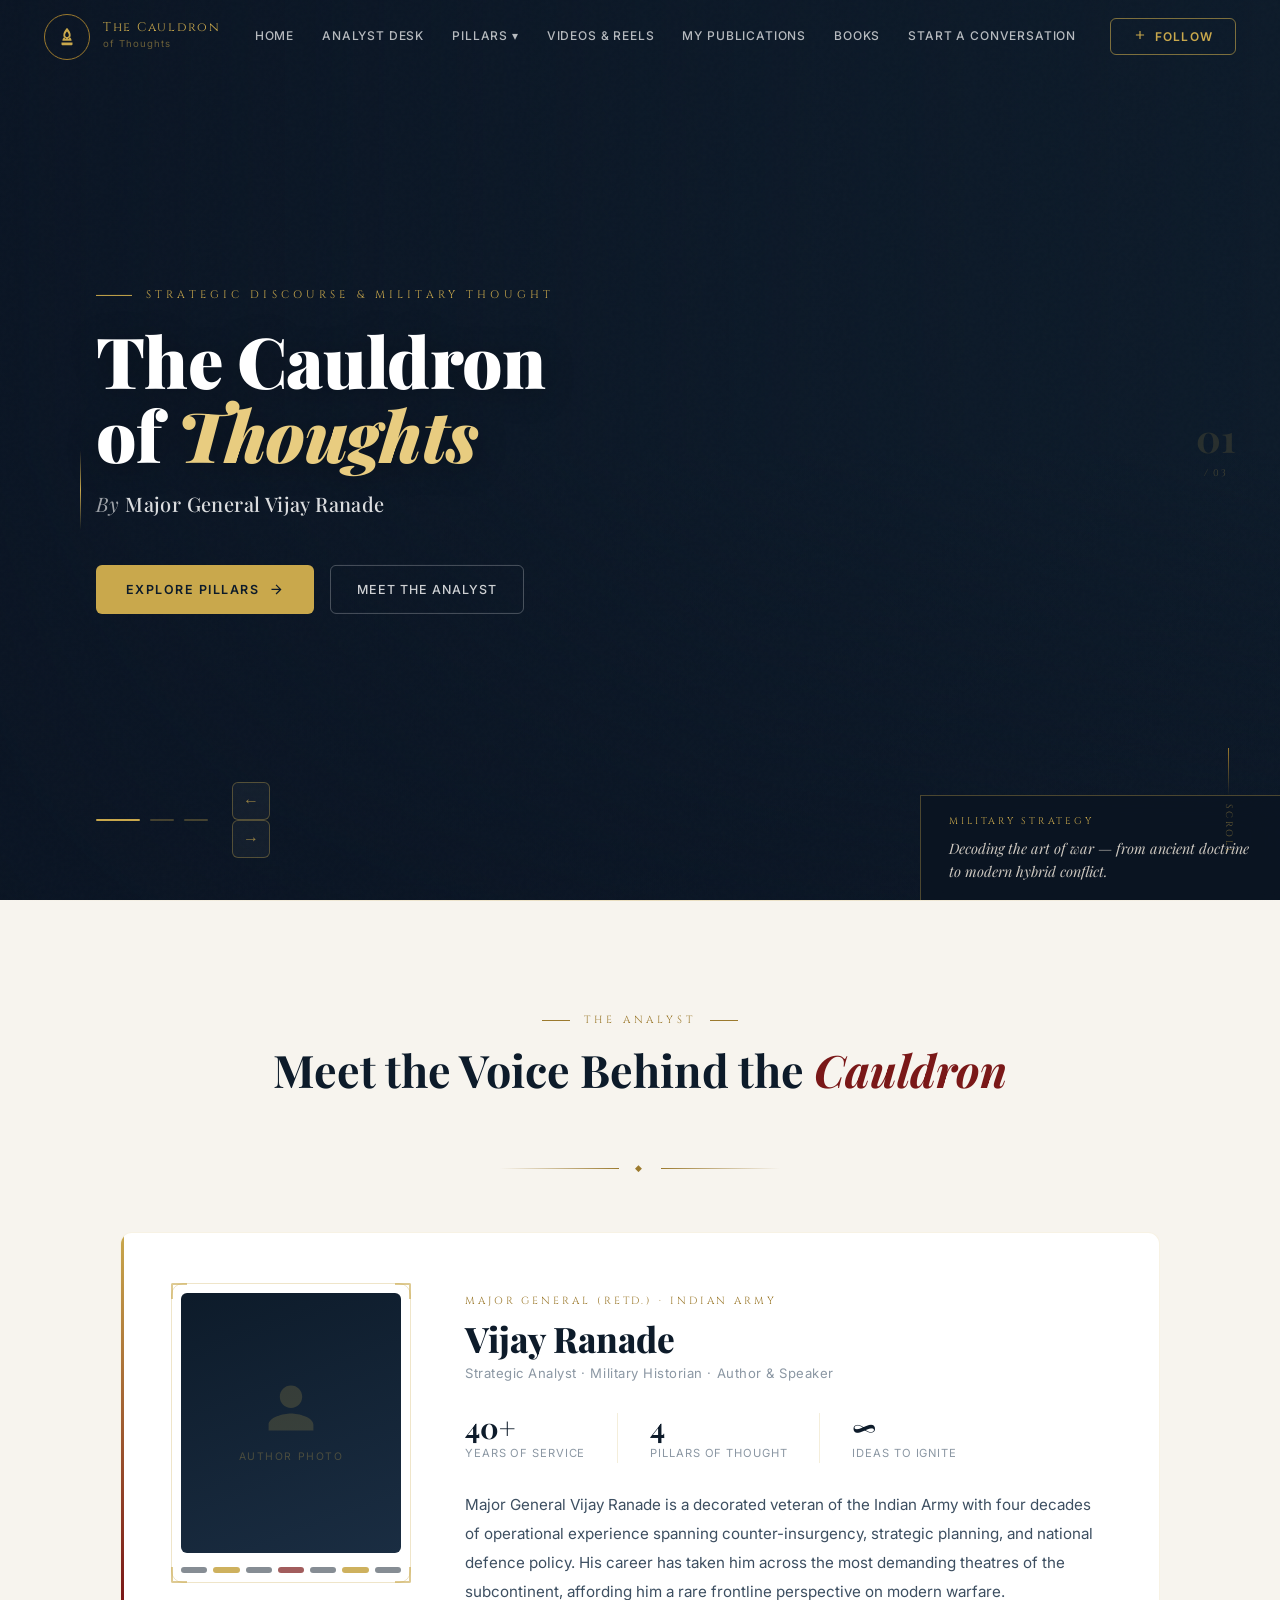
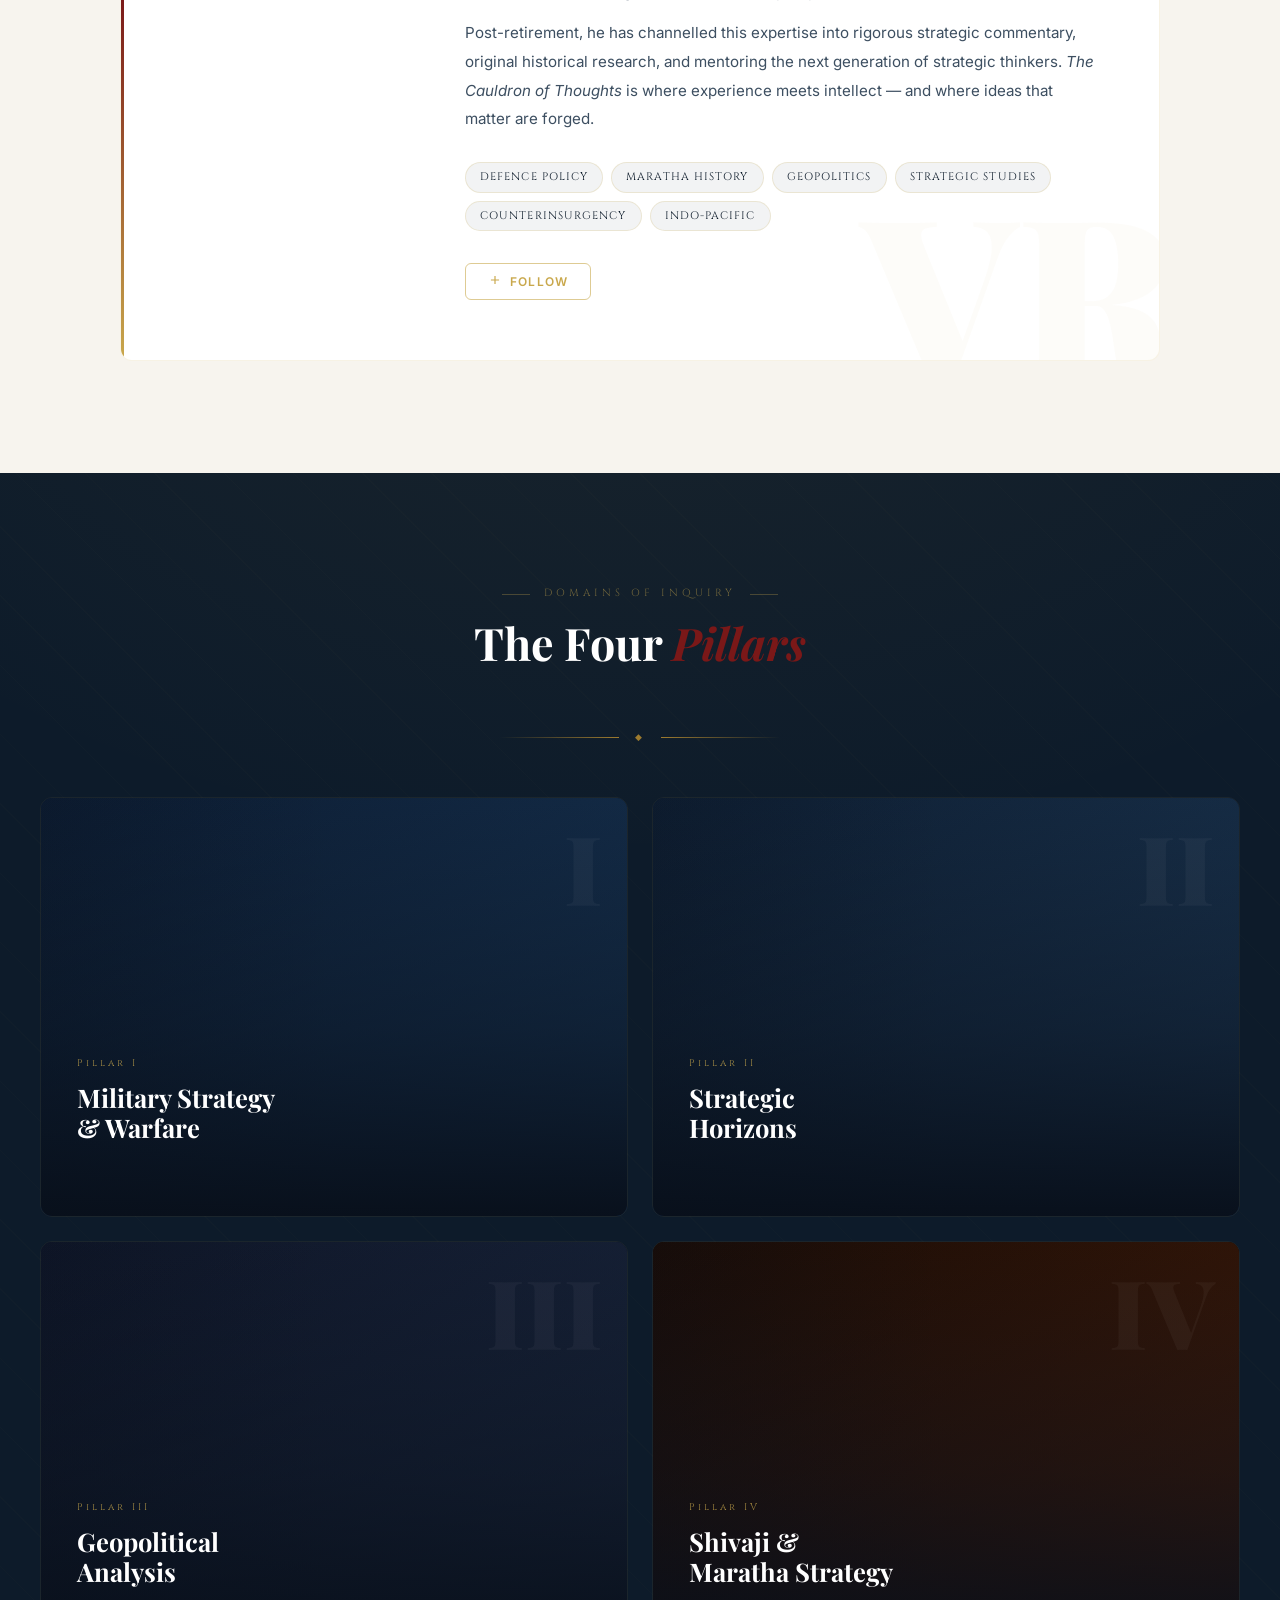
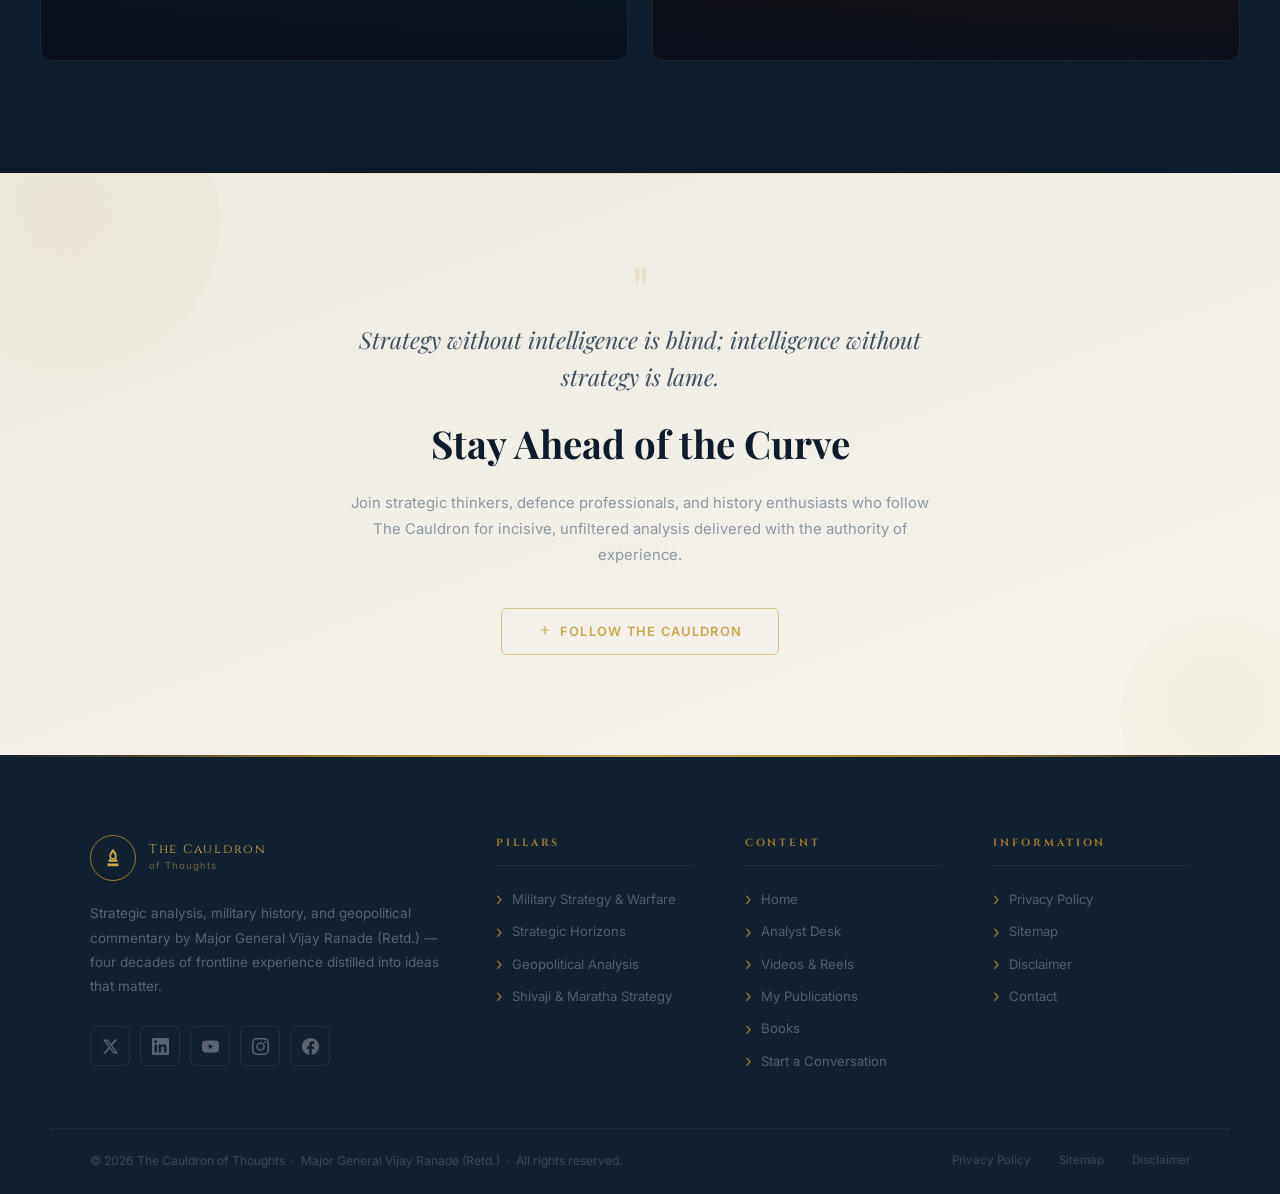
==== cauldron-of-thoughts/index.html @ 0ec3cf58 "Add files via upload" ====
<!DOCTYPE html>
<html lang="en">
<head>
  <meta charset="UTF-8" />
  <meta name="viewport" content="width=device-width, initial-scale=1.0" />
  <meta name="description" content="The Cauldron of Thoughts — Strategic insights on military strategy, geopolitics and Maratha history by Major General Vijay Ranade." />
  <meta property="og:title" content="The Cauldron of Thoughts | Maj Gen Vijay Ranade" />
  <meta property="og:description" content="Military strategy, geopolitics and Maratha history — distilled from four decades of frontline experience." />
  <title>The Cauldron of Thoughts | Maj Gen Vijay Ranade</title>
  <link rel="icon" type="image/svg+xml" href="assets/icons/favicon.svg" />
  <link rel="stylesheet" href="assets/css/style.css" />
  <link rel="preconnect" href="https://fonts.googleapis.com" />
  <link rel="preconnect" href="https://fonts.gstatic.com" crossorigin />
</head>
<body>

<!-- PAGE LOADER -->
<div class="page-loader" role="status" aria-label="Loading">
  <div class="loader__emblem" aria-hidden="true"></div>
  <p class="loader__text">The Cauldron of Thoughts</p>
</div>

<!-- CURSOR GLOW -->
<div class="cursor-glow" aria-hidden="true"></div>


<!-- ====================================================
     NAVBAR
===================================================== -->
<header>
  <nav class="navbar" role="navigation" aria-label="Main navigation">

    <a href="index.html" class="navbar__logo" aria-label="Home — The Cauldron of Thoughts">
      <div class="navbar__logo-icon">
        <svg viewBox="0 0 24 24" aria-hidden="true">
          <path d="M12 2C9.5 5 8 7.5 8 10c0 2.21 1.79 4 4 4s4-1.79 4-4c0-2.5-1.5-5-4-8zm0 10c-1.1 0-2-.9-2-2 0-1.2.6-2.5 2-4 1.4 1.5 2 2.8 2 4 0 1.1-.9 2-2 2zm-6 6h12v2a1 1 0 01-1 1H7a1 1 0 01-1-1v-2zm1-2c0-1.49.69-2.82 1.77-3.7.6.46 1.37.81 2.23 1.03V14h2v-.67a5.4 5.4 0 002.23-1.03C16.31 13.18 17 14.51 17 16H7z"/>
        </svg>
      </div>
      <div class="navbar__logo-text">
        <div class="navbar__logo-name">The Cauldron</div>
        <div class="navbar__logo-tagline">of Thoughts</div>
      </div>
    </a>

    <ul class="navbar__nav">
      <li><a href="#home">Home</a></li>
      <li><a href="#author">Analyst Desk</a></li>

      <li class="has-dropdown">
        <span class="nav-link" tabindex="0" aria-haspopup="true">Pillars ▾</span>
        <ul class="dropdown" role="menu">
          <li role="menuitem">
            <a href="pages/military-strategy.html">
              <span class="dropdown-icon">⚔</span>
              Military Strategy &amp; Warfare
            </a>
          </li>
          <li role="menuitem">
            <a href="pages/strategic-horizons.html">
              <span class="dropdown-icon">🌐</span>
              Strategic Horizons
            </a>
          </li>
          <li role="menuitem">
            <a href="pages/geopolitical-analysis.html">
              <span class="dropdown-icon">🗺</span>
              Geopolitical Analysis
            </a>
          </li>
          <li role="menuitem">
            <a href="pages/shivaji-maratha-strategy.html">
              <span class="dropdown-icon">🏯</span>
              Shivaji &amp; Maratha Strategy
            </a>
          </li>
        </ul>
      </li>

      <li><a href="pages/videos-reels.html">Videos &amp; Reels</a></li>
      <li><a href="pages/my-publications.html">My Publications</a></li>
      <li><a href="pages/books.html">Books</a></li>
      <li><a href="#contact">Start a Conversation</a></li>
    </ul>

    <button class="btn-follow" aria-label="Follow this blog">
      <span class="follow-icon">
        <svg viewBox="0 0 24 24" aria-hidden="true"><path d="M19 13h-6v6h-2v-6H5v-2h6V5h2v6h6v2z"/></svg>
      </span>
      <span class="follow-label">Follow</span>
    </button>

    <button class="navbar__hamburger" aria-label="Open menu" aria-expanded="false">
      <span></span><span></span><span></span>
    </button>
  </nav>
</header>

<!-- Mobile Nav -->
<nav class="mobile-nav" aria-label="Mobile navigation">
  <button class="mobile-nav__close" aria-label="Close menu">&times;</button>
  <a href="#home">Home</a>
  <a href="#author">Analyst Desk</a>
  <span class="nav-mob">Pillars</span>
  <a href="pages/military-strategy.html"     class="mobile-nav__sub">Military Strategy &amp; Warfare</a>
  <a href="pages/strategic-horizons.html"    class="mobile-nav__sub">Strategic Horizons</a>
  <a href="pages/geopolitical-analysis.html" class="mobile-nav__sub">Geopolitical Analysis</a>
  <a href="pages/shivaji-maratha-strategy.html" class="mobile-nav__sub">Shivaji &amp; Maratha Strategy</a>
  <a href="pages/videos-reels.html">Videos &amp; Reels</a>
  <a href="pages/my-publications.html">My Publications</a>
  <a href="pages/books.html">Books</a>
  <a href="#contact">Start a Conversation</a>
</nav>


<!-- ====================================================
     HERO SLIDER
===================================================== -->
<section class="hero" id="home" aria-label="Featured images">

  <div class="hero__slides" role="list">

    <!-- SLIDE 1 — add your image to assets/images/hero/hero-1.jpg -->
    <article class="hero__slide" role="listitem">
      <img src="assets/images/hero/hero-1.jpg" alt="Military strategy — maps and command decisions" loading="eager" />
      <div class="hero__overlay" aria-hidden="true"></div>
      <div class="hero__grain"  aria-hidden="true"></div>
    </article>

    <!-- SLIDE 2 -->
    <article class="hero__slide" role="listitem">
      <img src="assets/images/hero/hero-2.jpg" alt="Geopolitical horizons — the world seen through strategy" loading="lazy" />
      <div class="hero__overlay" aria-hidden="true"></div>
      <div class="hero__grain"  aria-hidden="true"></div>
    </article>

    <!-- SLIDE 3 -->
    <article class="hero__slide" role="listitem">
      <img src="assets/images/hero/hero-3.jpg" alt="Shivaji and the Maratha forts — legacy of strategic genius" loading="lazy" />
      <div class="hero__overlay" aria-hidden="true"></div>
      <div class="hero__grain"  aria-hidden="true"></div>
    </article>

  </div>

  <!-- Decorative vertical gold line -->
  <div class="hero__deco-line" aria-hidden="true"></div>

  <!-- Title -->
  <div class="hero__title-block">
    <p class="hero__eyebrow">
      <span class="hero__eyebrow-line" aria-hidden="true"></span>
      Strategic Discourse &amp; Military Thought
    </p>
    <h1 class="hero__title">The Cauldron<br>of <em>Thoughts</em></h1>
    <p class="hero__subtitle">By <strong>Major General Vijay Ranade</strong></p>
    <div class="hero__cta">
      <a href="#pillars" class="btn-hero-primary">
        Explore Pillars
        <svg viewBox="0 0 24 24" aria-hidden="true"><path d="M12 4l-1.41 1.41L16.17 11H4v2h12.17l-5.58 5.59L12 20l8-8z"/></svg>
      </a>
      <a href="#author" class="btn-hero-ghost">Meet the Analyst</a>
    </div>
  </div>

  <!-- Slide counter -->
  <div class="hero__counter" aria-hidden="true">
    <div class="hero__counter-current">01</div>
    <div class="hero__counter-total">/ 03</div>
  </div>

  <!-- Slide labels (JS toggles display) -->
  <div class="hero__label" id="label-0" aria-live="polite">
    <p class="hero__label-cat">Military Strategy</p>
    <p class="hero__label-text">Decoding the art of war — from ancient doctrine to modern hybrid conflict.</p>
  </div>
  <div class="hero__label" id="label-1" style="display:none;" aria-live="polite">
    <p class="hero__label-cat">Strategic Horizons</p>
    <p class="hero__label-text">Scanning tomorrow's geopolitical landscape through the lens of seasoned analysis.</p>
  </div>
  <div class="hero__label" id="label-2" style="display:none;" aria-live="polite">
    <p class="hero__label-cat">Shivaji &amp; Maratha Strategy</p>
    <p class="hero__label-text">Unearthing the timeless strategic genius that shaped a subcontinent.</p>
  </div>

  <!-- Controls -->
  <div class="hero__controls" aria-label="Slider controls">
    <div class="hero__dots" role="tablist">
      <button class="hero__dot active" role="tab" aria-selected="true"  aria-label="Slide 1"></button>
      <button class="hero__dot"        role="tab" aria-selected="false" aria-label="Slide 2"></button>
      <button class="hero__dot"        role="tab" aria-selected="false" aria-label="Slide 3"></button>
    </div>
    <div class="hero__arrows">
      <button class="hero__arrow hero__arrow--prev" aria-label="Previous slide">&#8592;</button>
      <button class="hero__arrow hero__arrow--next" aria-label="Next slide">&#8594;</button>
    </div>
  </div>

  <!-- Scroll cue -->
  <div class="hero__scroll-cue" aria-hidden="true">
    <div class="hero__scroll-line"></div>
    <span>Scroll</span>
  </div>

</section>


<!-- ====================================================
     AUTHOR / ANALYST DESK
===================================================== -->
<section class="author-section" id="author" aria-labelledby="author-heading">
  <div class="container" style="max-width:1080px;margin:0 auto;">

    <div class="section-header reveal">
      <p class="section-eyebrow">The Analyst</p>
      <h2 class="section-title" id="author-heading">Meet the Voice Behind the <em>Cauldron</em></h2>
    </div>

    <div class="gold-rule reveal"><span>&#9670;</span></div>

    <div class="author-card reveal">
      <!-- Photo -->
      <div class="author-card__image-wrap">
        <div class="author-card__image-frame" aria-hidden="true"></div>
        <div class="author-card__corner author-card__corner--tl" aria-hidden="true"></div>
        <div class="author-card__corner author-card__corner--tr" aria-hidden="true"></div>
        <div class="author-card__corner author-card__corner--bl" aria-hidden="true"></div>
        <div class="author-card__corner author-card__corner--br" aria-hidden="true"></div>

        <!-- Replace src with your author photo: assets/images/author/author.jpg -->
        <img
          src="assets/images/author/author.jpg"
          alt="Major General Vijay Ranade (Retd.), Indian Army"
          class="author-card__image"
          onerror="this.style.display='none';document.getElementById('author-placeholder').style.display='flex';"
        />
        <div class="author-card__placeholder" id="author-placeholder" style="display:none;">
          <svg viewBox="0 0 24 24"><path d="M12 12c2.7 0 4.8-2.1 4.8-4.8S14.7 2.4 12 2.4 7.2 4.5 7.2 7.2 9.3 12 12 12zm0 2.4c-3.2 0-9.6 1.6-9.6 4.8v2.4h19.2v-2.4c0-3.2-6.4-4.8-9.6-4.8z"/></svg>
          <span>Author Photo</span>
        </div>

        <!-- Rank ribbon decoration -->
        <div class="author-card__ribbons" aria-hidden="true">
          <div class="ribbon ribbon--navy"></div>
          <div class="ribbon ribbon--gold"></div>
          <div class="ribbon ribbon--navy"></div>
          <div class="ribbon ribbon--crimson"></div>
          <div class="ribbon ribbon--navy"></div>
          <div class="ribbon ribbon--gold"></div>
          <div class="ribbon ribbon--navy"></div>
        </div>
      </div>

      <!-- Content -->
      <div class="author-card__content">
        <p class="author-card__rank">Major General (Retd.) · Indian Army</p>
        <h3 class="author-card__name">Vijay Ranade</h3>
        <p class="author-card__role">Strategic Analyst · Military Historian · Author &amp; Speaker</p>

        <!-- Stats -->
        <div class="author-card__stats">
          <div class="stat">
            <div class="stat__number">40+</div>
            <div class="stat__label">Years of Service</div>
          </div>
          <div class="stat-divider"></div>
          <div class="stat">
            <div class="stat__number">4</div>
            <div class="stat__label">Pillars of Thought</div>
          </div>
          <div class="stat-divider"></div>
          <div class="stat">
            <div class="stat__number">∞</div>
            <div class="stat__label">Ideas to Ignite</div>
          </div>
        </div>

        <div class="author-card__bio">
          <p>
            Major General Vijay Ranade is a decorated veteran of the Indian Army with four decades
            of operational experience spanning counter-insurgency, strategic planning, and national
            defence policy. His career has taken him across the most demanding theatres of the
            subcontinent, affording him a rare frontline perspective on modern warfare.
          </p>
          <p>
            Post-retirement, he has channelled this expertise into rigorous strategic commentary,
            original historical research, and mentoring the next generation of strategic thinkers.
            <em>The Cauldron of Thoughts</em> is where experience meets intellect — and where
            ideas that matter are forged.
          </p>
        </div>

        <div class="author-card__tags">
          <span class="tag">Defence Policy</span>
          <span class="tag">Maratha History</span>
          <span class="tag">Geopolitics</span>
          <span class="tag">Strategic Studies</span>
          <span class="tag">Counterinsurgency</span>
          <span class="tag">Indo-Pacific</span>
        </div>

        <button class="btn-follow" aria-label="Follow Major General Vijay Ranade">
          <span class="follow-icon">
            <svg viewBox="0 0 24 24" aria-hidden="true"><path d="M19 13h-6v6h-2v-6H5v-2h6V5h2v6h6v2z"/></svg>
          </span>
          <span class="follow-label">Follow</span>
        </button>
      </div>
    </div>

  </div>
</section>


<!-- ====================================================
     PILLARS
===================================================== -->
<section class="pillars-section" id="pillars" aria-labelledby="pillars-heading">

  <div class="section-header reveal" style="margin-bottom:60px;position:relative;z-index:1;">
    <p class="section-eyebrow">Domains of Inquiry</p>
    <h2 class="section-title" id="pillars-heading">The Four <em>Pillars</em></h2>
  </div>

  <div class="gold-rule reveal" style="margin-bottom:52px;"><span>&#9670;</span></div>

  <div class="pillars-grid">

    <!-- Pillar I -->
    <article class="pillar-card pillar-card--military" aria-label="Military Strategy and Warfare">
      <div class="pillar-card__accent" aria-hidden="true"></div>
      <div class="pillar-card__bg"    role="img" aria-label="Military strategy background"></div>
      <div class="pillar-card__overlay" aria-hidden="true"></div>
      <div class="pillar-card__bg-number" aria-hidden="true">I</div>
      <div class="pillar-card__content">
        <p class="pillar-card__number">Pillar I</p>
        <h3 class="pillar-card__title">Military Strategy<br>&amp; Warfare</h3>
        <p class="pillar-card__desc">From Sun Tzu to modern hybrid warfare — deep dives into doctrines, decisions and dilemmas that define armed conflict across history and today.</p>
        <a href="pages/military-strategy.html" class="pillar-card__link" aria-label="Explore Military Strategy and Warfare">
          Explore
          <svg viewBox="0 0 24 24" aria-hidden="true"><path d="M12 4l-1.41 1.41L16.17 11H4v2h12.17l-5.58 5.59L12 20l8-8z"/></svg>
        </a>
      </div>
    </article>

    <!-- Pillar II -->
    <article class="pillar-card pillar-card--horizons" aria-label="Strategic Horizons">
      <div class="pillar-card__accent" aria-hidden="true"></div>
      <div class="pillar-card__bg"    role="img" aria-label="Strategic horizons background"></div>
      <div class="pillar-card__overlay" aria-hidden="true"></div>
      <div class="pillar-card__bg-number" aria-hidden="true">II</div>
      <div class="pillar-card__content">
        <p class="pillar-card__number">Pillar II</p>
        <h3 class="pillar-card__title">Strategic<br>Horizons</h3>
        <p class="pillar-card__desc">Long-range foresight on emerging threats, power transitions, and the shifting tectonic plates of global order — with an eye trained by experience.</p>
        <a href="pages/strategic-horizons.html" class="pillar-card__link" aria-label="Explore Strategic Horizons">
          Explore
          <svg viewBox="0 0 24 24" aria-hidden="true"><path d="M12 4l-1.41 1.41L16.17 11H4v2h12.17l-5.58 5.59L12 20l8-8z"/></svg>
        </a>
      </div>
    </article>

    <!-- Pillar III -->
    <article class="pillar-card pillar-card--geopolitics" aria-label="Geopolitical Analysis">
      <div class="pillar-card__accent" aria-hidden="true"></div>
      <div class="pillar-card__bg"    role="img" aria-label="Geopolitical analysis background"></div>
      <div class="pillar-card__overlay" aria-hidden="true"></div>
      <div class="pillar-card__bg-number" aria-hidden="true">III</div>
      <div class="pillar-card__content">
        <p class="pillar-card__number">Pillar III</p>
        <h3 class="pillar-card__title">Geopolitical<br>Analysis</h3>
        <p class="pillar-card__desc">Unpacking the interplay of nations, alliances, and competing interests — with a sharp focus on South Asia, the Indo-Pacific, and global security.</p>
        <a href="pages/geopolitical-analysis.html" class="pillar-card__link" aria-label="Explore Geopolitical Analysis">
          Explore
          <svg viewBox="0 0 24 24" aria-hidden="true"><path d="M12 4l-1.41 1.41L16.17 11H4v2h12.17l-5.58 5.59L12 20l8-8z"/></svg>
        </a>
      </div>
    </article>

    <!-- Pillar IV -->
    <article class="pillar-card pillar-card--shivaji" aria-label="Shivaji and Maratha Strategy">
      <div class="pillar-card__accent" aria-hidden="true"></div>
      <div class="pillar-card__bg"    role="img" aria-label="Shivaji and Maratha background"></div>
      <div class="pillar-card__overlay" aria-hidden="true"></div>
      <div class="pillar-card__bg-number" aria-hidden="true">IV</div>
      <div class="pillar-card__content">
        <p class="pillar-card__number">Pillar IV</p>
        <h3 class="pillar-card__title">Shivaji &amp;<br>Maratha Strategy</h3>
        <p class="pillar-card__desc">Rediscovering the military genius of Chhatrapati Shivaji — asymmetric warfare, fort strategy, naval power, and statecraft that shaped a subcontinent.</p>
        <a href="pages/shivaji-maratha-strategy.html" class="pillar-card__link" aria-label="Explore Shivaji and Maratha Strategy">
          Explore
          <svg viewBox="0 0 24 24" aria-hidden="true"><path d="M12 4l-1.41 1.41L16.17 11H4v2h12.17l-5.58 5.59L12 20l8-8z"/></svg>
        </a>
      </div>
    </article>

  </div>
</section>


<!-- ====================================================
     FOLLOW CTA
===================================================== -->
<section class="follow-section" id="follow" aria-labelledby="follow-heading">
  <div class="follow-orb follow-orb--1" aria-hidden="true"></div>
  <div class="follow-orb follow-orb--2" aria-hidden="true"></div>

  <div class="follow-section__container reveal">
    <span class="follow-section__quote-mark" aria-hidden="true">"</span>
    <p class="follow-section__quote">
      Strategy without intelligence is blind; intelligence without strategy is lame.
    </p>
    <h2 class="follow-section__title" id="follow-heading">Stay Ahead of the Curve</h2>
    <p class="follow-section__sub">
      Join strategic thinkers, defence professionals, and history enthusiasts who follow
      The Cauldron for incisive, unfiltered analysis delivered with the authority of experience.
    </p>
    <button class="btn-follow" aria-label="Follow The Cauldron of Thoughts">
      <span class="follow-icon">
        <svg viewBox="0 0 24 24" aria-hidden="true"><path d="M19 13h-6v6h-2v-6H5v-2h6V5h2v6h6v2z"/></svg>
      </span>
      <span class="follow-label">Follow The Cauldron</span>
    </button>
  </div>
</section>


<!-- ====================================================
     FOOTER
===================================================== -->
<footer id="contact" role="contentinfo">

  <div class="footer__main">

    <!-- Brand -->
    <div class="footer__brand">
      <a href="index.html" class="navbar__logo" aria-label="Home">
        <div class="navbar__logo-icon">
          <svg viewBox="0 0 24 24" aria-hidden="true">
            <path d="M12 2C9.5 5 8 7.5 8 10c0 2.21 1.79 4 4 4s4-1.79 4-4c0-2.5-1.5-5-4-8zm0 10c-1.1 0-2-.9-2-2 0-1.2.6-2.5 2-4 1.4 1.5 2 2.8 2 4 0 1.1-.9 2-2 2zm-6 6h12v2a1 1 0 01-1 1H7a1 1 0 01-1-1v-2zm1-2c0-1.49.69-2.82 1.77-3.7.6.46 1.37.81 2.23 1.03V14h2v-.67a5.4 5.4 0 002.23-1.03C16.31 13.18 17 14.51 17 16H7z"/>
          </svg>
        </div>
        <div class="navbar__logo-text">
          <div class="navbar__logo-name">The Cauldron</div>
          <div class="navbar__logo-tagline">of Thoughts</div>
        </div>
      </a>

      <p class="footer__brand-bio">
        Strategic analysis, military history, and geopolitical commentary by Major General
        Vijay Ranade (Retd.) — four decades of frontline experience distilled into ideas that matter.
      </p>

      <!-- Social Media -->
      <div class="social-links" aria-label="Social media">

        <!-- X / Twitter -->
        <a href="https://twitter.com/" target="_blank" rel="noopener noreferrer" class="social-link" aria-label="X (Twitter)">
          <svg viewBox="0 0 24 24"><path d="M18.244 2.25h3.308l-7.227 8.26 8.502 11.24H16.17l-5.214-6.817L4.99 21.75H1.68l7.73-8.835L1.254 2.25H8.08l4.713 6.231zm-1.161 17.52h1.833L7.084 4.126H5.117z"/></svg>
        </a>

        <!-- LinkedIn -->
        <a href="https://linkedin.com/" target="_blank" rel="noopener noreferrer" class="social-link" aria-label="LinkedIn">
          <svg viewBox="0 0 24 24"><path d="M20.447 20.452h-3.554v-5.569c0-1.328-.027-3.037-1.852-3.037-1.853 0-2.136 1.445-2.136 2.939v5.667H9.351V9h3.414v1.561h.046c.477-.9 1.637-1.85 3.37-1.85 3.601 0 4.267 2.37 4.267 5.455v6.286zM5.337 7.433a2.062 2.062 0 01-2.063-2.065 2.064 2.064 0 112.063 2.065zm1.782 13.019H3.555V9h3.564v11.452zM22.225 0H1.771C.792 0 0 .774 0 1.729v20.542C0 23.227.792 24 1.771 24h20.451C23.2 24 24 23.227 24 22.271V1.729C24 .774 23.2 0 22.222 0h.003z"/></svg>
        </a>

        <!-- YouTube -->
        <a href="https://youtube.com/" target="_blank" rel="noopener noreferrer" class="social-link" aria-label="YouTube">
          <svg viewBox="0 0 24 24"><path d="M23.498 6.186a3.016 3.016 0 00-2.122-2.136C19.505 3.545 12 3.545 12 3.545s-7.505 0-9.377.505A3.017 3.017 0 00.502 6.186C0 8.07 0 12 0 12s0 3.93.502 5.814a3.016 3.016 0 002.122 2.136c1.871.505 9.376.505 9.376.505s7.505 0 9.377-.505a3.015 3.015 0 002.122-2.136C24 15.93 24 12 24 12s0-3.93-.502-5.814zM9.545 15.568V8.432L15.818 12l-6.273 3.568z"/></svg>
        </a>

        <!-- Instagram -->
        <a href="https://instagram.com/" target="_blank" rel="noopener noreferrer" class="social-link" aria-label="Instagram">
          <svg viewBox="0 0 24 24"><path d="M12 2.163c3.204 0 3.584.012 4.85.07 3.252.148 4.771 1.691 4.919 4.919.058 1.265.069 1.645.069 4.849 0 3.205-.012 3.584-.069 4.849-.149 3.225-1.664 4.771-4.919 4.919-1.266.058-1.644.07-4.85.07-3.204 0-3.584-.012-4.849-.07-3.26-.149-4.771-1.699-4.919-4.92-.058-1.265-.07-1.644-.07-4.849 0-3.204.013-3.583.07-4.849.149-3.227 1.664-4.771 4.919-4.919 1.266-.057 1.645-.069 4.849-.069zM12 0C8.741 0 8.333.014 7.053.072 2.695.272.273 2.69.073 7.052.014 8.333 0 8.741 0 12c0 3.259.014 3.668.072 4.948.2 4.358 2.618 6.78 6.98 6.98C8.333 23.986 8.741 24 12 24c3.259 0 3.668-.014 4.948-.072 4.354-.2 6.782-2.618 6.979-6.98.059-1.28.073-1.689.073-4.948 0-3.259-.014-3.667-.072-4.947-.196-4.354-2.617-6.78-6.979-6.98C15.668.014 15.259 0 12 0zm0 5.838a6.162 6.162 0 100 12.324 6.162 6.162 0 000-12.324zM12 16a4 4 0 110-8 4 4 0 010 8zm6.406-11.845a1.44 1.44 0 100 2.881 1.44 1.44 0 000-2.881z"/></svg>
        </a>

        <!-- Facebook -->
        <a href="https://facebook.com/" target="_blank" rel="noopener noreferrer" class="social-link" aria-label="Facebook">
          <svg viewBox="0 0 24 24"><path d="M24 12.073c0-6.627-5.373-12-12-12s-12 5.373-12 12c0 5.99 4.388 10.954 10.125 11.854v-8.385H7.078v-3.47h3.047V9.43c0-3.007 1.792-4.669 4.533-4.669 1.312 0 2.686.235 2.686.235v2.953H15.83c-1.491 0-1.956.925-1.956 1.874v2.25h3.328l-.532 3.47h-2.796v8.385C19.612 23.027 24 18.062 24 12.073z"/></svg>
        </a>

      </div>
    </div>

    <!-- Pillars -->
    <div class="footer__col">
      <h3 class="footer__col-title">Pillars</h3>
      <ul class="footer__links">
        <li><a href="pages/military-strategy.html">Military Strategy &amp; Warfare</a></li>
        <li><a href="pages/strategic-horizons.html">Strategic Horizons</a></li>
        <li><a href="pages/geopolitical-analysis.html">Geopolitical Analysis</a></li>
        <li><a href="pages/shivaji-maratha-strategy.html">Shivaji &amp; Maratha Strategy</a></li>
      </ul>
    </div>

    <!-- Content -->
    <div class="footer__col">
      <h3 class="footer__col-title">Content</h3>
      <ul class="footer__links">
        <li><a href="#home">Home</a></li>
        <li><a href="#author">Analyst Desk</a></li>
        <li><a href="pages/videos-reels.html">Videos &amp; Reels</a></li>
        <li><a href="pages/my-publications.html">My Publications</a></li>
        <li><a href="pages/books.html">Books</a></li>
        <li><a href="#contact">Start a Conversation</a></li>
      </ul>
    </div>

    <!-- Legal -->
    <div class="footer__col">
      <h3 class="footer__col-title">Information</h3>
      <ul class="footer__links">
        <li><a href="pages/privacy-policy.html">Privacy Policy</a></li>
        <li><a href="pages/sitemap.html">Sitemap</a></li>
        <li><a href="pages/disclaimer.html">Disclaimer</a></li>
        <li><a href="#contact">Contact</a></li>
      </ul>
    </div>

  </div>

  <div class="footer__bottom">
    <p class="footer__copy">
      &copy; <span id="year"></span> The Cauldron of Thoughts &nbsp;·&nbsp; Major General Vijay Ranade (Retd.) &nbsp;·&nbsp; All rights reserved.
    </p>
    <nav class="footer__legal" aria-label="Legal">
      <a href="pages/privacy-policy.html">Privacy Policy</a>
      <a href="pages/sitemap.html">Sitemap</a>
      <a href="pages/disclaimer.html">Disclaimer</a>
    </nav>
  </div>

</footer>

<script src="assets/js/main.js"></script>
</body>
</html>
---- cauldron-of-thoughts/assets/css/style.css ----
/* =========================================================
   THE CAULDRON OF THOUGHTS — Premium Stylesheet v2
   ========================================================= */

@import url('https://fonts.googleapis.com/css2?family=Playfair+Display:ital,wght@0,400;0,600;0,700;0,900;1,400;1,700&family=Inter:wght@300;400;500;600&family=Cinzel:wght@400;600&display=swap');

/* ── CSS Variables ── */
:root {
  --navy:        #0D1B2A;
  --navy-mid:    #132030;
  --navy-soft:   #1a2d42;
  --gold:        #C9A84C;
  --gold-light:  #E8CC80;
  --gold-dim:    #9C7A2E;
  --gold-pale:   rgba(201,168,76,0.12);
  --cream:       #F7F4EE;
  --cream-dark:  #EDEAE1;
  --white:       #FFFFFF;
  --slate:       #3D4F61;
  --slate-light: #6B7A8D;
  --crimson:     #7A1818;
  --text-muted:  #8B97A3;
  --transition:  0.38s cubic-bezier(0.4,0,0.2,1);
  --ease-spring: cubic-bezier(0.34,1.56,0.64,1);
  --radius:      6px;
  --radius-lg:   12px;
}

/* ── Reset & Base ── */
*, *::before, *::after { box-sizing: border-box; margin: 0; padding: 0; }
html { scroll-behavior: smooth; }
body {
  font-family: 'Inter', sans-serif;
  background: var(--cream);
  color: var(--slate);
  line-height: 1.7;
  overflow-x: hidden;
  -webkit-font-smoothing: antialiased;
}
img { max-width: 100%; display: block; }
a  { text-decoration: none; color: inherit; }

/* ── Scrollbar ── */
::-webkit-scrollbar { width: 6px; }
::-webkit-scrollbar-track { background: var(--cream-dark); }
::-webkit-scrollbar-thumb { background: var(--gold-dim); border-radius: 99px; }

/* ── Selection ── */
::selection { background: rgba(201,168,76,0.28); color: var(--navy); }


/* =========================================================
   CURSOR GLOW EFFECT
   ========================================================= */
.cursor-glow {
  position: fixed;
  width: 380px; height: 380px;
  background: radial-gradient(circle, rgba(201,168,76,0.06) 0%, transparent 70%);
  border-radius: 50%;
  pointer-events: none;
  z-index: 0;
  transform: translate(-50%,-50%);
  transition: left 0.08s linear, top 0.08s linear;
  will-change: left, top;
}


/* =========================================================
   PAGE LOADER
   ========================================================= */
.page-loader {
  position: fixed;
  inset: 0;
  background: var(--navy);
  z-index: 9999;
  display: flex;
  align-items: center;
  justify-content: center;
  flex-direction: column;
  gap: 24px;
  transition: opacity 0.7s ease, visibility 0.7s ease;
}
.page-loader.done { opacity: 0; visibility: hidden; }

.loader__emblem {
  width: 64px; height: 64px;
  border: 2px solid rgba(201,168,76,0.3);
  border-top-color: var(--gold);
  border-radius: 50%;
  animation: spin 1s linear infinite;
}
.loader__text {
  font-family: 'Cinzel', serif;
  font-size: 0.7rem;
  letter-spacing: 0.35em;
  color: var(--gold-dim);
  text-transform: uppercase;
  animation: pulse 1.5s ease infinite;
}

@keyframes spin { to { transform: rotate(360deg); } }
@keyframes pulse { 0%,100% { opacity: 0.5; } 50% { opacity: 1; } }


/* =========================================================
   NAVBAR
   ========================================================= */
.navbar {
  position: fixed;
  top: 0; left: 0; right: 0;
  z-index: 1000;
  height: 74px;
  display: flex;
  align-items: center;
  justify-content: space-between;
  padding: 0 44px;
  background: rgba(13,27,42,0.0);
  border-bottom: 1px solid transparent;
  transition: background 0.5s ease, border-color 0.5s ease, height 0.4s ease, backdrop-filter 0.5s ease;
}
.navbar.scrolled {
  height: 62px;
  background: rgba(13,27,42,0.92);
  border-bottom-color: rgba(201,168,76,0.2);
  backdrop-filter: blur(20px) saturate(180%);
  -webkit-backdrop-filter: blur(20px) saturate(180%);
}

/* Logo */
.navbar__logo {
  display: flex;
  align-items: center;
  gap: 13px;
  flex-shrink: 0;
  opacity: 0;
  animation: fadeInLeft 0.8s 0.2s forwards;
}
.navbar__logo-icon {
  width: 46px; height: 46px;
  border: 1.5px solid var(--gold-dim);
  border-radius: 50%;
  display: flex; align-items: center; justify-content: center;
  position: relative;
  overflow: hidden;
  transition: border-color var(--transition), transform var(--transition);
}
.navbar__logo-icon::before {
  content: '';
  position: absolute;
  inset: 0;
  background: radial-gradient(circle at 50% 120%, rgba(201,168,76,0.15), transparent 60%);
  opacity: 0;
  transition: opacity var(--transition);
}
.navbar__logo:hover .navbar__logo-icon { border-color: var(--gold); transform: rotate(8deg) scale(1.05); }
.navbar__logo:hover .navbar__logo-icon::before { opacity: 1; }
.navbar__logo-icon svg { width: 22px; height: 22px; fill: var(--gold); }

.navbar__logo-name {
  font-family: 'Cinzel', serif;
  font-size: 0.78rem;
  letter-spacing: 0.14em;
  color: var(--gold);
  line-height: 1.3;
}
.navbar__logo-tagline {
  font-size: 0.6rem;
  color: rgba(201,168,76,0.5);
  letter-spacing: 0.1em;
}

/* Nav Links */
.navbar__nav {
  display: flex;
  align-items: center;
  gap: 2px;
  list-style: none;
  opacity: 0;
  animation: fadeInDown 0.8s 0.4s forwards;
}
.navbar__nav li { position: relative; }

.navbar__nav > li > a,
.navbar__nav > li > .nav-link {
  display: block;
  padding: 8px 13px;
  font-size: 0.75rem;
  font-weight: 500;
  letter-spacing: 0.07em;
  color: rgba(255,255,255,0.7);
  text-transform: uppercase;
  cursor: pointer;
  background: none; border: none;
  font-family: 'Inter', sans-serif;
  white-space: nowrap;
  position: relative;
  transition: color var(--transition);
}
.navbar__nav > li > a::after,
.navbar__nav > li > .nav-link::after {
  content: '';
  position: absolute;
  bottom: 2px; left: 13px; right: 13px;
  height: 1px;
  background: var(--gold);
  transform: scaleX(0);
  transform-origin: left;
  transition: transform 0.3s var(--ease-spring);
}
.navbar__nav > li > a:hover,
.navbar__nav > li > .nav-link:hover { color: var(--gold-light); }
.navbar__nav > li > a:hover::after,
.navbar__nav > li > .nav-link:hover::after { transform: scaleX(1); }

/* Dropdown */
.dropdown {
  position: absolute;
  top: calc(100% + 10px);
  left: 50%;
  transform: translateX(-50%) translateY(-8px) scale(0.97);
  background: rgba(16,30,46,0.97);
  backdrop-filter: blur(24px);
  border: 1px solid rgba(201,168,76,0.2);
  border-top: 2px solid var(--gold);
  min-width: 264px;
  opacity: 0;
  pointer-events: none;
  transition: opacity 0.28s ease, transform 0.28s var(--ease-spring);
  border-radius: 0 0 var(--radius) var(--radius);
  box-shadow: 0 24px 48px rgba(0,0,0,0.4), 0 0 0 1px rgba(201,168,76,0.05);
  overflow: hidden;
}
.has-dropdown:hover .dropdown {
  opacity: 1; pointer-events: all;
  transform: translateX(-50%) translateY(0) scale(1);
}
.dropdown li { list-style: none; }
.dropdown a {
  display: flex; align-items: center; gap: 12px;
  padding: 13px 20px;
  font-size: 0.78rem;
  color: rgba(200,210,220,0.75);
  text-transform: none;
  letter-spacing: 0.02em;
  border-bottom: 1px solid rgba(201,168,76,0.07);
  transition: background var(--transition), color var(--transition), padding-left var(--transition);
  position: relative;
}
.dropdown a::before {
  content: '';
  position: absolute;
  left: 0; top: 0; bottom: 0;
  width: 2px;
  background: var(--gold);
  transform: scaleY(0);
  transition: transform 0.2s ease;
}
.dropdown a::after { display: none; }
.dropdown a:hover {
  background: rgba(201,168,76,0.07);
  color: var(--gold-light);
  padding-left: 26px;
}
.dropdown a:hover::before { transform: scaleY(1); }
.dropdown li:last-child a { border-bottom: none; }
.dropdown-icon {
  width: 28px; height: 28px;
  background: rgba(201,168,76,0.08);
  border-radius: 4px;
  display: flex; align-items: center; justify-content: center;
  flex-shrink: 0;
  font-size: 0.8rem;
  transition: background var(--transition);
}
.dropdown a:hover .dropdown-icon { background: rgba(201,168,76,0.18); }

/* Follow Button */
.btn-follow {
  display: inline-flex; align-items: center; gap: 8px;
  padding: 9px 22px;
  background: transparent;
  border: 1.5px solid rgba(201,168,76,0.6);
  color: var(--gold);
  font-family: 'Inter', sans-serif;
  font-size: 0.75rem; font-weight: 600;
  letter-spacing: 0.1em;
  text-transform: uppercase;
  cursor: pointer;
  transition: background var(--transition), color var(--transition),
              border-color var(--transition), transform var(--transition),
              box-shadow var(--transition);
  border-radius: var(--radius);
  flex-shrink: 0;
  position: relative;
  overflow: hidden;
}
.btn-follow::before {
  content: '';
  position: absolute;
  inset: 0;
  background: var(--gold);
  transform: translateX(-105%);
  transition: transform 0.35s cubic-bezier(0.4,0,0.2,1);
  z-index: 0;
}
.btn-follow > * { position: relative; z-index: 1; }
.btn-follow:hover { color: var(--navy); border-color: var(--gold); }
.btn-follow:hover::before { transform: translateX(0); }
.btn-follow:active { transform: scale(0.97); }
.btn-follow.active {
  background: var(--gold); color: var(--navy);
  border-color: var(--gold);
}
.btn-follow.active::before { transform: translateX(0); }
.btn-follow svg { width: 14px; height: 14px; fill: currentColor; }

/* Hamburger */
.navbar__hamburger {
  display: none; flex-direction: column; gap: 5px;
  cursor: pointer; padding: 6px;
  background: none; border: none;
}
.navbar__hamburger span {
  width: 22px; height: 1.5px;
  background: var(--gold);
  display: block;
  transition: transform 0.35s ease, opacity 0.35s ease, width 0.35s ease;
}
.navbar__hamburger.open span:nth-child(1) { transform: rotate(45deg) translate(4px, 4px); }
.navbar__hamburger.open span:nth-child(2) { opacity: 0; width: 0; }
.navbar__hamburger.open span:nth-child(3) { transform: rotate(-45deg) translate(4px, -4px); }


/* =========================================================
   HERO SLIDER
   ========================================================= */
.hero {
  position: relative;
  height: 100vh; min-height: 640px;
  overflow: hidden;
  background: var(--navy);
}

.hero__slides {
  display: flex; height: 100%;
  transition: transform 0.9s cubic-bezier(0.77,0,0.175,1);
  will-change: transform;
}
.hero__slide {
  min-width: 100%; height: 100%;
  position: relative; overflow: hidden;
}
.hero__slide img {
  width: 100%; height: 100%;
  object-fit: cover;
  transition: transform 7s ease;
  filter: brightness(0.85);
}
.hero__slide.active img { transform: scale(1.06); }

/* Layered overlay for depth */
.hero__overlay {
  position: absolute; inset: 0;
  background:
    linear-gradient(to right,  rgba(10,20,35,0.88) 0%,  rgba(10,20,35,0.3) 60%,  rgba(10,20,35,0.05) 100%),
    linear-gradient(to top,    rgba(10,20,35,0.7)  0%,  transparent        50%);
}

/* Animated grain texture */
.hero__grain {
  position: absolute; inset: 0;
  opacity: 0.018;
  background-image: url("data:image/svg+xml,%3Csvg viewBox='0 0 256 256' xmlns='http://www.w3.org/2000/svg'%3E%3Cfilter id='noise'%3E%3CfeTurbulence type='fractalNoise' baseFrequency='0.9' numOctaves='4' stitchTiles='stitch'/%3E%3C/filter%3E%3Crect width='100%25' height='100%25' filter='url(%23noise)'/%3E%3C/svg%3E");
  pointer-events: none;
}

/* Gold rule decoration */
.hero__deco-line {
  position: absolute;
  left: 80px; top: 50%;
  transform: translateY(calc(-50% - 56px));
  width: 1px; height: 80px;
  background: linear-gradient(to bottom, transparent, var(--gold), transparent);
  opacity: 0.5;
  animation: fadeInLeft 1s 0.8s both;
}

/* Title block */
.hero__title-block {
  position: absolute;
  top: 50%; left: 0;
  transform: translateY(-50%);
  padding: 0 80px 0 96px;
  max-width: 700px;
  z-index: 2;
}

.hero__eyebrow {
  font-family: 'Cinzel', serif;
  font-size: 0.68rem;
  letter-spacing: 0.38em;
  color: var(--gold);
  text-transform: uppercase;
  margin-bottom: 20px;
  display: flex; align-items: center; gap: 14px;
  animation: fadeInLeft 0.9s 0.25s both;
}
.hero__eyebrow-line {
  width: 36px; height: 1px;
  background: var(--gold); flex-shrink: 0;
}

.hero__title {
  font-family: 'Playfair Display', serif;
  font-size: clamp(2.8rem, 5.5vw, 4.6rem);
  font-weight: 900;
  line-height: 1.04;
  color: #FFFFFF;
  margin-bottom: 16px;
  text-shadow: 0 4px 32px rgba(0,0,0,0.3);
  animation: fadeInLeft 1s 0.45s both;
  letter-spacing: -0.01em;
}
.hero__title em {
  font-style: italic;
  color: var(--gold-light);
}

.hero__subtitle {
  font-family: 'Playfair Display', serif;
  font-style: italic;
  font-size: clamp(1rem, 1.8vw, 1.25rem);
  color: rgba(255,255,255,0.6);
  margin-bottom: 44px;
  letter-spacing: 0.02em;
  animation: fadeInLeft 1s 0.65s both;
}
.hero__subtitle strong {
  color: rgba(255,255,255,0.85);
  font-style: normal;
  font-weight: 500;
}

/* CTA area */
.hero__cta {
  display: flex; gap: 16px; align-items: center;
  animation: fadeInLeft 1s 0.85s both;
}
.btn-hero-primary {
  display: inline-flex; align-items: center; gap: 10px;
  padding: 14px 30px;
  background: var(--gold);
  color: var(--navy);
  font-size: 0.78rem; font-weight: 600;
  letter-spacing: 0.12em;
  text-transform: uppercase;
  border: none; cursor: pointer;
  border-radius: var(--radius);
  transition: background var(--transition), transform var(--transition), box-shadow var(--transition);
  font-family: 'Inter', sans-serif;
  position: relative; overflow: hidden;
}
.btn-hero-primary::after {
  content: '';
  position: absolute; inset: 0;
  background: rgba(255,255,255,0.15);
  opacity: 0;
  transition: opacity 0.3s ease;
}
.btn-hero-primary:hover { background: var(--gold-light); transform: translateY(-2px); box-shadow: 0 12px 32px rgba(201,168,76,0.3); }
.btn-hero-primary:hover::after { opacity: 1; }
.btn-hero-primary svg { width: 15px; height: 15px; fill: currentColor; }

.btn-hero-ghost {
  display: inline-flex; align-items: center; gap: 10px;
  padding: 13px 26px;
  border: 1px solid rgba(255,255,255,0.25);
  color: rgba(255,255,255,0.8);
  font-size: 0.78rem; font-weight: 500;
  letter-spacing: 0.08em;
  text-transform: uppercase;
  background: none; cursor: pointer;
  border-radius: var(--radius);
  transition: border-color var(--transition), color var(--transition), background var(--transition);
  font-family: 'Inter', sans-serif;
}
.btn-hero-ghost:hover { border-color: rgba(201,168,76,0.5); color: var(--gold-light); background: rgba(201,168,76,0.06); }

/* Slide label */
.hero__label {
  position: absolute;
  bottom: 0; right: 0;
  background: rgba(10,20,34,0.82);
  backdrop-filter: blur(16px);
  border-top: 1.5px solid rgba(201,168,76,0.35);
  border-left: 1.5px solid rgba(201,168,76,0.35);
  padding: 18px 28px;
  max-width: 360px;
  z-index: 2;
  animation: fadeInUp 0.6s ease both;
}
.hero__label-cat {
  font-family: 'Cinzel', serif;
  font-size: 0.6rem;
  letter-spacing: 0.3em;
  text-transform: uppercase;
  color: var(--gold);
  margin-bottom: 7px;
}
.hero__label-text {
  font-family: 'Playfair Display', serif;
  font-style: italic;
  font-size: 0.9rem;
  color: rgba(240,232,218,0.85);
  line-height: 1.55;
}

/* Slider controls */
.hero__controls {
  position: absolute;
  bottom: 42px; left: 96px;
  display: flex; align-items: center; gap: 24px;
  z-index: 3;
  animation: fadeInUp 0.9s 1s both;
}
.hero__dots { display: flex; gap: 10px; align-items: center; }
.hero__dot {
  width: 24px; height: 2px;
  background: rgba(201,168,76,0.3);
  border: none; cursor: pointer;
  transition: width 0.4s var(--ease-spring), background 0.3s ease;
  border-radius: 99px;
}
.hero__dot.active { width: 44px; background: var(--gold); }
.hero__arrow {
  width: 38px; height: 38px;
  border: 1px solid rgba(201,168,76,0.35);
  background: rgba(255,255,255,0.04);
  color: rgba(201,168,76,0.7);
  cursor: pointer; display: flex; align-items: center; justify-content: center;
  border-radius: var(--radius);
  font-size: 1rem;
  transition: background var(--transition), border-color var(--transition), color var(--transition), transform var(--transition);
}
.hero__arrow:hover { background: var(--gold); color: var(--navy); border-color: var(--gold); transform: scale(1.05); }

/* Scroll cue */
.hero__scroll-cue {
  position: absolute;
  bottom: 44px; right: 44px;
  display: flex; flex-direction: column; align-items: center; gap: 8px;
  z-index: 2;
  animation: fadeIn 1.2s 1.2s both;
}
.hero__scroll-cue span {
  font-family: 'Cinzel', serif;
  font-size: 0.58rem;
  letter-spacing: 0.3em;
  text-transform: uppercase;
  color: rgba(201,168,76,0.5);
  writing-mode: vertical-rl;
}
.hero__scroll-line {
  width: 1px; height: 48px;
  background: linear-gradient(to bottom, var(--gold-dim), transparent);
  animation: scrollDown 2s ease infinite;
}
@keyframes scrollDown {
  0%   { transform: scaleY(0); transform-origin: top; }
  50%  { transform: scaleY(1); transform-origin: top; }
  51%  { transform: scaleY(1); transform-origin: bottom; }
  100% { transform: scaleY(0); transform-origin: bottom; }
}

/* Slide counter */
.hero__counter {
  position: absolute;
  top: 50%; right: 44px;
  transform: translateY(-50%);
  z-index: 2;
  display: flex; flex-direction: column; align-items: center; gap: 10px;
  animation: fadeIn 1s 1s both;
}
.hero__counter-current {
  font-family: 'Playfair Display', serif;
  font-size: 2.4rem;
  font-weight: 700;
  color: rgba(201,168,76,0.15);
  line-height: 1;
}
.hero__counter-total {
  font-family: 'Cinzel', serif;
  font-size: 0.6rem;
  letter-spacing: 0.2em;
  color: rgba(201,168,76,0.3);
}


/* =========================================================
   SECTION SHARED
   ========================================================= */
.section-header { text-align: center; margin-bottom: 64px; }
.section-eyebrow {
  font-family: 'Cinzel', serif;
  font-size: 0.65rem;
  letter-spacing: 0.38em;
  color: var(--gold-dim);
  text-transform: uppercase;
  margin-bottom: 14px;
  display: flex; align-items: center; justify-content: center; gap: 14px;
}
.section-eyebrow::before, .section-eyebrow::after {
  content: ''; width: 28px; height: 1px;
  background: var(--gold-dim); flex-shrink: 0;
}
.section-title {
  font-family: 'Playfair Display', serif;
  font-size: clamp(2rem, 3.5vw, 2.8rem);
  font-weight: 700;
  color: var(--navy);
  line-height: 1.18;
}
.section-title em { font-style: italic; color: var(--crimson); }

/* Gold ornament divider */
.gold-rule {
  display: flex; align-items: center; gap: 16px;
  margin: 0 auto 56px;
  max-width: 280px;
}
.gold-rule::before, .gold-rule::after {
  content: ''; flex: 1; height: 1px;
  background: linear-gradient(to right, transparent, var(--gold-dim));
}
.gold-rule::after { background: linear-gradient(to left, transparent, var(--gold-dim)); }
.gold-rule span {
  font-size: 0.55rem;
  letter-spacing: 0.3em;
  color: var(--gold-dim);
  font-family: 'Cinzel', serif;
}


/* =========================================================
   AUTHOR SECTION
   ========================================================= */
.author-section {
  padding: 112px 40px;
  background: var(--cream);
  position: relative;
}
.author-section::before {
  content: '';
  position: absolute; top: 0; left: 0; right: 0;
  height: 1px;
  background: linear-gradient(to right, transparent, rgba(201,168,76,0.3), transparent);
}

.author-card {
  max-width: 1040px; margin: 0 auto;
  display: flex; gap: 64px; align-items: flex-start;
  background: var(--white);
  border: 1px solid rgba(201,168,76,0.15);
  border-radius: var(--radius-lg);
  padding: 60px;
  position: relative;
  overflow: hidden;
  transition: box-shadow 0.4s ease, border-color 0.4s ease;
}
.author-card:hover {
  box-shadow: 0 24px 64px rgba(13,27,42,0.1);
  border-color: rgba(201,168,76,0.3);
}

/* Side stripe */
.author-card::before {
  content: '';
  position: absolute; top: 0; left: 0; bottom: 0;
  width: 3px;
  background: linear-gradient(to bottom, var(--gold), var(--crimson), var(--gold));
}

/* Watermark monogram */
.author-card::after {
  content: 'VR';
  position: absolute;
  right: -20px; bottom: -40px;
  font-family: 'Playfair Display', serif;
  font-size: 14rem;
  font-weight: 900;
  color: rgba(201,168,76,0.03);
  line-height: 1;
  pointer-events: none;
  user-select: none;
}

/* Photo */
.author-card__image-wrap {
  flex-shrink: 0;
  position: relative;
  width: 220px;
}
.author-card__image-frame {
  position: absolute;
  top: -10px; left: -10px;
  right: -10px; bottom: -10px;
  border: 1.5px solid rgba(201,168,76,0.3);
  border-radius: var(--radius-lg);
  pointer-events: none;
  transition: border-color 0.4s ease;
}
.author-card:hover .author-card__image-frame { border-color: rgba(201,168,76,0.6); }

.author-card__corner {
  position: absolute;
  width: 16px; height: 16px;
  border-color: var(--gold);
  border-style: solid;
  opacity: 0.6;
  transition: opacity 0.4s ease;
}
.author-card__corner--tl { top: -10px; left: -10px; border-width: 2px 0 0 2px; border-radius: 2px 0 0 0; }
.author-card__corner--tr { top: -10px; right: -10px; border-width: 2px 2px 0 0; border-radius: 0 2px 0 0; }
.author-card__corner--bl { bottom: -10px; left: -10px; border-width: 0 0 2px 2px; border-radius: 0 0 0 2px; }
.author-card__corner--br { bottom: -10px; right: -10px; border-width: 0 2px 2px 0; border-radius: 0 0 2px 0; }
.author-card:hover .author-card__corner { opacity: 1; }

.author-card__image {
  width: 220px; height: 260px;
  object-fit: cover;
  border-radius: var(--radius);
  display: block;
  transition: filter 0.4s ease;
}

.author-card__placeholder {
  width: 220px; height: 260px;
  background: linear-gradient(160deg, var(--navy) 0%, var(--navy-soft) 100%);
  border-radius: var(--radius);
  display: flex; flex-direction: column;
  align-items: center; justify-content: center; gap: 12px;
}
.author-card__placeholder svg { width: 56px; height: 56px; fill: rgba(201,168,76,0.2); }
.author-card__placeholder span { font-size: 0.65rem; color: rgba(201,168,76,0.3); letter-spacing: 0.15em; text-transform: uppercase; }

/* Medals / rank ribbons decoration */
.author-card__ribbons {
  display: flex; gap: 6px; margin-top: 14px;
  justify-content: center;
}
.ribbon {
  height: 6px; border-radius: 99px;
  flex: 1;
}
.ribbon--gold   { background: var(--gold); opacity: 0.9; }
.ribbon--navy   { background: var(--navy); opacity: 0.5; }
.ribbon--crimson{ background: var(--crimson); opacity: 0.7; }

/* Content */
.author-card__rank {
  font-family: 'Cinzel', serif;
  font-size: 0.65rem;
  letter-spacing: 0.28em;
  color: var(--gold-dim);
  text-transform: uppercase;
  margin-bottom: 10px;
}
.author-card__name {
  font-family: 'Playfair Display', serif;
  font-size: 2.2rem; font-weight: 800;
  color: var(--navy);
  line-height: 1.08;
  margin-bottom: 4px;
}
.author-card__role {
  font-size: 0.82rem;
  color: var(--text-muted);
  margin-bottom: 28px;
  letter-spacing: 0.04em;
}
.author-card__bio {
  font-size: 0.95rem;
  color: var(--slate);
  line-height: 1.9;
  margin-bottom: 28px;
}
.author-card__bio p + p { margin-top: 12px; }

.author-card__tags {
  display: flex; flex-wrap: wrap; gap: 8px;
  margin-bottom: 32px;
}
.tag {
  padding: 5px 14px;
  background: rgba(13,27,42,0.05);
  border: 1px solid rgba(201,168,76,0.2);
  font-size: 0.68rem;
  letter-spacing: 0.1em;
  color: var(--navy);
  text-transform: uppercase;
  font-family: 'Cinzel', serif;
  border-radius: 99px;
  transition: background var(--transition), border-color var(--transition);
  cursor: default;
}
.tag:hover { background: rgba(201,168,76,0.1); border-color: rgba(201,168,76,0.5); }

.author-card__stats {
  display: flex; gap: 32px; margin-bottom: 28px;
}
.stat { text-align: left; }
.stat__number {
  font-family: 'Playfair Display', serif;
  font-size: 1.8rem; font-weight: 700;
  color: var(--navy); line-height: 1;
}
.stat__label {
  font-size: 0.7rem;
  color: var(--text-muted);
  letter-spacing: 0.08em;
  text-transform: uppercase;
  margin-top: 3px;
}
.stat-divider {
  width: 1px;
  background: rgba(201,168,76,0.2);
  align-self: stretch;
}


/* =========================================================
   PILLARS SECTION
   ========================================================= */
.pillars-section {
  padding: 112px 40px;
  background: var(--navy);
  position: relative;
  overflow: hidden;
}

/* Subtle background pattern */
.pillars-section::before {
  content: '';
  position: absolute; inset: 0;
  background-image:
    radial-gradient(ellipse 80% 50% at 50% -20%, rgba(201,168,76,0.07), transparent),
    repeating-linear-gradient(
      45deg,
      transparent,
      transparent 48px,
      rgba(201,168,76,0.015) 48px,
      rgba(201,168,76,0.015) 49px
    );
  pointer-events: none;
}

.pillars-section .section-title { color: var(--white); }
.pillars-section .section-eyebrow { color: rgba(201,168,76,0.5); }
.pillars-section .section-eyebrow::before,
.pillars-section .section-eyebrow::after { background: rgba(201,168,76,0.3); }

.pillars-grid {
  max-width: 1200px; margin: 0 auto;
  display: grid;
  grid-template-columns: repeat(2, 1fr);
  gap: 24px;
  position: relative; z-index: 1;
}

.pillar-card {
  position: relative; height: 420px;
  overflow: hidden;
  border-radius: var(--radius-lg);
  cursor: pointer;
  border: 1px solid rgba(201,168,76,0.08);
  transition: border-color 0.4s ease, transform 0.4s var(--ease-spring);
}
.pillar-card:hover { transform: translateY(-6px); border-color: rgba(201,168,76,0.3); }

.pillar-card__bg {
  position: absolute; inset: 0;
  background-size: cover; background-position: center;
  transition: transform 0.7s cubic-bezier(0.4,0,0.2,1);
}
.pillar-card:hover .pillar-card__bg { transform: scale(1.08); }

/* Gradient fallbacks */
.pillar-card--military .pillar-card__bg   { background-image: url('../images/pillars/military.jpg');   background-color: #0d1e35; }
.pillar-card--horizons .pillar-card__bg   { background-image: url('../images/pillars/horizons.jpg');   background-color: #0f2035; }
.pillar-card--geopolitics .pillar-card__bg{ background-image: url('../images/pillars/geopolitics.jpg');background-color: #10172a; }
.pillar-card--shivaji .pillar-card__bg    { background-image: url('../images/pillars/shivaji.jpg');    background-color: #1c0c04; }

.pillar-card--military .pillar-card__bg::before    { content:'';position:absolute;inset:0;background:linear-gradient(145deg,#0d1e35 0%,#1a3a5c 100%); }
.pillar-card--horizons .pillar-card__bg::before    { content:'';position:absolute;inset:0;background:linear-gradient(145deg,#0f2035 0%,#1f3d5c 100%); }
.pillar-card--geopolitics .pillar-card__bg::before { content:'';position:absolute;inset:0;background:linear-gradient(145deg,#10172a 0%,#1c2a42 100%); }
.pillar-card--shivaji .pillar-card__bg::before     { content:'';position:absolute;inset:0;background:linear-gradient(145deg,#1c0c04 0%,#4a1e08 100%); }

/* Vignette */
.pillar-card__overlay {
  position: absolute; inset: 0;
  background:
    linear-gradient(to top,  rgba(8,15,26,0.97) 0%, rgba(8,15,26,0.5) 45%, rgba(8,15,26,0.1) 100%),
    linear-gradient(to right, rgba(8,15,26,0.2) 0%, transparent 50%);
  transition: background 0.4s ease;
}
.pillar-card:hover .pillar-card__overlay {
  background:
    linear-gradient(to top,  rgba(8,15,26,0.92) 0%, rgba(8,15,26,0.55) 50%, rgba(8,15,26,0.15) 100%),
    linear-gradient(to right, rgba(8,15,26,0.25) 0%, transparent 50%);
}

.pillar-card__content {
  position: absolute; bottom: 0; left: 0; right: 0;
  padding: 36px 36px 32px;
  z-index: 1;
}

.pillar-card__number {
  font-family: 'Cinzel', serif;
  font-size: 0.6rem;
  letter-spacing: 0.32em;
  color: var(--gold);
  margin-bottom: 10px;
  opacity: 0.8;
}

.pillar-card__title {
  font-family: 'Playfair Display', serif;
  font-size: 1.6rem; font-weight: 700;
  color: #FFFFFF;
  line-height: 1.18;
  margin-bottom: 14px;
  transition: color 0.3s ease;
}
.pillar-card:hover .pillar-card__title { color: var(--gold-light); }

.pillar-card__desc {
  font-size: 0.84rem;
  color: rgba(255,255,255,0.65);
  line-height: 1.65;
  max-height: 0; overflow: hidden; opacity: 0;
  transition: max-height 0.45s ease, opacity 0.45s ease, margin 0.45s ease;
  margin-bottom: 0;
}
.pillar-card:hover .pillar-card__desc { max-height: 90px; opacity: 1; margin-bottom: 18px; }

.pillar-card__link {
  display: inline-flex; align-items: center; gap: 8px;
  font-size: 0.72rem; font-weight: 600;
  letter-spacing: 0.14em;
  text-transform: uppercase;
  color: var(--gold);
  opacity: 0; transform: translateY(10px);
  transition: opacity 0.35s 0.05s ease, transform 0.35s 0.05s var(--ease-spring);
}
.pillar-card__link svg { width: 14px; height: 14px; fill: currentColor; transition: transform 0.3s ease; }
.pillar-card:hover .pillar-card__link { opacity: 1; transform: translateY(0); }
.pillar-card:hover .pillar-card__link:hover svg { transform: translateX(4px); }

/* Pillar number large background */
.pillar-card__bg-number {
  position: absolute;
  top: 20px; right: 24px;
  font-family: 'Playfair Display', serif;
  font-size: 6rem; font-weight: 900;
  color: rgba(255,255,255,0.04);
  line-height: 1;
  pointer-events: none;
  transition: opacity 0.4s ease;
}
.pillar-card:hover .pillar-card__bg-number { opacity: 0.5; }

/* Gold top accent */
.pillar-card__accent {
  position: absolute;
  top: 0; left: 36px; right: 36px;
  height: 2px;
  background: linear-gradient(to right, transparent, var(--gold), transparent);
  opacity: 0;
  transition: opacity 0.4s ease;
}
.pillar-card:hover .pillar-card__accent { opacity: 0.6; }


/* =========================================================
   FOLLOW CTA
   ========================================================= */
.follow-section {
  padding: 100px 40px;
  background: linear-gradient(160deg, var(--cream-dark) 0%, var(--cream) 100%);
  text-align: center;
  position: relative;
  overflow: hidden;
}
.follow-section::before {
  content: '';
  position: absolute; top: 0; left: 0; right: 0;
  height: 1px;
  background: linear-gradient(to right, transparent, rgba(201,168,76,0.3), transparent);
}

.follow-section__container { max-width: 580px; margin: 0 auto; position: relative; z-index: 1; }

.follow-section__quote {
  font-family: 'Playfair Display', serif;
  font-style: italic;
  font-size: clamp(1.1rem, 2vw, 1.45rem);
  color: var(--slate);
  line-height: 1.6;
  margin-bottom: 16px;
}
.follow-section__quote-mark {
  font-family: 'Playfair Display', serif;
  font-size: 4rem;
  color: rgba(201,168,76,0.2);
  line-height: 0.5;
  display: block;
  margin-bottom: 16px;
}
.follow-section__title {
  font-family: 'Playfair Display', serif;
  font-size: clamp(1.8rem, 3vw, 2.5rem);
  font-weight: 700;
  color: var(--navy);
  margin-bottom: 14px;
}
.follow-section__sub {
  font-size: 0.93rem;
  color: var(--text-muted);
  margin-bottom: 40px;
  line-height: 1.75;
}
.follow-section .btn-follow { padding: 14px 36px; font-size: 0.8rem; }

/* Floating orbs */
.follow-orb {
  position: absolute;
  border-radius: 50%;
  background: radial-gradient(circle, rgba(201,168,76,0.08), transparent);
  pointer-events: none;
}
.follow-orb--1 { width: 300px; height: 300px; top: -100px; left: -80px; }
.follow-orb--2 { width: 200px; height: 200px; bottom: -60px; right: -40px; }


/* =========================================================
   FOOTER
   ========================================================= */
footer {
  background: var(--navy-mid);
  position: relative;
}
footer::before {
  content: '';
  position: absolute; top: 0; left: 0; right: 0;
  height: 2px;
  background: linear-gradient(to right, transparent, var(--gold-dim), var(--gold), var(--gold-dim), transparent);
}

.footer__main {
  max-width: 1180px; margin: 0 auto;
  padding: 80px 40px 56px;
  display: grid;
  grid-template-columns: 1.8fr 1fr 1fr 1fr;
  gap: 52px;
}

.footer__brand-bio {
  font-size: 0.84rem;
  color: rgba(255,255,255,0.3);
  line-height: 1.8;
  margin: 20px 0 28px;
}

/* Social Icons */
.social-links { display: flex; gap: 10px; flex-wrap: wrap; }
.social-link {
  width: 40px; height: 40px;
  display: flex; align-items: center; justify-content: center;
  border: 1px solid rgba(255,255,255,0.08);
  border-radius: var(--radius);
  color: rgba(255,255,255,0.3);
  transition: border-color var(--transition), color var(--transition), background var(--transition), transform var(--transition);
  position: relative; overflow: hidden;
}
.social-link::before {
  content: '';
  position: absolute; inset: 0;
  background: var(--gold);
  transform: translateY(100%);
  transition: transform 0.3s ease;
}
.social-link:hover { color: var(--navy); border-color: var(--gold); transform: translateY(-3px); }
.social-link:hover::before { transform: translateY(0); }
.social-link svg { width: 17px; height: 17px; fill: currentColor; position: relative; z-index: 1; }

.footer__col-title {
  font-family: 'Cinzel', serif;
  font-size: 0.65rem;
  letter-spacing: 0.28em;
  color: var(--gold-dim);
  text-transform: uppercase;
  margin-bottom: 22px;
  padding-bottom: 12px;
  border-bottom: 1px solid rgba(201,168,76,0.12);
}

.footer__links { list-style: none; display: flex; flex-direction: column; gap: 10px; }
.footer__links a {
  font-size: 0.82rem;
  color: rgba(255,255,255,0.28);
  display: flex; align-items: center; gap: 9px;
  transition: color var(--transition), gap var(--transition);
}
.footer__links a::before { content: '›'; color: var(--gold-dim); font-size: 1.1rem; line-height: 1; }
.footer__links a:hover { color: rgba(255,255,255,0.7); gap: 14px; }

/* Bottom bar */
.footer__bottom {
  border-top: 1px solid rgba(255,255,255,0.05);
  padding: 22px 40px;
  display: flex; align-items: center; justify-content: space-between;
  max-width: 1180px; margin: 0 auto;
}
.footer__copy { font-size: 0.76rem; color: rgba(255,255,255,0.18); }
.footer__legal { display: flex; gap: 28px; }
.footer__legal a {
  font-size: 0.73rem;
  color: rgba(255,255,255,0.18);
  transition: color var(--transition);
}
.footer__legal a:hover { color: var(--gold); }


/* =========================================================
   ANIMATIONS & SCROLL REVEAL
   ========================================================= */
@keyframes fadeIn       { from{opacity:0}              to{opacity:1} }
@keyframes fadeInUp     { from{opacity:0;transform:translateY(28px)} to{opacity:1;transform:none} }
@keyframes fadeInLeft   { from{opacity:0;transform:translateX(-28px)} to{opacity:1;transform:none} }
@keyframes fadeInDown   { from{opacity:0;transform:translateY(-16px)} to{opacity:1;transform:none} }
@keyframes scaleIn      { from{opacity:0;transform:scale(0.94)}       to{opacity:1;transform:scale(1)} }
@keyframes shimmer {
  0%   { background-position: -500px 0; }
  100% { background-position:  500px 0; }
}

.reveal {
  opacity: 0;
  transform: translateY(32px);
  transition: opacity 0.75s ease, transform 0.75s ease;
}
.reveal.from-left  { transform: translateX(-32px); }
.reveal.from-right { transform: translateX(32px); }
.reveal.visible    { opacity: 1; transform: none; }

/* Stagger delay helpers */
.delay-1 { transition-delay: 0.1s; }
.delay-2 { transition-delay: 0.2s; }
.delay-3 { transition-delay: 0.3s; }
.delay-4 { transition-delay: 0.4s; }

/* Gold shimmer on hover for links */
.shimmer-hover {
  background: linear-gradient(90deg, var(--gold-dim) 0%, var(--gold-light) 50%, var(--gold-dim) 100%);
  background-size: 500px 100%;
  -webkit-background-clip: text;
  -webkit-text-fill-color: transparent;
  background-clip: text;
}
.shimmer-hover:hover { animation: shimmer 1.5s infinite; }

@media (prefers-reduced-motion: reduce) {
  *, *::before, *::after { animation-duration:0.01ms!important; transition-duration:0.01ms!important; }
}


/* =========================================================
   MOBILE NAV
   ========================================================= */
.mobile-nav {
  display: none;
  position: fixed; inset: 0;
  background: rgba(10,18,30,0.98);
  backdrop-filter: blur(24px);
  z-index: 999;
  flex-direction: column; align-items: center; justify-content: center; gap: 6px;
}
.mobile-nav.open { display: flex; animation: fadeIn 0.3s ease; }
.mobile-nav a, .mobile-nav .nav-mob {
  font-family: 'Playfair Display', serif;
  font-size: 1.65rem; color: rgba(255,255,255,0.75);
  padding: 10px 20px;
  transition: color var(--transition);
}
.mobile-nav a:hover, .mobile-nav .nav-mob:hover { color: var(--gold-light); }
.mobile-nav__sub {
  font-family: 'Inter', sans-serif !important;
  font-size: 0.95rem !important;
  color: rgba(201,168,76,0.5) !important;
  padding: 5px 20px !important;
}
.mobile-nav__close {
  position: absolute; top: 24px; right: 32px;
  font-size: 2rem; color: rgba(201,168,76,0.5);
  cursor: pointer; background: none; border: none;
  transition: color var(--transition);
}
.mobile-nav__close:hover { color: var(--gold); }


/* =========================================================
   RESPONSIVE
   ========================================================= */
@media (max-width: 1100px) {
  .footer__main { grid-template-columns: 1fr 1fr; gap: 40px; }
}
@media (max-width: 900px) {
  .navbar__nav, .btn-follow { display: none; }
  .navbar__hamburger { display: flex; }
  .author-card { flex-direction: column; align-items: center; text-align: center; padding: 40px 28px; }
  .author-card__stats { justify-content: center; }
  .author-card__tags { justify-content: center; }
  .hero__title-block { padding: 0 44px; }
  .hero__controls { left: 44px; }
  .hero__counter, .hero__scroll-cue { display: none; }
}
@media (max-width: 700px) {
  .pillars-grid { grid-template-columns: 1fr; }
  .footer__main { grid-template-columns: 1fr; }
  .hero__label { max-width: 100%; left: 0; }
  .author-section, .pillars-section, .follow-section { padding: 72px 22px; }
  .footer__bottom { flex-direction: column; gap: 14px; text-align: center; }
  .hero__deco-line { display: none; }
}
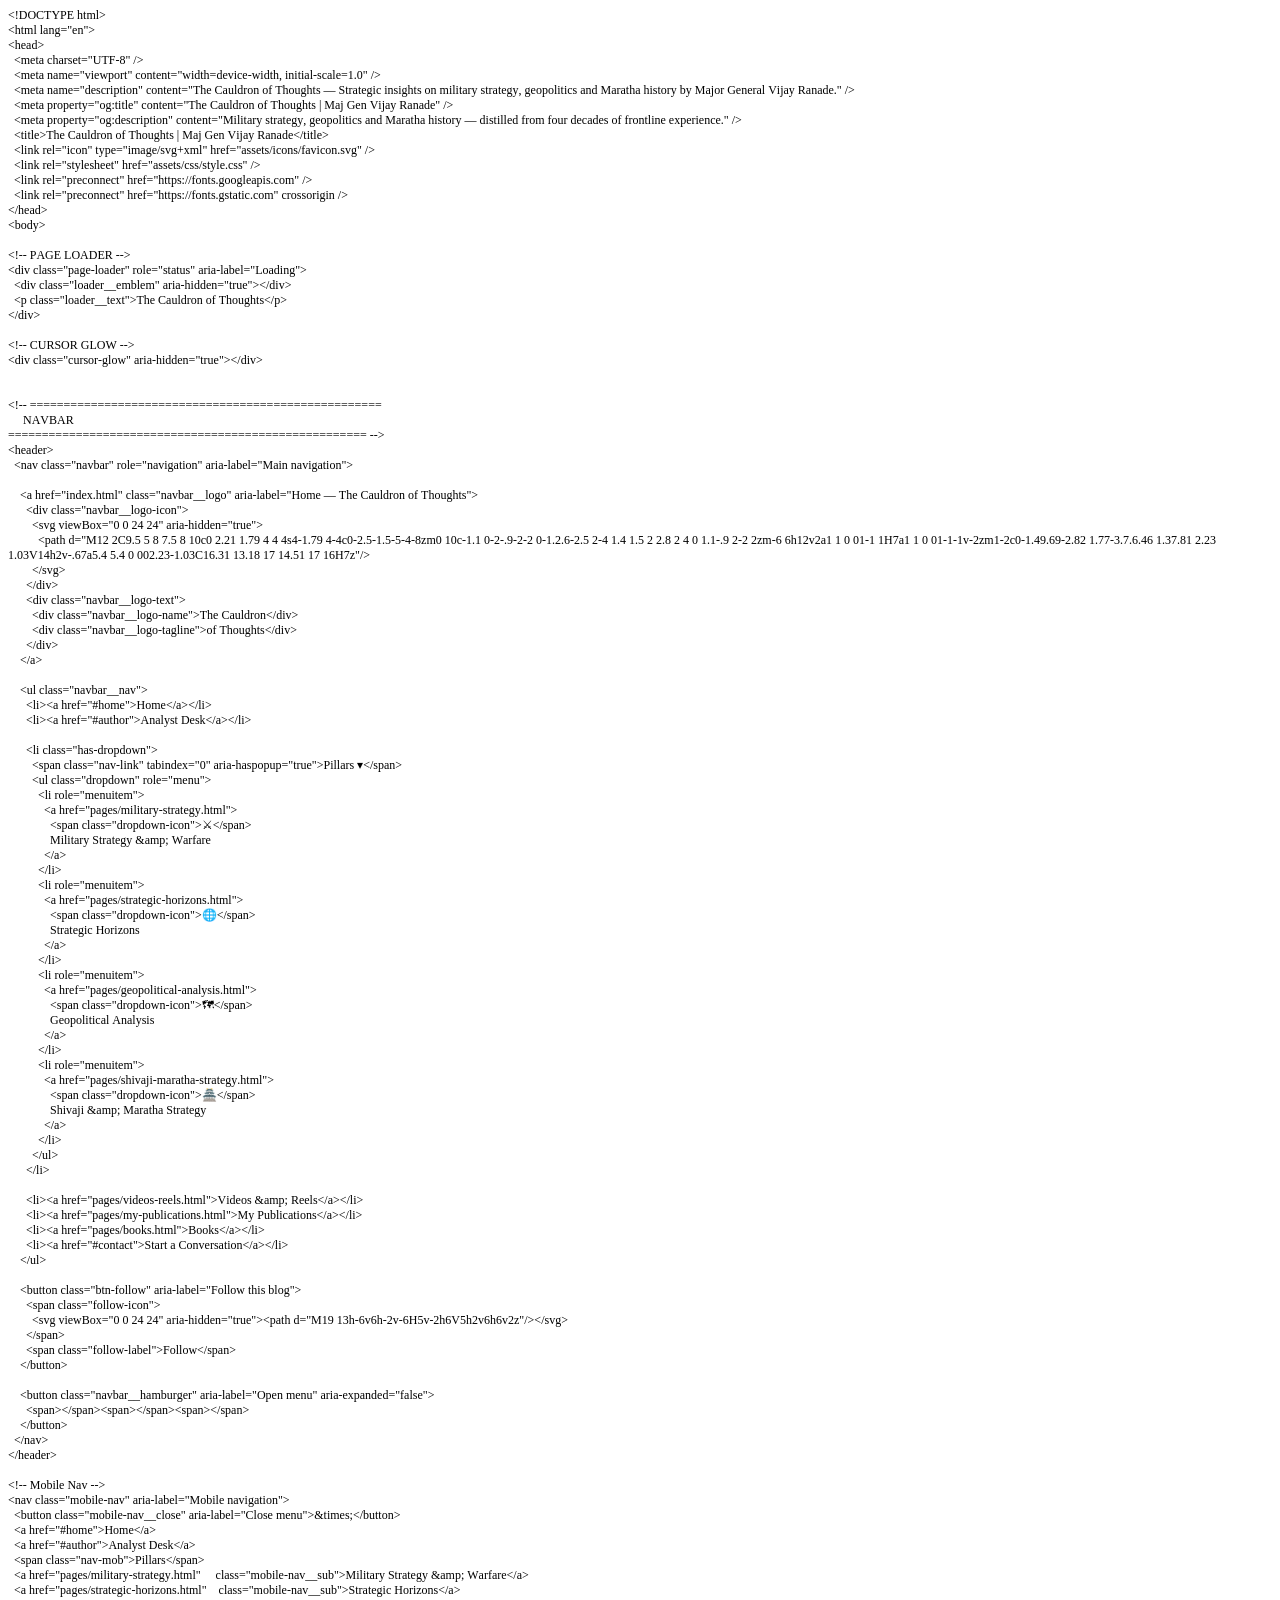
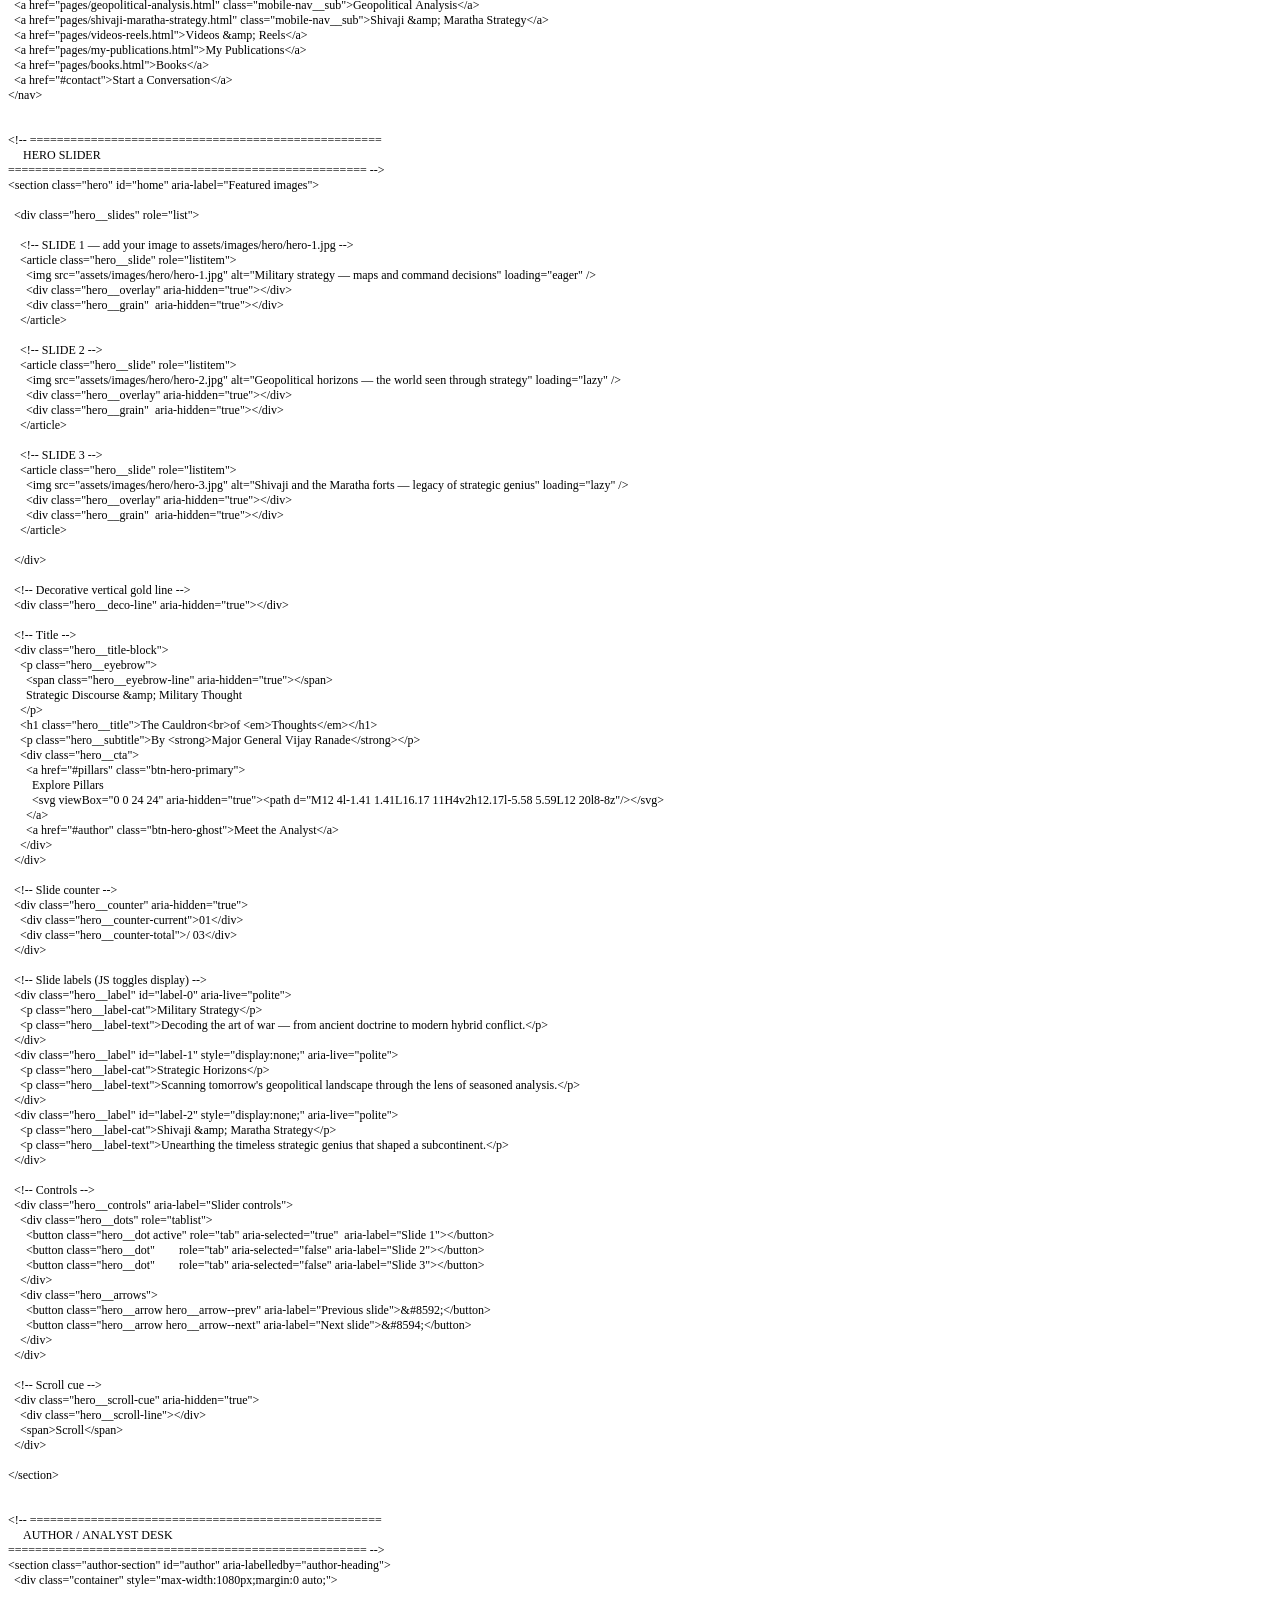
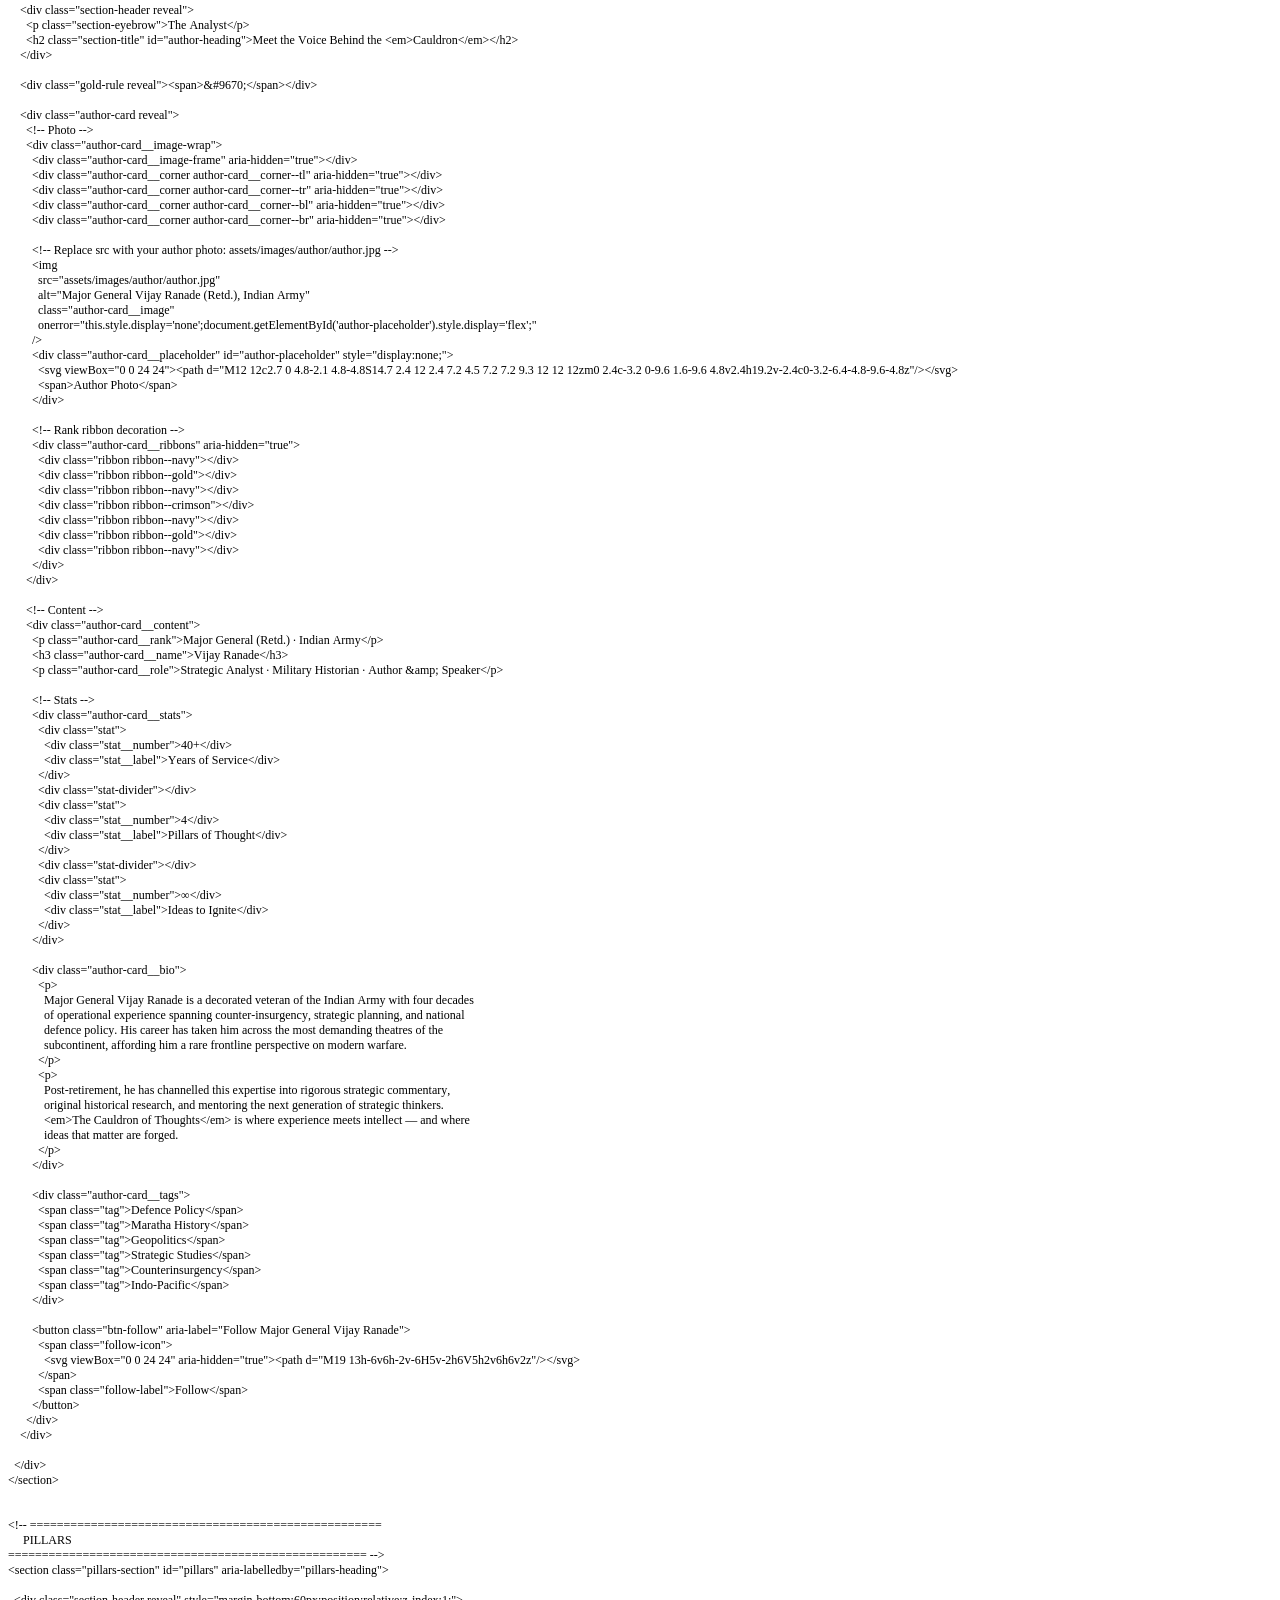
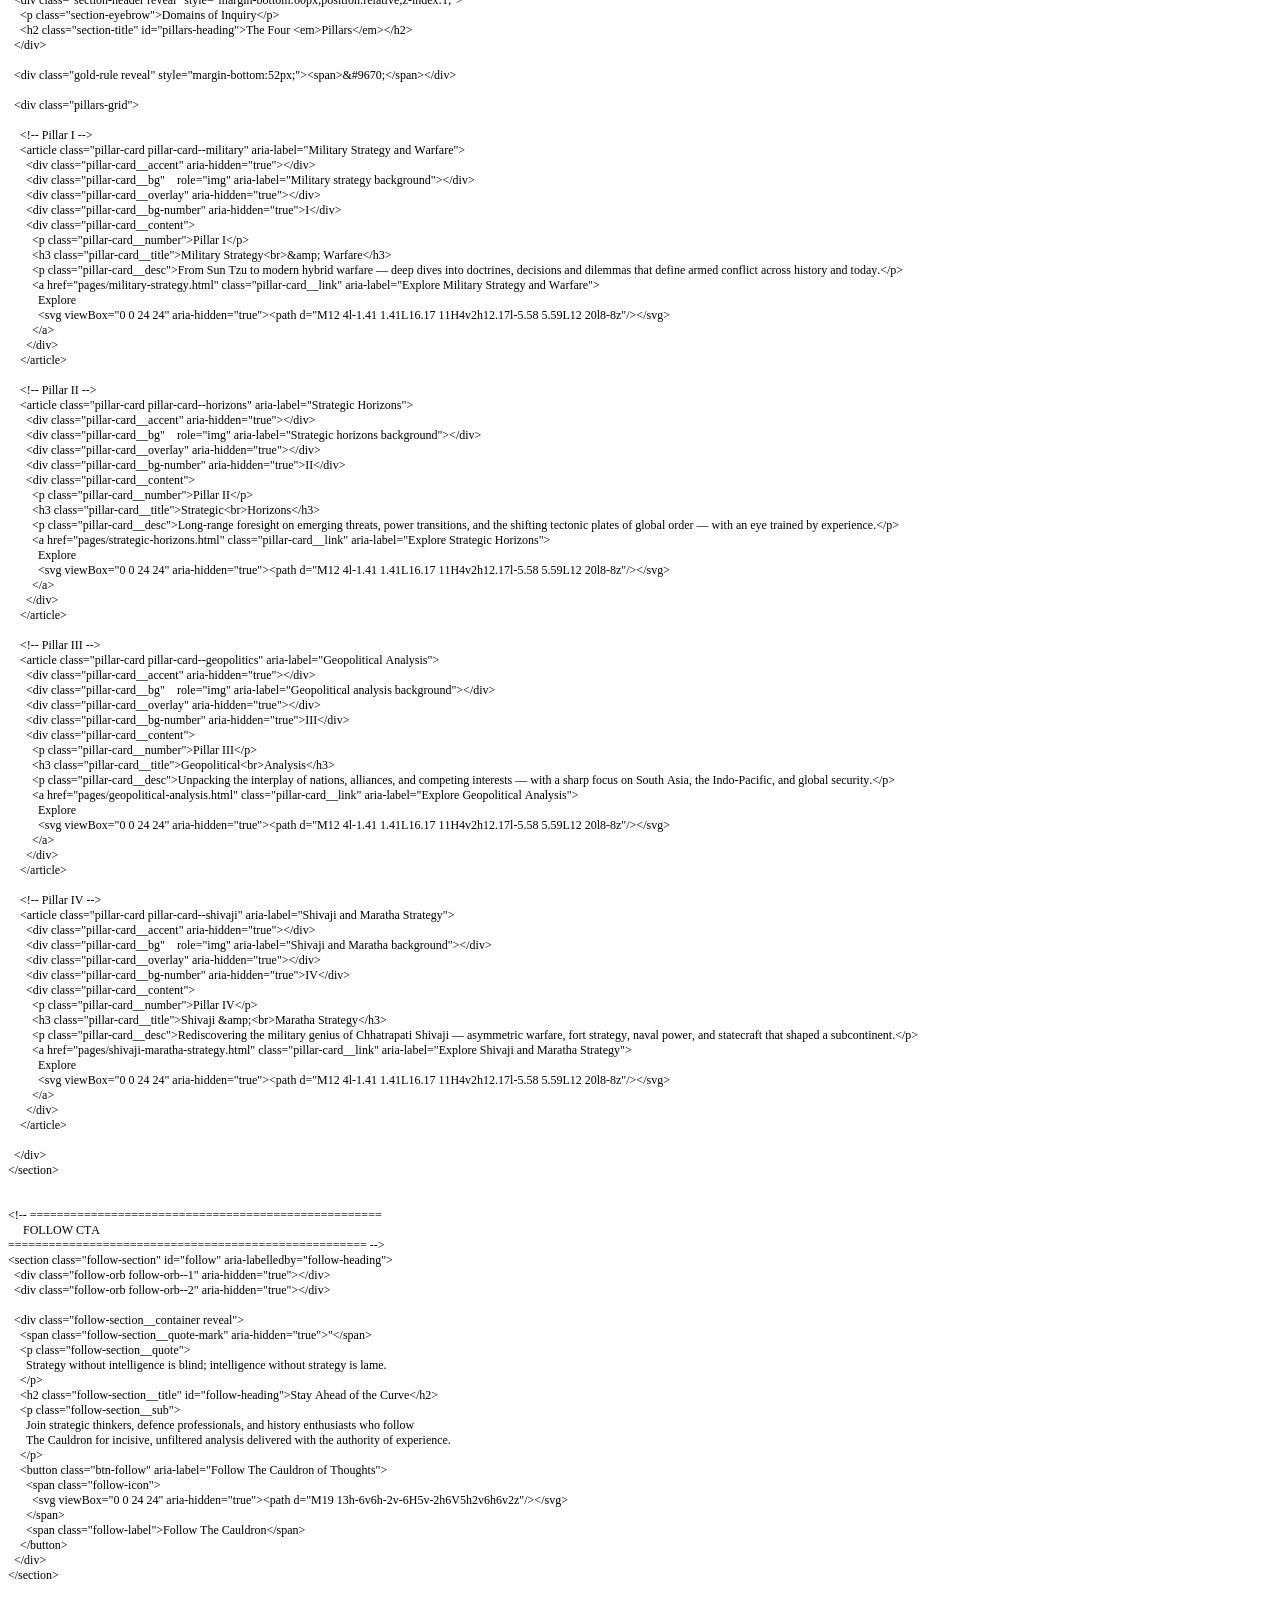
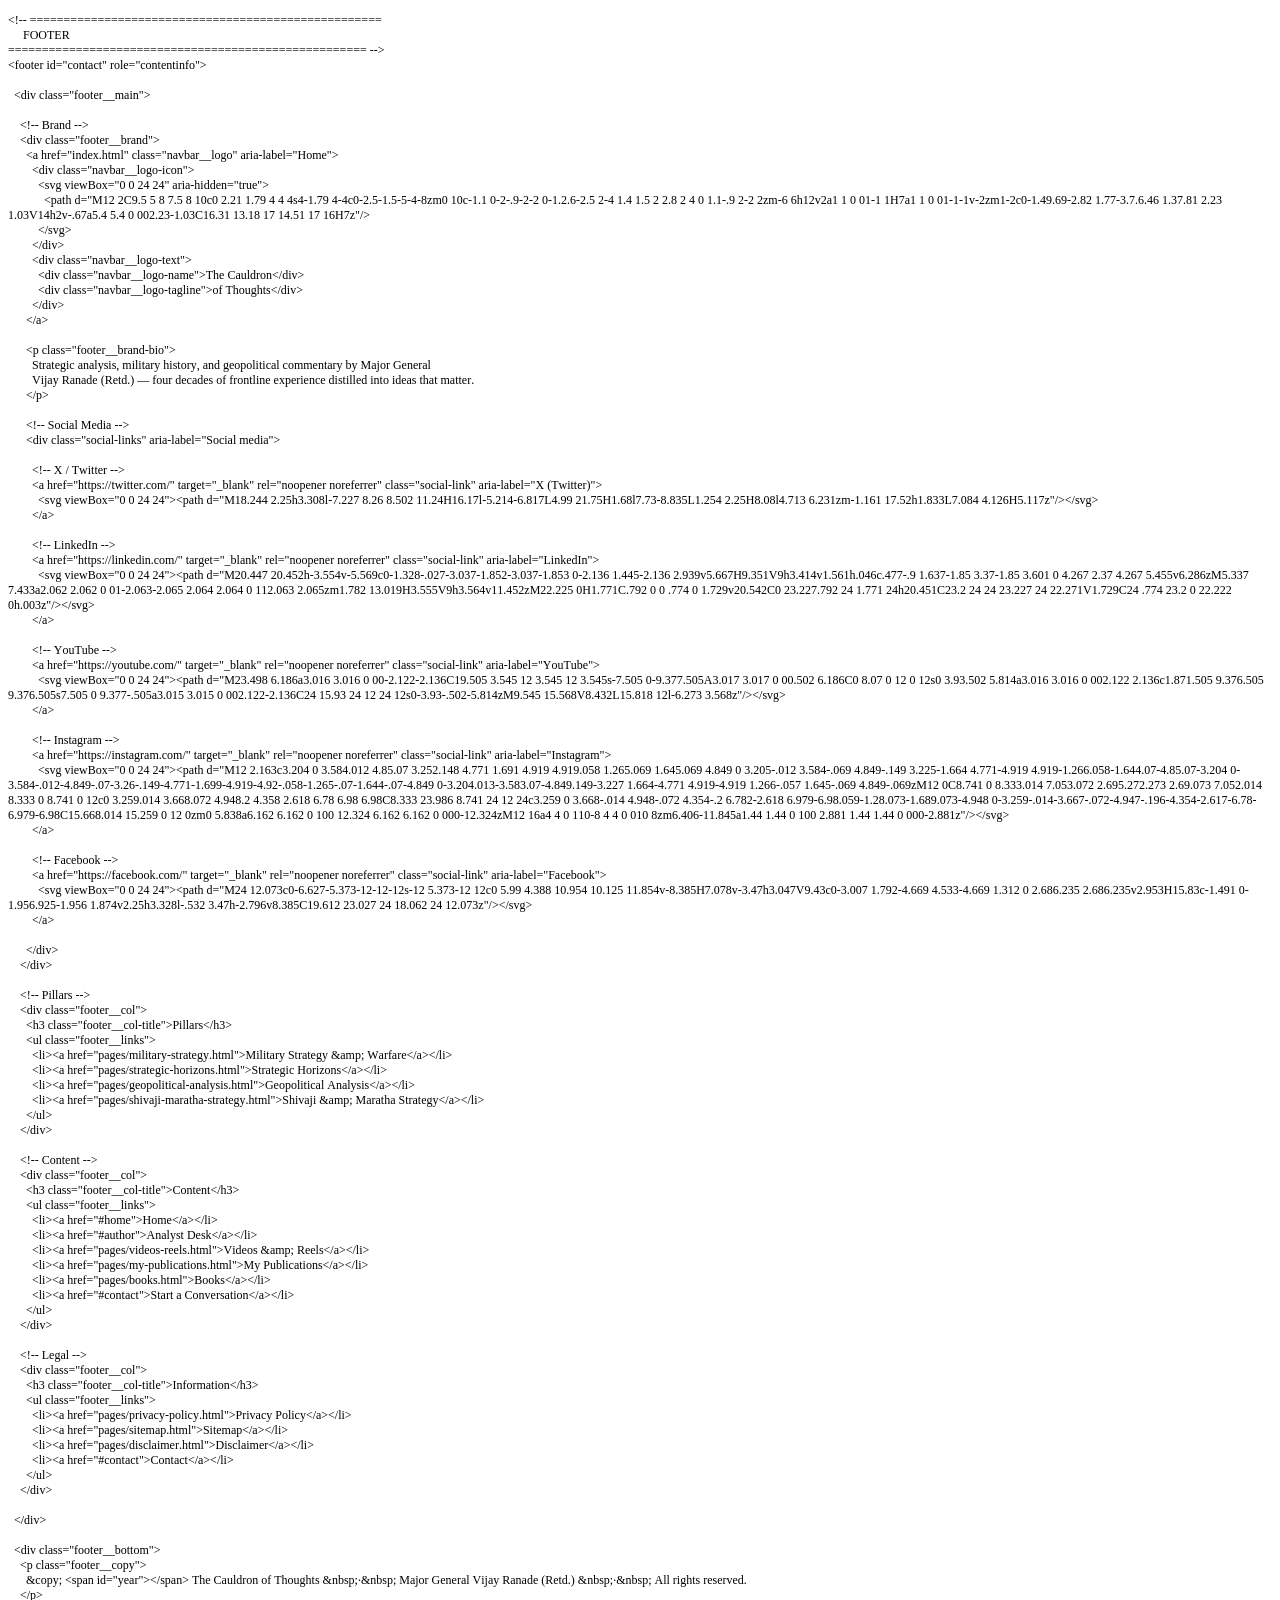
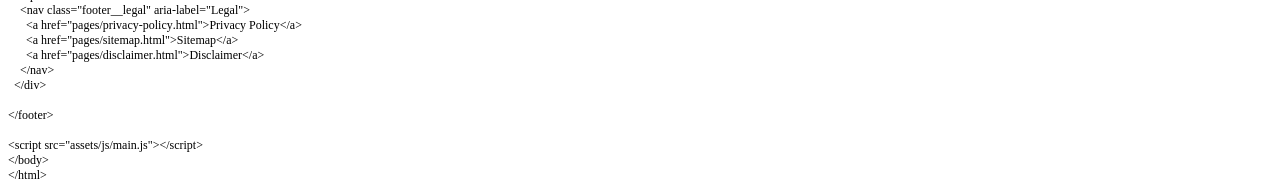
==== commit 78c19902: "Add files via upload" ====
--- a/cauldron-of-thoughts/index.html
+++ b/cauldron-of-thoughts/index.html
@@ -1,536 +1,554 @@
-<!DOCTYPE html>
-<html lang="en">
+<!DOCTYPE html PUBLIC "-//W3C//DTD HTML 4.01//EN" "http://www.w3.org/TR/html4/strict.dtd">
+<html>
 <head>
-  <meta charset="UTF-8" />
-  <meta name="viewport" content="width=device-width, initial-scale=1.0" />
-  <meta name="description" content="The Cauldron of Thoughts — Strategic insights on military strategy, geopolitics and Maratha history by Major General Vijay Ranade." />
-  <meta property="og:title" content="The Cauldron of Thoughts | Maj Gen Vijay Ranade" />
-  <meta property="og:description" content="Military strategy, geopolitics and Maratha history — distilled from four decades of frontline experience." />
-  <title>The Cauldron of Thoughts | Maj Gen Vijay Ranade</title>
-  <link rel="icon" type="image/svg+xml" href="assets/icons/favicon.svg" />
-  <link rel="stylesheet" href="assets/css/style.css" />
-  <link rel="preconnect" href="https://fonts.googleapis.com" />
-  <link rel="preconnect" href="https://fonts.gstatic.com" crossorigin />
+  <meta http-equiv="Content-Type" content="text/html; charset=utf-8">
+  <meta http-equiv="Content-Style-Type" content="text/css">
+  <title></title>
+  <meta name="Description" content="The Cauldron of Thoughts — Strategic insights on military strategy, geopolitics and Maratha history by Major General Vijay Ranade.">
+  <meta name="Generator" content="Cocoa HTML Writer">
+  <meta name="CocoaVersion" content="2487.7">
+  <style type="text/css">
+    p.p1 {margin: 0.0px 0.0px 0.0px 0.0px; font: 12.0px Times; -webkit-text-stroke: #000000}
+    p.p2 {margin: 0.0px 0.0px 0.0px 0.0px; font: 12.0px Times; -webkit-text-stroke: #000000; min-height: 14.0px}
+    span.s1 {font-kerning: none}
+  </style>
 </head>
 <body>
-
-<!-- PAGE LOADER -->
-<div class="page-loader" role="status" aria-label="Loading">
-  <div class="loader__emblem" aria-hidden="true"></div>
-  <p class="loader__text">The Cauldron of Thoughts</p>
-</div>
-
-<!-- CURSOR GLOW -->
-<div class="cursor-glow" aria-hidden="true"></div>
-
-
-<!-- ====================================================
-     NAVBAR
-===================================================== -->
-<header>
-  <nav class="navbar" role="navigation" aria-label="Main navigation">
-
-    <a href="index.html" class="navbar__logo" aria-label="Home — The Cauldron of Thoughts">
-      <div class="navbar__logo-icon">
-        <svg viewBox="0 0 24 24" aria-hidden="true">
-          <path d="M12 2C9.5 5 8 7.5 8 10c0 2.21 1.79 4 4 4s4-1.79 4-4c0-2.5-1.5-5-4-8zm0 10c-1.1 0-2-.9-2-2 0-1.2.6-2.5 2-4 1.4 1.5 2 2.8 2 4 0 1.1-.9 2-2 2zm-6 6h12v2a1 1 0 01-1 1H7a1 1 0 01-1-1v-2zm1-2c0-1.49.69-2.82 1.77-3.7.6.46 1.37.81 2.23 1.03V14h2v-.67a5.4 5.4 0 002.23-1.03C16.31 13.18 17 14.51 17 16H7z"/>
-        </svg>
-      </div>
-      <div class="navbar__logo-text">
-        <div class="navbar__logo-name">The Cauldron</div>
-        <div class="navbar__logo-tagline">of Thoughts</div>
-      </div>
-    </a>
-
-    <ul class="navbar__nav">
-      <li><a href="#home">Home</a></li>
-      <li><a href="#author">Analyst Desk</a></li>
-
-      <li class="has-dropdown">
-        <span class="nav-link" tabindex="0" aria-haspopup="true">Pillars ▾</span>
-        <ul class="dropdown" role="menu">
-          <li role="menuitem">
-            <a href="pages/military-strategy.html">
-              <span class="dropdown-icon">⚔</span>
-              Military Strategy &amp; Warfare
-            </a>
-          </li>
-          <li role="menuitem">
-            <a href="pages/strategic-horizons.html">
-              <span class="dropdown-icon">🌐</span>
-              Strategic Horizons
-            </a>
-          </li>
-          <li role="menuitem">
-            <a href="pages/geopolitical-analysis.html">
-              <span class="dropdown-icon">🗺</span>
-              Geopolitical Analysis
-            </a>
-          </li>
-          <li role="menuitem">
-            <a href="pages/shivaji-maratha-strategy.html">
-              <span class="dropdown-icon">🏯</span>
-              Shivaji &amp; Maratha Strategy
-            </a>
-          </li>
-        </ul>
-      </li>
-
-      <li><a href="pages/videos-reels.html">Videos &amp; Reels</a></li>
-      <li><a href="pages/my-publications.html">My Publications</a></li>
-      <li><a href="pages/books.html">Books</a></li>
-      <li><a href="#contact">Start a Conversation</a></li>
-    </ul>
-
-    <button class="btn-follow" aria-label="Follow this blog">
-      <span class="follow-icon">
-        <svg viewBox="0 0 24 24" aria-hidden="true"><path d="M19 13h-6v6h-2v-6H5v-2h6V5h2v6h6v2z"/></svg>
-      </span>
-      <span class="follow-label">Follow</span>
-    </button>
-
-    <button class="navbar__hamburger" aria-label="Open menu" aria-expanded="false">
-      <span></span><span></span><span></span>
-    </button>
-  </nav>
-</header>
-
-<!-- Mobile Nav -->
-<nav class="mobile-nav" aria-label="Mobile navigation">
-  <button class="mobile-nav__close" aria-label="Close menu">&times;</button>
-  <a href="#home">Home</a>
-  <a href="#author">Analyst Desk</a>
-  <span class="nav-mob">Pillars</span>
-  <a href="pages/military-strategy.html"     class="mobile-nav__sub">Military Strategy &amp; Warfare</a>
-  <a href="pages/strategic-horizons.html"    class="mobile-nav__sub">Strategic Horizons</a>
-  <a href="pages/geopolitical-analysis.html" class="mobile-nav__sub">Geopolitical Analysis</a>
-  <a href="pages/shivaji-maratha-strategy.html" class="mobile-nav__sub">Shivaji &amp; Maratha Strategy</a>
-  <a href="pages/videos-reels.html">Videos &amp; Reels</a>
-  <a href="pages/my-publications.html">My Publications</a>
-  <a href="pages/books.html">Books</a>
-  <a href="#contact">Start a Conversation</a>
-</nav>
-
-
-<!-- ====================================================
-     HERO SLIDER
-===================================================== -->
-<section class="hero" id="home" aria-label="Featured images">
-
-  <div class="hero__slides" role="list">
-
-    <!-- SLIDE 1 — add your image to assets/images/hero/hero-1.jpg -->
-    <article class="hero__slide" role="listitem">
-      <img src="assets/images/hero/hero-1.jpg" alt="Military strategy — maps and command decisions" loading="eager" />
-      <div class="hero__overlay" aria-hidden="true"></div>
-      <div class="hero__grain"  aria-hidden="true"></div>
-    </article>
-
-    <!-- SLIDE 2 -->
-    <article class="hero__slide" role="listitem">
-      <img src="assets/images/hero/hero-2.jpg" alt="Geopolitical horizons — the world seen through strategy" loading="lazy" />
-      <div class="hero__overlay" aria-hidden="true"></div>
-      <div class="hero__grain"  aria-hidden="true"></div>
-    </article>
-
-    <!-- SLIDE 3 -->
-    <article class="hero__slide" role="listitem">
-      <img src="assets/images/hero/hero-3.jpg" alt="Shivaji and the Maratha forts — legacy of strategic genius" loading="lazy" />
-      <div class="hero__overlay" aria-hidden="true"></div>
-      <div class="hero__grain"  aria-hidden="true"></div>
-    </article>
-
-  </div>
-
-  <!-- Decorative vertical gold line -->
-  <div class="hero__deco-line" aria-hidden="true"></div>
-
-  <!-- Title -->
-  <div class="hero__title-block">
-    <p class="hero__eyebrow">
-      <span class="hero__eyebrow-line" aria-hidden="true"></span>
-      Strategic Discourse &amp; Military Thought
-    </p>
-    <h1 class="hero__title">The Cauldron<br>of <em>Thoughts</em></h1>
-    <p class="hero__subtitle">By <strong>Major General Vijay Ranade</strong></p>
-    <div class="hero__cta">
-      <a href="#pillars" class="btn-hero-primary">
-        Explore Pillars
-        <svg viewBox="0 0 24 24" aria-hidden="true"><path d="M12 4l-1.41 1.41L16.17 11H4v2h12.17l-5.58 5.59L12 20l8-8z"/></svg>
-      </a>
-      <a href="#author" class="btn-hero-ghost">Meet the Analyst</a>
-    </div>
-  </div>
-
-  <!-- Slide counter -->
-  <div class="hero__counter" aria-hidden="true">
-    <div class="hero__counter-current">01</div>
-    <div class="hero__counter-total">/ 03</div>
-  </div>
-
-  <!-- Slide labels (JS toggles display) -->
-  <div class="hero__label" id="label-0" aria-live="polite">
-    <p class="hero__label-cat">Military Strategy</p>
-    <p class="hero__label-text">Decoding the art of war — from ancient doctrine to modern hybrid conflict.</p>
-  </div>
-  <div class="hero__label" id="label-1" style="display:none;" aria-live="polite">
-    <p class="hero__label-cat">Strategic Horizons</p>
-    <p class="hero__label-text">Scanning tomorrow's geopolitical landscape through the lens of seasoned analysis.</p>
-  </div>
-  <div class="hero__label" id="label-2" style="display:none;" aria-live="polite">
-    <p class="hero__label-cat">Shivaji &amp; Maratha Strategy</p>
-    <p class="hero__label-text">Unearthing the timeless strategic genius that shaped a subcontinent.</p>
-  </div>
-
-  <!-- Controls -->
-  <div class="hero__controls" aria-label="Slider controls">
-    <div class="hero__dots" role="tablist">
-      <button class="hero__dot active" role="tab" aria-selected="true"  aria-label="Slide 1"></button>
-      <button class="hero__dot"        role="tab" aria-selected="false" aria-label="Slide 2"></button>
-      <button class="hero__dot"        role="tab" aria-selected="false" aria-label="Slide 3"></button>
-    </div>
-    <div class="hero__arrows">
-      <button class="hero__arrow hero__arrow--prev" aria-label="Previous slide">&#8592;</button>
-      <button class="hero__arrow hero__arrow--next" aria-label="Next slide">&#8594;</button>
-    </div>
-  </div>
-
-  <!-- Scroll cue -->
-  <div class="hero__scroll-cue" aria-hidden="true">
-    <div class="hero__scroll-line"></div>
-    <span>Scroll</span>
-  </div>
-
-</section>
-
-
-<!-- ====================================================
-     AUTHOR / ANALYST DESK
-===================================================== -->
-<section class="author-section" id="author" aria-labelledby="author-heading">
-  <div class="container" style="max-width:1080px;margin:0 auto;">
-
-    <div class="section-header reveal">
-      <p class="section-eyebrow">The Analyst</p>
-      <h2 class="section-title" id="author-heading">Meet the Voice Behind the <em>Cauldron</em></h2>
-    </div>
-
-    <div class="gold-rule reveal"><span>&#9670;</span></div>
-
-    <div class="author-card reveal">
-      <!-- Photo -->
-      <div class="author-card__image-wrap">
-        <div class="author-card__image-frame" aria-hidden="true"></div>
-        <div class="author-card__corner author-card__corner--tl" aria-hidden="true"></div>
-        <div class="author-card__corner author-card__corner--tr" aria-hidden="true"></div>
-        <div class="author-card__corner author-card__corner--bl" aria-hidden="true"></div>
-        <div class="author-card__corner author-card__corner--br" aria-hidden="true"></div>
-
-        <!-- Replace src with your author photo: assets/images/author/author.jpg -->
-        <img
-          src="assets/images/author/author.jpg"
-          alt="Major General Vijay Ranade (Retd.), Indian Army"
-          class="author-card__image"
-          onerror="this.style.display='none';document.getElementById('author-placeholder').style.display='flex';"
-        />
-        <div class="author-card__placeholder" id="author-placeholder" style="display:none;">
-          <svg viewBox="0 0 24 24"><path d="M12 12c2.7 0 4.8-2.1 4.8-4.8S14.7 2.4 12 2.4 7.2 4.5 7.2 7.2 9.3 12 12 12zm0 2.4c-3.2 0-9.6 1.6-9.6 4.8v2.4h19.2v-2.4c0-3.2-6.4-4.8-9.6-4.8z"/></svg>
-          <span>Author Photo</span>
-        </div>
-
-        <!-- Rank ribbon decoration -->
-        <div class="author-card__ribbons" aria-hidden="true">
-          <div class="ribbon ribbon--navy"></div>
-          <div class="ribbon ribbon--gold"></div>
-          <div class="ribbon ribbon--navy"></div>
-          <div class="ribbon ribbon--crimson"></div>
-          <div class="ribbon ribbon--navy"></div>
-          <div class="ribbon ribbon--gold"></div>
-          <div class="ribbon ribbon--navy"></div>
-        </div>
-      </div>
-
-      <!-- Content -->
-      <div class="author-card__content">
-        <p class="author-card__rank">Major General (Retd.) · Indian Army</p>
-        <h3 class="author-card__name">Vijay Ranade</h3>
-        <p class="author-card__role">Strategic Analyst · Military Historian · Author &amp; Speaker</p>
-
-        <!-- Stats -->
-        <div class="author-card__stats">
-          <div class="stat">
-            <div class="stat__number">40+</div>
-            <div class="stat__label">Years of Service</div>
-          </div>
-          <div class="stat-divider"></div>
-          <div class="stat">
-            <div class="stat__number">4</div>
-            <div class="stat__label">Pillars of Thought</div>
-          </div>
-          <div class="stat-divider"></div>
-          <div class="stat">
-            <div class="stat__number">∞</div>
-            <div class="stat__label">Ideas to Ignite</div>
-          </div>
-        </div>
-
-        <div class="author-card__bio">
-          <p>
-            Major General Vijay Ranade is a decorated veteran of the Indian Army with four decades
-            of operational experience spanning counter-insurgency, strategic planning, and national
-            defence policy. His career has taken him across the most demanding theatres of the
-            subcontinent, affording him a rare frontline perspective on modern warfare.
-          </p>
-          <p>
-            Post-retirement, he has channelled this expertise into rigorous strategic commentary,
-            original historical research, and mentoring the next generation of strategic thinkers.
-            <em>The Cauldron of Thoughts</em> is where experience meets intellect — and where
-            ideas that matter are forged.
-          </p>
-        </div>
-
-        <div class="author-card__tags">
-          <span class="tag">Defence Policy</span>
-          <span class="tag">Maratha History</span>
-          <span class="tag">Geopolitics</span>
-          <span class="tag">Strategic Studies</span>
-          <span class="tag">Counterinsurgency</span>
-          <span class="tag">Indo-Pacific</span>
-        </div>
-
-        <button class="btn-follow" aria-label="Follow Major General Vijay Ranade">
-          <span class="follow-icon">
-            <svg viewBox="0 0 24 24" aria-hidden="true"><path d="M19 13h-6v6h-2v-6H5v-2h6V5h2v6h6v2z"/></svg>
-          </span>
-          <span class="follow-label">Follow</span>
-        </button>
-      </div>
-    </div>
-
-  </div>
-</section>
-
-
-<!-- ====================================================
-     PILLARS
-===================================================== -->
-<section class="pillars-section" id="pillars" aria-labelledby="pillars-heading">
-
-  <div class="section-header reveal" style="margin-bottom:60px;position:relative;z-index:1;">
-    <p class="section-eyebrow">Domains of Inquiry</p>
-    <h2 class="section-title" id="pillars-heading">The Four <em>Pillars</em></h2>
-  </div>
-
-  <div class="gold-rule reveal" style="margin-bottom:52px;"><span>&#9670;</span></div>
-
-  <div class="pillars-grid">
-
-    <!-- Pillar I -->
-    <article class="pillar-card pillar-card--military" aria-label="Military Strategy and Warfare">
-      <div class="pillar-card__accent" aria-hidden="true"></div>
-      <div class="pillar-card__bg"    role="img" aria-label="Military strategy background"></div>
-      <div class="pillar-card__overlay" aria-hidden="true"></div>
-      <div class="pillar-card__bg-number" aria-hidden="true">I</div>
-      <div class="pillar-card__content">
-        <p class="pillar-card__number">Pillar I</p>
-        <h3 class="pillar-card__title">Military Strategy<br>&amp; Warfare</h3>
-        <p class="pillar-card__desc">From Sun Tzu to modern hybrid warfare — deep dives into doctrines, decisions and dilemmas that define armed conflict across history and today.</p>
-        <a href="pages/military-strategy.html" class="pillar-card__link" aria-label="Explore Military Strategy and Warfare">
-          Explore
-          <svg viewBox="0 0 24 24" aria-hidden="true"><path d="M12 4l-1.41 1.41L16.17 11H4v2h12.17l-5.58 5.59L12 20l8-8z"/></svg>
-        </a>
-      </div>
-    </article>
-
-    <!-- Pillar II -->
-    <article class="pillar-card pillar-card--horizons" aria-label="Strategic Horizons">
-      <div class="pillar-card__accent" aria-hidden="true"></div>
-      <div class="pillar-card__bg"    role="img" aria-label="Strategic horizons background"></div>
-      <div class="pillar-card__overlay" aria-hidden="true"></div>
-      <div class="pillar-card__bg-number" aria-hidden="true">II</div>
-      <div class="pillar-card__content">
-        <p class="pillar-card__number">Pillar II</p>
-        <h3 class="pillar-card__title">Strategic<br>Horizons</h3>
-        <p class="pillar-card__desc">Long-range foresight on emerging threats, power transitions, and the shifting tectonic plates of global order — with an eye trained by experience.</p>
-        <a href="pages/strategic-horizons.html" class="pillar-card__link" aria-label="Explore Strategic Horizons">
-          Explore
-          <svg viewBox="0 0 24 24" aria-hidden="true"><path d="M12 4l-1.41 1.41L16.17 11H4v2h12.17l-5.58 5.59L12 20l8-8z"/></svg>
-        </a>
-      </div>
-    </article>
-
-    <!-- Pillar III -->
-    <article class="pillar-card pillar-card--geopolitics" aria-label="Geopolitical Analysis">
-      <div class="pillar-card__accent" aria-hidden="true"></div>
-      <div class="pillar-card__bg"    role="img" aria-label="Geopolitical analysis background"></div>
-      <div class="pillar-card__overlay" aria-hidden="true"></div>
-      <div class="pillar-card__bg-number" aria-hidden="true">III</div>
-      <div class="pillar-card__content">
-        <p class="pillar-card__number">Pillar III</p>
-        <h3 class="pillar-card__title">Geopolitical<br>Analysis</h3>
-        <p class="pillar-card__desc">Unpacking the interplay of nations, alliances, and competing interests — with a sharp focus on South Asia, the Indo-Pacific, and global security.</p>
-        <a href="pages/geopolitical-analysis.html" class="pillar-card__link" aria-label="Explore Geopolitical Analysis">
-          Explore
-          <svg viewBox="0 0 24 24" aria-hidden="true"><path d="M12 4l-1.41 1.41L16.17 11H4v2h12.17l-5.58 5.59L12 20l8-8z"/></svg>
-        </a>
-      </div>
-    </article>
-
-    <!-- Pillar IV -->
-    <article class="pillar-card pillar-card--shivaji" aria-label="Shivaji and Maratha Strategy">
-      <div class="pillar-card__accent" aria-hidden="true"></div>
-      <div class="pillar-card__bg"    role="img" aria-label="Shivaji and Maratha background"></div>
-      <div class="pillar-card__overlay" aria-hidden="true"></div>
-      <div class="pillar-card__bg-number" aria-hidden="true">IV</div>
-      <div class="pillar-card__content">
-        <p class="pillar-card__number">Pillar IV</p>
-        <h3 class="pillar-card__title">Shivaji &amp;<br>Maratha Strategy</h3>
-        <p class="pillar-card__desc">Rediscovering the military genius of Chhatrapati Shivaji — asymmetric warfare, fort strategy, naval power, and statecraft that shaped a subcontinent.</p>
-        <a href="pages/shivaji-maratha-strategy.html" class="pillar-card__link" aria-label="Explore Shivaji and Maratha Strategy">
-          Explore
-          <svg viewBox="0 0 24 24" aria-hidden="true"><path d="M12 4l-1.41 1.41L16.17 11H4v2h12.17l-5.58 5.59L12 20l8-8z"/></svg>
-        </a>
-      </div>
-    </article>
-
-  </div>
-</section>
-
-
-<!-- ====================================================
-     FOLLOW CTA
-===================================================== -->
-<section class="follow-section" id="follow" aria-labelledby="follow-heading">
-  <div class="follow-orb follow-orb--1" aria-hidden="true"></div>
-  <div class="follow-orb follow-orb--2" aria-hidden="true"></div>
-
-  <div class="follow-section__container reveal">
-    <span class="follow-section__quote-mark" aria-hidden="true">"</span>
-    <p class="follow-section__quote">
-      Strategy without intelligence is blind; intelligence without strategy is lame.
-    </p>
-    <h2 class="follow-section__title" id="follow-heading">Stay Ahead of the Curve</h2>
-    <p class="follow-section__sub">
-      Join strategic thinkers, defence professionals, and history enthusiasts who follow
-      The Cauldron for incisive, unfiltered analysis delivered with the authority of experience.
-    </p>
-    <button class="btn-follow" aria-label="Follow The Cauldron of Thoughts">
-      <span class="follow-icon">
-        <svg viewBox="0 0 24 24" aria-hidden="true"><path d="M19 13h-6v6h-2v-6H5v-2h6V5h2v6h6v2z"/></svg>
-      </span>
-      <span class="follow-label">Follow The Cauldron</span>
-    </button>
-  </div>
-</section>
-
-
-<!-- ====================================================
-     FOOTER
-===================================================== -->
-<footer id="contact" role="contentinfo">
-
-  <div class="footer__main">
-
-    <!-- Brand -->
-    <div class="footer__brand">
-      <a href="index.html" class="navbar__logo" aria-label="Home">
-        <div class="navbar__logo-icon">
-          <svg viewBox="0 0 24 24" aria-hidden="true">
-            <path d="M12 2C9.5 5 8 7.5 8 10c0 2.21 1.79 4 4 4s4-1.79 4-4c0-2.5-1.5-5-4-8zm0 10c-1.1 0-2-.9-2-2 0-1.2.6-2.5 2-4 1.4 1.5 2 2.8 2 4 0 1.1-.9 2-2 2zm-6 6h12v2a1 1 0 01-1 1H7a1 1 0 01-1-1v-2zm1-2c0-1.49.69-2.82 1.77-3.7.6.46 1.37.81 2.23 1.03V14h2v-.67a5.4 5.4 0 002.23-1.03C16.31 13.18 17 14.51 17 16H7z"/>
-          </svg>
-        </div>
-        <div class="navbar__logo-text">
-          <div class="navbar__logo-name">The Cauldron</div>
-          <div class="navbar__logo-tagline">of Thoughts</div>
-        </div>
-      </a>
-
-      <p class="footer__brand-bio">
-        Strategic analysis, military history, and geopolitical commentary by Major General
-        Vijay Ranade (Retd.) — four decades of frontline experience distilled into ideas that matter.
-      </p>
-
-      <!-- Social Media -->
-      <div class="social-links" aria-label="Social media">
-
-        <!-- X / Twitter -->
-        <a href="https://twitter.com/" target="_blank" rel="noopener noreferrer" class="social-link" aria-label="X (Twitter)">
-          <svg viewBox="0 0 24 24"><path d="M18.244 2.25h3.308l-7.227 8.26 8.502 11.24H16.17l-5.214-6.817L4.99 21.75H1.68l7.73-8.835L1.254 2.25H8.08l4.713 6.231zm-1.161 17.52h1.833L7.084 4.126H5.117z"/></svg>
-        </a>
-
-        <!-- LinkedIn -->
-        <a href="https://linkedin.com/" target="_blank" rel="noopener noreferrer" class="social-link" aria-label="LinkedIn">
-          <svg viewBox="0 0 24 24"><path d="M20.447 20.452h-3.554v-5.569c0-1.328-.027-3.037-1.852-3.037-1.853 0-2.136 1.445-2.136 2.939v5.667H9.351V9h3.414v1.561h.046c.477-.9 1.637-1.85 3.37-1.85 3.601 0 4.267 2.37 4.267 5.455v6.286zM5.337 7.433a2.062 2.062 0 01-2.063-2.065 2.064 2.064 0 112.063 2.065zm1.782 13.019H3.555V9h3.564v11.452zM22.225 0H1.771C.792 0 0 .774 0 1.729v20.542C0 23.227.792 24 1.771 24h20.451C23.2 24 24 23.227 24 22.271V1.729C24 .774 23.2 0 22.222 0h.003z"/></svg>
-        </a>
-
-        <!-- YouTube -->
-        <a href="https://youtube.com/" target="_blank" rel="noopener noreferrer" class="social-link" aria-label="YouTube">
-          <svg viewBox="0 0 24 24"><path d="M23.498 6.186a3.016 3.016 0 00-2.122-2.136C19.505 3.545 12 3.545 12 3.545s-7.505 0-9.377.505A3.017 3.017 0 00.502 6.186C0 8.07 0 12 0 12s0 3.93.502 5.814a3.016 3.016 0 002.122 2.136c1.871.505 9.376.505 9.376.505s7.505 0 9.377-.505a3.015 3.015 0 002.122-2.136C24 15.93 24 12 24 12s0-3.93-.502-5.814zM9.545 15.568V8.432L15.818 12l-6.273 3.568z"/></svg>
-        </a>
-
-        <!-- Instagram -->
-        <a href="https://instagram.com/" target="_blank" rel="noopener noreferrer" class="social-link" aria-label="Instagram">
-          <svg viewBox="0 0 24 24"><path d="M12 2.163c3.204 0 3.584.012 4.85.07 3.252.148 4.771 1.691 4.919 4.919.058 1.265.069 1.645.069 4.849 0 3.205-.012 3.584-.069 4.849-.149 3.225-1.664 4.771-4.919 4.919-1.266.058-1.644.07-4.85.07-3.204 0-3.584-.012-4.849-.07-3.26-.149-4.771-1.699-4.919-4.92-.058-1.265-.07-1.644-.07-4.849 0-3.204.013-3.583.07-4.849.149-3.227 1.664-4.771 4.919-4.919 1.266-.057 1.645-.069 4.849-.069zM12 0C8.741 0 8.333.014 7.053.072 2.695.272.273 2.69.073 7.052.014 8.333 0 8.741 0 12c0 3.259.014 3.668.072 4.948.2 4.358 2.618 6.78 6.98 6.98C8.333 23.986 8.741 24 12 24c3.259 0 3.668-.014 4.948-.072 4.354-.2 6.782-2.618 6.979-6.98.059-1.28.073-1.689.073-4.948 0-3.259-.014-3.667-.072-4.947-.196-4.354-2.617-6.78-6.979-6.98C15.668.014 15.259 0 12 0zm0 5.838a6.162 6.162 0 100 12.324 6.162 6.162 0 000-12.324zM12 16a4 4 0 110-8 4 4 0 010 8zm6.406-11.845a1.44 1.44 0 100 2.881 1.44 1.44 0 000-2.881z"/></svg>
-        </a>
-
-        <!-- Facebook -->
-        <a href="https://facebook.com/" target="_blank" rel="noopener noreferrer" class="social-link" aria-label="Facebook">
-          <svg viewBox="0 0 24 24"><path d="M24 12.073c0-6.627-5.373-12-12-12s-12 5.373-12 12c0 5.99 4.388 10.954 10.125 11.854v-8.385H7.078v-3.47h3.047V9.43c0-3.007 1.792-4.669 4.533-4.669 1.312 0 2.686.235 2.686.235v2.953H15.83c-1.491 0-1.956.925-1.956 1.874v2.25h3.328l-.532 3.47h-2.796v8.385C19.612 23.027 24 18.062 24 12.073z"/></svg>
-        </a>
-
-      </div>
-    </div>
-
-    <!-- Pillars -->
-    <div class="footer__col">
-      <h3 class="footer__col-title">Pillars</h3>
-      <ul class="footer__links">
-        <li><a href="pages/military-strategy.html">Military Strategy &amp; Warfare</a></li>
-        <li><a href="pages/strategic-horizons.html">Strategic Horizons</a></li>
-        <li><a href="pages/geopolitical-analysis.html">Geopolitical Analysis</a></li>
-        <li><a href="pages/shivaji-maratha-strategy.html">Shivaji &amp; Maratha Strategy</a></li>
-      </ul>
-    </div>
-
-    <!-- Content -->
-    <div class="footer__col">
-      <h3 class="footer__col-title">Content</h3>
-      <ul class="footer__links">
-        <li><a href="#home">Home</a></li>
-        <li><a href="#author">Analyst Desk</a></li>
-        <li><a href="pages/videos-reels.html">Videos &amp; Reels</a></li>
-        <li><a href="pages/my-publications.html">My Publications</a></li>
-        <li><a href="pages/books.html">Books</a></li>
-        <li><a href="#contact">Start a Conversation</a></li>
-      </ul>
-    </div>
-
-    <!-- Legal -->
-    <div class="footer__col">
-      <h3 class="footer__col-title">Information</h3>
-      <ul class="footer__links">
-        <li><a href="pages/privacy-policy.html">Privacy Policy</a></li>
-        <li><a href="pages/sitemap.html">Sitemap</a></li>
-        <li><a href="pages/disclaimer.html">Disclaimer</a></li>
-        <li><a href="#contact">Contact</a></li>
-      </ul>
-    </div>
-
-  </div>
-
-  <div class="footer__bottom">
-    <p class="footer__copy">
-      &copy; <span id="year"></span> The Cauldron of Thoughts &nbsp;·&nbsp; Major General Vijay Ranade (Retd.) &nbsp;·&nbsp; All rights reserved.
-    </p>
-    <nav class="footer__legal" aria-label="Legal">
-      <a href="pages/privacy-policy.html">Privacy Policy</a>
-      <a href="pages/sitemap.html">Sitemap</a>
-      <a href="pages/disclaimer.html">Disclaimer</a>
-    </nav>
-  </div>
-
-</footer>
-
-<script src="assets/js/main.js"></script>
+<p class="p1"><span class="s1">&lt;!DOCTYPE html&gt;</span></p>
+<p class="p1"><span class="s1">&lt;html lang="en"&gt;</span></p>
+<p class="p1"><span class="s1">&lt;head&gt;</span></p>
+<p class="p1"><span class="s1"><span class="Apple-converted-space">  </span>&lt;meta charset="UTF-8" /&gt;</span></p>
+<p class="p1"><span class="s1"><span class="Apple-converted-space">  </span>&lt;meta name="viewport" content="width=device-width, initial-scale=1.0" /&gt;</span></p>
+<p class="p1"><span class="s1"><span class="Apple-converted-space">  </span>&lt;meta name="description" content="The Cauldron of Thoughts — Strategic insights on military strategy, geopolitics and Maratha history by Major General Vijay Ranade." /&gt;</span></p>
+<p class="p1"><span class="s1"><span class="Apple-converted-space">  </span>&lt;meta property="og:title" content="The Cauldron of Thoughts | Maj Gen Vijay Ranade" /&gt;</span></p>
+<p class="p1"><span class="s1"><span class="Apple-converted-space">  </span>&lt;meta property="og:description" content="Military strategy, geopolitics and Maratha history — distilled from four decades of frontline experience." /&gt;</span></p>
+<p class="p1"><span class="s1"><span class="Apple-converted-space">  </span>&lt;title&gt;The Cauldron of Thoughts | Maj Gen Vijay Ranade&lt;/title&gt;</span></p>
+<p class="p1"><span class="s1"><span class="Apple-converted-space">  </span>&lt;link rel="icon" type="image/svg+xml" href="assets/icons/favicon.svg" /&gt;</span></p>
+<p class="p1"><span class="s1"><span class="Apple-converted-space">  </span>&lt;link rel="stylesheet" href="assets/css/style.css" /&gt;</span></p>
+<p class="p1"><span class="s1"><span class="Apple-converted-space">  </span>&lt;link rel="preconnect" href="https://fonts.googleapis.com" /&gt;</span></p>
+<p class="p1"><span class="s1"><span class="Apple-converted-space">  </span>&lt;link rel="preconnect" href="https://fonts.gstatic.com" crossorigin /&gt;</span></p>
+<p class="p1"><span class="s1">&lt;/head&gt;</span></p>
+<p class="p1"><span class="s1">&lt;body&gt;</span></p>
+<p class="p2"><span class="s1"></span><br></p>
+<p class="p1"><span class="s1">&lt;!-- PAGE LOADER --&gt;</span></p>
+<p class="p1"><span class="s1">&lt;div class="page-loader" role="status" aria-label="Loading"&gt;</span></p>
+<p class="p1"><span class="s1"><span class="Apple-converted-space">  </span>&lt;div class="loader__emblem" aria-hidden="true"&gt;&lt;/div&gt;</span></p>
+<p class="p1"><span class="s1"><span class="Apple-converted-space">  </span>&lt;p class="loader__text"&gt;The Cauldron of Thoughts&lt;/p&gt;</span></p>
+<p class="p1"><span class="s1">&lt;/div&gt;</span></p>
+<p class="p2"><span class="s1"></span><br></p>
+<p class="p1"><span class="s1">&lt;!-- CURSOR GLOW --&gt;</span></p>
+<p class="p1"><span class="s1">&lt;div class="cursor-glow" aria-hidden="true"&gt;&lt;/div&gt;</span></p>
+<p class="p2"><span class="s1"></span><br></p>
+<p class="p2"><span class="s1"></span><br></p>
+<p class="p1"><span class="s1">&lt;!-- ====================================================</span></p>
+<p class="p1"><span class="s1"><span class="Apple-converted-space">     </span>NAVBAR</span></p>
+<p class="p1"><span class="s1">===================================================== --&gt;</span></p>
+<p class="p1"><span class="s1">&lt;header&gt;</span></p>
+<p class="p1"><span class="s1"><span class="Apple-converted-space">  </span>&lt;nav class="navbar" role="navigation" aria-label="Main navigation"&gt;</span></p>
+<p class="p2"><span class="s1"></span><br></p>
+<p class="p1"><span class="s1"><span class="Apple-converted-space">    </span>&lt;a href="index.html" class="navbar__logo" aria-label="Home — The Cauldron of Thoughts"&gt;</span></p>
+<p class="p1"><span class="s1"><span class="Apple-converted-space">      </span>&lt;div class="navbar__logo-icon"&gt;</span></p>
+<p class="p1"><span class="s1"><span class="Apple-converted-space">        </span>&lt;svg viewBox="0 0 24 24" aria-hidden="true"&gt;</span></p>
+<p class="p1"><span class="s1"><span class="Apple-converted-space">          </span>&lt;path d="M12 2C9.5 5 8 7.5 8 10c0 2.21 1.79 4 4 4s4-1.79 4-4c0-2.5-1.5-5-4-8zm0 10c-1.1 0-2-.9-2-2 0-1.2.6-2.5 2-4 1.4 1.5 2 2.8 2 4 0 1.1-.9 2-2 2zm-6 6h12v2a1 1 0 01-1 1H7a1 1 0 01-1-1v-2zm1-2c0-1.49.69-2.82 1.77-3.7.6.46 1.37.81 2.23 1.03V14h2v-.67a5.4 5.4 0 002.23-1.03C16.31 13.18 17 14.51 17 16H7z"/&gt;</span></p>
+<p class="p1"><span class="s1"><span class="Apple-converted-space">        </span>&lt;/svg&gt;</span></p>
+<p class="p1"><span class="s1"><span class="Apple-converted-space">      </span>&lt;/div&gt;</span></p>
+<p class="p1"><span class="s1"><span class="Apple-converted-space">      </span>&lt;div class="navbar__logo-text"&gt;</span></p>
+<p class="p1"><span class="s1"><span class="Apple-converted-space">        </span>&lt;div class="navbar__logo-name"&gt;The Cauldron&lt;/div&gt;</span></p>
+<p class="p1"><span class="s1"><span class="Apple-converted-space">        </span>&lt;div class="navbar__logo-tagline"&gt;of Thoughts&lt;/div&gt;</span></p>
+<p class="p1"><span class="s1"><span class="Apple-converted-space">      </span>&lt;/div&gt;</span></p>
+<p class="p1"><span class="s1"><span class="Apple-converted-space">    </span>&lt;/a&gt;</span></p>
+<p class="p2"><span class="s1"></span><br></p>
+<p class="p1"><span class="s1"><span class="Apple-converted-space">    </span>&lt;ul class="navbar__nav"&gt;</span></p>
+<p class="p1"><span class="s1"><span class="Apple-converted-space">      </span>&lt;li&gt;&lt;a href="#home"&gt;Home&lt;/a&gt;&lt;/li&gt;</span></p>
+<p class="p1"><span class="s1"><span class="Apple-converted-space">      </span>&lt;li&gt;&lt;a href="#author"&gt;Analyst Desk&lt;/a&gt;&lt;/li&gt;</span></p>
+<p class="p2"><span class="s1"></span><br></p>
+<p class="p1"><span class="s1"><span class="Apple-converted-space">      </span>&lt;li class="has-dropdown"&gt;</span></p>
+<p class="p1"><span class="s1"><span class="Apple-converted-space">        </span>&lt;span class="nav-link" tabindex="0" aria-haspopup="true"&gt;Pillars ▾&lt;/span&gt;</span></p>
+<p class="p1"><span class="s1"><span class="Apple-converted-space">        </span>&lt;ul class="dropdown" role="menu"&gt;</span></p>
+<p class="p1"><span class="s1"><span class="Apple-converted-space">          </span>&lt;li role="menuitem"&gt;</span></p>
+<p class="p1"><span class="s1"><span class="Apple-converted-space">            </span>&lt;a href="pages/military-strategy.html"&gt;</span></p>
+<p class="p1"><span class="s1"><span class="Apple-converted-space">              </span>&lt;span class="dropdown-icon"&gt;⚔&lt;/span&gt;</span></p>
+<p class="p1"><span class="s1"><span class="Apple-converted-space">              </span>Military Strategy &amp;amp; Warfare</span></p>
+<p class="p1"><span class="s1"><span class="Apple-converted-space">            </span>&lt;/a&gt;</span></p>
+<p class="p1"><span class="s1"><span class="Apple-converted-space">          </span>&lt;/li&gt;</span></p>
+<p class="p1"><span class="s1"><span class="Apple-converted-space">          </span>&lt;li role="menuitem"&gt;</span></p>
+<p class="p1"><span class="s1"><span class="Apple-converted-space">            </span>&lt;a href="pages/strategic-horizons.html"&gt;</span></p>
+<p class="p1"><span class="s1"><span class="Apple-converted-space">              </span>&lt;span class="dropdown-icon"&gt;🌐&lt;/span&gt;</span></p>
+<p class="p1"><span class="s1"><span class="Apple-converted-space">              </span>Strategic Horizons</span></p>
+<p class="p1"><span class="s1"><span class="Apple-converted-space">            </span>&lt;/a&gt;</span></p>
+<p class="p1"><span class="s1"><span class="Apple-converted-space">          </span>&lt;/li&gt;</span></p>
+<p class="p1"><span class="s1"><span class="Apple-converted-space">          </span>&lt;li role="menuitem"&gt;</span></p>
+<p class="p1"><span class="s1"><span class="Apple-converted-space">            </span>&lt;a href="pages/geopolitical-analysis.html"&gt;</span></p>
+<p class="p1"><span class="s1"><span class="Apple-converted-space">              </span>&lt;span class="dropdown-icon"&gt;🗺&lt;/span&gt;</span></p>
+<p class="p1"><span class="s1"><span class="Apple-converted-space">              </span>Geopolitical Analysis</span></p>
+<p class="p1"><span class="s1"><span class="Apple-converted-space">            </span>&lt;/a&gt;</span></p>
+<p class="p1"><span class="s1"><span class="Apple-converted-space">          </span>&lt;/li&gt;</span></p>
+<p class="p1"><span class="s1"><span class="Apple-converted-space">          </span>&lt;li role="menuitem"&gt;</span></p>
+<p class="p1"><span class="s1"><span class="Apple-converted-space">            </span>&lt;a href="pages/shivaji-maratha-strategy.html"&gt;</span></p>
+<p class="p1"><span class="s1"><span class="Apple-converted-space">              </span>&lt;span class="dropdown-icon"&gt;🏯&lt;/span&gt;</span></p>
+<p class="p1"><span class="s1"><span class="Apple-converted-space">              </span>Shivaji &amp;amp; Maratha Strategy</span></p>
+<p class="p1"><span class="s1"><span class="Apple-converted-space">            </span>&lt;/a&gt;</span></p>
+<p class="p1"><span class="s1"><span class="Apple-converted-space">          </span>&lt;/li&gt;</span></p>
+<p class="p1"><span class="s1"><span class="Apple-converted-space">        </span>&lt;/ul&gt;</span></p>
+<p class="p1"><span class="s1"><span class="Apple-converted-space">      </span>&lt;/li&gt;</span></p>
+<p class="p2"><span class="s1"></span><br></p>
+<p class="p1"><span class="s1"><span class="Apple-converted-space">      </span>&lt;li&gt;&lt;a href="pages/videos-reels.html"&gt;Videos &amp;amp; Reels&lt;/a&gt;&lt;/li&gt;</span></p>
+<p class="p1"><span class="s1"><span class="Apple-converted-space">      </span>&lt;li&gt;&lt;a href="pages/my-publications.html"&gt;My Publications&lt;/a&gt;&lt;/li&gt;</span></p>
+<p class="p1"><span class="s1"><span class="Apple-converted-space">      </span>&lt;li&gt;&lt;a href="pages/books.html"&gt;Books&lt;/a&gt;&lt;/li&gt;</span></p>
+<p class="p1"><span class="s1"><span class="Apple-converted-space">      </span>&lt;li&gt;&lt;a href="#contact"&gt;Start a Conversation&lt;/a&gt;&lt;/li&gt;</span></p>
+<p class="p1"><span class="s1"><span class="Apple-converted-space">    </span>&lt;/ul&gt;</span></p>
+<p class="p2"><span class="s1"></span><br></p>
+<p class="p1"><span class="s1"><span class="Apple-converted-space">    </span>&lt;button class="btn-follow" aria-label="Follow this blog"&gt;</span></p>
+<p class="p1"><span class="s1"><span class="Apple-converted-space">      </span>&lt;span class="follow-icon"&gt;</span></p>
+<p class="p1"><span class="s1"><span class="Apple-converted-space">        </span>&lt;svg viewBox="0 0 24 24" aria-hidden="true"&gt;&lt;path d="M19 13h-6v6h-2v-6H5v-2h6V5h2v6h6v2z"/&gt;&lt;/svg&gt;</span></p>
+<p class="p1"><span class="s1"><span class="Apple-converted-space">      </span>&lt;/span&gt;</span></p>
+<p class="p1"><span class="s1"><span class="Apple-converted-space">      </span>&lt;span class="follow-label"&gt;Follow&lt;/span&gt;</span></p>
+<p class="p1"><span class="s1"><span class="Apple-converted-space">    </span>&lt;/button&gt;</span></p>
+<p class="p2"><span class="s1"></span><br></p>
+<p class="p1"><span class="s1"><span class="Apple-converted-space">    </span>&lt;button class="navbar__hamburger" aria-label="Open menu" aria-expanded="false"&gt;</span></p>
+<p class="p1"><span class="s1"><span class="Apple-converted-space">      </span>&lt;span&gt;&lt;/span&gt;&lt;span&gt;&lt;/span&gt;&lt;span&gt;&lt;/span&gt;</span></p>
+<p class="p1"><span class="s1"><span class="Apple-converted-space">    </span>&lt;/button&gt;</span></p>
+<p class="p1"><span class="s1"><span class="Apple-converted-space">  </span>&lt;/nav&gt;</span></p>
+<p class="p1"><span class="s1">&lt;/header&gt;</span></p>
+<p class="p2"><span class="s1"></span><br></p>
+<p class="p1"><span class="s1">&lt;!-- Mobile Nav --&gt;</span></p>
+<p class="p1"><span class="s1">&lt;nav class="mobile-nav" aria-label="Mobile navigation"&gt;</span></p>
+<p class="p1"><span class="s1"><span class="Apple-converted-space">  </span>&lt;button class="mobile-nav__close" aria-label="Close menu"&gt;&amp;times;&lt;/button&gt;</span></p>
+<p class="p1"><span class="s1"><span class="Apple-converted-space">  </span>&lt;a href="#home"&gt;Home&lt;/a&gt;</span></p>
+<p class="p1"><span class="s1"><span class="Apple-converted-space">  </span>&lt;a href="#author"&gt;Analyst Desk&lt;/a&gt;</span></p>
+<p class="p1"><span class="s1"><span class="Apple-converted-space">  </span>&lt;span class="nav-mob"&gt;Pillars&lt;/span&gt;</span></p>
+<p class="p1"><span class="s1"><span class="Apple-converted-space">  </span>&lt;a href="pages/military-strategy.html" <span class="Apple-converted-space">    </span>class="mobile-nav__sub"&gt;Military Strategy &amp;amp; Warfare&lt;/a&gt;</span></p>
+<p class="p1"><span class="s1"><span class="Apple-converted-space">  </span>&lt;a href="pages/strategic-horizons.html"<span class="Apple-converted-space">    </span>class="mobile-nav__sub"&gt;Strategic Horizons&lt;/a&gt;</span></p>
+<p class="p1"><span class="s1"><span class="Apple-converted-space">  </span>&lt;a href="pages/geopolitical-analysis.html" class="mobile-nav__sub"&gt;Geopolitical Analysis&lt;/a&gt;</span></p>
+<p class="p1"><span class="s1"><span class="Apple-converted-space">  </span>&lt;a href="pages/shivaji-maratha-strategy.html" class="mobile-nav__sub"&gt;Shivaji &amp;amp; Maratha Strategy&lt;/a&gt;</span></p>
+<p class="p1"><span class="s1"><span class="Apple-converted-space">  </span>&lt;a href="pages/videos-reels.html"&gt;Videos &amp;amp; Reels&lt;/a&gt;</span></p>
+<p class="p1"><span class="s1"><span class="Apple-converted-space">  </span>&lt;a href="pages/my-publications.html"&gt;My Publications&lt;/a&gt;</span></p>
+<p class="p1"><span class="s1"><span class="Apple-converted-space">  </span>&lt;a href="pages/books.html"&gt;Books&lt;/a&gt;</span></p>
+<p class="p1"><span class="s1"><span class="Apple-converted-space">  </span>&lt;a href="#contact"&gt;Start a Conversation&lt;/a&gt;</span></p>
+<p class="p1"><span class="s1">&lt;/nav&gt;</span></p>
+<p class="p2"><span class="s1"></span><br></p>
+<p class="p2"><span class="s1"></span><br></p>
+<p class="p1"><span class="s1">&lt;!-- ====================================================</span></p>
+<p class="p1"><span class="s1"><span class="Apple-converted-space">     </span>HERO SLIDER</span></p>
+<p class="p1"><span class="s1">===================================================== --&gt;</span></p>
+<p class="p1"><span class="s1">&lt;section class="hero" id="home" aria-label="Featured images"&gt;</span></p>
+<p class="p2"><span class="s1"></span><br></p>
+<p class="p1"><span class="s1"><span class="Apple-converted-space">  </span>&lt;div class="hero__slides" role="list"&gt;</span></p>
+<p class="p2"><span class="s1"></span><br></p>
+<p class="p1"><span class="s1"><span class="Apple-converted-space">    </span>&lt;!-- SLIDE 1 — add your image to assets/images/hero/hero-1.jpg --&gt;</span></p>
+<p class="p1"><span class="s1"><span class="Apple-converted-space">    </span>&lt;article class="hero__slide" role="listitem"&gt;</span></p>
+<p class="p1"><span class="s1"><span class="Apple-converted-space">      </span>&lt;img src="assets/images/hero/hero-1.jpg" alt="Military strategy — maps and command decisions" loading="eager" /&gt;</span></p>
+<p class="p1"><span class="s1"><span class="Apple-converted-space">      </span>&lt;div class="hero__overlay" aria-hidden="true"&gt;&lt;/div&gt;</span></p>
+<p class="p1"><span class="s1"><span class="Apple-converted-space">      </span>&lt;div class="hero__grain"<span class="Apple-converted-space">  </span>aria-hidden="true"&gt;&lt;/div&gt;</span></p>
+<p class="p1"><span class="s1"><span class="Apple-converted-space">    </span>&lt;/article&gt;</span></p>
+<p class="p2"><span class="s1"></span><br></p>
+<p class="p1"><span class="s1"><span class="Apple-converted-space">    </span>&lt;!-- SLIDE 2 --&gt;</span></p>
+<p class="p1"><span class="s1"><span class="Apple-converted-space">    </span>&lt;article class="hero__slide" role="listitem"&gt;</span></p>
+<p class="p1"><span class="s1"><span class="Apple-converted-space">      </span>&lt;img src="assets/images/hero/hero-2.jpg" alt="Geopolitical horizons — the world seen through strategy" loading="lazy" /&gt;</span></p>
+<p class="p1"><span class="s1"><span class="Apple-converted-space">      </span>&lt;div class="hero__overlay" aria-hidden="true"&gt;&lt;/div&gt;</span></p>
+<p class="p1"><span class="s1"><span class="Apple-converted-space">      </span>&lt;div class="hero__grain"<span class="Apple-converted-space">  </span>aria-hidden="true"&gt;&lt;/div&gt;</span></p>
+<p class="p1"><span class="s1"><span class="Apple-converted-space">    </span>&lt;/article&gt;</span></p>
+<p class="p2"><span class="s1"></span><br></p>
+<p class="p1"><span class="s1"><span class="Apple-converted-space">    </span>&lt;!-- SLIDE 3 --&gt;</span></p>
+<p class="p1"><span class="s1"><span class="Apple-converted-space">    </span>&lt;article class="hero__slide" role="listitem"&gt;</span></p>
+<p class="p1"><span class="s1"><span class="Apple-converted-space">      </span>&lt;img src="assets/images/hero/hero-3.jpg" alt="Shivaji and the Maratha forts — legacy of strategic genius" loading="lazy" /&gt;</span></p>
+<p class="p1"><span class="s1"><span class="Apple-converted-space">      </span>&lt;div class="hero__overlay" aria-hidden="true"&gt;&lt;/div&gt;</span></p>
+<p class="p1"><span class="s1"><span class="Apple-converted-space">      </span>&lt;div class="hero__grain"<span class="Apple-converted-space">  </span>aria-hidden="true"&gt;&lt;/div&gt;</span></p>
+<p class="p1"><span class="s1"><span class="Apple-converted-space">    </span>&lt;/article&gt;</span></p>
+<p class="p2"><span class="s1"></span><br></p>
+<p class="p1"><span class="s1"><span class="Apple-converted-space">  </span>&lt;/div&gt;</span></p>
+<p class="p2"><span class="s1"></span><br></p>
+<p class="p1"><span class="s1"><span class="Apple-converted-space">  </span>&lt;!-- Decorative vertical gold line --&gt;</span></p>
+<p class="p1"><span class="s1"><span class="Apple-converted-space">  </span>&lt;div class="hero__deco-line" aria-hidden="true"&gt;&lt;/div&gt;</span></p>
+<p class="p2"><span class="s1"></span><br></p>
+<p class="p1"><span class="s1"><span class="Apple-converted-space">  </span>&lt;!-- Title --&gt;</span></p>
+<p class="p1"><span class="s1"><span class="Apple-converted-space">  </span>&lt;div class="hero__title-block"&gt;</span></p>
+<p class="p1"><span class="s1"><span class="Apple-converted-space">    </span>&lt;p class="hero__eyebrow"&gt;</span></p>
+<p class="p1"><span class="s1"><span class="Apple-converted-space">      </span>&lt;span class="hero__eyebrow-line" aria-hidden="true"&gt;&lt;/span&gt;</span></p>
+<p class="p1"><span class="s1"><span class="Apple-converted-space">      </span>Strategic Discourse &amp;amp; Military Thought</span></p>
+<p class="p1"><span class="s1"><span class="Apple-converted-space">    </span>&lt;/p&gt;</span></p>
+<p class="p1"><span class="s1"><span class="Apple-converted-space">    </span>&lt;h1 class="hero__title"&gt;The Cauldron&lt;br&gt;of &lt;em&gt;Thoughts&lt;/em&gt;&lt;/h1&gt;</span></p>
+<p class="p1"><span class="s1"><span class="Apple-converted-space">    </span>&lt;p class="hero__subtitle"&gt;By &lt;strong&gt;Major General Vijay Ranade&lt;/strong&gt;&lt;/p&gt;</span></p>
+<p class="p1"><span class="s1"><span class="Apple-converted-space">    </span>&lt;div class="hero__cta"&gt;</span></p>
+<p class="p1"><span class="s1"><span class="Apple-converted-space">      </span>&lt;a href="#pillars" class="btn-hero-primary"&gt;</span></p>
+<p class="p1"><span class="s1"><span class="Apple-converted-space">        </span>Explore Pillars</span></p>
+<p class="p1"><span class="s1"><span class="Apple-converted-space">        </span>&lt;svg viewBox="0 0 24 24" aria-hidden="true"&gt;&lt;path d="M12 4l-1.41 1.41L16.17 11H4v2h12.17l-5.58 5.59L12 20l8-8z"/&gt;&lt;/svg&gt;</span></p>
+<p class="p1"><span class="s1"><span class="Apple-converted-space">      </span>&lt;/a&gt;</span></p>
+<p class="p1"><span class="s1"><span class="Apple-converted-space">      </span>&lt;a href="#author" class="btn-hero-ghost"&gt;Meet the Analyst&lt;/a&gt;</span></p>
+<p class="p1"><span class="s1"><span class="Apple-converted-space">    </span>&lt;/div&gt;</span></p>
+<p class="p1"><span class="s1"><span class="Apple-converted-space">  </span>&lt;/div&gt;</span></p>
+<p class="p2"><span class="s1"></span><br></p>
+<p class="p1"><span class="s1"><span class="Apple-converted-space">  </span>&lt;!-- Slide counter --&gt;</span></p>
+<p class="p1"><span class="s1"><span class="Apple-converted-space">  </span>&lt;div class="hero__counter" aria-hidden="true"&gt;</span></p>
+<p class="p1"><span class="s1"><span class="Apple-converted-space">    </span>&lt;div class="hero__counter-current"&gt;01&lt;/div&gt;</span></p>
+<p class="p1"><span class="s1"><span class="Apple-converted-space">    </span>&lt;div class="hero__counter-total"&gt;/ 03&lt;/div&gt;</span></p>
+<p class="p1"><span class="s1"><span class="Apple-converted-space">  </span>&lt;/div&gt;</span></p>
+<p class="p2"><span class="s1"></span><br></p>
+<p class="p1"><span class="s1"><span class="Apple-converted-space">  </span>&lt;!-- Slide labels (JS toggles display) --&gt;</span></p>
+<p class="p1"><span class="s1"><span class="Apple-converted-space">  </span>&lt;div class="hero__label" id="label-0" aria-live="polite"&gt;</span></p>
+<p class="p1"><span class="s1"><span class="Apple-converted-space">    </span>&lt;p class="hero__label-cat"&gt;Military Strategy&lt;/p&gt;</span></p>
+<p class="p1"><span class="s1"><span class="Apple-converted-space">    </span>&lt;p class="hero__label-text"&gt;Decoding the art of war — from ancient doctrine to modern hybrid conflict.&lt;/p&gt;</span></p>
+<p class="p1"><span class="s1"><span class="Apple-converted-space">  </span>&lt;/div&gt;</span></p>
+<p class="p1"><span class="s1"><span class="Apple-converted-space">  </span>&lt;div class="hero__label" id="label-1" style="display:none;" aria-live="polite"&gt;</span></p>
+<p class="p1"><span class="s1"><span class="Apple-converted-space">    </span>&lt;p class="hero__label-cat"&gt;Strategic Horizons&lt;/p&gt;</span></p>
+<p class="p1"><span class="s1"><span class="Apple-converted-space">    </span>&lt;p class="hero__label-text"&gt;Scanning tomorrow's geopolitical landscape through the lens of seasoned analysis.&lt;/p&gt;</span></p>
+<p class="p1"><span class="s1"><span class="Apple-converted-space">  </span>&lt;/div&gt;</span></p>
+<p class="p1"><span class="s1"><span class="Apple-converted-space">  </span>&lt;div class="hero__label" id="label-2" style="display:none;" aria-live="polite"&gt;</span></p>
+<p class="p1"><span class="s1"><span class="Apple-converted-space">    </span>&lt;p class="hero__label-cat"&gt;Shivaji &amp;amp; Maratha Strategy&lt;/p&gt;</span></p>
+<p class="p1"><span class="s1"><span class="Apple-converted-space">    </span>&lt;p class="hero__label-text"&gt;Unearthing the timeless strategic genius that shaped a subcontinent.&lt;/p&gt;</span></p>
+<p class="p1"><span class="s1"><span class="Apple-converted-space">  </span>&lt;/div&gt;</span></p>
+<p class="p2"><span class="s1"></span><br></p>
+<p class="p1"><span class="s1"><span class="Apple-converted-space">  </span>&lt;!-- Controls --&gt;</span></p>
+<p class="p1"><span class="s1"><span class="Apple-converted-space">  </span>&lt;div class="hero__controls" aria-label="Slider controls"&gt;</span></p>
+<p class="p1"><span class="s1"><span class="Apple-converted-space">    </span>&lt;div class="hero__dots" role="tablist"&gt;</span></p>
+<p class="p1"><span class="s1"><span class="Apple-converted-space">      </span>&lt;button class="hero__dot active" role="tab" aria-selected="true"<span class="Apple-converted-space">  </span>aria-label="Slide 1"&gt;&lt;/button&gt;</span></p>
+<p class="p1"><span class="s1"><span class="Apple-converted-space">      </span>&lt;button class="hero__dot"<span class="Apple-converted-space">        </span>role="tab" aria-selected="false" aria-label="Slide 2"&gt;&lt;/button&gt;</span></p>
+<p class="p1"><span class="s1"><span class="Apple-converted-space">      </span>&lt;button class="hero__dot"<span class="Apple-converted-space">        </span>role="tab" aria-selected="false" aria-label="Slide 3"&gt;&lt;/button&gt;</span></p>
+<p class="p1"><span class="s1"><span class="Apple-converted-space">    </span>&lt;/div&gt;</span></p>
+<p class="p1"><span class="s1"><span class="Apple-converted-space">    </span>&lt;div class="hero__arrows"&gt;</span></p>
+<p class="p1"><span class="s1"><span class="Apple-converted-space">      </span>&lt;button class="hero__arrow hero__arrow--prev" aria-label="Previous slide"&gt;&amp;#8592;&lt;/button&gt;</span></p>
+<p class="p1"><span class="s1"><span class="Apple-converted-space">      </span>&lt;button class="hero__arrow hero__arrow--next" aria-label="Next slide"&gt;&amp;#8594;&lt;/button&gt;</span></p>
+<p class="p1"><span class="s1"><span class="Apple-converted-space">    </span>&lt;/div&gt;</span></p>
+<p class="p1"><span class="s1"><span class="Apple-converted-space">  </span>&lt;/div&gt;</span></p>
+<p class="p2"><span class="s1"></span><br></p>
+<p class="p1"><span class="s1"><span class="Apple-converted-space">  </span>&lt;!-- Scroll cue --&gt;</span></p>
+<p class="p1"><span class="s1"><span class="Apple-converted-space">  </span>&lt;div class="hero__scroll-cue" aria-hidden="true"&gt;</span></p>
+<p class="p1"><span class="s1"><span class="Apple-converted-space">    </span>&lt;div class="hero__scroll-line"&gt;&lt;/div&gt;</span></p>
+<p class="p1"><span class="s1"><span class="Apple-converted-space">    </span>&lt;span&gt;Scroll&lt;/span&gt;</span></p>
+<p class="p1"><span class="s1"><span class="Apple-converted-space">  </span>&lt;/div&gt;</span></p>
+<p class="p2"><span class="s1"></span><br></p>
+<p class="p1"><span class="s1">&lt;/section&gt;</span></p>
+<p class="p2"><span class="s1"></span><br></p>
+<p class="p2"><span class="s1"></span><br></p>
+<p class="p1"><span class="s1">&lt;!-- ====================================================</span></p>
+<p class="p1"><span class="s1"><span class="Apple-converted-space">     </span>AUTHOR / ANALYST DESK</span></p>
+<p class="p1"><span class="s1">===================================================== --&gt;</span></p>
+<p class="p1"><span class="s1">&lt;section class="author-section" id="author" aria-labelledby="author-heading"&gt;</span></p>
+<p class="p1"><span class="s1"><span class="Apple-converted-space">  </span>&lt;div class="container" style="max-width:1080px;margin:0 auto;"&gt;</span></p>
+<p class="p2"><span class="s1"></span><br></p>
+<p class="p1"><span class="s1"><span class="Apple-converted-space">    </span>&lt;div class="section-header reveal"&gt;</span></p>
+<p class="p1"><span class="s1"><span class="Apple-converted-space">      </span>&lt;p class="section-eyebrow"&gt;The Analyst&lt;/p&gt;</span></p>
+<p class="p1"><span class="s1"><span class="Apple-converted-space">      </span>&lt;h2 class="section-title" id="author-heading"&gt;Meet the Voice Behind the &lt;em&gt;Cauldron&lt;/em&gt;&lt;/h2&gt;</span></p>
+<p class="p1"><span class="s1"><span class="Apple-converted-space">    </span>&lt;/div&gt;</span></p>
+<p class="p2"><span class="s1"></span><br></p>
+<p class="p1"><span class="s1"><span class="Apple-converted-space">    </span>&lt;div class="gold-rule reveal"&gt;&lt;span&gt;&amp;#9670;&lt;/span&gt;&lt;/div&gt;</span></p>
+<p class="p2"><span class="s1"></span><br></p>
+<p class="p1"><span class="s1"><span class="Apple-converted-space">    </span>&lt;div class="author-card reveal"&gt;</span></p>
+<p class="p1"><span class="s1"><span class="Apple-converted-space">      </span>&lt;!-- Photo --&gt;</span></p>
+<p class="p1"><span class="s1"><span class="Apple-converted-space">      </span>&lt;div class="author-card__image-wrap"&gt;</span></p>
+<p class="p1"><span class="s1"><span class="Apple-converted-space">        </span>&lt;div class="author-card__image-frame" aria-hidden="true"&gt;&lt;/div&gt;</span></p>
+<p class="p1"><span class="s1"><span class="Apple-converted-space">        </span>&lt;div class="author-card__corner author-card__corner--tl" aria-hidden="true"&gt;&lt;/div&gt;</span></p>
+<p class="p1"><span class="s1"><span class="Apple-converted-space">        </span>&lt;div class="author-card__corner author-card__corner--tr" aria-hidden="true"&gt;&lt;/div&gt;</span></p>
+<p class="p1"><span class="s1"><span class="Apple-converted-space">        </span>&lt;div class="author-card__corner author-card__corner--bl" aria-hidden="true"&gt;&lt;/div&gt;</span></p>
+<p class="p1"><span class="s1"><span class="Apple-converted-space">        </span>&lt;div class="author-card__corner author-card__corner--br" aria-hidden="true"&gt;&lt;/div&gt;</span></p>
+<p class="p2"><span class="s1"></span><br></p>
+<p class="p1"><span class="s1"><span class="Apple-converted-space">        </span>&lt;!-- Replace src with your author photo: assets/images/author/author.jpg --&gt;</span></p>
+<p class="p1"><span class="s1"><span class="Apple-converted-space">        </span>&lt;img</span></p>
+<p class="p1"><span class="s1"><span class="Apple-converted-space">          </span>src="assets/images/author/author.jpg"</span></p>
+<p class="p1"><span class="s1"><span class="Apple-converted-space">          </span>alt="Major General Vijay Ranade (Retd.), Indian Army"</span></p>
+<p class="p1"><span class="s1"><span class="Apple-converted-space">          </span>class="author-card__image"</span></p>
+<p class="p1"><span class="s1"><span class="Apple-converted-space">          </span>onerror="this.style.display='none';document.getElementById('author-placeholder').style.display='flex';"</span></p>
+<p class="p1"><span class="s1"><span class="Apple-converted-space">        </span>/&gt;</span></p>
+<p class="p1"><span class="s1"><span class="Apple-converted-space">        </span>&lt;div class="author-card__placeholder" id="author-placeholder" style="display:none;"&gt;</span></p>
+<p class="p1"><span class="s1"><span class="Apple-converted-space">          </span>&lt;svg viewBox="0 0 24 24"&gt;&lt;path d="M12 12c2.7 0 4.8-2.1 4.8-4.8S14.7 2.4 12 2.4 7.2 4.5 7.2 7.2 9.3 12 12 12zm0 2.4c-3.2 0-9.6 1.6-9.6 4.8v2.4h19.2v-2.4c0-3.2-6.4-4.8-9.6-4.8z"/&gt;&lt;/svg&gt;</span></p>
+<p class="p1"><span class="s1"><span class="Apple-converted-space">          </span>&lt;span&gt;Author Photo&lt;/span&gt;</span></p>
+<p class="p1"><span class="s1"><span class="Apple-converted-space">        </span>&lt;/div&gt;</span></p>
+<p class="p2"><span class="s1"></span><br></p>
+<p class="p1"><span class="s1"><span class="Apple-converted-space">        </span>&lt;!-- Rank ribbon decoration --&gt;</span></p>
+<p class="p1"><span class="s1"><span class="Apple-converted-space">        </span>&lt;div class="author-card__ribbons" aria-hidden="true"&gt;</span></p>
+<p class="p1"><span class="s1"><span class="Apple-converted-space">          </span>&lt;div class="ribbon ribbon--navy"&gt;&lt;/div&gt;</span></p>
+<p class="p1"><span class="s1"><span class="Apple-converted-space">          </span>&lt;div class="ribbon ribbon--gold"&gt;&lt;/div&gt;</span></p>
+<p class="p1"><span class="s1"><span class="Apple-converted-space">          </span>&lt;div class="ribbon ribbon--navy"&gt;&lt;/div&gt;</span></p>
+<p class="p1"><span class="s1"><span class="Apple-converted-space">          </span>&lt;div class="ribbon ribbon--crimson"&gt;&lt;/div&gt;</span></p>
+<p class="p1"><span class="s1"><span class="Apple-converted-space">          </span>&lt;div class="ribbon ribbon--navy"&gt;&lt;/div&gt;</span></p>
+<p class="p1"><span class="s1"><span class="Apple-converted-space">          </span>&lt;div class="ribbon ribbon--gold"&gt;&lt;/div&gt;</span></p>
+<p class="p1"><span class="s1"><span class="Apple-converted-space">          </span>&lt;div class="ribbon ribbon--navy"&gt;&lt;/div&gt;</span></p>
+<p class="p1"><span class="s1"><span class="Apple-converted-space">        </span>&lt;/div&gt;</span></p>
+<p class="p1"><span class="s1"><span class="Apple-converted-space">      </span>&lt;/div&gt;</span></p>
+<p class="p2"><span class="s1"></span><br></p>
+<p class="p1"><span class="s1"><span class="Apple-converted-space">      </span>&lt;!-- Content --&gt;</span></p>
+<p class="p1"><span class="s1"><span class="Apple-converted-space">      </span>&lt;div class="author-card__content"&gt;</span></p>
+<p class="p1"><span class="s1"><span class="Apple-converted-space">        </span>&lt;p class="author-card__rank"&gt;Major General (Retd.) · Indian Army&lt;/p&gt;</span></p>
+<p class="p1"><span class="s1"><span class="Apple-converted-space">        </span>&lt;h3 class="author-card__name"&gt;Vijay Ranade&lt;/h3&gt;</span></p>
+<p class="p1"><span class="s1"><span class="Apple-converted-space">        </span>&lt;p class="author-card__role"&gt;Strategic Analyst · Military Historian · Author &amp;amp; Speaker&lt;/p&gt;</span></p>
+<p class="p2"><span class="s1"></span><br></p>
+<p class="p1"><span class="s1"><span class="Apple-converted-space">        </span>&lt;!-- Stats --&gt;</span></p>
+<p class="p1"><span class="s1"><span class="Apple-converted-space">        </span>&lt;div class="author-card__stats"&gt;</span></p>
+<p class="p1"><span class="s1"><span class="Apple-converted-space">          </span>&lt;div class="stat"&gt;</span></p>
+<p class="p1"><span class="s1"><span class="Apple-converted-space">            </span>&lt;div class="stat__number"&gt;40+&lt;/div&gt;</span></p>
+<p class="p1"><span class="s1"><span class="Apple-converted-space">            </span>&lt;div class="stat__label"&gt;Years of Service&lt;/div&gt;</span></p>
+<p class="p1"><span class="s1"><span class="Apple-converted-space">          </span>&lt;/div&gt;</span></p>
+<p class="p1"><span class="s1"><span class="Apple-converted-space">          </span>&lt;div class="stat-divider"&gt;&lt;/div&gt;</span></p>
+<p class="p1"><span class="s1"><span class="Apple-converted-space">          </span>&lt;div class="stat"&gt;</span></p>
+<p class="p1"><span class="s1"><span class="Apple-converted-space">            </span>&lt;div class="stat__number"&gt;4&lt;/div&gt;</span></p>
+<p class="p1"><span class="s1"><span class="Apple-converted-space">            </span>&lt;div class="stat__label"&gt;Pillars of Thought&lt;/div&gt;</span></p>
+<p class="p1"><span class="s1"><span class="Apple-converted-space">          </span>&lt;/div&gt;</span></p>
+<p class="p1"><span class="s1"><span class="Apple-converted-space">          </span>&lt;div class="stat-divider"&gt;&lt;/div&gt;</span></p>
+<p class="p1"><span class="s1"><span class="Apple-converted-space">          </span>&lt;div class="stat"&gt;</span></p>
+<p class="p1"><span class="s1"><span class="Apple-converted-space">            </span>&lt;div class="stat__number"&gt;∞&lt;/div&gt;</span></p>
+<p class="p1"><span class="s1"><span class="Apple-converted-space">            </span>&lt;div class="stat__label"&gt;Ideas to Ignite&lt;/div&gt;</span></p>
+<p class="p1"><span class="s1"><span class="Apple-converted-space">          </span>&lt;/div&gt;</span></p>
+<p class="p1"><span class="s1"><span class="Apple-converted-space">        </span>&lt;/div&gt;</span></p>
+<p class="p2"><span class="s1"></span><br></p>
+<p class="p1"><span class="s1"><span class="Apple-converted-space">        </span>&lt;div class="author-card__bio"&gt;</span></p>
+<p class="p1"><span class="s1"><span class="Apple-converted-space">          </span>&lt;p&gt;</span></p>
+<p class="p1"><span class="s1"><span class="Apple-converted-space">            </span>Major General Vijay Ranade is a decorated veteran of the Indian Army with four decades</span></p>
+<p class="p1"><span class="s1"><span class="Apple-converted-space">            </span>of operational experience spanning counter-insurgency, strategic planning, and national</span></p>
+<p class="p1"><span class="s1"><span class="Apple-converted-space">            </span>defence policy. His career has taken him across the most demanding theatres of the</span></p>
+<p class="p1"><span class="s1"><span class="Apple-converted-space">            </span>subcontinent, affording him a rare frontline perspective on modern warfare.</span></p>
+<p class="p1"><span class="s1"><span class="Apple-converted-space">          </span>&lt;/p&gt;</span></p>
+<p class="p1"><span class="s1"><span class="Apple-converted-space">          </span>&lt;p&gt;</span></p>
+<p class="p1"><span class="s1"><span class="Apple-converted-space">            </span>Post-retirement, he has channelled this expertise into rigorous strategic commentary,</span></p>
+<p class="p1"><span class="s1"><span class="Apple-converted-space">            </span>original historical research, and mentoring the next generation of strategic thinkers.</span></p>
+<p class="p1"><span class="s1"><span class="Apple-converted-space">            </span>&lt;em&gt;The Cauldron of Thoughts&lt;/em&gt; is where experience meets intellect — and where</span></p>
+<p class="p1"><span class="s1"><span class="Apple-converted-space">            </span>ideas that matter are forged.</span></p>
+<p class="p1"><span class="s1"><span class="Apple-converted-space">          </span>&lt;/p&gt;</span></p>
+<p class="p1"><span class="s1"><span class="Apple-converted-space">        </span>&lt;/div&gt;</span></p>
+<p class="p2"><span class="s1"></span><br></p>
+<p class="p1"><span class="s1"><span class="Apple-converted-space">        </span>&lt;div class="author-card__tags"&gt;</span></p>
+<p class="p1"><span class="s1"><span class="Apple-converted-space">          </span>&lt;span class="tag"&gt;Defence Policy&lt;/span&gt;</span></p>
+<p class="p1"><span class="s1"><span class="Apple-converted-space">          </span>&lt;span class="tag"&gt;Maratha History&lt;/span&gt;</span></p>
+<p class="p1"><span class="s1"><span class="Apple-converted-space">          </span>&lt;span class="tag"&gt;Geopolitics&lt;/span&gt;</span></p>
+<p class="p1"><span class="s1"><span class="Apple-converted-space">          </span>&lt;span class="tag"&gt;Strategic Studies&lt;/span&gt;</span></p>
+<p class="p1"><span class="s1"><span class="Apple-converted-space">          </span>&lt;span class="tag"&gt;Counterinsurgency&lt;/span&gt;</span></p>
+<p class="p1"><span class="s1"><span class="Apple-converted-space">          </span>&lt;span class="tag"&gt;Indo-Pacific&lt;/span&gt;</span></p>
+<p class="p1"><span class="s1"><span class="Apple-converted-space">        </span>&lt;/div&gt;</span></p>
+<p class="p2"><span class="s1"></span><br></p>
+<p class="p1"><span class="s1"><span class="Apple-converted-space">        </span>&lt;button class="btn-follow" aria-label="Follow Major General Vijay Ranade"&gt;</span></p>
+<p class="p1"><span class="s1"><span class="Apple-converted-space">          </span>&lt;span class="follow-icon"&gt;</span></p>
+<p class="p1"><span class="s1"><span class="Apple-converted-space">            </span>&lt;svg viewBox="0 0 24 24" aria-hidden="true"&gt;&lt;path d="M19 13h-6v6h-2v-6H5v-2h6V5h2v6h6v2z"/&gt;&lt;/svg&gt;</span></p>
+<p class="p1"><span class="s1"><span class="Apple-converted-space">          </span>&lt;/span&gt;</span></p>
+<p class="p1"><span class="s1"><span class="Apple-converted-space">          </span>&lt;span class="follow-label"&gt;Follow&lt;/span&gt;</span></p>
+<p class="p1"><span class="s1"><span class="Apple-converted-space">        </span>&lt;/button&gt;</span></p>
+<p class="p1"><span class="s1"><span class="Apple-converted-space">      </span>&lt;/div&gt;</span></p>
+<p class="p1"><span class="s1"><span class="Apple-converted-space">    </span>&lt;/div&gt;</span></p>
+<p class="p2"><span class="s1"></span><br></p>
+<p class="p1"><span class="s1"><span class="Apple-converted-space">  </span>&lt;/div&gt;</span></p>
+<p class="p1"><span class="s1">&lt;/section&gt;</span></p>
+<p class="p2"><span class="s1"></span><br></p>
+<p class="p2"><span class="s1"></span><br></p>
+<p class="p1"><span class="s1">&lt;!-- ====================================================</span></p>
+<p class="p1"><span class="s1"><span class="Apple-converted-space">     </span>PILLARS</span></p>
+<p class="p1"><span class="s1">===================================================== --&gt;</span></p>
+<p class="p1"><span class="s1">&lt;section class="pillars-section" id="pillars" aria-labelledby="pillars-heading"&gt;</span></p>
+<p class="p2"><span class="s1"></span><br></p>
+<p class="p1"><span class="s1"><span class="Apple-converted-space">  </span>&lt;div class="section-header reveal" style="margin-bottom:60px;position:relative;z-index:1;"&gt;</span></p>
+<p class="p1"><span class="s1"><span class="Apple-converted-space">    </span>&lt;p class="section-eyebrow"&gt;Domains of Inquiry&lt;/p&gt;</span></p>
+<p class="p1"><span class="s1"><span class="Apple-converted-space">    </span>&lt;h2 class="section-title" id="pillars-heading"&gt;The Four &lt;em&gt;Pillars&lt;/em&gt;&lt;/h2&gt;</span></p>
+<p class="p1"><span class="s1"><span class="Apple-converted-space">  </span>&lt;/div&gt;</span></p>
+<p class="p2"><span class="s1"></span><br></p>
+<p class="p1"><span class="s1"><span class="Apple-converted-space">  </span>&lt;div class="gold-rule reveal" style="margin-bottom:52px;"&gt;&lt;span&gt;&amp;#9670;&lt;/span&gt;&lt;/div&gt;</span></p>
+<p class="p2"><span class="s1"></span><br></p>
+<p class="p1"><span class="s1"><span class="Apple-converted-space">  </span>&lt;div class="pillars-grid"&gt;</span></p>
+<p class="p2"><span class="s1"></span><br></p>
+<p class="p1"><span class="s1"><span class="Apple-converted-space">    </span>&lt;!-- Pillar I --&gt;</span></p>
+<p class="p1"><span class="s1"><span class="Apple-converted-space">    </span>&lt;article class="pillar-card pillar-card--military" aria-label="Military Strategy and Warfare"&gt;</span></p>
+<p class="p1"><span class="s1"><span class="Apple-converted-space">      </span>&lt;div class="pillar-card__accent" aria-hidden="true"&gt;&lt;/div&gt;</span></p>
+<p class="p1"><span class="s1"><span class="Apple-converted-space">      </span>&lt;div class="pillar-card__bg"<span class="Apple-converted-space">    </span>role="img" aria-label="Military strategy background"&gt;&lt;/div&gt;</span></p>
+<p class="p1"><span class="s1"><span class="Apple-converted-space">      </span>&lt;div class="pillar-card__overlay" aria-hidden="true"&gt;&lt;/div&gt;</span></p>
+<p class="p1"><span class="s1"><span class="Apple-converted-space">      </span>&lt;div class="pillar-card__bg-number" aria-hidden="true"&gt;I&lt;/div&gt;</span></p>
+<p class="p1"><span class="s1"><span class="Apple-converted-space">      </span>&lt;div class="pillar-card__content"&gt;</span></p>
+<p class="p1"><span class="s1"><span class="Apple-converted-space">        </span>&lt;p class="pillar-card__number"&gt;Pillar I&lt;/p&gt;</span></p>
+<p class="p1"><span class="s1"><span class="Apple-converted-space">        </span>&lt;h3 class="pillar-card__title"&gt;Military Strategy&lt;br&gt;&amp;amp; Warfare&lt;/h3&gt;</span></p>
+<p class="p1"><span class="s1"><span class="Apple-converted-space">        </span>&lt;p class="pillar-card__desc"&gt;From Sun Tzu to modern hybrid warfare — deep dives into doctrines, decisions and dilemmas that define armed conflict across history and today.&lt;/p&gt;</span></p>
+<p class="p1"><span class="s1"><span class="Apple-converted-space">        </span>&lt;a href="pages/military-strategy.html" class="pillar-card__link" aria-label="Explore Military Strategy and Warfare"&gt;</span></p>
+<p class="p1"><span class="s1"><span class="Apple-converted-space">          </span>Explore</span></p>
+<p class="p1"><span class="s1"><span class="Apple-converted-space">          </span>&lt;svg viewBox="0 0 24 24" aria-hidden="true"&gt;&lt;path d="M12 4l-1.41 1.41L16.17 11H4v2h12.17l-5.58 5.59L12 20l8-8z"/&gt;&lt;/svg&gt;</span></p>
+<p class="p1"><span class="s1"><span class="Apple-converted-space">        </span>&lt;/a&gt;</span></p>
+<p class="p1"><span class="s1"><span class="Apple-converted-space">      </span>&lt;/div&gt;</span></p>
+<p class="p1"><span class="s1"><span class="Apple-converted-space">    </span>&lt;/article&gt;</span></p>
+<p class="p2"><span class="s1"></span><br></p>
+<p class="p1"><span class="s1"><span class="Apple-converted-space">    </span>&lt;!-- Pillar II --&gt;</span></p>
+<p class="p1"><span class="s1"><span class="Apple-converted-space">    </span>&lt;article class="pillar-card pillar-card--horizons" aria-label="Strategic Horizons"&gt;</span></p>
+<p class="p1"><span class="s1"><span class="Apple-converted-space">      </span>&lt;div class="pillar-card__accent" aria-hidden="true"&gt;&lt;/div&gt;</span></p>
+<p class="p1"><span class="s1"><span class="Apple-converted-space">      </span>&lt;div class="pillar-card__bg"<span class="Apple-converted-space">    </span>role="img" aria-label="Strategic horizons background"&gt;&lt;/div&gt;</span></p>
+<p class="p1"><span class="s1"><span class="Apple-converted-space">      </span>&lt;div class="pillar-card__overlay" aria-hidden="true"&gt;&lt;/div&gt;</span></p>
+<p class="p1"><span class="s1"><span class="Apple-converted-space">      </span>&lt;div class="pillar-card__bg-number" aria-hidden="true"&gt;II&lt;/div&gt;</span></p>
+<p class="p1"><span class="s1"><span class="Apple-converted-space">      </span>&lt;div class="pillar-card__content"&gt;</span></p>
+<p class="p1"><span class="s1"><span class="Apple-converted-space">        </span>&lt;p class="pillar-card__number"&gt;Pillar II&lt;/p&gt;</span></p>
+<p class="p1"><span class="s1"><span class="Apple-converted-space">        </span>&lt;h3 class="pillar-card__title"&gt;Strategic&lt;br&gt;Horizons&lt;/h3&gt;</span></p>
+<p class="p1"><span class="s1"><span class="Apple-converted-space">        </span>&lt;p class="pillar-card__desc"&gt;Long-range foresight on emerging threats, power transitions, and the shifting tectonic plates of global order — with an eye trained by experience.&lt;/p&gt;</span></p>
+<p class="p1"><span class="s1"><span class="Apple-converted-space">        </span>&lt;a href="pages/strategic-horizons.html" class="pillar-card__link" aria-label="Explore Strategic Horizons"&gt;</span></p>
+<p class="p1"><span class="s1"><span class="Apple-converted-space">          </span>Explore</span></p>
+<p class="p1"><span class="s1"><span class="Apple-converted-space">          </span>&lt;svg viewBox="0 0 24 24" aria-hidden="true"&gt;&lt;path d="M12 4l-1.41 1.41L16.17 11H4v2h12.17l-5.58 5.59L12 20l8-8z"/&gt;&lt;/svg&gt;</span></p>
+<p class="p1"><span class="s1"><span class="Apple-converted-space">        </span>&lt;/a&gt;</span></p>
+<p class="p1"><span class="s1"><span class="Apple-converted-space">      </span>&lt;/div&gt;</span></p>
+<p class="p1"><span class="s1"><span class="Apple-converted-space">    </span>&lt;/article&gt;</span></p>
+<p class="p2"><span class="s1"></span><br></p>
+<p class="p1"><span class="s1"><span class="Apple-converted-space">    </span>&lt;!-- Pillar III --&gt;</span></p>
+<p class="p1"><span class="s1"><span class="Apple-converted-space">    </span>&lt;article class="pillar-card pillar-card--geopolitics" aria-label="Geopolitical Analysis"&gt;</span></p>
+<p class="p1"><span class="s1"><span class="Apple-converted-space">      </span>&lt;div class="pillar-card__accent" aria-hidden="true"&gt;&lt;/div&gt;</span></p>
+<p class="p1"><span class="s1"><span class="Apple-converted-space">      </span>&lt;div class="pillar-card__bg"<span class="Apple-converted-space">    </span>role="img" aria-label="Geopolitical analysis background"&gt;&lt;/div&gt;</span></p>
+<p class="p1"><span class="s1"><span class="Apple-converted-space">      </span>&lt;div class="pillar-card__overlay" aria-hidden="true"&gt;&lt;/div&gt;</span></p>
+<p class="p1"><span class="s1"><span class="Apple-converted-space">      </span>&lt;div class="pillar-card__bg-number" aria-hidden="true"&gt;III&lt;/div&gt;</span></p>
+<p class="p1"><span class="s1"><span class="Apple-converted-space">      </span>&lt;div class="pillar-card__content"&gt;</span></p>
+<p class="p1"><span class="s1"><span class="Apple-converted-space">        </span>&lt;p class="pillar-card__number"&gt;Pillar III&lt;/p&gt;</span></p>
+<p class="p1"><span class="s1"><span class="Apple-converted-space">        </span>&lt;h3 class="pillar-card__title"&gt;Geopolitical&lt;br&gt;Analysis&lt;/h3&gt;</span></p>
+<p class="p1"><span class="s1"><span class="Apple-converted-space">        </span>&lt;p class="pillar-card__desc"&gt;Unpacking the interplay of nations, alliances, and competing interests — with a sharp focus on South Asia, the Indo-Pacific, and global security.&lt;/p&gt;</span></p>
+<p class="p1"><span class="s1"><span class="Apple-converted-space">        </span>&lt;a href="pages/geopolitical-analysis.html" class="pillar-card__link" aria-label="Explore Geopolitical Analysis"&gt;</span></p>
+<p class="p1"><span class="s1"><span class="Apple-converted-space">          </span>Explore</span></p>
+<p class="p1"><span class="s1"><span class="Apple-converted-space">          </span>&lt;svg viewBox="0 0 24 24" aria-hidden="true"&gt;&lt;path d="M12 4l-1.41 1.41L16.17 11H4v2h12.17l-5.58 5.59L12 20l8-8z"/&gt;&lt;/svg&gt;</span></p>
+<p class="p1"><span class="s1"><span class="Apple-converted-space">        </span>&lt;/a&gt;</span></p>
+<p class="p1"><span class="s1"><span class="Apple-converted-space">      </span>&lt;/div&gt;</span></p>
+<p class="p1"><span class="s1"><span class="Apple-converted-space">    </span>&lt;/article&gt;</span></p>
+<p class="p2"><span class="s1"></span><br></p>
+<p class="p1"><span class="s1"><span class="Apple-converted-space">    </span>&lt;!-- Pillar IV --&gt;</span></p>
+<p class="p1"><span class="s1"><span class="Apple-converted-space">    </span>&lt;article class="pillar-card pillar-card--shivaji" aria-label="Shivaji and Maratha Strategy"&gt;</span></p>
+<p class="p1"><span class="s1"><span class="Apple-converted-space">      </span>&lt;div class="pillar-card__accent" aria-hidden="true"&gt;&lt;/div&gt;</span></p>
+<p class="p1"><span class="s1"><span class="Apple-converted-space">      </span>&lt;div class="pillar-card__bg"<span class="Apple-converted-space">    </span>role="img" aria-label="Shivaji and Maratha background"&gt;&lt;/div&gt;</span></p>
+<p class="p1"><span class="s1"><span class="Apple-converted-space">      </span>&lt;div class="pillar-card__overlay" aria-hidden="true"&gt;&lt;/div&gt;</span></p>
+<p class="p1"><span class="s1"><span class="Apple-converted-space">      </span>&lt;div class="pillar-card__bg-number" aria-hidden="true"&gt;IV&lt;/div&gt;</span></p>
+<p class="p1"><span class="s1"><span class="Apple-converted-space">      </span>&lt;div class="pillar-card__content"&gt;</span></p>
+<p class="p1"><span class="s1"><span class="Apple-converted-space">        </span>&lt;p class="pillar-card__number"&gt;Pillar IV&lt;/p&gt;</span></p>
+<p class="p1"><span class="s1"><span class="Apple-converted-space">        </span>&lt;h3 class="pillar-card__title"&gt;Shivaji &amp;amp;&lt;br&gt;Maratha Strategy&lt;/h3&gt;</span></p>
+<p class="p1"><span class="s1"><span class="Apple-converted-space">        </span>&lt;p class="pillar-card__desc"&gt;Rediscovering the military genius of Chhatrapati Shivaji — asymmetric warfare, fort strategy, naval power, and statecraft that shaped a subcontinent.&lt;/p&gt;</span></p>
+<p class="p1"><span class="s1"><span class="Apple-converted-space">        </span>&lt;a href="pages/shivaji-maratha-strategy.html" class="pillar-card__link" aria-label="Explore Shivaji and Maratha Strategy"&gt;</span></p>
+<p class="p1"><span class="s1"><span class="Apple-converted-space">          </span>Explore</span></p>
+<p class="p1"><span class="s1"><span class="Apple-converted-space">          </span>&lt;svg viewBox="0 0 24 24" aria-hidden="true"&gt;&lt;path d="M12 4l-1.41 1.41L16.17 11H4v2h12.17l-5.58 5.59L12 20l8-8z"/&gt;&lt;/svg&gt;</span></p>
+<p class="p1"><span class="s1"><span class="Apple-converted-space">        </span>&lt;/a&gt;</span></p>
+<p class="p1"><span class="s1"><span class="Apple-converted-space">      </span>&lt;/div&gt;</span></p>
+<p class="p1"><span class="s1"><span class="Apple-converted-space">    </span>&lt;/article&gt;</span></p>
+<p class="p2"><span class="s1"></span><br></p>
+<p class="p1"><span class="s1"><span class="Apple-converted-space">  </span>&lt;/div&gt;</span></p>
+<p class="p1"><span class="s1">&lt;/section&gt;</span></p>
+<p class="p2"><span class="s1"></span><br></p>
+<p class="p2"><span class="s1"></span><br></p>
+<p class="p1"><span class="s1">&lt;!-- ====================================================</span></p>
+<p class="p1"><span class="s1"><span class="Apple-converted-space">     </span>FOLLOW CTA</span></p>
+<p class="p1"><span class="s1">===================================================== --&gt;</span></p>
+<p class="p1"><span class="s1">&lt;section class="follow-section" id="follow" aria-labelledby="follow-heading"&gt;</span></p>
+<p class="p1"><span class="s1"><span class="Apple-converted-space">  </span>&lt;div class="follow-orb follow-orb--1" aria-hidden="true"&gt;&lt;/div&gt;</span></p>
+<p class="p1"><span class="s1"><span class="Apple-converted-space">  </span>&lt;div class="follow-orb follow-orb--2" aria-hidden="true"&gt;&lt;/div&gt;</span></p>
+<p class="p2"><span class="s1"></span><br></p>
+<p class="p1"><span class="s1"><span class="Apple-converted-space">  </span>&lt;div class="follow-section__container reveal"&gt;</span></p>
+<p class="p1"><span class="s1"><span class="Apple-converted-space">    </span>&lt;span class="follow-section__quote-mark" aria-hidden="true"&gt;"&lt;/span&gt;</span></p>
+<p class="p1"><span class="s1"><span class="Apple-converted-space">    </span>&lt;p class="follow-section__quote"&gt;</span></p>
+<p class="p1"><span class="s1"><span class="Apple-converted-space">      </span>Strategy without intelligence is blind; intelligence without strategy is lame.</span></p>
+<p class="p1"><span class="s1"><span class="Apple-converted-space">    </span>&lt;/p&gt;</span></p>
+<p class="p1"><span class="s1"><span class="Apple-converted-space">    </span>&lt;h2 class="follow-section__title" id="follow-heading"&gt;Stay Ahead of the Curve&lt;/h2&gt;</span></p>
+<p class="p1"><span class="s1"><span class="Apple-converted-space">    </span>&lt;p class="follow-section__sub"&gt;</span></p>
+<p class="p1"><span class="s1"><span class="Apple-converted-space">      </span>Join strategic thinkers, defence professionals, and history enthusiasts who follow</span></p>
+<p class="p1"><span class="s1"><span class="Apple-converted-space">      </span>The Cauldron for incisive, unfiltered analysis delivered with the authority of experience.</span></p>
+<p class="p1"><span class="s1"><span class="Apple-converted-space">    </span>&lt;/p&gt;</span></p>
+<p class="p1"><span class="s1"><span class="Apple-converted-space">    </span>&lt;button class="btn-follow" aria-label="Follow The Cauldron of Thoughts"&gt;</span></p>
+<p class="p1"><span class="s1"><span class="Apple-converted-space">      </span>&lt;span class="follow-icon"&gt;</span></p>
+<p class="p1"><span class="s1"><span class="Apple-converted-space">        </span>&lt;svg viewBox="0 0 24 24" aria-hidden="true"&gt;&lt;path d="M19 13h-6v6h-2v-6H5v-2h6V5h2v6h6v2z"/&gt;&lt;/svg&gt;</span></p>
+<p class="p1"><span class="s1"><span class="Apple-converted-space">      </span>&lt;/span&gt;</span></p>
+<p class="p1"><span class="s1"><span class="Apple-converted-space">      </span>&lt;span class="follow-label"&gt;Follow The Cauldron&lt;/span&gt;</span></p>
+<p class="p1"><span class="s1"><span class="Apple-converted-space">    </span>&lt;/button&gt;</span></p>
+<p class="p1"><span class="s1"><span class="Apple-converted-space">  </span>&lt;/div&gt;</span></p>
+<p class="p1"><span class="s1">&lt;/section&gt;</span></p>
+<p class="p2"><span class="s1"></span><br></p>
+<p class="p2"><span class="s1"></span><br></p>
+<p class="p1"><span class="s1">&lt;!-- ====================================================</span></p>
+<p class="p1"><span class="s1"><span class="Apple-converted-space">     </span>FOOTER</span></p>
+<p class="p1"><span class="s1">===================================================== --&gt;</span></p>
+<p class="p1"><span class="s1">&lt;footer id="contact" role="contentinfo"&gt;</span></p>
+<p class="p2"><span class="s1"></span><br></p>
+<p class="p1"><span class="s1"><span class="Apple-converted-space">  </span>&lt;div class="footer__main"&gt;</span></p>
+<p class="p2"><span class="s1"></span><br></p>
+<p class="p1"><span class="s1"><span class="Apple-converted-space">    </span>&lt;!-- Brand --&gt;</span></p>
+<p class="p1"><span class="s1"><span class="Apple-converted-space">    </span>&lt;div class="footer__brand"&gt;</span></p>
+<p class="p1"><span class="s1"><span class="Apple-converted-space">      </span>&lt;a href="index.html" class="navbar__logo" aria-label="Home"&gt;</span></p>
+<p class="p1"><span class="s1"><span class="Apple-converted-space">        </span>&lt;div class="navbar__logo-icon"&gt;</span></p>
+<p class="p1"><span class="s1"><span class="Apple-converted-space">          </span>&lt;svg viewBox="0 0 24 24" aria-hidden="true"&gt;</span></p>
+<p class="p1"><span class="s1"><span class="Apple-converted-space">            </span>&lt;path d="M12 2C9.5 5 8 7.5 8 10c0 2.21 1.79 4 4 4s4-1.79 4-4c0-2.5-1.5-5-4-8zm0 10c-1.1 0-2-.9-2-2 0-1.2.6-2.5 2-4 1.4 1.5 2 2.8 2 4 0 1.1-.9 2-2 2zm-6 6h12v2a1 1 0 01-1 1H7a1 1 0 01-1-1v-2zm1-2c0-1.49.69-2.82 1.77-3.7.6.46 1.37.81 2.23 1.03V14h2v-.67a5.4 5.4 0 002.23-1.03C16.31 13.18 17 14.51 17 16H7z"/&gt;</span></p>
+<p class="p1"><span class="s1"><span class="Apple-converted-space">          </span>&lt;/svg&gt;</span></p>
+<p class="p1"><span class="s1"><span class="Apple-converted-space">        </span>&lt;/div&gt;</span></p>
+<p class="p1"><span class="s1"><span class="Apple-converted-space">        </span>&lt;div class="navbar__logo-text"&gt;</span></p>
+<p class="p1"><span class="s1"><span class="Apple-converted-space">          </span>&lt;div class="navbar__logo-name"&gt;The Cauldron&lt;/div&gt;</span></p>
+<p class="p1"><span class="s1"><span class="Apple-converted-space">          </span>&lt;div class="navbar__logo-tagline"&gt;of Thoughts&lt;/div&gt;</span></p>
+<p class="p1"><span class="s1"><span class="Apple-converted-space">        </span>&lt;/div&gt;</span></p>
+<p class="p1"><span class="s1"><span class="Apple-converted-space">      </span>&lt;/a&gt;</span></p>
+<p class="p2"><span class="s1"></span><br></p>
+<p class="p1"><span class="s1"><span class="Apple-converted-space">      </span>&lt;p class="footer__brand-bio"&gt;</span></p>
+<p class="p1"><span class="s1"><span class="Apple-converted-space">        </span>Strategic analysis, military history, and geopolitical commentary by Major General</span></p>
+<p class="p1"><span class="s1"><span class="Apple-converted-space">        </span>Vijay Ranade (Retd.) — four decades of frontline experience distilled into ideas that matter.</span></p>
+<p class="p1"><span class="s1"><span class="Apple-converted-space">      </span>&lt;/p&gt;</span></p>
+<p class="p2"><span class="s1"></span><br></p>
+<p class="p1"><span class="s1"><span class="Apple-converted-space">      </span>&lt;!-- Social Media --&gt;</span></p>
+<p class="p1"><span class="s1"><span class="Apple-converted-space">      </span>&lt;div class="social-links" aria-label="Social media"&gt;</span></p>
+<p class="p2"><span class="s1"></span><br></p>
+<p class="p1"><span class="s1"><span class="Apple-converted-space">        </span>&lt;!-- X / Twitter --&gt;</span></p>
+<p class="p1"><span class="s1"><span class="Apple-converted-space">        </span>&lt;a href="https://twitter.com/" target="_blank" rel="noopener noreferrer" class="social-link" aria-label="X (Twitter)"&gt;</span></p>
+<p class="p1"><span class="s1"><span class="Apple-converted-space">          </span>&lt;svg viewBox="0 0 24 24"&gt;&lt;path d="M18.244 2.25h3.308l-7.227 8.26 8.502 11.24H16.17l-5.214-6.817L4.99 21.75H1.68l7.73-8.835L1.254 2.25H8.08l4.713 6.231zm-1.161 17.52h1.833L7.084 4.126H5.117z"/&gt;&lt;/svg&gt;</span></p>
+<p class="p1"><span class="s1"><span class="Apple-converted-space">        </span>&lt;/a&gt;</span></p>
+<p class="p2"><span class="s1"></span><br></p>
+<p class="p1"><span class="s1"><span class="Apple-converted-space">        </span>&lt;!-- LinkedIn --&gt;</span></p>
+<p class="p1"><span class="s1"><span class="Apple-converted-space">        </span>&lt;a href="https://linkedin.com/" target="_blank" rel="noopener noreferrer" class="social-link" aria-label="LinkedIn"&gt;</span></p>
+<p class="p1"><span class="s1"><span class="Apple-converted-space">          </span>&lt;svg viewBox="0 0 24 24"&gt;&lt;path d="M20.447 20.452h-3.554v-5.569c0-1.328-.027-3.037-1.852-3.037-1.853 0-2.136 1.445-2.136 2.939v5.667H9.351V9h3.414v1.561h.046c.477-.9 1.637-1.85 3.37-1.85 3.601 0 4.267 2.37 4.267 5.455v6.286zM5.337 7.433a2.062 2.062 0 01-2.063-2.065 2.064 2.064 0 112.063 2.065zm1.782 13.019H3.555V9h3.564v11.452zM22.225 0H1.771C.792 0 0 .774 0 1.729v20.542C0 23.227.792 24 1.771 24h20.451C23.2 24 24 23.227 24 22.271V1.729C24 .774 23.2 0 22.222 0h.003z"/&gt;&lt;/svg&gt;</span></p>
+<p class="p1"><span class="s1"><span class="Apple-converted-space">        </span>&lt;/a&gt;</span></p>
+<p class="p2"><span class="s1"></span><br></p>
+<p class="p1"><span class="s1"><span class="Apple-converted-space">        </span>&lt;!-- YouTube --&gt;</span></p>
+<p class="p1"><span class="s1"><span class="Apple-converted-space">        </span>&lt;a href="https://youtube.com/" target="_blank" rel="noopener noreferrer" class="social-link" aria-label="YouTube"&gt;</span></p>
+<p class="p1"><span class="s1"><span class="Apple-converted-space">          </span>&lt;svg viewBox="0 0 24 24"&gt;&lt;path d="M23.498 6.186a3.016 3.016 0 00-2.122-2.136C19.505 3.545 12 3.545 12 3.545s-7.505 0-9.377.505A3.017 3.017 0 00.502 6.186C0 8.07 0 12 0 12s0 3.93.502 5.814a3.016 3.016 0 002.122 2.136c1.871.505 9.376.505 9.376.505s7.505 0 9.377-.505a3.015 3.015 0 002.122-2.136C24 15.93 24 12 24 12s0-3.93-.502-5.814zM9.545 15.568V8.432L15.818 12l-6.273 3.568z"/&gt;&lt;/svg&gt;</span></p>
+<p class="p1"><span class="s1"><span class="Apple-converted-space">        </span>&lt;/a&gt;</span></p>
+<p class="p2"><span class="s1"></span><br></p>
+<p class="p1"><span class="s1"><span class="Apple-converted-space">        </span>&lt;!-- Instagram --&gt;</span></p>
+<p class="p1"><span class="s1"><span class="Apple-converted-space">        </span>&lt;a href="https://instagram.com/" target="_blank" rel="noopener noreferrer" class="social-link" aria-label="Instagram"&gt;</span></p>
+<p class="p1"><span class="s1"><span class="Apple-converted-space">          </span>&lt;svg viewBox="0 0 24 24"&gt;&lt;path d="M12 2.163c3.204 0 3.584.012 4.85.07 3.252.148 4.771 1.691 4.919 4.919.058 1.265.069 1.645.069 4.849 0 3.205-.012 3.584-.069 4.849-.149 3.225-1.664 4.771-4.919 4.919-1.266.058-1.644.07-4.85.07-3.204 0-3.584-.012-4.849-.07-3.26-.149-4.771-1.699-4.919-4.92-.058-1.265-.07-1.644-.07-4.849 0-3.204.013-3.583.07-4.849.149-3.227 1.664-4.771 4.919-4.919 1.266-.057 1.645-.069 4.849-.069zM12 0C8.741 0 8.333.014 7.053.072 2.695.272.273 2.69.073 7.052.014 8.333 0 8.741 0 12c0 3.259.014 3.668.072 4.948.2 4.358 2.618 6.78 6.98 6.98C8.333 23.986 8.741 24 12 24c3.259 0 3.668-.014 4.948-.072 4.354-.2 6.782-2.618 6.979-6.98.059-1.28.073-1.689.073-4.948 0-3.259-.014-3.667-.072-4.947-.196-4.354-2.617-6.78-6.979-6.98C15.668.014 15.259 0 12 0zm0 5.838a6.162 6.162 0 100 12.324 6.162 6.162 0 000-12.324zM12 16a4 4 0 110-8 4 4 0 010 8zm6.406-11.845a1.44 1.44 0 100 2.881 1.44 1.44 0 000-2.881z"/&gt;&lt;/svg&gt;</span></p>
+<p class="p1"><span class="s1"><span class="Apple-converted-space">        </span>&lt;/a&gt;</span></p>
+<p class="p2"><span class="s1"></span><br></p>
+<p class="p1"><span class="s1"><span class="Apple-converted-space">        </span>&lt;!-- Facebook --&gt;</span></p>
+<p class="p1"><span class="s1"><span class="Apple-converted-space">        </span>&lt;a href="https://facebook.com/" target="_blank" rel="noopener noreferrer" class="social-link" aria-label="Facebook"&gt;</span></p>
+<p class="p1"><span class="s1"><span class="Apple-converted-space">          </span>&lt;svg viewBox="0 0 24 24"&gt;&lt;path d="M24 12.073c0-6.627-5.373-12-12-12s-12 5.373-12 12c0 5.99 4.388 10.954 10.125 11.854v-8.385H7.078v-3.47h3.047V9.43c0-3.007 1.792-4.669 4.533-4.669 1.312 0 2.686.235 2.686.235v2.953H15.83c-1.491 0-1.956.925-1.956 1.874v2.25h3.328l-.532 3.47h-2.796v8.385C19.612 23.027 24 18.062 24 12.073z"/&gt;&lt;/svg&gt;</span></p>
+<p class="p1"><span class="s1"><span class="Apple-converted-space">        </span>&lt;/a&gt;</span></p>
+<p class="p2"><span class="s1"></span><br></p>
+<p class="p1"><span class="s1"><span class="Apple-converted-space">      </span>&lt;/div&gt;</span></p>
+<p class="p1"><span class="s1"><span class="Apple-converted-space">    </span>&lt;/div&gt;</span></p>
+<p class="p2"><span class="s1"></span><br></p>
+<p class="p1"><span class="s1"><span class="Apple-converted-space">    </span>&lt;!-- Pillars --&gt;</span></p>
+<p class="p1"><span class="s1"><span class="Apple-converted-space">    </span>&lt;div class="footer__col"&gt;</span></p>
+<p class="p1"><span class="s1"><span class="Apple-converted-space">      </span>&lt;h3 class="footer__col-title"&gt;Pillars&lt;/h3&gt;</span></p>
+<p class="p1"><span class="s1"><span class="Apple-converted-space">      </span>&lt;ul class="footer__links"&gt;</span></p>
+<p class="p1"><span class="s1"><span class="Apple-converted-space">        </span>&lt;li&gt;&lt;a href="pages/military-strategy.html"&gt;Military Strategy &amp;amp; Warfare&lt;/a&gt;&lt;/li&gt;</span></p>
+<p class="p1"><span class="s1"><span class="Apple-converted-space">        </span>&lt;li&gt;&lt;a href="pages/strategic-horizons.html"&gt;Strategic Horizons&lt;/a&gt;&lt;/li&gt;</span></p>
+<p class="p1"><span class="s1"><span class="Apple-converted-space">        </span>&lt;li&gt;&lt;a href="pages/geopolitical-analysis.html"&gt;Geopolitical Analysis&lt;/a&gt;&lt;/li&gt;</span></p>
+<p class="p1"><span class="s1"><span class="Apple-converted-space">        </span>&lt;li&gt;&lt;a href="pages/shivaji-maratha-strategy.html"&gt;Shivaji &amp;amp; Maratha Strategy&lt;/a&gt;&lt;/li&gt;</span></p>
+<p class="p1"><span class="s1"><span class="Apple-converted-space">      </span>&lt;/ul&gt;</span></p>
+<p class="p1"><span class="s1"><span class="Apple-converted-space">    </span>&lt;/div&gt;</span></p>
+<p class="p2"><span class="s1"></span><br></p>
+<p class="p1"><span class="s1"><span class="Apple-converted-space">    </span>&lt;!-- Content --&gt;</span></p>
+<p class="p1"><span class="s1"><span class="Apple-converted-space">    </span>&lt;div class="footer__col"&gt;</span></p>
+<p class="p1"><span class="s1"><span class="Apple-converted-space">      </span>&lt;h3 class="footer__col-title"&gt;Content&lt;/h3&gt;</span></p>
+<p class="p1"><span class="s1"><span class="Apple-converted-space">      </span>&lt;ul class="footer__links"&gt;</span></p>
+<p class="p1"><span class="s1"><span class="Apple-converted-space">        </span>&lt;li&gt;&lt;a href="#home"&gt;Home&lt;/a&gt;&lt;/li&gt;</span></p>
+<p class="p1"><span class="s1"><span class="Apple-converted-space">        </span>&lt;li&gt;&lt;a href="#author"&gt;Analyst Desk&lt;/a&gt;&lt;/li&gt;</span></p>
+<p class="p1"><span class="s1"><span class="Apple-converted-space">        </span>&lt;li&gt;&lt;a href="pages/videos-reels.html"&gt;Videos &amp;amp; Reels&lt;/a&gt;&lt;/li&gt;</span></p>
+<p class="p1"><span class="s1"><span class="Apple-converted-space">        </span>&lt;li&gt;&lt;a href="pages/my-publications.html"&gt;My Publications&lt;/a&gt;&lt;/li&gt;</span></p>
+<p class="p1"><span class="s1"><span class="Apple-converted-space">        </span>&lt;li&gt;&lt;a href="pages/books.html"&gt;Books&lt;/a&gt;&lt;/li&gt;</span></p>
+<p class="p1"><span class="s1"><span class="Apple-converted-space">        </span>&lt;li&gt;&lt;a href="#contact"&gt;Start a Conversation&lt;/a&gt;&lt;/li&gt;</span></p>
+<p class="p1"><span class="s1"><span class="Apple-converted-space">      </span>&lt;/ul&gt;</span></p>
+<p class="p1"><span class="s1"><span class="Apple-converted-space">    </span>&lt;/div&gt;</span></p>
+<p class="p2"><span class="s1"></span><br></p>
+<p class="p1"><span class="s1"><span class="Apple-converted-space">    </span>&lt;!-- Legal --&gt;</span></p>
+<p class="p1"><span class="s1"><span class="Apple-converted-space">    </span>&lt;div class="footer__col"&gt;</span></p>
+<p class="p1"><span class="s1"><span class="Apple-converted-space">      </span>&lt;h3 class="footer__col-title"&gt;Information&lt;/h3&gt;</span></p>
+<p class="p1"><span class="s1"><span class="Apple-converted-space">      </span>&lt;ul class="footer__links"&gt;</span></p>
+<p class="p1"><span class="s1"><span class="Apple-converted-space">        </span>&lt;li&gt;&lt;a href="pages/privacy-policy.html"&gt;Privacy Policy&lt;/a&gt;&lt;/li&gt;</span></p>
+<p class="p1"><span class="s1"><span class="Apple-converted-space">        </span>&lt;li&gt;&lt;a href="pages/sitemap.html"&gt;Sitemap&lt;/a&gt;&lt;/li&gt;</span></p>
+<p class="p1"><span class="s1"><span class="Apple-converted-space">        </span>&lt;li&gt;&lt;a href="pages/disclaimer.html"&gt;Disclaimer&lt;/a&gt;&lt;/li&gt;</span></p>
+<p class="p1"><span class="s1"><span class="Apple-converted-space">        </span>&lt;li&gt;&lt;a href="#contact"&gt;Contact&lt;/a&gt;&lt;/li&gt;</span></p>
+<p class="p1"><span class="s1"><span class="Apple-converted-space">      </span>&lt;/ul&gt;</span></p>
+<p class="p1"><span class="s1"><span class="Apple-converted-space">    </span>&lt;/div&gt;</span></p>
+<p class="p2"><span class="s1"></span><br></p>
+<p class="p1"><span class="s1"><span class="Apple-converted-space">  </span>&lt;/div&gt;</span></p>
+<p class="p2"><span class="s1"></span><br></p>
+<p class="p1"><span class="s1"><span class="Apple-converted-space">  </span>&lt;div class="footer__bottom"&gt;</span></p>
+<p class="p1"><span class="s1"><span class="Apple-converted-space">    </span>&lt;p class="footer__copy"&gt;</span></p>
+<p class="p1"><span class="s1"><span class="Apple-converted-space">      </span>&amp;copy; &lt;span id="year"&gt;&lt;/span&gt; The Cauldron of Thoughts &amp;nbsp;·&amp;nbsp; Major General Vijay Ranade (Retd.) &amp;nbsp;·&amp;nbsp; All rights reserved.</span></p>
+<p class="p1"><span class="s1"><span class="Apple-converted-space">    </span>&lt;/p&gt;</span></p>
+<p class="p1"><span class="s1"><span class="Apple-converted-space">    </span>&lt;nav class="footer__legal" aria-label="Legal"&gt;</span></p>
+<p class="p1"><span class="s1"><span class="Apple-converted-space">      </span>&lt;a href="pages/privacy-policy.html"&gt;Privacy Policy&lt;/a&gt;</span></p>
+<p class="p1"><span class="s1"><span class="Apple-converted-space">      </span>&lt;a href="pages/sitemap.html"&gt;Sitemap&lt;/a&gt;</span></p>
+<p class="p1"><span class="s1"><span class="Apple-converted-space">      </span>&lt;a href="pages/disclaimer.html"&gt;Disclaimer&lt;/a&gt;</span></p>
+<p class="p1"><span class="s1"><span class="Apple-converted-space">    </span>&lt;/nav&gt;</span></p>
+<p class="p1"><span class="s1"><span class="Apple-converted-space">  </span>&lt;/div&gt;</span></p>
+<p class="p2"><span class="s1"></span><br></p>
+<p class="p1"><span class="s1">&lt;/footer&gt;</span></p>
+<p class="p2"><span class="s1"></span><br></p>
+<p class="p1"><span class="s1">&lt;script src="assets/js/main.js"&gt;&lt;/script&gt;</span></p>
+<p class="p1"><span class="s1">&lt;/body&gt;</span></p>
+<p class="p1"><span class="s1">&lt;/html&gt;</span></p>
 </body>
 </html>
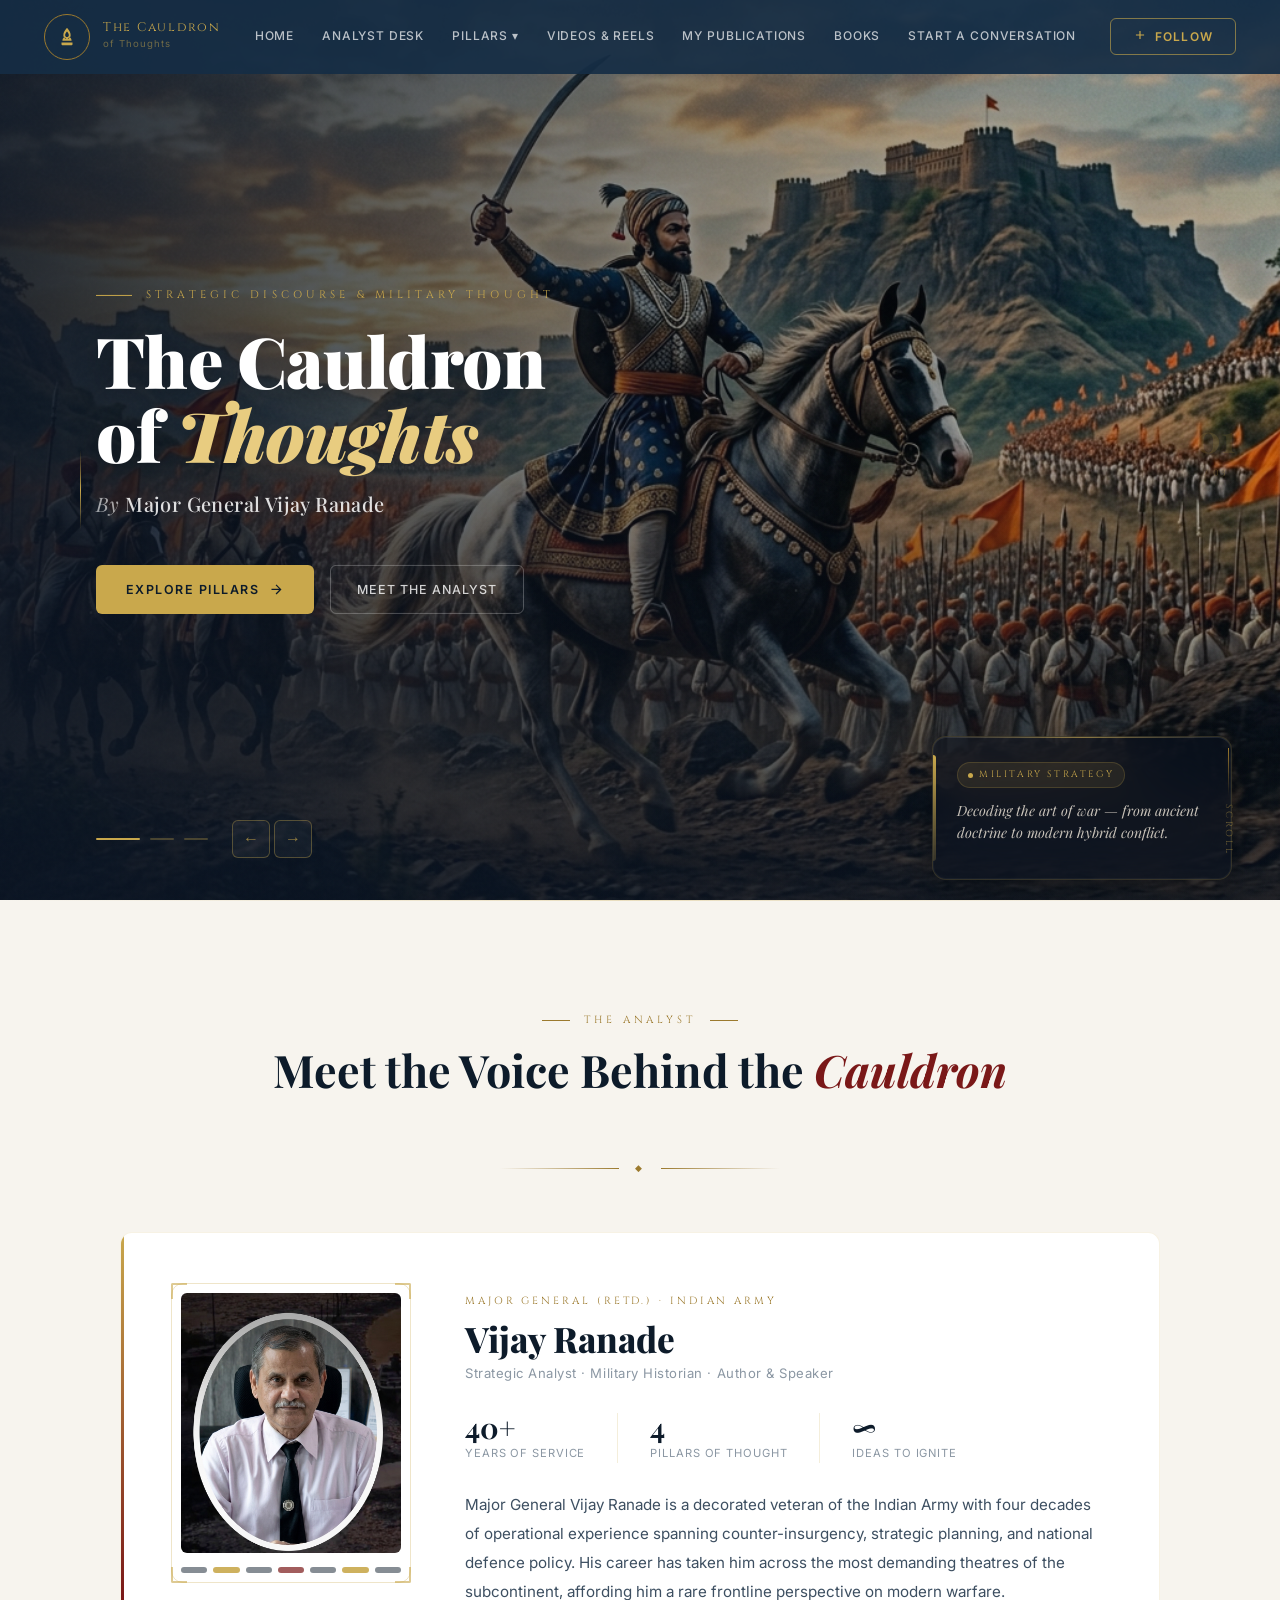
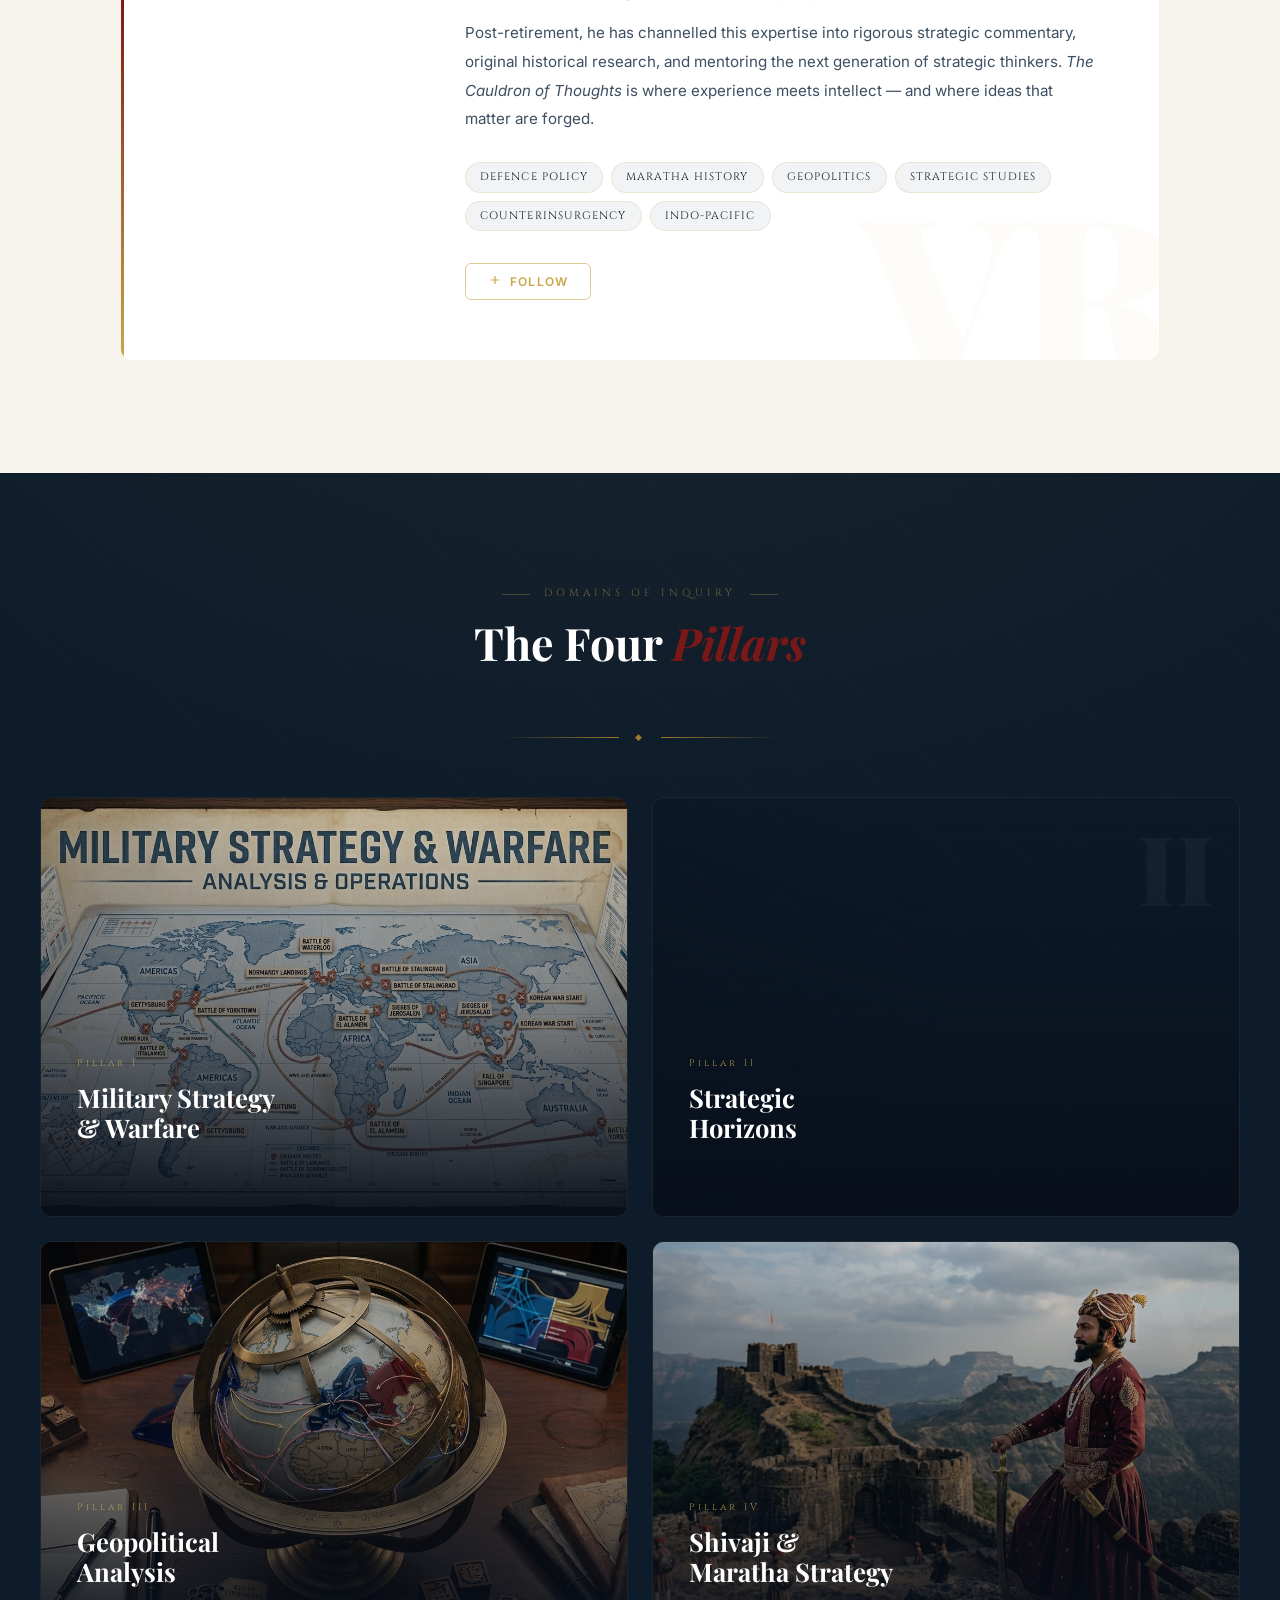
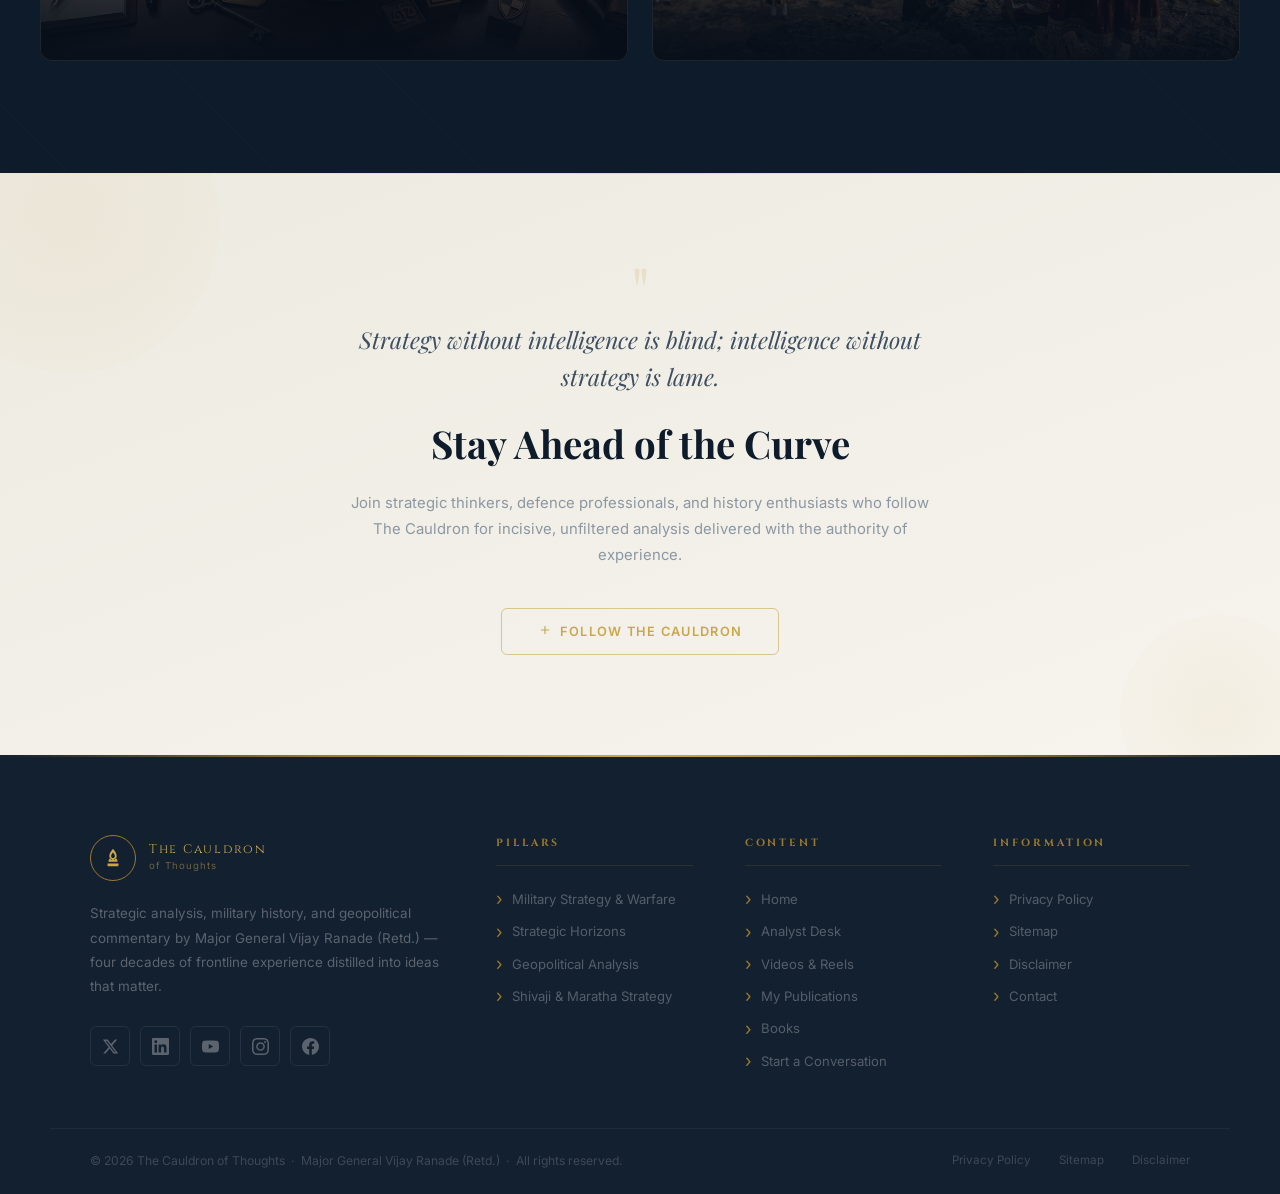
==== commit fb00b9d8: "Update index.html" ====
--- a/cauldron-of-thoughts/index.html
+++ b/cauldron-of-thoughts/index.html
@@ -1,554 +1,1071 @@
-<!DOCTYPE html PUBLIC "-//W3C//DTD HTML 4.01//EN" "http://www.w3.org/TR/html4/strict.dtd">
-<html>
+<!DOCTYPE html>
+
+<html lang="en">
+
 <head>
-  <meta http-equiv="Content-Type" content="text/html; charset=utf-8">
-  <meta http-equiv="Content-Style-Type" content="text/css">
-  <title></title>
-  <meta name="Description" content="The Cauldron of Thoughts — Strategic insights on military strategy, geopolitics and Maratha history by Major General Vijay Ranade.">
-  <meta name="Generator" content="Cocoa HTML Writer">
-  <meta name="CocoaVersion" content="2487.7">
-  <style type="text/css">
-    p.p1 {margin: 0.0px 0.0px 0.0px 0.0px; font: 12.0px Times; -webkit-text-stroke: #000000}
-    p.p2 {margin: 0.0px 0.0px 0.0px 0.0px; font: 12.0px Times; -webkit-text-stroke: #000000; min-height: 14.0px}
-    span.s1 {font-kerning: none}
-  </style>
+
+  <meta charset="UTF-8" />
+
+  <meta name="viewport" content="width=device-width, initial-scale=1.0" />
+
+  <meta name="description" content="The Cauldron of Thoughts — Strategic insights on military strategy, geopolitics and Maratha history by Major General Vijay Ranade." />
+
+  <meta property="og:title" content="The Cauldron of Thoughts | Maj Gen Vijay Ranade" />
+
+  <meta property="og:description" content="Military strategy, geopolitics and Maratha history — distilled from four decades of frontline experience." />
+
+  <title>The Cauldron of Thoughts | Maj Gen Vijay Ranade</title>
+
+  <link rel="icon" type="image/svg+xml" href="assets/icons/favicon.svg" />
+
+  <link rel="stylesheet" href="assets/css/style.css" />
+
+  <link rel="preconnect" href="https://fonts.googleapis.com" />
+
+  <link rel="preconnect" href="https://fonts.gstatic.com" crossorigin />
+
 </head>
+
 <body>
-<p class="p1"><span class="s1">&lt;!DOCTYPE html&gt;</span></p>
-<p class="p1"><span class="s1">&lt;html lang="en"&gt;</span></p>
-<p class="p1"><span class="s1">&lt;head&gt;</span></p>
-<p class="p1"><span class="s1"><span class="Apple-converted-space">  </span>&lt;meta charset="UTF-8" /&gt;</span></p>
-<p class="p1"><span class="s1"><span class="Apple-converted-space">  </span>&lt;meta name="viewport" content="width=device-width, initial-scale=1.0" /&gt;</span></p>
-<p class="p1"><span class="s1"><span class="Apple-converted-space">  </span>&lt;meta name="description" content="The Cauldron of Thoughts — Strategic insights on military strategy, geopolitics and Maratha history by Major General Vijay Ranade." /&gt;</span></p>
-<p class="p1"><span class="s1"><span class="Apple-converted-space">  </span>&lt;meta property="og:title" content="The Cauldron of Thoughts | Maj Gen Vijay Ranade" /&gt;</span></p>
-<p class="p1"><span class="s1"><span class="Apple-converted-space">  </span>&lt;meta property="og:description" content="Military strategy, geopolitics and Maratha history — distilled from four decades of frontline experience." /&gt;</span></p>
-<p class="p1"><span class="s1"><span class="Apple-converted-space">  </span>&lt;title&gt;The Cauldron of Thoughts | Maj Gen Vijay Ranade&lt;/title&gt;</span></p>
-<p class="p1"><span class="s1"><span class="Apple-converted-space">  </span>&lt;link rel="icon" type="image/svg+xml" href="assets/icons/favicon.svg" /&gt;</span></p>
-<p class="p1"><span class="s1"><span class="Apple-converted-space">  </span>&lt;link rel="stylesheet" href="assets/css/style.css" /&gt;</span></p>
-<p class="p1"><span class="s1"><span class="Apple-converted-space">  </span>&lt;link rel="preconnect" href="https://fonts.googleapis.com" /&gt;</span></p>
-<p class="p1"><span class="s1"><span class="Apple-converted-space">  </span>&lt;link rel="preconnect" href="https://fonts.gstatic.com" crossorigin /&gt;</span></p>
-<p class="p1"><span class="s1">&lt;/head&gt;</span></p>
-<p class="p1"><span class="s1">&lt;body&gt;</span></p>
-<p class="p2"><span class="s1"></span><br></p>
-<p class="p1"><span class="s1">&lt;!-- PAGE LOADER --&gt;</span></p>
-<p class="p1"><span class="s1">&lt;div class="page-loader" role="status" aria-label="Loading"&gt;</span></p>
-<p class="p1"><span class="s1"><span class="Apple-converted-space">  </span>&lt;div class="loader__emblem" aria-hidden="true"&gt;&lt;/div&gt;</span></p>
-<p class="p1"><span class="s1"><span class="Apple-converted-space">  </span>&lt;p class="loader__text"&gt;The Cauldron of Thoughts&lt;/p&gt;</span></p>
-<p class="p1"><span class="s1">&lt;/div&gt;</span></p>
-<p class="p2"><span class="s1"></span><br></p>
-<p class="p1"><span class="s1">&lt;!-- CURSOR GLOW --&gt;</span></p>
-<p class="p1"><span class="s1">&lt;div class="cursor-glow" aria-hidden="true"&gt;&lt;/div&gt;</span></p>
-<p class="p2"><span class="s1"></span><br></p>
-<p class="p2"><span class="s1"></span><br></p>
-<p class="p1"><span class="s1">&lt;!-- ====================================================</span></p>
-<p class="p1"><span class="s1"><span class="Apple-converted-space">     </span>NAVBAR</span></p>
-<p class="p1"><span class="s1">===================================================== --&gt;</span></p>
-<p class="p1"><span class="s1">&lt;header&gt;</span></p>
-<p class="p1"><span class="s1"><span class="Apple-converted-space">  </span>&lt;nav class="navbar" role="navigation" aria-label="Main navigation"&gt;</span></p>
-<p class="p2"><span class="s1"></span><br></p>
-<p class="p1"><span class="s1"><span class="Apple-converted-space">    </span>&lt;a href="index.html" class="navbar__logo" aria-label="Home — The Cauldron of Thoughts"&gt;</span></p>
-<p class="p1"><span class="s1"><span class="Apple-converted-space">      </span>&lt;div class="navbar__logo-icon"&gt;</span></p>
-<p class="p1"><span class="s1"><span class="Apple-converted-space">        </span>&lt;svg viewBox="0 0 24 24" aria-hidden="true"&gt;</span></p>
-<p class="p1"><span class="s1"><span class="Apple-converted-space">          </span>&lt;path d="M12 2C9.5 5 8 7.5 8 10c0 2.21 1.79 4 4 4s4-1.79 4-4c0-2.5-1.5-5-4-8zm0 10c-1.1 0-2-.9-2-2 0-1.2.6-2.5 2-4 1.4 1.5 2 2.8 2 4 0 1.1-.9 2-2 2zm-6 6h12v2a1 1 0 01-1 1H7a1 1 0 01-1-1v-2zm1-2c0-1.49.69-2.82 1.77-3.7.6.46 1.37.81 2.23 1.03V14h2v-.67a5.4 5.4 0 002.23-1.03C16.31 13.18 17 14.51 17 16H7z"/&gt;</span></p>
-<p class="p1"><span class="s1"><span class="Apple-converted-space">        </span>&lt;/svg&gt;</span></p>
-<p class="p1"><span class="s1"><span class="Apple-converted-space">      </span>&lt;/div&gt;</span></p>
-<p class="p1"><span class="s1"><span class="Apple-converted-space">      </span>&lt;div class="navbar__logo-text"&gt;</span></p>
-<p class="p1"><span class="s1"><span class="Apple-converted-space">        </span>&lt;div class="navbar__logo-name"&gt;The Cauldron&lt;/div&gt;</span></p>
-<p class="p1"><span class="s1"><span class="Apple-converted-space">        </span>&lt;div class="navbar__logo-tagline"&gt;of Thoughts&lt;/div&gt;</span></p>
-<p class="p1"><span class="s1"><span class="Apple-converted-space">      </span>&lt;/div&gt;</span></p>
-<p class="p1"><span class="s1"><span class="Apple-converted-space">    </span>&lt;/a&gt;</span></p>
-<p class="p2"><span class="s1"></span><br></p>
-<p class="p1"><span class="s1"><span class="Apple-converted-space">    </span>&lt;ul class="navbar__nav"&gt;</span></p>
-<p class="p1"><span class="s1"><span class="Apple-converted-space">      </span>&lt;li&gt;&lt;a href="#home"&gt;Home&lt;/a&gt;&lt;/li&gt;</span></p>
-<p class="p1"><span class="s1"><span class="Apple-converted-space">      </span>&lt;li&gt;&lt;a href="#author"&gt;Analyst Desk&lt;/a&gt;&lt;/li&gt;</span></p>
-<p class="p2"><span class="s1"></span><br></p>
-<p class="p1"><span class="s1"><span class="Apple-converted-space">      </span>&lt;li class="has-dropdown"&gt;</span></p>
-<p class="p1"><span class="s1"><span class="Apple-converted-space">        </span>&lt;span class="nav-link" tabindex="0" aria-haspopup="true"&gt;Pillars ▾&lt;/span&gt;</span></p>
-<p class="p1"><span class="s1"><span class="Apple-converted-space">        </span>&lt;ul class="dropdown" role="menu"&gt;</span></p>
-<p class="p1"><span class="s1"><span class="Apple-converted-space">          </span>&lt;li role="menuitem"&gt;</span></p>
-<p class="p1"><span class="s1"><span class="Apple-converted-space">            </span>&lt;a href="pages/military-strategy.html"&gt;</span></p>
-<p class="p1"><span class="s1"><span class="Apple-converted-space">              </span>&lt;span class="dropdown-icon"&gt;⚔&lt;/span&gt;</span></p>
-<p class="p1"><span class="s1"><span class="Apple-converted-space">              </span>Military Strategy &amp;amp; Warfare</span></p>
-<p class="p1"><span class="s1"><span class="Apple-converted-space">            </span>&lt;/a&gt;</span></p>
-<p class="p1"><span class="s1"><span class="Apple-converted-space">          </span>&lt;/li&gt;</span></p>
-<p class="p1"><span class="s1"><span class="Apple-converted-space">          </span>&lt;li role="menuitem"&gt;</span></p>
-<p class="p1"><span class="s1"><span class="Apple-converted-space">            </span>&lt;a href="pages/strategic-horizons.html"&gt;</span></p>
-<p class="p1"><span class="s1"><span class="Apple-converted-space">              </span>&lt;span class="dropdown-icon"&gt;🌐&lt;/span&gt;</span></p>
-<p class="p1"><span class="s1"><span class="Apple-converted-space">              </span>Strategic Horizons</span></p>
-<p class="p1"><span class="s1"><span class="Apple-converted-space">            </span>&lt;/a&gt;</span></p>
-<p class="p1"><span class="s1"><span class="Apple-converted-space">          </span>&lt;/li&gt;</span></p>
-<p class="p1"><span class="s1"><span class="Apple-converted-space">          </span>&lt;li role="menuitem"&gt;</span></p>
-<p class="p1"><span class="s1"><span class="Apple-converted-space">            </span>&lt;a href="pages/geopolitical-analysis.html"&gt;</span></p>
-<p class="p1"><span class="s1"><span class="Apple-converted-space">              </span>&lt;span class="dropdown-icon"&gt;🗺&lt;/span&gt;</span></p>
-<p class="p1"><span class="s1"><span class="Apple-converted-space">              </span>Geopolitical Analysis</span></p>
-<p class="p1"><span class="s1"><span class="Apple-converted-space">            </span>&lt;/a&gt;</span></p>
-<p class="p1"><span class="s1"><span class="Apple-converted-space">          </span>&lt;/li&gt;</span></p>
-<p class="p1"><span class="s1"><span class="Apple-converted-space">          </span>&lt;li role="menuitem"&gt;</span></p>
-<p class="p1"><span class="s1"><span class="Apple-converted-space">            </span>&lt;a href="pages/shivaji-maratha-strategy.html"&gt;</span></p>
-<p class="p1"><span class="s1"><span class="Apple-converted-space">              </span>&lt;span class="dropdown-icon"&gt;🏯&lt;/span&gt;</span></p>
-<p class="p1"><span class="s1"><span class="Apple-converted-space">              </span>Shivaji &amp;amp; Maratha Strategy</span></p>
-<p class="p1"><span class="s1"><span class="Apple-converted-space">            </span>&lt;/a&gt;</span></p>
-<p class="p1"><span class="s1"><span class="Apple-converted-space">          </span>&lt;/li&gt;</span></p>
-<p class="p1"><span class="s1"><span class="Apple-converted-space">        </span>&lt;/ul&gt;</span></p>
-<p class="p1"><span class="s1"><span class="Apple-converted-space">      </span>&lt;/li&gt;</span></p>
-<p class="p2"><span class="s1"></span><br></p>
-<p class="p1"><span class="s1"><span class="Apple-converted-space">      </span>&lt;li&gt;&lt;a href="pages/videos-reels.html"&gt;Videos &amp;amp; Reels&lt;/a&gt;&lt;/li&gt;</span></p>
-<p class="p1"><span class="s1"><span class="Apple-converted-space">      </span>&lt;li&gt;&lt;a href="pages/my-publications.html"&gt;My Publications&lt;/a&gt;&lt;/li&gt;</span></p>
-<p class="p1"><span class="s1"><span class="Apple-converted-space">      </span>&lt;li&gt;&lt;a href="pages/books.html"&gt;Books&lt;/a&gt;&lt;/li&gt;</span></p>
-<p class="p1"><span class="s1"><span class="Apple-converted-space">      </span>&lt;li&gt;&lt;a href="#contact"&gt;Start a Conversation&lt;/a&gt;&lt;/li&gt;</span></p>
-<p class="p1"><span class="s1"><span class="Apple-converted-space">    </span>&lt;/ul&gt;</span></p>
-<p class="p2"><span class="s1"></span><br></p>
-<p class="p1"><span class="s1"><span class="Apple-converted-space">    </span>&lt;button class="btn-follow" aria-label="Follow this blog"&gt;</span></p>
-<p class="p1"><span class="s1"><span class="Apple-converted-space">      </span>&lt;span class="follow-icon"&gt;</span></p>
-<p class="p1"><span class="s1"><span class="Apple-converted-space">        </span>&lt;svg viewBox="0 0 24 24" aria-hidden="true"&gt;&lt;path d="M19 13h-6v6h-2v-6H5v-2h6V5h2v6h6v2z"/&gt;&lt;/svg&gt;</span></p>
-<p class="p1"><span class="s1"><span class="Apple-converted-space">      </span>&lt;/span&gt;</span></p>
-<p class="p1"><span class="s1"><span class="Apple-converted-space">      </span>&lt;span class="follow-label"&gt;Follow&lt;/span&gt;</span></p>
-<p class="p1"><span class="s1"><span class="Apple-converted-space">    </span>&lt;/button&gt;</span></p>
-<p class="p2"><span class="s1"></span><br></p>
-<p class="p1"><span class="s1"><span class="Apple-converted-space">    </span>&lt;button class="navbar__hamburger" aria-label="Open menu" aria-expanded="false"&gt;</span></p>
-<p class="p1"><span class="s1"><span class="Apple-converted-space">      </span>&lt;span&gt;&lt;/span&gt;&lt;span&gt;&lt;/span&gt;&lt;span&gt;&lt;/span&gt;</span></p>
-<p class="p1"><span class="s1"><span class="Apple-converted-space">    </span>&lt;/button&gt;</span></p>
-<p class="p1"><span class="s1"><span class="Apple-converted-space">  </span>&lt;/nav&gt;</span></p>
-<p class="p1"><span class="s1">&lt;/header&gt;</span></p>
-<p class="p2"><span class="s1"></span><br></p>
-<p class="p1"><span class="s1">&lt;!-- Mobile Nav --&gt;</span></p>
-<p class="p1"><span class="s1">&lt;nav class="mobile-nav" aria-label="Mobile navigation"&gt;</span></p>
-<p class="p1"><span class="s1"><span class="Apple-converted-space">  </span>&lt;button class="mobile-nav__close" aria-label="Close menu"&gt;&amp;times;&lt;/button&gt;</span></p>
-<p class="p1"><span class="s1"><span class="Apple-converted-space">  </span>&lt;a href="#home"&gt;Home&lt;/a&gt;</span></p>
-<p class="p1"><span class="s1"><span class="Apple-converted-space">  </span>&lt;a href="#author"&gt;Analyst Desk&lt;/a&gt;</span></p>
-<p class="p1"><span class="s1"><span class="Apple-converted-space">  </span>&lt;span class="nav-mob"&gt;Pillars&lt;/span&gt;</span></p>
-<p class="p1"><span class="s1"><span class="Apple-converted-space">  </span>&lt;a href="pages/military-strategy.html" <span class="Apple-converted-space">    </span>class="mobile-nav__sub"&gt;Military Strategy &amp;amp; Warfare&lt;/a&gt;</span></p>
-<p class="p1"><span class="s1"><span class="Apple-converted-space">  </span>&lt;a href="pages/strategic-horizons.html"<span class="Apple-converted-space">    </span>class="mobile-nav__sub"&gt;Strategic Horizons&lt;/a&gt;</span></p>
-<p class="p1"><span class="s1"><span class="Apple-converted-space">  </span>&lt;a href="pages/geopolitical-analysis.html" class="mobile-nav__sub"&gt;Geopolitical Analysis&lt;/a&gt;</span></p>
-<p class="p1"><span class="s1"><span class="Apple-converted-space">  </span>&lt;a href="pages/shivaji-maratha-strategy.html" class="mobile-nav__sub"&gt;Shivaji &amp;amp; Maratha Strategy&lt;/a&gt;</span></p>
-<p class="p1"><span class="s1"><span class="Apple-converted-space">  </span>&lt;a href="pages/videos-reels.html"&gt;Videos &amp;amp; Reels&lt;/a&gt;</span></p>
-<p class="p1"><span class="s1"><span class="Apple-converted-space">  </span>&lt;a href="pages/my-publications.html"&gt;My Publications&lt;/a&gt;</span></p>
-<p class="p1"><span class="s1"><span class="Apple-converted-space">  </span>&lt;a href="pages/books.html"&gt;Books&lt;/a&gt;</span></p>
-<p class="p1"><span class="s1"><span class="Apple-converted-space">  </span>&lt;a href="#contact"&gt;Start a Conversation&lt;/a&gt;</span></p>
-<p class="p1"><span class="s1">&lt;/nav&gt;</span></p>
-<p class="p2"><span class="s1"></span><br></p>
-<p class="p2"><span class="s1"></span><br></p>
-<p class="p1"><span class="s1">&lt;!-- ====================================================</span></p>
-<p class="p1"><span class="s1"><span class="Apple-converted-space">     </span>HERO SLIDER</span></p>
-<p class="p1"><span class="s1">===================================================== --&gt;</span></p>
-<p class="p1"><span class="s1">&lt;section class="hero" id="home" aria-label="Featured images"&gt;</span></p>
-<p class="p2"><span class="s1"></span><br></p>
-<p class="p1"><span class="s1"><span class="Apple-converted-space">  </span>&lt;div class="hero__slides" role="list"&gt;</span></p>
-<p class="p2"><span class="s1"></span><br></p>
-<p class="p1"><span class="s1"><span class="Apple-converted-space">    </span>&lt;!-- SLIDE 1 — add your image to assets/images/hero/hero-1.jpg --&gt;</span></p>
-<p class="p1"><span class="s1"><span class="Apple-converted-space">    </span>&lt;article class="hero__slide" role="listitem"&gt;</span></p>
-<p class="p1"><span class="s1"><span class="Apple-converted-space">      </span>&lt;img src="assets/images/hero/hero-1.jpg" alt="Military strategy — maps and command decisions" loading="eager" /&gt;</span></p>
-<p class="p1"><span class="s1"><span class="Apple-converted-space">      </span>&lt;div class="hero__overlay" aria-hidden="true"&gt;&lt;/div&gt;</span></p>
-<p class="p1"><span class="s1"><span class="Apple-converted-space">      </span>&lt;div class="hero__grain"<span class="Apple-converted-space">  </span>aria-hidden="true"&gt;&lt;/div&gt;</span></p>
-<p class="p1"><span class="s1"><span class="Apple-converted-space">    </span>&lt;/article&gt;</span></p>
-<p class="p2"><span class="s1"></span><br></p>
-<p class="p1"><span class="s1"><span class="Apple-converted-space">    </span>&lt;!-- SLIDE 2 --&gt;</span></p>
-<p class="p1"><span class="s1"><span class="Apple-converted-space">    </span>&lt;article class="hero__slide" role="listitem"&gt;</span></p>
-<p class="p1"><span class="s1"><span class="Apple-converted-space">      </span>&lt;img src="assets/images/hero/hero-2.jpg" alt="Geopolitical horizons — the world seen through strategy" loading="lazy" /&gt;</span></p>
-<p class="p1"><span class="s1"><span class="Apple-converted-space">      </span>&lt;div class="hero__overlay" aria-hidden="true"&gt;&lt;/div&gt;</span></p>
-<p class="p1"><span class="s1"><span class="Apple-converted-space">      </span>&lt;div class="hero__grain"<span class="Apple-converted-space">  </span>aria-hidden="true"&gt;&lt;/div&gt;</span></p>
-<p class="p1"><span class="s1"><span class="Apple-converted-space">    </span>&lt;/article&gt;</span></p>
-<p class="p2"><span class="s1"></span><br></p>
-<p class="p1"><span class="s1"><span class="Apple-converted-space">    </span>&lt;!-- SLIDE 3 --&gt;</span></p>
-<p class="p1"><span class="s1"><span class="Apple-converted-space">    </span>&lt;article class="hero__slide" role="listitem"&gt;</span></p>
-<p class="p1"><span class="s1"><span class="Apple-converted-space">      </span>&lt;img src="assets/images/hero/hero-3.jpg" alt="Shivaji and the Maratha forts — legacy of strategic genius" loading="lazy" /&gt;</span></p>
-<p class="p1"><span class="s1"><span class="Apple-converted-space">      </span>&lt;div class="hero__overlay" aria-hidden="true"&gt;&lt;/div&gt;</span></p>
-<p class="p1"><span class="s1"><span class="Apple-converted-space">      </span>&lt;div class="hero__grain"<span class="Apple-converted-space">  </span>aria-hidden="true"&gt;&lt;/div&gt;</span></p>
-<p class="p1"><span class="s1"><span class="Apple-converted-space">    </span>&lt;/article&gt;</span></p>
-<p class="p2"><span class="s1"></span><br></p>
-<p class="p1"><span class="s1"><span class="Apple-converted-space">  </span>&lt;/div&gt;</span></p>
-<p class="p2"><span class="s1"></span><br></p>
-<p class="p1"><span class="s1"><span class="Apple-converted-space">  </span>&lt;!-- Decorative vertical gold line --&gt;</span></p>
-<p class="p1"><span class="s1"><span class="Apple-converted-space">  </span>&lt;div class="hero__deco-line" aria-hidden="true"&gt;&lt;/div&gt;</span></p>
-<p class="p2"><span class="s1"></span><br></p>
-<p class="p1"><span class="s1"><span class="Apple-converted-space">  </span>&lt;!-- Title --&gt;</span></p>
-<p class="p1"><span class="s1"><span class="Apple-converted-space">  </span>&lt;div class="hero__title-block"&gt;</span></p>
-<p class="p1"><span class="s1"><span class="Apple-converted-space">    </span>&lt;p class="hero__eyebrow"&gt;</span></p>
-<p class="p1"><span class="s1"><span class="Apple-converted-space">      </span>&lt;span class="hero__eyebrow-line" aria-hidden="true"&gt;&lt;/span&gt;</span></p>
-<p class="p1"><span class="s1"><span class="Apple-converted-space">      </span>Strategic Discourse &amp;amp; Military Thought</span></p>
-<p class="p1"><span class="s1"><span class="Apple-converted-space">    </span>&lt;/p&gt;</span></p>
-<p class="p1"><span class="s1"><span class="Apple-converted-space">    </span>&lt;h1 class="hero__title"&gt;The Cauldron&lt;br&gt;of &lt;em&gt;Thoughts&lt;/em&gt;&lt;/h1&gt;</span></p>
-<p class="p1"><span class="s1"><span class="Apple-converted-space">    </span>&lt;p class="hero__subtitle"&gt;By &lt;strong&gt;Major General Vijay Ranade&lt;/strong&gt;&lt;/p&gt;</span></p>
-<p class="p1"><span class="s1"><span class="Apple-converted-space">    </span>&lt;div class="hero__cta"&gt;</span></p>
-<p class="p1"><span class="s1"><span class="Apple-converted-space">      </span>&lt;a href="#pillars" class="btn-hero-primary"&gt;</span></p>
-<p class="p1"><span class="s1"><span class="Apple-converted-space">        </span>Explore Pillars</span></p>
-<p class="p1"><span class="s1"><span class="Apple-converted-space">        </span>&lt;svg viewBox="0 0 24 24" aria-hidden="true"&gt;&lt;path d="M12 4l-1.41 1.41L16.17 11H4v2h12.17l-5.58 5.59L12 20l8-8z"/&gt;&lt;/svg&gt;</span></p>
-<p class="p1"><span class="s1"><span class="Apple-converted-space">      </span>&lt;/a&gt;</span></p>
-<p class="p1"><span class="s1"><span class="Apple-converted-space">      </span>&lt;a href="#author" class="btn-hero-ghost"&gt;Meet the Analyst&lt;/a&gt;</span></p>
-<p class="p1"><span class="s1"><span class="Apple-converted-space">    </span>&lt;/div&gt;</span></p>
-<p class="p1"><span class="s1"><span class="Apple-converted-space">  </span>&lt;/div&gt;</span></p>
-<p class="p2"><span class="s1"></span><br></p>
-<p class="p1"><span class="s1"><span class="Apple-converted-space">  </span>&lt;!-- Slide counter --&gt;</span></p>
-<p class="p1"><span class="s1"><span class="Apple-converted-space">  </span>&lt;div class="hero__counter" aria-hidden="true"&gt;</span></p>
-<p class="p1"><span class="s1"><span class="Apple-converted-space">    </span>&lt;div class="hero__counter-current"&gt;01&lt;/div&gt;</span></p>
-<p class="p1"><span class="s1"><span class="Apple-converted-space">    </span>&lt;div class="hero__counter-total"&gt;/ 03&lt;/div&gt;</span></p>
-<p class="p1"><span class="s1"><span class="Apple-converted-space">  </span>&lt;/div&gt;</span></p>
-<p class="p2"><span class="s1"></span><br></p>
-<p class="p1"><span class="s1"><span class="Apple-converted-space">  </span>&lt;!-- Slide labels (JS toggles display) --&gt;</span></p>
-<p class="p1"><span class="s1"><span class="Apple-converted-space">  </span>&lt;div class="hero__label" id="label-0" aria-live="polite"&gt;</span></p>
-<p class="p1"><span class="s1"><span class="Apple-converted-space">    </span>&lt;p class="hero__label-cat"&gt;Military Strategy&lt;/p&gt;</span></p>
-<p class="p1"><span class="s1"><span class="Apple-converted-space">    </span>&lt;p class="hero__label-text"&gt;Decoding the art of war — from ancient doctrine to modern hybrid conflict.&lt;/p&gt;</span></p>
-<p class="p1"><span class="s1"><span class="Apple-converted-space">  </span>&lt;/div&gt;</span></p>
-<p class="p1"><span class="s1"><span class="Apple-converted-space">  </span>&lt;div class="hero__label" id="label-1" style="display:none;" aria-live="polite"&gt;</span></p>
-<p class="p1"><span class="s1"><span class="Apple-converted-space">    </span>&lt;p class="hero__label-cat"&gt;Strategic Horizons&lt;/p&gt;</span></p>
-<p class="p1"><span class="s1"><span class="Apple-converted-space">    </span>&lt;p class="hero__label-text"&gt;Scanning tomorrow's geopolitical landscape through the lens of seasoned analysis.&lt;/p&gt;</span></p>
-<p class="p1"><span class="s1"><span class="Apple-converted-space">  </span>&lt;/div&gt;</span></p>
-<p class="p1"><span class="s1"><span class="Apple-converted-space">  </span>&lt;div class="hero__label" id="label-2" style="display:none;" aria-live="polite"&gt;</span></p>
-<p class="p1"><span class="s1"><span class="Apple-converted-space">    </span>&lt;p class="hero__label-cat"&gt;Shivaji &amp;amp; Maratha Strategy&lt;/p&gt;</span></p>
-<p class="p1"><span class="s1"><span class="Apple-converted-space">    </span>&lt;p class="hero__label-text"&gt;Unearthing the timeless strategic genius that shaped a subcontinent.&lt;/p&gt;</span></p>
-<p class="p1"><span class="s1"><span class="Apple-converted-space">  </span>&lt;/div&gt;</span></p>
-<p class="p2"><span class="s1"></span><br></p>
-<p class="p1"><span class="s1"><span class="Apple-converted-space">  </span>&lt;!-- Controls --&gt;</span></p>
-<p class="p1"><span class="s1"><span class="Apple-converted-space">  </span>&lt;div class="hero__controls" aria-label="Slider controls"&gt;</span></p>
-<p class="p1"><span class="s1"><span class="Apple-converted-space">    </span>&lt;div class="hero__dots" role="tablist"&gt;</span></p>
-<p class="p1"><span class="s1"><span class="Apple-converted-space">      </span>&lt;button class="hero__dot active" role="tab" aria-selected="true"<span class="Apple-converted-space">  </span>aria-label="Slide 1"&gt;&lt;/button&gt;</span></p>
-<p class="p1"><span class="s1"><span class="Apple-converted-space">      </span>&lt;button class="hero__dot"<span class="Apple-converted-space">        </span>role="tab" aria-selected="false" aria-label="Slide 2"&gt;&lt;/button&gt;</span></p>
-<p class="p1"><span class="s1"><span class="Apple-converted-space">      </span>&lt;button class="hero__dot"<span class="Apple-converted-space">        </span>role="tab" aria-selected="false" aria-label="Slide 3"&gt;&lt;/button&gt;</span></p>
-<p class="p1"><span class="s1"><span class="Apple-converted-space">    </span>&lt;/div&gt;</span></p>
-<p class="p1"><span class="s1"><span class="Apple-converted-space">    </span>&lt;div class="hero__arrows"&gt;</span></p>
-<p class="p1"><span class="s1"><span class="Apple-converted-space">      </span>&lt;button class="hero__arrow hero__arrow--prev" aria-label="Previous slide"&gt;&amp;#8592;&lt;/button&gt;</span></p>
-<p class="p1"><span class="s1"><span class="Apple-converted-space">      </span>&lt;button class="hero__arrow hero__arrow--next" aria-label="Next slide"&gt;&amp;#8594;&lt;/button&gt;</span></p>
-<p class="p1"><span class="s1"><span class="Apple-converted-space">    </span>&lt;/div&gt;</span></p>
-<p class="p1"><span class="s1"><span class="Apple-converted-space">  </span>&lt;/div&gt;</span></p>
-<p class="p2"><span class="s1"></span><br></p>
-<p class="p1"><span class="s1"><span class="Apple-converted-space">  </span>&lt;!-- Scroll cue --&gt;</span></p>
-<p class="p1"><span class="s1"><span class="Apple-converted-space">  </span>&lt;div class="hero__scroll-cue" aria-hidden="true"&gt;</span></p>
-<p class="p1"><span class="s1"><span class="Apple-converted-space">    </span>&lt;div class="hero__scroll-line"&gt;&lt;/div&gt;</span></p>
-<p class="p1"><span class="s1"><span class="Apple-converted-space">    </span>&lt;span&gt;Scroll&lt;/span&gt;</span></p>
-<p class="p1"><span class="s1"><span class="Apple-converted-space">  </span>&lt;/div&gt;</span></p>
-<p class="p2"><span class="s1"></span><br></p>
-<p class="p1"><span class="s1">&lt;/section&gt;</span></p>
-<p class="p2"><span class="s1"></span><br></p>
-<p class="p2"><span class="s1"></span><br></p>
-<p class="p1"><span class="s1">&lt;!-- ====================================================</span></p>
-<p class="p1"><span class="s1"><span class="Apple-converted-space">     </span>AUTHOR / ANALYST DESK</span></p>
-<p class="p1"><span class="s1">===================================================== --&gt;</span></p>
-<p class="p1"><span class="s1">&lt;section class="author-section" id="author" aria-labelledby="author-heading"&gt;</span></p>
-<p class="p1"><span class="s1"><span class="Apple-converted-space">  </span>&lt;div class="container" style="max-width:1080px;margin:0 auto;"&gt;</span></p>
-<p class="p2"><span class="s1"></span><br></p>
-<p class="p1"><span class="s1"><span class="Apple-converted-space">    </span>&lt;div class="section-header reveal"&gt;</span></p>
-<p class="p1"><span class="s1"><span class="Apple-converted-space">      </span>&lt;p class="section-eyebrow"&gt;The Analyst&lt;/p&gt;</span></p>
-<p class="p1"><span class="s1"><span class="Apple-converted-space">      </span>&lt;h2 class="section-title" id="author-heading"&gt;Meet the Voice Behind the &lt;em&gt;Cauldron&lt;/em&gt;&lt;/h2&gt;</span></p>
-<p class="p1"><span class="s1"><span class="Apple-converted-space">    </span>&lt;/div&gt;</span></p>
-<p class="p2"><span class="s1"></span><br></p>
-<p class="p1"><span class="s1"><span class="Apple-converted-space">    </span>&lt;div class="gold-rule reveal"&gt;&lt;span&gt;&amp;#9670;&lt;/span&gt;&lt;/div&gt;</span></p>
-<p class="p2"><span class="s1"></span><br></p>
-<p class="p1"><span class="s1"><span class="Apple-converted-space">    </span>&lt;div class="author-card reveal"&gt;</span></p>
-<p class="p1"><span class="s1"><span class="Apple-converted-space">      </span>&lt;!-- Photo --&gt;</span></p>
-<p class="p1"><span class="s1"><span class="Apple-converted-space">      </span>&lt;div class="author-card__image-wrap"&gt;</span></p>
-<p class="p1"><span class="s1"><span class="Apple-converted-space">        </span>&lt;div class="author-card__image-frame" aria-hidden="true"&gt;&lt;/div&gt;</span></p>
-<p class="p1"><span class="s1"><span class="Apple-converted-space">        </span>&lt;div class="author-card__corner author-card__corner--tl" aria-hidden="true"&gt;&lt;/div&gt;</span></p>
-<p class="p1"><span class="s1"><span class="Apple-converted-space">        </span>&lt;div class="author-card__corner author-card__corner--tr" aria-hidden="true"&gt;&lt;/div&gt;</span></p>
-<p class="p1"><span class="s1"><span class="Apple-converted-space">        </span>&lt;div class="author-card__corner author-card__corner--bl" aria-hidden="true"&gt;&lt;/div&gt;</span></p>
-<p class="p1"><span class="s1"><span class="Apple-converted-space">        </span>&lt;div class="author-card__corner author-card__corner--br" aria-hidden="true"&gt;&lt;/div&gt;</span></p>
-<p class="p2"><span class="s1"></span><br></p>
-<p class="p1"><span class="s1"><span class="Apple-converted-space">        </span>&lt;!-- Replace src with your author photo: assets/images/author/author.jpg --&gt;</span></p>
-<p class="p1"><span class="s1"><span class="Apple-converted-space">        </span>&lt;img</span></p>
-<p class="p1"><span class="s1"><span class="Apple-converted-space">          </span>src="assets/images/author/author.jpg"</span></p>
-<p class="p1"><span class="s1"><span class="Apple-converted-space">          </span>alt="Major General Vijay Ranade (Retd.), Indian Army"</span></p>
-<p class="p1"><span class="s1"><span class="Apple-converted-space">          </span>class="author-card__image"</span></p>
-<p class="p1"><span class="s1"><span class="Apple-converted-space">          </span>onerror="this.style.display='none';document.getElementById('author-placeholder').style.display='flex';"</span></p>
-<p class="p1"><span class="s1"><span class="Apple-converted-space">        </span>/&gt;</span></p>
-<p class="p1"><span class="s1"><span class="Apple-converted-space">        </span>&lt;div class="author-card__placeholder" id="author-placeholder" style="display:none;"&gt;</span></p>
-<p class="p1"><span class="s1"><span class="Apple-converted-space">          </span>&lt;svg viewBox="0 0 24 24"&gt;&lt;path d="M12 12c2.7 0 4.8-2.1 4.8-4.8S14.7 2.4 12 2.4 7.2 4.5 7.2 7.2 9.3 12 12 12zm0 2.4c-3.2 0-9.6 1.6-9.6 4.8v2.4h19.2v-2.4c0-3.2-6.4-4.8-9.6-4.8z"/&gt;&lt;/svg&gt;</span></p>
-<p class="p1"><span class="s1"><span class="Apple-converted-space">          </span>&lt;span&gt;Author Photo&lt;/span&gt;</span></p>
-<p class="p1"><span class="s1"><span class="Apple-converted-space">        </span>&lt;/div&gt;</span></p>
-<p class="p2"><span class="s1"></span><br></p>
-<p class="p1"><span class="s1"><span class="Apple-converted-space">        </span>&lt;!-- Rank ribbon decoration --&gt;</span></p>
-<p class="p1"><span class="s1"><span class="Apple-converted-space">        </span>&lt;div class="author-card__ribbons" aria-hidden="true"&gt;</span></p>
-<p class="p1"><span class="s1"><span class="Apple-converted-space">          </span>&lt;div class="ribbon ribbon--navy"&gt;&lt;/div&gt;</span></p>
-<p class="p1"><span class="s1"><span class="Apple-converted-space">          </span>&lt;div class="ribbon ribbon--gold"&gt;&lt;/div&gt;</span></p>
-<p class="p1"><span class="s1"><span class="Apple-converted-space">          </span>&lt;div class="ribbon ribbon--navy"&gt;&lt;/div&gt;</span></p>
-<p class="p1"><span class="s1"><span class="Apple-converted-space">          </span>&lt;div class="ribbon ribbon--crimson"&gt;&lt;/div&gt;</span></p>
-<p class="p1"><span class="s1"><span class="Apple-converted-space">          </span>&lt;div class="ribbon ribbon--navy"&gt;&lt;/div&gt;</span></p>
-<p class="p1"><span class="s1"><span class="Apple-converted-space">          </span>&lt;div class="ribbon ribbon--gold"&gt;&lt;/div&gt;</span></p>
-<p class="p1"><span class="s1"><span class="Apple-converted-space">          </span>&lt;div class="ribbon ribbon--navy"&gt;&lt;/div&gt;</span></p>
-<p class="p1"><span class="s1"><span class="Apple-converted-space">        </span>&lt;/div&gt;</span></p>
-<p class="p1"><span class="s1"><span class="Apple-converted-space">      </span>&lt;/div&gt;</span></p>
-<p class="p2"><span class="s1"></span><br></p>
-<p class="p1"><span class="s1"><span class="Apple-converted-space">      </span>&lt;!-- Content --&gt;</span></p>
-<p class="p1"><span class="s1"><span class="Apple-converted-space">      </span>&lt;div class="author-card__content"&gt;</span></p>
-<p class="p1"><span class="s1"><span class="Apple-converted-space">        </span>&lt;p class="author-card__rank"&gt;Major General (Retd.) · Indian Army&lt;/p&gt;</span></p>
-<p class="p1"><span class="s1"><span class="Apple-converted-space">        </span>&lt;h3 class="author-card__name"&gt;Vijay Ranade&lt;/h3&gt;</span></p>
-<p class="p1"><span class="s1"><span class="Apple-converted-space">        </span>&lt;p class="author-card__role"&gt;Strategic Analyst · Military Historian · Author &amp;amp; Speaker&lt;/p&gt;</span></p>
-<p class="p2"><span class="s1"></span><br></p>
-<p class="p1"><span class="s1"><span class="Apple-converted-space">        </span>&lt;!-- Stats --&gt;</span></p>
-<p class="p1"><span class="s1"><span class="Apple-converted-space">        </span>&lt;div class="author-card__stats"&gt;</span></p>
-<p class="p1"><span class="s1"><span class="Apple-converted-space">          </span>&lt;div class="stat"&gt;</span></p>
-<p class="p1"><span class="s1"><span class="Apple-converted-space">            </span>&lt;div class="stat__number"&gt;40+&lt;/div&gt;</span></p>
-<p class="p1"><span class="s1"><span class="Apple-converted-space">            </span>&lt;div class="stat__label"&gt;Years of Service&lt;/div&gt;</span></p>
-<p class="p1"><span class="s1"><span class="Apple-converted-space">          </span>&lt;/div&gt;</span></p>
-<p class="p1"><span class="s1"><span class="Apple-converted-space">          </span>&lt;div class="stat-divider"&gt;&lt;/div&gt;</span></p>
-<p class="p1"><span class="s1"><span class="Apple-converted-space">          </span>&lt;div class="stat"&gt;</span></p>
-<p class="p1"><span class="s1"><span class="Apple-converted-space">            </span>&lt;div class="stat__number"&gt;4&lt;/div&gt;</span></p>
-<p class="p1"><span class="s1"><span class="Apple-converted-space">            </span>&lt;div class="stat__label"&gt;Pillars of Thought&lt;/div&gt;</span></p>
-<p class="p1"><span class="s1"><span class="Apple-converted-space">          </span>&lt;/div&gt;</span></p>
-<p class="p1"><span class="s1"><span class="Apple-converted-space">          </span>&lt;div class="stat-divider"&gt;&lt;/div&gt;</span></p>
-<p class="p1"><span class="s1"><span class="Apple-converted-space">          </span>&lt;div class="stat"&gt;</span></p>
-<p class="p1"><span class="s1"><span class="Apple-converted-space">            </span>&lt;div class="stat__number"&gt;∞&lt;/div&gt;</span></p>
-<p class="p1"><span class="s1"><span class="Apple-converted-space">            </span>&lt;div class="stat__label"&gt;Ideas to Ignite&lt;/div&gt;</span></p>
-<p class="p1"><span class="s1"><span class="Apple-converted-space">          </span>&lt;/div&gt;</span></p>
-<p class="p1"><span class="s1"><span class="Apple-converted-space">        </span>&lt;/div&gt;</span></p>
-<p class="p2"><span class="s1"></span><br></p>
-<p class="p1"><span class="s1"><span class="Apple-converted-space">        </span>&lt;div class="author-card__bio"&gt;</span></p>
-<p class="p1"><span class="s1"><span class="Apple-converted-space">          </span>&lt;p&gt;</span></p>
-<p class="p1"><span class="s1"><span class="Apple-converted-space">            </span>Major General Vijay Ranade is a decorated veteran of the Indian Army with four decades</span></p>
-<p class="p1"><span class="s1"><span class="Apple-converted-space">            </span>of operational experience spanning counter-insurgency, strategic planning, and national</span></p>
-<p class="p1"><span class="s1"><span class="Apple-converted-space">            </span>defence policy. His career has taken him across the most demanding theatres of the</span></p>
-<p class="p1"><span class="s1"><span class="Apple-converted-space">            </span>subcontinent, affording him a rare frontline perspective on modern warfare.</span></p>
-<p class="p1"><span class="s1"><span class="Apple-converted-space">          </span>&lt;/p&gt;</span></p>
-<p class="p1"><span class="s1"><span class="Apple-converted-space">          </span>&lt;p&gt;</span></p>
-<p class="p1"><span class="s1"><span class="Apple-converted-space">            </span>Post-retirement, he has channelled this expertise into rigorous strategic commentary,</span></p>
-<p class="p1"><span class="s1"><span class="Apple-converted-space">            </span>original historical research, and mentoring the next generation of strategic thinkers.</span></p>
-<p class="p1"><span class="s1"><span class="Apple-converted-space">            </span>&lt;em&gt;The Cauldron of Thoughts&lt;/em&gt; is where experience meets intellect — and where</span></p>
-<p class="p1"><span class="s1"><span class="Apple-converted-space">            </span>ideas that matter are forged.</span></p>
-<p class="p1"><span class="s1"><span class="Apple-converted-space">          </span>&lt;/p&gt;</span></p>
-<p class="p1"><span class="s1"><span class="Apple-converted-space">        </span>&lt;/div&gt;</span></p>
-<p class="p2"><span class="s1"></span><br></p>
-<p class="p1"><span class="s1"><span class="Apple-converted-space">        </span>&lt;div class="author-card__tags"&gt;</span></p>
-<p class="p1"><span class="s1"><span class="Apple-converted-space">          </span>&lt;span class="tag"&gt;Defence Policy&lt;/span&gt;</span></p>
-<p class="p1"><span class="s1"><span class="Apple-converted-space">          </span>&lt;span class="tag"&gt;Maratha History&lt;/span&gt;</span></p>
-<p class="p1"><span class="s1"><span class="Apple-converted-space">          </span>&lt;span class="tag"&gt;Geopolitics&lt;/span&gt;</span></p>
-<p class="p1"><span class="s1"><span class="Apple-converted-space">          </span>&lt;span class="tag"&gt;Strategic Studies&lt;/span&gt;</span></p>
-<p class="p1"><span class="s1"><span class="Apple-converted-space">          </span>&lt;span class="tag"&gt;Counterinsurgency&lt;/span&gt;</span></p>
-<p class="p1"><span class="s1"><span class="Apple-converted-space">          </span>&lt;span class="tag"&gt;Indo-Pacific&lt;/span&gt;</span></p>
-<p class="p1"><span class="s1"><span class="Apple-converted-space">        </span>&lt;/div&gt;</span></p>
-<p class="p2"><span class="s1"></span><br></p>
-<p class="p1"><span class="s1"><span class="Apple-converted-space">        </span>&lt;button class="btn-follow" aria-label="Follow Major General Vijay Ranade"&gt;</span></p>
-<p class="p1"><span class="s1"><span class="Apple-converted-space">          </span>&lt;span class="follow-icon"&gt;</span></p>
-<p class="p1"><span class="s1"><span class="Apple-converted-space">            </span>&lt;svg viewBox="0 0 24 24" aria-hidden="true"&gt;&lt;path d="M19 13h-6v6h-2v-6H5v-2h6V5h2v6h6v2z"/&gt;&lt;/svg&gt;</span></p>
-<p class="p1"><span class="s1"><span class="Apple-converted-space">          </span>&lt;/span&gt;</span></p>
-<p class="p1"><span class="s1"><span class="Apple-converted-space">          </span>&lt;span class="follow-label"&gt;Follow&lt;/span&gt;</span></p>
-<p class="p1"><span class="s1"><span class="Apple-converted-space">        </span>&lt;/button&gt;</span></p>
-<p class="p1"><span class="s1"><span class="Apple-converted-space">      </span>&lt;/div&gt;</span></p>
-<p class="p1"><span class="s1"><span class="Apple-converted-space">    </span>&lt;/div&gt;</span></p>
-<p class="p2"><span class="s1"></span><br></p>
-<p class="p1"><span class="s1"><span class="Apple-converted-space">  </span>&lt;/div&gt;</span></p>
-<p class="p1"><span class="s1">&lt;/section&gt;</span></p>
-<p class="p2"><span class="s1"></span><br></p>
-<p class="p2"><span class="s1"></span><br></p>
-<p class="p1"><span class="s1">&lt;!-- ====================================================</span></p>
-<p class="p1"><span class="s1"><span class="Apple-converted-space">     </span>PILLARS</span></p>
-<p class="p1"><span class="s1">===================================================== --&gt;</span></p>
-<p class="p1"><span class="s1">&lt;section class="pillars-section" id="pillars" aria-labelledby="pillars-heading"&gt;</span></p>
-<p class="p2"><span class="s1"></span><br></p>
-<p class="p1"><span class="s1"><span class="Apple-converted-space">  </span>&lt;div class="section-header reveal" style="margin-bottom:60px;position:relative;z-index:1;"&gt;</span></p>
-<p class="p1"><span class="s1"><span class="Apple-converted-space">    </span>&lt;p class="section-eyebrow"&gt;Domains of Inquiry&lt;/p&gt;</span></p>
-<p class="p1"><span class="s1"><span class="Apple-converted-space">    </span>&lt;h2 class="section-title" id="pillars-heading"&gt;The Four &lt;em&gt;Pillars&lt;/em&gt;&lt;/h2&gt;</span></p>
-<p class="p1"><span class="s1"><span class="Apple-converted-space">  </span>&lt;/div&gt;</span></p>
-<p class="p2"><span class="s1"></span><br></p>
-<p class="p1"><span class="s1"><span class="Apple-converted-space">  </span>&lt;div class="gold-rule reveal" style="margin-bottom:52px;"&gt;&lt;span&gt;&amp;#9670;&lt;/span&gt;&lt;/div&gt;</span></p>
-<p class="p2"><span class="s1"></span><br></p>
-<p class="p1"><span class="s1"><span class="Apple-converted-space">  </span>&lt;div class="pillars-grid"&gt;</span></p>
-<p class="p2"><span class="s1"></span><br></p>
-<p class="p1"><span class="s1"><span class="Apple-converted-space">    </span>&lt;!-- Pillar I --&gt;</span></p>
-<p class="p1"><span class="s1"><span class="Apple-converted-space">    </span>&lt;article class="pillar-card pillar-card--military" aria-label="Military Strategy and Warfare"&gt;</span></p>
-<p class="p1"><span class="s1"><span class="Apple-converted-space">      </span>&lt;div class="pillar-card__accent" aria-hidden="true"&gt;&lt;/div&gt;</span></p>
-<p class="p1"><span class="s1"><span class="Apple-converted-space">      </span>&lt;div class="pillar-card__bg"<span class="Apple-converted-space">    </span>role="img" aria-label="Military strategy background"&gt;&lt;/div&gt;</span></p>
-<p class="p1"><span class="s1"><span class="Apple-converted-space">      </span>&lt;div class="pillar-card__overlay" aria-hidden="true"&gt;&lt;/div&gt;</span></p>
-<p class="p1"><span class="s1"><span class="Apple-converted-space">      </span>&lt;div class="pillar-card__bg-number" aria-hidden="true"&gt;I&lt;/div&gt;</span></p>
-<p class="p1"><span class="s1"><span class="Apple-converted-space">      </span>&lt;div class="pillar-card__content"&gt;</span></p>
-<p class="p1"><span class="s1"><span class="Apple-converted-space">        </span>&lt;p class="pillar-card__number"&gt;Pillar I&lt;/p&gt;</span></p>
-<p class="p1"><span class="s1"><span class="Apple-converted-space">        </span>&lt;h3 class="pillar-card__title"&gt;Military Strategy&lt;br&gt;&amp;amp; Warfare&lt;/h3&gt;</span></p>
-<p class="p1"><span class="s1"><span class="Apple-converted-space">        </span>&lt;p class="pillar-card__desc"&gt;From Sun Tzu to modern hybrid warfare — deep dives into doctrines, decisions and dilemmas that define armed conflict across history and today.&lt;/p&gt;</span></p>
-<p class="p1"><span class="s1"><span class="Apple-converted-space">        </span>&lt;a href="pages/military-strategy.html" class="pillar-card__link" aria-label="Explore Military Strategy and Warfare"&gt;</span></p>
-<p class="p1"><span class="s1"><span class="Apple-converted-space">          </span>Explore</span></p>
-<p class="p1"><span class="s1"><span class="Apple-converted-space">          </span>&lt;svg viewBox="0 0 24 24" aria-hidden="true"&gt;&lt;path d="M12 4l-1.41 1.41L16.17 11H4v2h12.17l-5.58 5.59L12 20l8-8z"/&gt;&lt;/svg&gt;</span></p>
-<p class="p1"><span class="s1"><span class="Apple-converted-space">        </span>&lt;/a&gt;</span></p>
-<p class="p1"><span class="s1"><span class="Apple-converted-space">      </span>&lt;/div&gt;</span></p>
-<p class="p1"><span class="s1"><span class="Apple-converted-space">    </span>&lt;/article&gt;</span></p>
-<p class="p2"><span class="s1"></span><br></p>
-<p class="p1"><span class="s1"><span class="Apple-converted-space">    </span>&lt;!-- Pillar II --&gt;</span></p>
-<p class="p1"><span class="s1"><span class="Apple-converted-space">    </span>&lt;article class="pillar-card pillar-card--horizons" aria-label="Strategic Horizons"&gt;</span></p>
-<p class="p1"><span class="s1"><span class="Apple-converted-space">      </span>&lt;div class="pillar-card__accent" aria-hidden="true"&gt;&lt;/div&gt;</span></p>
-<p class="p1"><span class="s1"><span class="Apple-converted-space">      </span>&lt;div class="pillar-card__bg"<span class="Apple-converted-space">    </span>role="img" aria-label="Strategic horizons background"&gt;&lt;/div&gt;</span></p>
-<p class="p1"><span class="s1"><span class="Apple-converted-space">      </span>&lt;div class="pillar-card__overlay" aria-hidden="true"&gt;&lt;/div&gt;</span></p>
-<p class="p1"><span class="s1"><span class="Apple-converted-space">      </span>&lt;div class="pillar-card__bg-number" aria-hidden="true"&gt;II&lt;/div&gt;</span></p>
-<p class="p1"><span class="s1"><span class="Apple-converted-space">      </span>&lt;div class="pillar-card__content"&gt;</span></p>
-<p class="p1"><span class="s1"><span class="Apple-converted-space">        </span>&lt;p class="pillar-card__number"&gt;Pillar II&lt;/p&gt;</span></p>
-<p class="p1"><span class="s1"><span class="Apple-converted-space">        </span>&lt;h3 class="pillar-card__title"&gt;Strategic&lt;br&gt;Horizons&lt;/h3&gt;</span></p>
-<p class="p1"><span class="s1"><span class="Apple-converted-space">        </span>&lt;p class="pillar-card__desc"&gt;Long-range foresight on emerging threats, power transitions, and the shifting tectonic plates of global order — with an eye trained by experience.&lt;/p&gt;</span></p>
-<p class="p1"><span class="s1"><span class="Apple-converted-space">        </span>&lt;a href="pages/strategic-horizons.html" class="pillar-card__link" aria-label="Explore Strategic Horizons"&gt;</span></p>
-<p class="p1"><span class="s1"><span class="Apple-converted-space">          </span>Explore</span></p>
-<p class="p1"><span class="s1"><span class="Apple-converted-space">          </span>&lt;svg viewBox="0 0 24 24" aria-hidden="true"&gt;&lt;path d="M12 4l-1.41 1.41L16.17 11H4v2h12.17l-5.58 5.59L12 20l8-8z"/&gt;&lt;/svg&gt;</span></p>
-<p class="p1"><span class="s1"><span class="Apple-converted-space">        </span>&lt;/a&gt;</span></p>
-<p class="p1"><span class="s1"><span class="Apple-converted-space">      </span>&lt;/div&gt;</span></p>
-<p class="p1"><span class="s1"><span class="Apple-converted-space">    </span>&lt;/article&gt;</span></p>
-<p class="p2"><span class="s1"></span><br></p>
-<p class="p1"><span class="s1"><span class="Apple-converted-space">    </span>&lt;!-- Pillar III --&gt;</span></p>
-<p class="p1"><span class="s1"><span class="Apple-converted-space">    </span>&lt;article class="pillar-card pillar-card--geopolitics" aria-label="Geopolitical Analysis"&gt;</span></p>
-<p class="p1"><span class="s1"><span class="Apple-converted-space">      </span>&lt;div class="pillar-card__accent" aria-hidden="true"&gt;&lt;/div&gt;</span></p>
-<p class="p1"><span class="s1"><span class="Apple-converted-space">      </span>&lt;div class="pillar-card__bg"<span class="Apple-converted-space">    </span>role="img" aria-label="Geopolitical analysis background"&gt;&lt;/div&gt;</span></p>
-<p class="p1"><span class="s1"><span class="Apple-converted-space">      </span>&lt;div class="pillar-card__overlay" aria-hidden="true"&gt;&lt;/div&gt;</span></p>
-<p class="p1"><span class="s1"><span class="Apple-converted-space">      </span>&lt;div class="pillar-card__bg-number" aria-hidden="true"&gt;III&lt;/div&gt;</span></p>
-<p class="p1"><span class="s1"><span class="Apple-converted-space">      </span>&lt;div class="pillar-card__content"&gt;</span></p>
-<p class="p1"><span class="s1"><span class="Apple-converted-space">        </span>&lt;p class="pillar-card__number"&gt;Pillar III&lt;/p&gt;</span></p>
-<p class="p1"><span class="s1"><span class="Apple-converted-space">        </span>&lt;h3 class="pillar-card__title"&gt;Geopolitical&lt;br&gt;Analysis&lt;/h3&gt;</span></p>
-<p class="p1"><span class="s1"><span class="Apple-converted-space">        </span>&lt;p class="pillar-card__desc"&gt;Unpacking the interplay of nations, alliances, and competing interests — with a sharp focus on South Asia, the Indo-Pacific, and global security.&lt;/p&gt;</span></p>
-<p class="p1"><span class="s1"><span class="Apple-converted-space">        </span>&lt;a href="pages/geopolitical-analysis.html" class="pillar-card__link" aria-label="Explore Geopolitical Analysis"&gt;</span></p>
-<p class="p1"><span class="s1"><span class="Apple-converted-space">          </span>Explore</span></p>
-<p class="p1"><span class="s1"><span class="Apple-converted-space">          </span>&lt;svg viewBox="0 0 24 24" aria-hidden="true"&gt;&lt;path d="M12 4l-1.41 1.41L16.17 11H4v2h12.17l-5.58 5.59L12 20l8-8z"/&gt;&lt;/svg&gt;</span></p>
-<p class="p1"><span class="s1"><span class="Apple-converted-space">        </span>&lt;/a&gt;</span></p>
-<p class="p1"><span class="s1"><span class="Apple-converted-space">      </span>&lt;/div&gt;</span></p>
-<p class="p1"><span class="s1"><span class="Apple-converted-space">    </span>&lt;/article&gt;</span></p>
-<p class="p2"><span class="s1"></span><br></p>
-<p class="p1"><span class="s1"><span class="Apple-converted-space">    </span>&lt;!-- Pillar IV --&gt;</span></p>
-<p class="p1"><span class="s1"><span class="Apple-converted-space">    </span>&lt;article class="pillar-card pillar-card--shivaji" aria-label="Shivaji and Maratha Strategy"&gt;</span></p>
-<p class="p1"><span class="s1"><span class="Apple-converted-space">      </span>&lt;div class="pillar-card__accent" aria-hidden="true"&gt;&lt;/div&gt;</span></p>
-<p class="p1"><span class="s1"><span class="Apple-converted-space">      </span>&lt;div class="pillar-card__bg"<span class="Apple-converted-space">    </span>role="img" aria-label="Shivaji and Maratha background"&gt;&lt;/div&gt;</span></p>
-<p class="p1"><span class="s1"><span class="Apple-converted-space">      </span>&lt;div class="pillar-card__overlay" aria-hidden="true"&gt;&lt;/div&gt;</span></p>
-<p class="p1"><span class="s1"><span class="Apple-converted-space">      </span>&lt;div class="pillar-card__bg-number" aria-hidden="true"&gt;IV&lt;/div&gt;</span></p>
-<p class="p1"><span class="s1"><span class="Apple-converted-space">      </span>&lt;div class="pillar-card__content"&gt;</span></p>
-<p class="p1"><span class="s1"><span class="Apple-converted-space">        </span>&lt;p class="pillar-card__number"&gt;Pillar IV&lt;/p&gt;</span></p>
-<p class="p1"><span class="s1"><span class="Apple-converted-space">        </span>&lt;h3 class="pillar-card__title"&gt;Shivaji &amp;amp;&lt;br&gt;Maratha Strategy&lt;/h3&gt;</span></p>
-<p class="p1"><span class="s1"><span class="Apple-converted-space">        </span>&lt;p class="pillar-card__desc"&gt;Rediscovering the military genius of Chhatrapati Shivaji — asymmetric warfare, fort strategy, naval power, and statecraft that shaped a subcontinent.&lt;/p&gt;</span></p>
-<p class="p1"><span class="s1"><span class="Apple-converted-space">        </span>&lt;a href="pages/shivaji-maratha-strategy.html" class="pillar-card__link" aria-label="Explore Shivaji and Maratha Strategy"&gt;</span></p>
-<p class="p1"><span class="s1"><span class="Apple-converted-space">          </span>Explore</span></p>
-<p class="p1"><span class="s1"><span class="Apple-converted-space">          </span>&lt;svg viewBox="0 0 24 24" aria-hidden="true"&gt;&lt;path d="M12 4l-1.41 1.41L16.17 11H4v2h12.17l-5.58 5.59L12 20l8-8z"/&gt;&lt;/svg&gt;</span></p>
-<p class="p1"><span class="s1"><span class="Apple-converted-space">        </span>&lt;/a&gt;</span></p>
-<p class="p1"><span class="s1"><span class="Apple-converted-space">      </span>&lt;/div&gt;</span></p>
-<p class="p1"><span class="s1"><span class="Apple-converted-space">    </span>&lt;/article&gt;</span></p>
-<p class="p2"><span class="s1"></span><br></p>
-<p class="p1"><span class="s1"><span class="Apple-converted-space">  </span>&lt;/div&gt;</span></p>
-<p class="p1"><span class="s1">&lt;/section&gt;</span></p>
-<p class="p2"><span class="s1"></span><br></p>
-<p class="p2"><span class="s1"></span><br></p>
-<p class="p1"><span class="s1">&lt;!-- ====================================================</span></p>
-<p class="p1"><span class="s1"><span class="Apple-converted-space">     </span>FOLLOW CTA</span></p>
-<p class="p1"><span class="s1">===================================================== --&gt;</span></p>
-<p class="p1"><span class="s1">&lt;section class="follow-section" id="follow" aria-labelledby="follow-heading"&gt;</span></p>
-<p class="p1"><span class="s1"><span class="Apple-converted-space">  </span>&lt;div class="follow-orb follow-orb--1" aria-hidden="true"&gt;&lt;/div&gt;</span></p>
-<p class="p1"><span class="s1"><span class="Apple-converted-space">  </span>&lt;div class="follow-orb follow-orb--2" aria-hidden="true"&gt;&lt;/div&gt;</span></p>
-<p class="p2"><span class="s1"></span><br></p>
-<p class="p1"><span class="s1"><span class="Apple-converted-space">  </span>&lt;div class="follow-section__container reveal"&gt;</span></p>
-<p class="p1"><span class="s1"><span class="Apple-converted-space">    </span>&lt;span class="follow-section__quote-mark" aria-hidden="true"&gt;"&lt;/span&gt;</span></p>
-<p class="p1"><span class="s1"><span class="Apple-converted-space">    </span>&lt;p class="follow-section__quote"&gt;</span></p>
-<p class="p1"><span class="s1"><span class="Apple-converted-space">      </span>Strategy without intelligence is blind; intelligence without strategy is lame.</span></p>
-<p class="p1"><span class="s1"><span class="Apple-converted-space">    </span>&lt;/p&gt;</span></p>
-<p class="p1"><span class="s1"><span class="Apple-converted-space">    </span>&lt;h2 class="follow-section__title" id="follow-heading"&gt;Stay Ahead of the Curve&lt;/h2&gt;</span></p>
-<p class="p1"><span class="s1"><span class="Apple-converted-space">    </span>&lt;p class="follow-section__sub"&gt;</span></p>
-<p class="p1"><span class="s1"><span class="Apple-converted-space">      </span>Join strategic thinkers, defence professionals, and history enthusiasts who follow</span></p>
-<p class="p1"><span class="s1"><span class="Apple-converted-space">      </span>The Cauldron for incisive, unfiltered analysis delivered with the authority of experience.</span></p>
-<p class="p1"><span class="s1"><span class="Apple-converted-space">    </span>&lt;/p&gt;</span></p>
-<p class="p1"><span class="s1"><span class="Apple-converted-space">    </span>&lt;button class="btn-follow" aria-label="Follow The Cauldron of Thoughts"&gt;</span></p>
-<p class="p1"><span class="s1"><span class="Apple-converted-space">      </span>&lt;span class="follow-icon"&gt;</span></p>
-<p class="p1"><span class="s1"><span class="Apple-converted-space">        </span>&lt;svg viewBox="0 0 24 24" aria-hidden="true"&gt;&lt;path d="M19 13h-6v6h-2v-6H5v-2h6V5h2v6h6v2z"/&gt;&lt;/svg&gt;</span></p>
-<p class="p1"><span class="s1"><span class="Apple-converted-space">      </span>&lt;/span&gt;</span></p>
-<p class="p1"><span class="s1"><span class="Apple-converted-space">      </span>&lt;span class="follow-label"&gt;Follow The Cauldron&lt;/span&gt;</span></p>
-<p class="p1"><span class="s1"><span class="Apple-converted-space">    </span>&lt;/button&gt;</span></p>
-<p class="p1"><span class="s1"><span class="Apple-converted-space">  </span>&lt;/div&gt;</span></p>
-<p class="p1"><span class="s1">&lt;/section&gt;</span></p>
-<p class="p2"><span class="s1"></span><br></p>
-<p class="p2"><span class="s1"></span><br></p>
-<p class="p1"><span class="s1">&lt;!-- ====================================================</span></p>
-<p class="p1"><span class="s1"><span class="Apple-converted-space">     </span>FOOTER</span></p>
-<p class="p1"><span class="s1">===================================================== --&gt;</span></p>
-<p class="p1"><span class="s1">&lt;footer id="contact" role="contentinfo"&gt;</span></p>
-<p class="p2"><span class="s1"></span><br></p>
-<p class="p1"><span class="s1"><span class="Apple-converted-space">  </span>&lt;div class="footer__main"&gt;</span></p>
-<p class="p2"><span class="s1"></span><br></p>
-<p class="p1"><span class="s1"><span class="Apple-converted-space">    </span>&lt;!-- Brand --&gt;</span></p>
-<p class="p1"><span class="s1"><span class="Apple-converted-space">    </span>&lt;div class="footer__brand"&gt;</span></p>
-<p class="p1"><span class="s1"><span class="Apple-converted-space">      </span>&lt;a href="index.html" class="navbar__logo" aria-label="Home"&gt;</span></p>
-<p class="p1"><span class="s1"><span class="Apple-converted-space">        </span>&lt;div class="navbar__logo-icon"&gt;</span></p>
-<p class="p1"><span class="s1"><span class="Apple-converted-space">          </span>&lt;svg viewBox="0 0 24 24" aria-hidden="true"&gt;</span></p>
-<p class="p1"><span class="s1"><span class="Apple-converted-space">            </span>&lt;path d="M12 2C9.5 5 8 7.5 8 10c0 2.21 1.79 4 4 4s4-1.79 4-4c0-2.5-1.5-5-4-8zm0 10c-1.1 0-2-.9-2-2 0-1.2.6-2.5 2-4 1.4 1.5 2 2.8 2 4 0 1.1-.9 2-2 2zm-6 6h12v2a1 1 0 01-1 1H7a1 1 0 01-1-1v-2zm1-2c0-1.49.69-2.82 1.77-3.7.6.46 1.37.81 2.23 1.03V14h2v-.67a5.4 5.4 0 002.23-1.03C16.31 13.18 17 14.51 17 16H7z"/&gt;</span></p>
-<p class="p1"><span class="s1"><span class="Apple-converted-space">          </span>&lt;/svg&gt;</span></p>
-<p class="p1"><span class="s1"><span class="Apple-converted-space">        </span>&lt;/div&gt;</span></p>
-<p class="p1"><span class="s1"><span class="Apple-converted-space">        </span>&lt;div class="navbar__logo-text"&gt;</span></p>
-<p class="p1"><span class="s1"><span class="Apple-converted-space">          </span>&lt;div class="navbar__logo-name"&gt;The Cauldron&lt;/div&gt;</span></p>
-<p class="p1"><span class="s1"><span class="Apple-converted-space">          </span>&lt;div class="navbar__logo-tagline"&gt;of Thoughts&lt;/div&gt;</span></p>
-<p class="p1"><span class="s1"><span class="Apple-converted-space">        </span>&lt;/div&gt;</span></p>
-<p class="p1"><span class="s1"><span class="Apple-converted-space">      </span>&lt;/a&gt;</span></p>
-<p class="p2"><span class="s1"></span><br></p>
-<p class="p1"><span class="s1"><span class="Apple-converted-space">      </span>&lt;p class="footer__brand-bio"&gt;</span></p>
-<p class="p1"><span class="s1"><span class="Apple-converted-space">        </span>Strategic analysis, military history, and geopolitical commentary by Major General</span></p>
-<p class="p1"><span class="s1"><span class="Apple-converted-space">        </span>Vijay Ranade (Retd.) — four decades of frontline experience distilled into ideas that matter.</span></p>
-<p class="p1"><span class="s1"><span class="Apple-converted-space">      </span>&lt;/p&gt;</span></p>
-<p class="p2"><span class="s1"></span><br></p>
-<p class="p1"><span class="s1"><span class="Apple-converted-space">      </span>&lt;!-- Social Media --&gt;</span></p>
-<p class="p1"><span class="s1"><span class="Apple-converted-space">      </span>&lt;div class="social-links" aria-label="Social media"&gt;</span></p>
-<p class="p2"><span class="s1"></span><br></p>
-<p class="p1"><span class="s1"><span class="Apple-converted-space">        </span>&lt;!-- X / Twitter --&gt;</span></p>
-<p class="p1"><span class="s1"><span class="Apple-converted-space">        </span>&lt;a href="https://twitter.com/" target="_blank" rel="noopener noreferrer" class="social-link" aria-label="X (Twitter)"&gt;</span></p>
-<p class="p1"><span class="s1"><span class="Apple-converted-space">          </span>&lt;svg viewBox="0 0 24 24"&gt;&lt;path d="M18.244 2.25h3.308l-7.227 8.26 8.502 11.24H16.17l-5.214-6.817L4.99 21.75H1.68l7.73-8.835L1.254 2.25H8.08l4.713 6.231zm-1.161 17.52h1.833L7.084 4.126H5.117z"/&gt;&lt;/svg&gt;</span></p>
-<p class="p1"><span class="s1"><span class="Apple-converted-space">        </span>&lt;/a&gt;</span></p>
-<p class="p2"><span class="s1"></span><br></p>
-<p class="p1"><span class="s1"><span class="Apple-converted-space">        </span>&lt;!-- LinkedIn --&gt;</span></p>
-<p class="p1"><span class="s1"><span class="Apple-converted-space">        </span>&lt;a href="https://linkedin.com/" target="_blank" rel="noopener noreferrer" class="social-link" aria-label="LinkedIn"&gt;</span></p>
-<p class="p1"><span class="s1"><span class="Apple-converted-space">          </span>&lt;svg viewBox="0 0 24 24"&gt;&lt;path d="M20.447 20.452h-3.554v-5.569c0-1.328-.027-3.037-1.852-3.037-1.853 0-2.136 1.445-2.136 2.939v5.667H9.351V9h3.414v1.561h.046c.477-.9 1.637-1.85 3.37-1.85 3.601 0 4.267 2.37 4.267 5.455v6.286zM5.337 7.433a2.062 2.062 0 01-2.063-2.065 2.064 2.064 0 112.063 2.065zm1.782 13.019H3.555V9h3.564v11.452zM22.225 0H1.771C.792 0 0 .774 0 1.729v20.542C0 23.227.792 24 1.771 24h20.451C23.2 24 24 23.227 24 22.271V1.729C24 .774 23.2 0 22.222 0h.003z"/&gt;&lt;/svg&gt;</span></p>
-<p class="p1"><span class="s1"><span class="Apple-converted-space">        </span>&lt;/a&gt;</span></p>
-<p class="p2"><span class="s1"></span><br></p>
-<p class="p1"><span class="s1"><span class="Apple-converted-space">        </span>&lt;!-- YouTube --&gt;</span></p>
-<p class="p1"><span class="s1"><span class="Apple-converted-space">        </span>&lt;a href="https://youtube.com/" target="_blank" rel="noopener noreferrer" class="social-link" aria-label="YouTube"&gt;</span></p>
-<p class="p1"><span class="s1"><span class="Apple-converted-space">          </span>&lt;svg viewBox="0 0 24 24"&gt;&lt;path d="M23.498 6.186a3.016 3.016 0 00-2.122-2.136C19.505 3.545 12 3.545 12 3.545s-7.505 0-9.377.505A3.017 3.017 0 00.502 6.186C0 8.07 0 12 0 12s0 3.93.502 5.814a3.016 3.016 0 002.122 2.136c1.871.505 9.376.505 9.376.505s7.505 0 9.377-.505a3.015 3.015 0 002.122-2.136C24 15.93 24 12 24 12s0-3.93-.502-5.814zM9.545 15.568V8.432L15.818 12l-6.273 3.568z"/&gt;&lt;/svg&gt;</span></p>
-<p class="p1"><span class="s1"><span class="Apple-converted-space">        </span>&lt;/a&gt;</span></p>
-<p class="p2"><span class="s1"></span><br></p>
-<p class="p1"><span class="s1"><span class="Apple-converted-space">        </span>&lt;!-- Instagram --&gt;</span></p>
-<p class="p1"><span class="s1"><span class="Apple-converted-space">        </span>&lt;a href="https://instagram.com/" target="_blank" rel="noopener noreferrer" class="social-link" aria-label="Instagram"&gt;</span></p>
-<p class="p1"><span class="s1"><span class="Apple-converted-space">          </span>&lt;svg viewBox="0 0 24 24"&gt;&lt;path d="M12 2.163c3.204 0 3.584.012 4.85.07 3.252.148 4.771 1.691 4.919 4.919.058 1.265.069 1.645.069 4.849 0 3.205-.012 3.584-.069 4.849-.149 3.225-1.664 4.771-4.919 4.919-1.266.058-1.644.07-4.85.07-3.204 0-3.584-.012-4.849-.07-3.26-.149-4.771-1.699-4.919-4.92-.058-1.265-.07-1.644-.07-4.849 0-3.204.013-3.583.07-4.849.149-3.227 1.664-4.771 4.919-4.919 1.266-.057 1.645-.069 4.849-.069zM12 0C8.741 0 8.333.014 7.053.072 2.695.272.273 2.69.073 7.052.014 8.333 0 8.741 0 12c0 3.259.014 3.668.072 4.948.2 4.358 2.618 6.78 6.98 6.98C8.333 23.986 8.741 24 12 24c3.259 0 3.668-.014 4.948-.072 4.354-.2 6.782-2.618 6.979-6.98.059-1.28.073-1.689.073-4.948 0-3.259-.014-3.667-.072-4.947-.196-4.354-2.617-6.78-6.979-6.98C15.668.014 15.259 0 12 0zm0 5.838a6.162 6.162 0 100 12.324 6.162 6.162 0 000-12.324zM12 16a4 4 0 110-8 4 4 0 010 8zm6.406-11.845a1.44 1.44 0 100 2.881 1.44 1.44 0 000-2.881z"/&gt;&lt;/svg&gt;</span></p>
-<p class="p1"><span class="s1"><span class="Apple-converted-space">        </span>&lt;/a&gt;</span></p>
-<p class="p2"><span class="s1"></span><br></p>
-<p class="p1"><span class="s1"><span class="Apple-converted-space">        </span>&lt;!-- Facebook --&gt;</span></p>
-<p class="p1"><span class="s1"><span class="Apple-converted-space">        </span>&lt;a href="https://facebook.com/" target="_blank" rel="noopener noreferrer" class="social-link" aria-label="Facebook"&gt;</span></p>
-<p class="p1"><span class="s1"><span class="Apple-converted-space">          </span>&lt;svg viewBox="0 0 24 24"&gt;&lt;path d="M24 12.073c0-6.627-5.373-12-12-12s-12 5.373-12 12c0 5.99 4.388 10.954 10.125 11.854v-8.385H7.078v-3.47h3.047V9.43c0-3.007 1.792-4.669 4.533-4.669 1.312 0 2.686.235 2.686.235v2.953H15.83c-1.491 0-1.956.925-1.956 1.874v2.25h3.328l-.532 3.47h-2.796v8.385C19.612 23.027 24 18.062 24 12.073z"/&gt;&lt;/svg&gt;</span></p>
-<p class="p1"><span class="s1"><span class="Apple-converted-space">        </span>&lt;/a&gt;</span></p>
-<p class="p2"><span class="s1"></span><br></p>
-<p class="p1"><span class="s1"><span class="Apple-converted-space">      </span>&lt;/div&gt;</span></p>
-<p class="p1"><span class="s1"><span class="Apple-converted-space">    </span>&lt;/div&gt;</span></p>
-<p class="p2"><span class="s1"></span><br></p>
-<p class="p1"><span class="s1"><span class="Apple-converted-space">    </span>&lt;!-- Pillars --&gt;</span></p>
-<p class="p1"><span class="s1"><span class="Apple-converted-space">    </span>&lt;div class="footer__col"&gt;</span></p>
-<p class="p1"><span class="s1"><span class="Apple-converted-space">      </span>&lt;h3 class="footer__col-title"&gt;Pillars&lt;/h3&gt;</span></p>
-<p class="p1"><span class="s1"><span class="Apple-converted-space">      </span>&lt;ul class="footer__links"&gt;</span></p>
-<p class="p1"><span class="s1"><span class="Apple-converted-space">        </span>&lt;li&gt;&lt;a href="pages/military-strategy.html"&gt;Military Strategy &amp;amp; Warfare&lt;/a&gt;&lt;/li&gt;</span></p>
-<p class="p1"><span class="s1"><span class="Apple-converted-space">        </span>&lt;li&gt;&lt;a href="pages/strategic-horizons.html"&gt;Strategic Horizons&lt;/a&gt;&lt;/li&gt;</span></p>
-<p class="p1"><span class="s1"><span class="Apple-converted-space">        </span>&lt;li&gt;&lt;a href="pages/geopolitical-analysis.html"&gt;Geopolitical Analysis&lt;/a&gt;&lt;/li&gt;</span></p>
-<p class="p1"><span class="s1"><span class="Apple-converted-space">        </span>&lt;li&gt;&lt;a href="pages/shivaji-maratha-strategy.html"&gt;Shivaji &amp;amp; Maratha Strategy&lt;/a&gt;&lt;/li&gt;</span></p>
-<p class="p1"><span class="s1"><span class="Apple-converted-space">      </span>&lt;/ul&gt;</span></p>
-<p class="p1"><span class="s1"><span class="Apple-converted-space">    </span>&lt;/div&gt;</span></p>
-<p class="p2"><span class="s1"></span><br></p>
-<p class="p1"><span class="s1"><span class="Apple-converted-space">    </span>&lt;!-- Content --&gt;</span></p>
-<p class="p1"><span class="s1"><span class="Apple-converted-space">    </span>&lt;div class="footer__col"&gt;</span></p>
-<p class="p1"><span class="s1"><span class="Apple-converted-space">      </span>&lt;h3 class="footer__col-title"&gt;Content&lt;/h3&gt;</span></p>
-<p class="p1"><span class="s1"><span class="Apple-converted-space">      </span>&lt;ul class="footer__links"&gt;</span></p>
-<p class="p1"><span class="s1"><span class="Apple-converted-space">        </span>&lt;li&gt;&lt;a href="#home"&gt;Home&lt;/a&gt;&lt;/li&gt;</span></p>
-<p class="p1"><span class="s1"><span class="Apple-converted-space">        </span>&lt;li&gt;&lt;a href="#author"&gt;Analyst Desk&lt;/a&gt;&lt;/li&gt;</span></p>
-<p class="p1"><span class="s1"><span class="Apple-converted-space">        </span>&lt;li&gt;&lt;a href="pages/videos-reels.html"&gt;Videos &amp;amp; Reels&lt;/a&gt;&lt;/li&gt;</span></p>
-<p class="p1"><span class="s1"><span class="Apple-converted-space">        </span>&lt;li&gt;&lt;a href="pages/my-publications.html"&gt;My Publications&lt;/a&gt;&lt;/li&gt;</span></p>
-<p class="p1"><span class="s1"><span class="Apple-converted-space">        </span>&lt;li&gt;&lt;a href="pages/books.html"&gt;Books&lt;/a&gt;&lt;/li&gt;</span></p>
-<p class="p1"><span class="s1"><span class="Apple-converted-space">        </span>&lt;li&gt;&lt;a href="#contact"&gt;Start a Conversation&lt;/a&gt;&lt;/li&gt;</span></p>
-<p class="p1"><span class="s1"><span class="Apple-converted-space">      </span>&lt;/ul&gt;</span></p>
-<p class="p1"><span class="s1"><span class="Apple-converted-space">    </span>&lt;/div&gt;</span></p>
-<p class="p2"><span class="s1"></span><br></p>
-<p class="p1"><span class="s1"><span class="Apple-converted-space">    </span>&lt;!-- Legal --&gt;</span></p>
-<p class="p1"><span class="s1"><span class="Apple-converted-space">    </span>&lt;div class="footer__col"&gt;</span></p>
-<p class="p1"><span class="s1"><span class="Apple-converted-space">      </span>&lt;h3 class="footer__col-title"&gt;Information&lt;/h3&gt;</span></p>
-<p class="p1"><span class="s1"><span class="Apple-converted-space">      </span>&lt;ul class="footer__links"&gt;</span></p>
-<p class="p1"><span class="s1"><span class="Apple-converted-space">        </span>&lt;li&gt;&lt;a href="pages/privacy-policy.html"&gt;Privacy Policy&lt;/a&gt;&lt;/li&gt;</span></p>
-<p class="p1"><span class="s1"><span class="Apple-converted-space">        </span>&lt;li&gt;&lt;a href="pages/sitemap.html"&gt;Sitemap&lt;/a&gt;&lt;/li&gt;</span></p>
-<p class="p1"><span class="s1"><span class="Apple-converted-space">        </span>&lt;li&gt;&lt;a href="pages/disclaimer.html"&gt;Disclaimer&lt;/a&gt;&lt;/li&gt;</span></p>
-<p class="p1"><span class="s1"><span class="Apple-converted-space">        </span>&lt;li&gt;&lt;a href="#contact"&gt;Contact&lt;/a&gt;&lt;/li&gt;</span></p>
-<p class="p1"><span class="s1"><span class="Apple-converted-space">      </span>&lt;/ul&gt;</span></p>
-<p class="p1"><span class="s1"><span class="Apple-converted-space">    </span>&lt;/div&gt;</span></p>
-<p class="p2"><span class="s1"></span><br></p>
-<p class="p1"><span class="s1"><span class="Apple-converted-space">  </span>&lt;/div&gt;</span></p>
-<p class="p2"><span class="s1"></span><br></p>
-<p class="p1"><span class="s1"><span class="Apple-converted-space">  </span>&lt;div class="footer__bottom"&gt;</span></p>
-<p class="p1"><span class="s1"><span class="Apple-converted-space">    </span>&lt;p class="footer__copy"&gt;</span></p>
-<p class="p1"><span class="s1"><span class="Apple-converted-space">      </span>&amp;copy; &lt;span id="year"&gt;&lt;/span&gt; The Cauldron of Thoughts &amp;nbsp;·&amp;nbsp; Major General Vijay Ranade (Retd.) &amp;nbsp;·&amp;nbsp; All rights reserved.</span></p>
-<p class="p1"><span class="s1"><span class="Apple-converted-space">    </span>&lt;/p&gt;</span></p>
-<p class="p1"><span class="s1"><span class="Apple-converted-space">    </span>&lt;nav class="footer__legal" aria-label="Legal"&gt;</span></p>
-<p class="p1"><span class="s1"><span class="Apple-converted-space">      </span>&lt;a href="pages/privacy-policy.html"&gt;Privacy Policy&lt;/a&gt;</span></p>
-<p class="p1"><span class="s1"><span class="Apple-converted-space">      </span>&lt;a href="pages/sitemap.html"&gt;Sitemap&lt;/a&gt;</span></p>
-<p class="p1"><span class="s1"><span class="Apple-converted-space">      </span>&lt;a href="pages/disclaimer.html"&gt;Disclaimer&lt;/a&gt;</span></p>
-<p class="p1"><span class="s1"><span class="Apple-converted-space">    </span>&lt;/nav&gt;</span></p>
-<p class="p1"><span class="s1"><span class="Apple-converted-space">  </span>&lt;/div&gt;</span></p>
-<p class="p2"><span class="s1"></span><br></p>
-<p class="p1"><span class="s1">&lt;/footer&gt;</span></p>
-<p class="p2"><span class="s1"></span><br></p>
-<p class="p1"><span class="s1">&lt;script src="assets/js/main.js"&gt;&lt;/script&gt;</span></p>
-<p class="p1"><span class="s1">&lt;/body&gt;</span></p>
-<p class="p1"><span class="s1">&lt;/html&gt;</span></p>
+
+
+
+<!-- PAGE LOADER -->
+
+<div class="page-loader" role="status" aria-label="Loading">
+
+  <div class="loader__emblem" aria-hidden="true"></div>
+
+  <p class="loader__text">The Cauldron of Thoughts</p>
+
+</div>
+
+
+
+<!-- CURSOR GLOW -->
+
+<div class="cursor-glow" aria-hidden="true"></div>
+
+
+
+
+
+<!-- ====================================================
+
+     NAVBAR
+
+===================================================== -->
+
+<header>
+
+  <nav class="navbar" role="navigation" aria-label="Main navigation">
+
+
+
+    <a href="index.html" class="navbar__logo" aria-label="Home — The Cauldron of Thoughts">
+
+      <div class="navbar__logo-icon">
+
+        <svg viewBox="0 0 24 24" aria-hidden="true">
+
+          <path d="M12 2C9.5 5 8 7.5 8 10c0 2.21 1.79 4 4 4s4-1.79 4-4c0-2.5-1.5-5-4-8zm0 10c-1.1 0-2-.9-2-2 0-1.2.6-2.5 2-4 1.4 1.5 2 2.8 2 4 0 1.1-.9 2-2 2zm-6 6h12v2a1 1 0 01-1 1H7a1 1 0 01-1-1v-2zm1-2c0-1.49.69-2.82 1.77-3.7.6.46 1.37.81 2.23 1.03V14h2v-.67a5.4 5.4 0 002.23-1.03C16.31 13.18 17 14.51 17 16H7z"/>
+
+        </svg>
+
+      </div>
+
+      <div class="navbar__logo-text">
+
+        <div class="navbar__logo-name">The Cauldron</div>
+
+        <div class="navbar__logo-tagline">of Thoughts</div>
+
+      </div>
+
+    </a>
+
+
+
+    <ul class="navbar__nav">
+
+      <li><a href="#home">Home</a></li>
+
+      <li><a href="#author">Analyst Desk</a></li>
+
+
+
+      <li class="has-dropdown">
+
+        <span class="nav-link" tabindex="0" aria-haspopup="true">Pillars ▾</span>
+
+        <ul class="dropdown" role="menu">
+
+          <li role="menuitem">
+
+            <a href="pages/military-strategy.html">
+
+              <span class="dropdown-icon">⚔</span>
+
+              Military Strategy &amp; Warfare
+
+            </a>
+
+          </li>
+
+          <li role="menuitem">
+
+            <a href="pages/strategic-horizons.html">
+
+              <span class="dropdown-icon">🌐</span>
+
+              Strategic Horizons
+
+            </a>
+
+          </li>
+
+          <li role="menuitem">
+
+            <a href="pages/geopolitical-analysis.html">
+
+              <span class="dropdown-icon">🗺</span>
+
+              Geopolitical Analysis
+
+            </a>
+
+          </li>
+
+          <li role="menuitem">
+
+            <a href="pages/shivaji-maratha-strategy.html">
+
+              <span class="dropdown-icon">🏯</span>
+
+              Shivaji &amp; Maratha Strategy
+
+            </a>
+
+          </li>
+
+        </ul>
+
+      </li>
+
+
+
+      <li><a href="pages/videos-reels.html">Videos &amp; Reels</a></li>
+
+      <li><a href="pages/my-publications.html">My Publications</a></li>
+
+      <li><a href="pages/books.html">Books</a></li>
+
+      <li><a href="#contact">Start a Conversation</a></li>
+
+    </ul>
+
+
+
+    <button class="btn-follow" aria-label="Follow this blog">
+
+      <span class="follow-icon">
+
+        <svg viewBox="0 0 24 24" aria-hidden="true"><path d="M19 13h-6v6h-2v-6H5v-2h6V5h2v6h6v2z"/></svg>
+
+      </span>
+
+      <span class="follow-label">Follow</span>
+
+    </button>
+
+
+
+    <button class="navbar__hamburger" aria-label="Open menu" aria-expanded="false">
+
+      <span></span><span></span><span></span>
+
+    </button>
+
+  </nav>
+
+</header>
+
+
+
+<!-- Mobile Nav -->
+
+<nav class="mobile-nav" aria-label="Mobile navigation">
+
+  <button class="mobile-nav__close" aria-label="Close menu">&times;</button>
+
+  <a href="#home">Home</a>
+
+  <a href="#author">Analyst Desk</a>
+
+  <span class="nav-mob">Pillars</span>
+
+  <a href="pages/military-strategy.html"     class="mobile-nav__sub">Military Strategy &amp; Warfare</a>
+
+  <a href="pages/strategic-horizons.html"    class="mobile-nav__sub">Strategic Horizons</a>
+
+  <a href="pages/geopolitical-analysis.html" class="mobile-nav__sub">Geopolitical Analysis</a>
+
+  <a href="pages/shivaji-maratha-strategy.html" class="mobile-nav__sub">Shivaji &amp; Maratha Strategy</a>
+
+  <a href="pages/videos-reels.html">Videos &amp; Reels</a>
+
+  <a href="pages/my-publications.html">My Publications</a>
+
+  <a href="pages/books.html">Books</a>
+
+  <a href="#contact">Start a Conversation</a>
+
+</nav>
+
+
+
+
+
+<!-- ====================================================
+
+     HERO SLIDER
+
+===================================================== -->
+
+<section class="hero" id="home" aria-label="Featured images">
+
+
+
+  <div class="hero__slides" role="list">
+
+
+
+    <!-- SLIDE 1 — add your image to assets/images/hero/hero-1.jpg -->
+
+    <article class="hero__slide" role="listitem">
+
+      <img src="assets/images/hero/hero-1.jpg" alt="Military strategy — maps and command decisions" loading="eager" />
+
+      <div class="hero__overlay" aria-hidden="true"></div>
+
+      <div class="hero__grain"  aria-hidden="true"></div>
+
+    </article>
+
+
+
+    <!-- SLIDE 2 -->
+
+    <article class="hero__slide" role="listitem">
+
+      <img src="assets/images/hero/hero-2.jpg" alt="Geopolitical horizons — the world seen through strategy" loading="lazy" />
+
+      <div class="hero__overlay" aria-hidden="true"></div>
+
+      <div class="hero__grain"  aria-hidden="true"></div>
+
+    </article>
+
+
+
+    <!-- SLIDE 3 -->
+
+    <article class="hero__slide" role="listitem">
+
+      <img src="assets/images/hero/hero-3.jpg" alt="Shivaji and the Maratha forts — legacy of strategic genius" loading="lazy" />
+
+      <div class="hero__overlay" aria-hidden="true"></div>
+
+      <div class="hero__grain"  aria-hidden="true"></div>
+
+    </article>
+
+
+
+  </div>
+
+
+
+  <!-- Decorative vertical gold line -->
+
+  <div class="hero__deco-line" aria-hidden="true"></div>
+
+
+
+  <!-- Title -->
+
+  <div class="hero__title-block">
+
+    <p class="hero__eyebrow">
+
+      <span class="hero__eyebrow-line" aria-hidden="true"></span>
+
+      Strategic Discourse &amp; Military Thought
+
+    </p>
+
+    <h1 class="hero__title">The Cauldron<br>of <em>Thoughts</em></h1>
+
+    <p class="hero__subtitle">By <strong>Major General Vijay Ranade</strong></p>
+
+    <div class="hero__cta">
+
+      <a href="#pillars" class="btn-hero-primary">
+
+        Explore Pillars
+
+        <svg viewBox="0 0 24 24" aria-hidden="true"><path d="M12 4l-1.41 1.41L16.17 11H4v2h12.17l-5.58 5.59L12 20l8-8z"/></svg>
+
+      </a>
+
+      <a href="#author" class="btn-hero-ghost">Meet the Analyst</a>
+
+    </div>
+
+  </div>
+
+
+
+  <!-- Slide counter -->
+
+  <div class="hero__counter" aria-hidden="true">
+
+    <div class="hero__counter-current">01</div>
+
+    <div class="hero__counter-total">/ 03</div>
+
+  </div>
+
+
+
+  <!-- Slide labels (JS toggles display) -->
+
+  <div class="hero__label" id="label-0" aria-live="polite">
+
+    <p class="hero__label-cat">Military Strategy</p>
+
+    <p class="hero__label-text">Decoding the art of war — from ancient doctrine to modern hybrid conflict.</p>
+
+  </div>
+
+  <div class="hero__label" id="label-1" style="display:none;" aria-live="polite">
+
+    <p class="hero__label-cat">Strategic Horizons</p>
+
+    <p class="hero__label-text">Scanning tomorrow's geopolitical landscape through the lens of seasoned analysis.</p>
+
+  </div>
+
+  <div class="hero__label" id="label-2" style="display:none;" aria-live="polite">
+
+    <p class="hero__label-cat">Shivaji &amp; Maratha Strategy</p>
+
+    <p class="hero__label-text">Unearthing the timeless strategic genius that shaped a subcontinent.</p>
+
+  </div>
+
+
+
+  <!-- Controls -->
+
+  <div class="hero__controls" aria-label="Slider controls">
+
+    <div class="hero__dots" role="tablist">
+
+      <button class="hero__dot active" role="tab" aria-selected="true"  aria-label="Slide 1"></button>
+
+      <button class="hero__dot"        role="tab" aria-selected="false" aria-label="Slide 2"></button>
+
+      <button class="hero__dot"        role="tab" aria-selected="false" aria-label="Slide 3"></button>
+
+    </div>
+
+    <div class="hero__arrows">
+
+      <button class="hero__arrow hero__arrow--prev" aria-label="Previous slide">&#8592;</button>
+
+      <button class="hero__arrow hero__arrow--next" aria-label="Next slide">&#8594;</button>
+
+    </div>
+
+  </div>
+
+
+
+  <!-- Scroll cue -->
+
+  <div class="hero__scroll-cue" aria-hidden="true">
+
+    <div class="hero__scroll-line"></div>
+
+    <span>Scroll</span>
+
+  </div>
+
+
+
+</section>
+
+
+
+
+
+<!-- ====================================================
+
+     AUTHOR / ANALYST DESK
+
+===================================================== -->
+
+<section class="author-section" id="author" aria-labelledby="author-heading">
+
+  <div class="container" style="max-width:1080px;margin:0 auto;">
+
+
+
+    <div class="section-header reveal">
+
+      <p class="section-eyebrow">The Analyst</p>
+
+      <h2 class="section-title" id="author-heading">Meet the Voice Behind the <em>Cauldron</em></h2>
+
+    </div>
+
+
+
+    <div class="gold-rule reveal"><span>&#9670;</span></div>
+
+
+
+    <div class="author-card reveal">
+
+      <!-- Photo -->
+
+      <div class="author-card__image-wrap">
+
+        <div class="author-card__image-frame" aria-hidden="true"></div>
+
+        <div class="author-card__corner author-card__corner--tl" aria-hidden="true"></div>
+
+        <div class="author-card__corner author-card__corner--tr" aria-hidden="true"></div>
+
+        <div class="author-card__corner author-card__corner--bl" aria-hidden="true"></div>
+
+        <div class="author-card__corner author-card__corner--br" aria-hidden="true"></div>
+
+
+
+        <!-- Replace src with your author photo: assets/images/author/author.jpg -->
+
+        <img
+
+          src="assets/images/author/author.jpg"
+
+          alt="Major General Vijay Ranade (Retd.), Indian Army"
+
+          class="author-card__image"
+
+          onerror="this.style.display='none';document.getElementById('author-placeholder').style.display='flex';"
+
+        />
+
+        <div class="author-card__placeholder" id="author-placeholder" style="display:none;">
+
+          <svg viewBox="0 0 24 24"><path d="M12 12c2.7 0 4.8-2.1 4.8-4.8S14.7 2.4 12 2.4 7.2 4.5 7.2 7.2 9.3 12 12 12zm0 2.4c-3.2 0-9.6 1.6-9.6 4.8v2.4h19.2v-2.4c0-3.2-6.4-4.8-9.6-4.8z"/></svg>
+
+          <span>Author Photo</span>
+
+        </div>
+
+
+
+        <!-- Rank ribbon decoration -->
+
+        <div class="author-card__ribbons" aria-hidden="true">
+
+          <div class="ribbon ribbon--navy"></div>
+
+          <div class="ribbon ribbon--gold"></div>
+
+          <div class="ribbon ribbon--navy"></div>
+
+          <div class="ribbon ribbon--crimson"></div>
+
+          <div class="ribbon ribbon--navy"></div>
+
+          <div class="ribbon ribbon--gold"></div>
+
+          <div class="ribbon ribbon--navy"></div>
+
+        </div>
+
+      </div>
+
+
+
+      <!-- Content -->
+
+      <div class="author-card__content">
+
+        <p class="author-card__rank">Major General (Retd.) · Indian Army</p>
+
+        <h3 class="author-card__name">Vijay Ranade</h3>
+
+        <p class="author-card__role">Strategic Analyst · Military Historian · Author &amp; Speaker</p>
+
+
+
+        <!-- Stats -->
+
+        <div class="author-card__stats">
+
+          <div class="stat">
+
+            <div class="stat__number">40+</div>
+
+            <div class="stat__label">Years of Service</div>
+
+          </div>
+
+          <div class="stat-divider"></div>
+
+          <div class="stat">
+
+            <div class="stat__number">4</div>
+
+            <div class="stat__label">Pillars of Thought</div>
+
+          </div>
+
+          <div class="stat-divider"></div>
+
+          <div class="stat">
+
+            <div class="stat__number">∞</div>
+
+            <div class="stat__label">Ideas to Ignite</div>
+
+          </div>
+
+        </div>
+
+
+
+        <div class="author-card__bio">
+
+          <p>
+
+            Major General Vijay Ranade is a decorated veteran of the Indian Army with four decades
+
+            of operational experience spanning counter-insurgency, strategic planning, and national
+
+            defence policy. His career has taken him across the most demanding theatres of the
+
+            subcontinent, affording him a rare frontline perspective on modern warfare.
+
+          </p>
+
+          <p>
+
+            Post-retirement, he has channelled this expertise into rigorous strategic commentary,
+
+            original historical research, and mentoring the next generation of strategic thinkers.
+
+            <em>The Cauldron of Thoughts</em> is where experience meets intellect — and where
+
+            ideas that matter are forged.
+
+          </p>
+
+        </div>
+
+
+
+        <div class="author-card__tags">
+
+          <span class="tag">Defence Policy</span>
+
+          <span class="tag">Maratha History</span>
+
+          <span class="tag">Geopolitics</span>
+
+          <span class="tag">Strategic Studies</span>
+
+          <span class="tag">Counterinsurgency</span>
+
+          <span class="tag">Indo-Pacific</span>
+
+        </div>
+
+
+
+        <button class="btn-follow" aria-label="Follow Major General Vijay Ranade">
+
+          <span class="follow-icon">
+
+            <svg viewBox="0 0 24 24" aria-hidden="true"><path d="M19 13h-6v6h-2v-6H5v-2h6V5h2v6h6v2z"/></svg>
+
+          </span>
+
+          <span class="follow-label">Follow</span>
+
+        </button>
+
+      </div>
+
+    </div>
+
+
+
+  </div>
+
+</section>
+
+
+
+
+
+<!-- ====================================================
+
+     PILLARS
+
+===================================================== -->
+
+<section class="pillars-section" id="pillars" aria-labelledby="pillars-heading">
+
+
+
+  <div class="section-header reveal" style="margin-bottom:60px;position:relative;z-index:1;">
+
+    <p class="section-eyebrow">Domains of Inquiry</p>
+
+    <h2 class="section-title" id="pillars-heading">The Four <em>Pillars</em></h2>
+
+  </div>
+
+
+
+  <div class="gold-rule reveal" style="margin-bottom:52px;"><span>&#9670;</span></div>
+
+
+
+  <div class="pillars-grid">
+
+
+
+    <!-- Pillar I -->
+
+    <article class="pillar-card pillar-card--military" aria-label="Military Strategy and Warfare">
+
+      <div class="pillar-card__accent" aria-hidden="true"></div>
+
+      <div class="pillar-card__bg"    role="img" aria-label="Military strategy background"></div>
+
+      <div class="pillar-card__overlay" aria-hidden="true"></div>
+
+      <div class="pillar-card__bg-number" aria-hidden="true">I</div>
+
+      <div class="pillar-card__content">
+
+        <p class="pillar-card__number">Pillar I</p>
+
+        <h3 class="pillar-card__title">Military Strategy<br>&amp; Warfare</h3>
+
+        <p class="pillar-card__desc">From Sun Tzu to modern hybrid warfare — deep dives into doctrines, decisions and dilemmas that define armed conflict across history and today.</p>
+
+        <a href="pages/military-strategy.html" class="pillar-card__link" aria-label="Explore Military Strategy and Warfare">
+
+          Explore
+
+          <svg viewBox="0 0 24 24" aria-hidden="true"><path d="M12 4l-1.41 1.41L16.17 11H4v2h12.17l-5.58 5.59L12 20l8-8z"/></svg>
+
+        </a>
+
+      </div>
+
+    </article>
+
+
+
+    <!-- Pillar II -->
+
+    <article class="pillar-card pillar-card--horizons" aria-label="Strategic Horizons">
+
+      <div class="pillar-card__accent" aria-hidden="true"></div>
+
+      <div class="pillar-card__bg"    role="img" aria-label="Strategic horizons background"></div>
+
+      <div class="pillar-card__overlay" aria-hidden="true"></div>
+
+      <div class="pillar-card__bg-number" aria-hidden="true">II</div>
+
+      <div class="pillar-card__content">
+
+        <p class="pillar-card__number">Pillar II</p>
+
+        <h3 class="pillar-card__title">Strategic<br>Horizons</h3>
+
+        <p class="pillar-card__desc">Long-range foresight on emerging threats, power transitions, and the shifting tectonic plates of global order — with an eye trained by experience.</p>
+
+        <a href="pages/strategic-horizons.html" class="pillar-card__link" aria-label="Explore Strategic Horizons">
+
+          Explore
+
+          <svg viewBox="0 0 24 24" aria-hidden="true"><path d="M12 4l-1.41 1.41L16.17 11H4v2h12.17l-5.58 5.59L12 20l8-8z"/></svg>
+
+        </a>
+
+      </div>
+
+    </article>
+
+
+
+    <!-- Pillar III -->
+
+    <article class="pillar-card pillar-card--geopolitics" aria-label="Geopolitical Analysis">
+
+      <div class="pillar-card__accent" aria-hidden="true"></div>
+
+      <div class="pillar-card__bg"    role="img" aria-label="Geopolitical analysis background"></div>
+
+      <div class="pillar-card__overlay" aria-hidden="true"></div>
+
+      <div class="pillar-card__bg-number" aria-hidden="true">III</div>
+
+      <div class="pillar-card__content">
+
+        <p class="pillar-card__number">Pillar III</p>
+
+        <h3 class="pillar-card__title">Geopolitical<br>Analysis</h3>
+
+        <p class="pillar-card__desc">Unpacking the interplay of nations, alliances, and competing interests — with a sharp focus on South Asia, the Indo-Pacific, and global security.</p>
+
+        <a href="pages/geopolitical-analysis.html" class="pillar-card__link" aria-label="Explore Geopolitical Analysis">
+
+          Explore
+
+          <svg viewBox="0 0 24 24" aria-hidden="true"><path d="M12 4l-1.41 1.41L16.17 11H4v2h12.17l-5.58 5.59L12 20l8-8z"/></svg>
+
+        </a>
+
+      </div>
+
+    </article>
+
+
+
+    <!-- Pillar IV -->
+
+    <article class="pillar-card pillar-card--shivaji" aria-label="Shivaji and Maratha Strategy">
+
+      <div class="pillar-card__accent" aria-hidden="true"></div>
+
+      <div class="pillar-card__bg"    role="img" aria-label="Shivaji and Maratha background"></div>
+
+      <div class="pillar-card__overlay" aria-hidden="true"></div>
+
+      <div class="pillar-card__bg-number" aria-hidden="true">IV</div>
+
+      <div class="pillar-card__content">
+
+        <p class="pillar-card__number">Pillar IV</p>
+
+        <h3 class="pillar-card__title">Shivaji &amp;<br>Maratha Strategy</h3>
+
+        <p class="pillar-card__desc">Rediscovering the military genius of Chhatrapati Shivaji — asymmetric warfare, fort strategy, naval power, and statecraft that shaped a subcontinent.</p>
+
+        <a href="pages/shivaji-maratha-strategy.html" class="pillar-card__link" aria-label="Explore Shivaji and Maratha Strategy">
+
+          Explore
+
+          <svg viewBox="0 0 24 24" aria-hidden="true"><path d="M12 4l-1.41 1.41L16.17 11H4v2h12.17l-5.58 5.59L12 20l8-8z"/></svg>
+
+        </a>
+
+      </div>
+
+    </article>
+
+
+
+  </div>
+
+</section>
+
+
+
+
+
+<!-- ====================================================
+
+     FOLLOW CTA
+
+===================================================== -->
+
+<section class="follow-section" id="follow" aria-labelledby="follow-heading">
+
+  <div class="follow-orb follow-orb--1" aria-hidden="true"></div>
+
+  <div class="follow-orb follow-orb--2" aria-hidden="true"></div>
+
+
+
+  <div class="follow-section__container reveal">
+
+    <span class="follow-section__quote-mark" aria-hidden="true">"</span>
+
+    <p class="follow-section__quote">
+
+      Strategy without intelligence is blind; intelligence without strategy is lame.
+
+    </p>
+
+    <h2 class="follow-section__title" id="follow-heading">Stay Ahead of the Curve</h2>
+
+    <p class="follow-section__sub">
+
+      Join strategic thinkers, defence professionals, and history enthusiasts who follow
+
+      The Cauldron for incisive, unfiltered analysis delivered with the authority of experience.
+
+    </p>
+
+    <button class="btn-follow" aria-label="Follow The Cauldron of Thoughts">
+
+      <span class="follow-icon">
+
+        <svg viewBox="0 0 24 24" aria-hidden="true"><path d="M19 13h-6v6h-2v-6H5v-2h6V5h2v6h6v2z"/></svg>
+
+      </span>
+
+      <span class="follow-label">Follow The Cauldron</span>
+
+    </button>
+
+  </div>
+
+</section>
+
+
+
+
+
+<!-- ====================================================
+
+     FOOTER
+
+===================================================== -->
+
+<footer id="contact" role="contentinfo">
+
+
+
+  <div class="footer__main">
+
+
+
+    <!-- Brand -->
+
+    <div class="footer__brand">
+
+      <a href="index.html" class="navbar__logo" aria-label="Home">
+
+        <div class="navbar__logo-icon">
+
+          <svg viewBox="0 0 24 24" aria-hidden="true">
+
+            <path d="M12 2C9.5 5 8 7.5 8 10c0 2.21 1.79 4 4 4s4-1.79 4-4c0-2.5-1.5-5-4-8zm0 10c-1.1 0-2-.9-2-2 0-1.2.6-2.5 2-4 1.4 1.5 2 2.8 2 4 0 1.1-.9 2-2 2zm-6 6h12v2a1 1 0 01-1 1H7a1 1 0 01-1-1v-2zm1-2c0-1.49.69-2.82 1.77-3.7.6.46 1.37.81 2.23 1.03V14h2v-.67a5.4 5.4 0 002.23-1.03C16.31 13.18 17 14.51 17 16H7z"/>
+
+          </svg>
+
+        </div>
+
+        <div class="navbar__logo-text">
+
+          <div class="navbar__logo-name">The Cauldron</div>
+
+          <div class="navbar__logo-tagline">of Thoughts</div>
+
+        </div>
+
+      </a>
+
+
+
+      <p class="footer__brand-bio">
+
+        Strategic analysis, military history, and geopolitical commentary by Major General
+
+        Vijay Ranade (Retd.) — four decades of frontline experience distilled into ideas that matter.
+
+      </p>
+
+
+
+      <!-- Social Media -->
+
+      <div class="social-links" aria-label="Social media">
+
+
+
+        <!-- X / Twitter -->
+
+        <a href="https://twitter.com/" target="_blank" rel="noopener noreferrer" class="social-link" aria-label="X (Twitter)">
+
+          <svg viewBox="0 0 24 24"><path d="M18.244 2.25h3.308l-7.227 8.26 8.502 11.24H16.17l-5.214-6.817L4.99 21.75H1.68l7.73-8.835L1.254 2.25H8.08l4.713 6.231zm-1.161 17.52h1.833L7.084 4.126H5.117z"/></svg>
+
+        </a>
+
+
+
+        <!-- LinkedIn -->
+
+        <a href="https://linkedin.com/" target="_blank" rel="noopener noreferrer" class="social-link" aria-label="LinkedIn">
+
+          <svg viewBox="0 0 24 24"><path d="M20.447 20.452h-3.554v-5.569c0-1.328-.027-3.037-1.852-3.037-1.853 0-2.136 1.445-2.136 2.939v5.667H9.351V9h3.414v1.561h.046c.477-.9 1.637-1.85 3.37-1.85 3.601 0 4.267 2.37 4.267 5.455v6.286zM5.337 7.433a2.062 2.062 0 01-2.063-2.065 2.064 2.064 0 112.063 2.065zm1.782 13.019H3.555V9h3.564v11.452zM22.225 0H1.771C.792 0 0 .774 0 1.729v20.542C0 23.227.792 24 1.771 24h20.451C23.2 24 24 23.227 24 22.271V1.729C24 .774 23.2 0 22.222 0h.003z"/></svg>
+
+        </a>
+
+
+
+        <!-- YouTube -->
+
+        <a href="https://youtube.com/" target="_blank" rel="noopener noreferrer" class="social-link" aria-label="YouTube">
+
+          <svg viewBox="0 0 24 24"><path d="M23.498 6.186a3.016 3.016 0 00-2.122-2.136C19.505 3.545 12 3.545 12 3.545s-7.505 0-9.377.505A3.017 3.017 0 00.502 6.186C0 8.07 0 12 0 12s0 3.93.502 5.814a3.016 3.016 0 002.122 2.136c1.871.505 9.376.505 9.376.505s7.505 0 9.377-.505a3.015 3.015 0 002.122-2.136C24 15.93 24 12 24 12s0-3.93-.502-5.814zM9.545 15.568V8.432L15.818 12l-6.273 3.568z"/></svg>
+
+        </a>
+
+
+
+        <!-- Instagram -->
+
+        <a href="https://instagram.com/" target="_blank" rel="noopener noreferrer" class="social-link" aria-label="Instagram">
+
+          <svg viewBox="0 0 24 24"><path d="M12 2.163c3.204 0 3.584.012 4.85.07 3.252.148 4.771 1.691 4.919 4.919.058 1.265.069 1.645.069 4.849 0 3.205-.012 3.584-.069 4.849-.149 3.225-1.664 4.771-4.919 4.919-1.266.058-1.644.07-4.85.07-3.204 0-3.584-.012-4.849-.07-3.26-.149-4.771-1.699-4.919-4.92-.058-1.265-.07-1.644-.07-4.849 0-3.204.013-3.583.07-4.849.149-3.227 1.664-4.771 4.919-4.919 1.266-.057 1.645-.069 4.849-.069zM12 0C8.741 0 8.333.014 7.053.072 2.695.272.273 2.69.073 7.052.014 8.333 0 8.741 0 12c0 3.259.014 3.668.072 4.948.2 4.358 2.618 6.78 6.98 6.98C8.333 23.986 8.741 24 12 24c3.259 0 3.668-.014 4.948-.072 4.354-.2 6.782-2.618 6.979-6.98.059-1.28.073-1.689.073-4.948 0-3.259-.014-3.667-.072-4.947-.196-4.354-2.617-6.78-6.979-6.98C15.668.014 15.259 0 12 0zm0 5.838a6.162 6.162 0 100 12.324 6.162 6.162 0 000-12.324zM12 16a4 4 0 110-8 4 4 0 010 8zm6.406-11.845a1.44 1.44 0 100 2.881 1.44 1.44 0 000-2.881z"/></svg>
+
+        </a>
+
+
+
+        <!-- Facebook -->
+
+        <a href="https://facebook.com/" target="_blank" rel="noopener noreferrer" class="social-link" aria-label="Facebook">
+
+          <svg viewBox="0 0 24 24"><path d="M24 12.073c0-6.627-5.373-12-12-12s-12 5.373-12 12c0 5.99 4.388 10.954 10.125 11.854v-8.385H7.078v-3.47h3.047V9.43c0-3.007 1.792-4.669 4.533-4.669 1.312 0 2.686.235 2.686.235v2.953H15.83c-1.491 0-1.956.925-1.956 1.874v2.25h3.328l-.532 3.47h-2.796v8.385C19.612 23.027 24 18.062 24 12.073z"/></svg>
+
+        </a>
+
+
+
+      </div>
+
+    </div>
+
+
+
+    <!-- Pillars -->
+
+    <div class="footer__col">
+
+      <h3 class="footer__col-title">Pillars</h3>
+
+      <ul class="footer__links">
+
+        <li><a href="pages/military-strategy.html">Military Strategy &amp; Warfare</a></li>
+
+        <li><a href="pages/strategic-horizons.html">Strategic Horizons</a></li>
+
+        <li><a href="pages/geopolitical-analysis.html">Geopolitical Analysis</a></li>
+
+        <li><a href="pages/shivaji-maratha-strategy.html">Shivaji &amp; Maratha Strategy</a></li>
+
+      </ul>
+
+    </div>
+
+
+
+    <!-- Content -->
+
+    <div class="footer__col">
+
+      <h3 class="footer__col-title">Content</h3>
+
+      <ul class="footer__links">
+
+        <li><a href="#home">Home</a></li>
+
+        <li><a href="#author">Analyst Desk</a></li>
+
+        <li><a href="pages/videos-reels.html">Videos &amp; Reels</a></li>
+
+        <li><a href="pages/my-publications.html">My Publications</a></li>
+
+        <li><a href="pages/books.html">Books</a></li>
+
+        <li><a href="#contact">Start a Conversation</a></li>
+
+      </ul>
+
+    </div>
+
+
+
+    <!-- Legal -->
+
+    <div class="footer__col">
+
+      <h3 class="footer__col-title">Information</h3>
+
+      <ul class="footer__links">
+
+        <li><a href="pages/privacy-policy.html">Privacy Policy</a></li>
+
+        <li><a href="pages/sitemap.html">Sitemap</a></li>
+
+        <li><a href="pages/disclaimer.html">Disclaimer</a></li>
+
+        <li><a href="#contact">Contact</a></li>
+
+      </ul>
+
+    </div>
+
+
+
+  </div>
+
+
+
+  <div class="footer__bottom">
+
+    <p class="footer__copy">
+
+      &copy; <span id="year"></span> The Cauldron of Thoughts &nbsp;·&nbsp; Major General Vijay Ranade (Retd.) &nbsp;·&nbsp; All rights reserved.
+
+    </p>
+
+    <nav class="footer__legal" aria-label="Legal">
+
+      <a href="pages/privacy-policy.html">Privacy Policy</a>
+
+      <a href="pages/sitemap.html">Sitemap</a>
+
+      <a href="pages/disclaimer.html">Disclaimer</a>
+
+    </nav>
+
+  </div>
+
+
+
+</footer>
+
+
+
+<script src="assets/js/main.js"></script>
+
 </body>
+
 </html>
--- a/cauldron-of-thoughts/assets/css/style.css
+++ b/cauldron-of-thoughts/assets/css/style.css
@@ -0,0 +1,1343 @@
+/* =========================================================
+   THE CAULDRON OF THOUGHTS — Premium Stylesheet v2
+   ========================================================= */
+
+@import url('https://fonts.googleapis.com/css2?family=Playfair+Display:ital,wght@0,400;0,600;0,700;0,900;1,400;1,700&family=Inter:wght@300;400;500;600&family=Cinzel:wght@400;600&display=swap');
+
+/* ── CSS Variables ── */
+:root {
+  --navy:        #0D1B2A;
+  --navy-mid:    #132030;
+  --navy-soft:   #1a2d42;
+  --gold:        #C9A84C;
+  --gold-light:  #E8CC80;
+  --gold-dim:    #9C7A2E;
+  --gold-pale:   rgba(201,168,76,0.12);
+  --cream:       #F7F4EE;
+  --cream-dark:  #EDEAE1;
+  --white:       #FFFFFF;
+  --slate:       #3D4F61;
+  --slate-light: #6B7A8D;
+  --crimson:     #7A1818;
+  --text-muted:  #8B97A3;
+  --transition:  0.38s cubic-bezier(0.4,0,0.2,1);
+  --ease-spring: cubic-bezier(0.34,1.56,0.64,1);
+  --radius:      6px;
+  --radius-lg:   12px;
+}
+
+/* ── Reset & Base ── */
+*, *::before, *::after { box-sizing: border-box; margin: 0; padding: 0; }
+html { scroll-behavior: smooth; }
+body {
+  font-family: 'Inter', sans-serif;
+  background: var(--cream);
+  color: var(--slate);
+  line-height: 1.7;
+  overflow-x: hidden;
+  -webkit-font-smoothing: antialiased;
+}
+img { max-width: 100%; display: block; }
+a  { text-decoration: none; color: inherit; }
+
+/* ── Scrollbar ── */
+::-webkit-scrollbar { width: 6px; }
+::-webkit-scrollbar-track { background: var(--cream-dark); }
+::-webkit-scrollbar-thumb { background: var(--gold-dim); border-radius: 99px; }
+
+/* ── Selection ── */
+::selection { background: rgba(201,168,76,0.28); color: var(--navy); }
+
+
+/* =========================================================
+   CURSOR GLOW EFFECT
+   ========================================================= */
+.cursor-glow {
+  position: fixed;
+  width: 380px; height: 380px;
+  background: radial-gradient(circle, rgba(201,168,76,0.06) 0%, transparent 70%);
+  border-radius: 50%;
+  pointer-events: none;
+  z-index: 0;
+  transform: translate(-50%,-50%);
+  transition: left 0.08s linear, top 0.08s linear;
+  will-change: left, top;
+}
+
+
+/* =========================================================
+   PAGE LOADER
+   ========================================================= */
+.page-loader {
+  position: fixed;
+  inset: 0;
+  background: var(--navy);
+  z-index: 9999;
+  display: flex;
+  align-items: center;
+  justify-content: center;
+  flex-direction: column;
+  gap: 24px;
+  transition: opacity 0.7s ease, visibility 0.7s ease;
+}
+.page-loader.done { opacity: 0; visibility: hidden; }
+
+.loader__emblem {
+  width: 64px; height: 64px;
+  border: 2px solid rgba(201,168,76,0.3);
+  border-top-color: var(--gold);
+  border-radius: 50%;
+  animation: spin 1s linear infinite;
+}
+.loader__text {
+  font-family: 'Cinzel', serif;
+  font-size: 0.7rem;
+  letter-spacing: 0.35em;
+  color: var(--gold-dim);
+  text-transform: uppercase;
+  animation: pulse 1.5s ease infinite;
+}
+
+@keyframes spin { to { transform: rotate(360deg); } }
+@keyframes pulse { 0%,100% { opacity: 0.5; } 50% { opacity: 1; } }
+
+
+/* =========================================================
+   NAVBAR
+   ========================================================= */
+.navbar {
+  position: fixed;
+  top: 0; left: 0; right: 0;
+  z-index: 1000;
+  height: 74px;
+  display: flex;
+  align-items: center;
+  justify-content: space-between;
+  padding: 0 44px;
+  background: rgba(21, 45, 69, 0.92);
+  border-bottom: 1px solid transparent;
+  transition: background 0.5s ease, border-color 0.5s ease, height 0.4s ease, backdrop-filter 0.5s ease;
+}
+.navbar.scrolled {
+  height: 62px;
+  background: rgba(13,27,42,0.92);
+  border-bottom-color: rgba(201,168,76,0.2);
+  backdrop-filter: blur(20px) saturate(180%);
+  -webkit-backdrop-filter: blur(20px) saturate(180%);
+}
+
+/* Logo */
+.navbar__logo {
+  display: flex;
+  align-items: center;
+  gap: 13px;
+  flex-shrink: 0;
+  opacity: 0;
+  animation: fadeInLeft 0.8s 0.2s forwards;
+}
+.navbar__logo-icon {
+  width: 46px; height: 46px;
+  border: 1.5px solid var(--gold-dim);
+  border-radius: 50%;
+  display: flex; align-items: center; justify-content: center;
+  position: relative;
+  overflow: hidden;
+  transition: border-color var(--transition), transform var(--transition);
+}
+.navbar__logo-icon::before {
+  content: '';
+  position: absolute;
+  inset: 0;
+  background: radial-gradient(circle at 50% 120%, rgba(201,168,76,0.15), transparent 60%);
+  opacity: 0;
+  transition: opacity var(--transition);
+}
+.navbar__logo:hover .navbar__logo-icon { border-color: var(--gold); transform: rotate(8deg) scale(1.05); }
+.navbar__logo:hover .navbar__logo-icon::before { opacity: 1; }
+.navbar__logo-icon svg { width: 22px; height: 22px; fill: var(--gold); }
+
+.navbar__logo-name {
+  font-family: 'Cinzel', serif;
+  font-size: 0.78rem;
+  letter-spacing: 0.14em;
+  color: var(--gold);
+  line-height: 1.3;
+}
+.navbar__logo-tagline {
+  font-size: 0.6rem;
+  color: rgba(201,168,76,0.5);
+  letter-spacing: 0.1em;
+}
+
+/* Nav Links */
+.navbar__nav {
+  display: flex;
+  align-items: center;
+  gap: 2px;
+  list-style: none;
+  opacity: 0;
+  animation: fadeInDown 0.8s 0.4s forwards;
+}
+.navbar__nav li { position: relative; }
+
+.navbar__nav > li > a,
+.navbar__nav > li > .nav-link {
+  display: block;
+  padding: 8px 13px;
+  font-size: 0.75rem;
+  font-weight: 500;
+  letter-spacing: 0.07em;
+  color: rgba(255,255,255,0.7);
+  text-transform: uppercase;
+  cursor: pointer;
+  background: none; border: none;
+  font-family: 'Inter', sans-serif;
+  white-space: nowrap;
+  position: relative;
+  transition: color var(--transition);
+}
+.navbar__nav > li > a::after,
+.navbar__nav > li > .nav-link::after {
+  content: '';
+  position: absolute;
+  bottom: 2px; left: 13px; right: 13px;
+  height: 1px;
+  background: var(--gold);
+  transform: scaleX(0);
+  transform-origin: left;
+  transition: transform 0.3s var(--ease-spring);
+}
+.navbar__nav > li > a:hover,
+.navbar__nav > li > .nav-link:hover { color: var(--gold-light); }
+.navbar__nav > li > a:hover::after,
+.navbar__nav > li > .nav-link:hover::after { transform: scaleX(1); }
+
+/* Dropdown */
+.dropdown {
+  position: absolute;
+  top: calc(70% + 8px);
+  left: 50%;
+  transform: translateX(-50%) translateY(-8px) scale(1);
+  background: rgba(16,30,46,0.97);
+  backdrop-filter: blur(24px);
+  border: 1px solid rgba(201,168,76,0.2);
+  border-top: 2px solid var(--gold);
+  min-width: 264px;
+  opacity: 0;
+  pointer-events: none;
+  transition: opacity 0.28s ease, transform 0.28s var(--ease-spring);
+  border-radius: 0 0 var(--radius) var(--radius);
+  box-shadow: 0 24px 48px rgba(0,0,0,0.4), 0 0 0 1px rgba(201,168,76,0.05);
+  overflow: hidden;
+}
+.has-dropdown:hover .dropdown {
+  opacity: 1; pointer-events: all;
+  transform: translateX(-50%) translateY(0) scale(1);
+}
+.dropdown li { list-style: none; }
+.dropdown a {
+  display: flex; align-items: center; gap: 12px;
+  padding: 13px 20px;
+  font-size: 0.78rem;
+  color: rgba(200,210,220,0.75);
+  text-transform: none;
+  letter-spacing: 0.02em;
+  border-bottom: 1px solid rgba(201,168,76,0.07);
+  transition: background var(--transition), color var(--transition), padding-left var(--transition);
+  position: relative;
+}
+.dropdown a::before {
+  content: '';
+  position: absolute;
+  left: 0; top: 0; bottom: 0;
+  width: 2px;
+  background: var(--gold);
+  transform: scaleY(0);
+  transition: transform 0.2s ease;
+}
+.dropdown a::after { display: none; }
+.dropdown a:hover {
+  background: rgba(201,168,76,0.07);
+  color: var(--gold-light);
+  padding-left: 26px;
+}
+.dropdown a:hover::before { transform: scaleY(1); }
+.dropdown li:last-child a { border-bottom: none; }
+.dropdown-icon {
+  width: 28px; height: 28px;
+  background: rgba(201,168,76,0.08);
+  border-radius: 4px;
+  display: flex; align-items: center; justify-content: center;
+  flex-shrink: 0;
+  font-size: 0.8rem;
+  transition: background var(--transition);
+}
+.dropdown a:hover .dropdown-icon { background: rgba(201,168,76,0.18); }
+
+/* Follow Button */
+.btn-follow {
+  display: inline-flex; align-items: center; gap: 8px;
+  padding: 9px 22px;
+  background: transparent;
+  border: 1.5px solid rgba(201,168,76,0.6);
+  color: var(--gold);
+  font-family: 'Inter', sans-serif;
+  font-size: 0.75rem; font-weight: 600;
+  letter-spacing: 0.1em;
+  text-transform: uppercase;
+  cursor: pointer;
+  transition: background var(--transition), color var(--transition),
+              border-color var(--transition), transform var(--transition),
+              box-shadow var(--transition);
+  border-radius: var(--radius);
+  flex-shrink: 0;
+  position: relative;
+  overflow: hidden;
+}
+.btn-follow::before {
+  content: '';
+  position: absolute;
+  inset: 0;
+  background: var(--gold);
+  transform: translateX(-105%);
+  transition: transform 0.35s cubic-bezier(0.4,0,0.2,1);
+  z-index: 0;
+}
+.btn-follow > * { position: relative; z-index: 1; }
+.btn-follow:hover { color: var(--navy); border-color: var(--gold); }
+.btn-follow:hover::before { transform: translateX(0); }
+.btn-follow:active { transform: scale(0.97); }
+.btn-follow.active {
+  background: var(--gold); color: var(--navy);
+  border-color: var(--gold);
+}
+.btn-follow.active::before { transform: translateX(0); }
+.btn-follow svg { width: 14px; height: 14px; fill: currentColor; }
+
+/* Hamburger */
+.navbar__hamburger {
+  display: none; flex-direction: column; gap: 5px;
+  cursor: pointer; padding: 6px;
+  background: none; border: none;
+}
+.navbar__hamburger span {
+  width: 22px; height: 1.5px;
+  background: var(--gold);
+  display: block;
+  transition: transform 0.35s ease, opacity 0.35s ease, width 0.35s ease;
+}
+.navbar__hamburger.open span:nth-child(1) { transform: rotate(45deg) translate(4px, 4px); }
+.navbar__hamburger.open span:nth-child(2) { opacity: 0; width: 0; }
+.navbar__hamburger.open span:nth-child(3) { transform: rotate(-45deg) translate(4px, -4px); }
+
+
+/* =========================================================
+   HERO SLIDER
+   ========================================================= */
+.hero {
+  position: relative;
+  height: 100vh; min-height: 640px;
+  overflow: hidden;
+  background: var(--navy);
+}
+
+.hero__slides {
+  display: flex; height: 100%;
+  transition: transform 0.9s cubic-bezier(0.77,0,0.175,1);
+  will-change: transform;
+}
+.hero__slide {
+  min-width: 100%; height: 100%;
+  position: relative; overflow: hidden;
+}
+.hero__slide img {
+  width: 100%; height: 100%;
+  object-fit: cover;
+  transition: transform 7s ease;
+  filter: brightness(0.85);
+}
+.hero__slide.active img { transform: scale(1.06); }
+
+/* Layered overlay for depth */
+.hero__overlay {
+  position: absolute; inset: 0;
+  background:
+    linear-gradient(to right,  rgba(10,20,35,0.88) 0%,  rgba(10,20,35,0.3) 60%,  rgba(10,20,35,0.05) 100%),
+    linear-gradient(to top,    rgba(10,20,35,0.7)  0%,  transparent        50%);
+}
+
+/* Animated grain texture */
+.hero__grain {
+  position: absolute; inset: 0;
+  opacity: 0.018;
+  background-image: url("data:image/svg+xml,%3Csvg viewBox='0 0 256 256' xmlns='http://www.w3.org/2000/svg'%3E%3Cfilter id='noise'%3E%3CfeTurbulence type='fractalNoise' baseFrequency='0.9' numOctaves='4' stitchTiles='stitch'/%3E%3C/filter%3E%3Crect width='100%25' height='100%25' filter='url(%23noise)'/%3E%3C/svg%3E");
+  pointer-events: none;
+}
+
+/* Gold rule decoration */
+.hero__deco-line {
+  position: absolute;
+  left: 80px; top: 50%;
+  transform: translateY(calc(-50% - 56px));
+  width: 1px; height: 80px;
+  background: linear-gradient(to bottom, transparent, var(--gold), transparent);
+  opacity: 0.5;
+  animation: fadeInLeft 1s 0.8s both;
+}
+
+/* Title block */
+.hero__title-block {
+  position: absolute;
+  top: 50%; left: 0;
+  transform: translateY(-50%);
+  padding: 0 80px 0 96px;
+  max-width: 700px;
+  z-index: 2;
+}
+
+.hero__eyebrow {
+  font-family: 'Cinzel', serif;
+  font-size: 0.68rem;
+  letter-spacing: 0.38em;
+  color: var(--gold);
+  text-transform: uppercase;
+  margin-bottom: 20px;
+  display: flex; align-items: center; gap: 14px;
+  animation: fadeInLeft 0.9s 0.25s both;
+}
+.hero__eyebrow-line {
+  width: 36px; height: 1px;
+  background: var(--gold); flex-shrink: 0;
+}
+
+.hero__title {
+  font-family: 'Playfair Display', serif;
+  font-size: clamp(2.8rem, 5.5vw, 4.6rem);
+  font-weight: 900;
+  line-height: 1.04;
+  color: #FFFFFF;
+  margin-bottom: 16px;
+  text-shadow: 0 4px 32px rgba(0,0,0,0.3);
+  animation: fadeInLeft 1s 0.45s both;
+  letter-spacing: -0.01em;
+}
+.hero__title em {
+  font-style: italic;
+  color: var(--gold-light);
+}
+
+.hero__subtitle {
+  font-family: 'Playfair Display', serif;
+  font-style: italic;
+  font-size: clamp(1rem, 1.8vw, 1.25rem);
+  color: rgba(255,255,255,0.6);
+  margin-bottom: 44px;
+  letter-spacing: 0.02em;
+  animation: fadeInLeft 1s 0.65s both;
+}
+.hero__subtitle strong {
+  color: rgba(255,255,255,0.85);
+  font-style: normal;
+  font-weight: 500;
+}
+
+/* CTA area */
+.hero__cta {
+  display: flex; gap: 16px; align-items: center;
+  animation: fadeInLeft 1s 0.85s both;
+}
+.btn-hero-primary {
+  display: inline-flex; align-items: center; gap: 10px;
+  padding: 14px 30px;
+  background: var(--gold);
+  color: var(--navy);
+  font-size: 0.78rem; font-weight: 600;
+  letter-spacing: 0.12em;
+  text-transform: uppercase;
+  border: none; cursor: pointer;
+  border-radius: var(--radius);
+  transition: background var(--transition), transform var(--transition), box-shadow var(--transition);
+  font-family: 'Inter', sans-serif;
+  position: relative; overflow: hidden;
+}
+.btn-hero-primary::after {
+  content: '';
+  position: absolute; inset: 0;
+  background: rgba(255,255,255,0.15);
+  opacity: 0;
+  transition: opacity 0.3s ease;
+}
+.btn-hero-primary:hover { background: var(--gold-light); transform: translateY(-2px); box-shadow: 0 12px 32px rgba(201,168,76,0.3); }
+.btn-hero-primary:hover::after { opacity: 1; }
+.btn-hero-primary svg { width: 15px; height: 15px; fill: currentColor; }
+
+.btn-hero-ghost {
+  display: inline-flex; align-items: center; gap: 10px;
+  padding: 13px 26px;
+  border: 1px solid rgba(255,255,255,0.25);
+  color: rgba(255,255,255,0.8);
+  font-size: 0.78rem; font-weight: 500;
+  letter-spacing: 0.08em;
+  text-transform: uppercase;
+  background: none; cursor: pointer;
+  border-radius: var(--radius);
+  transition: border-color var(--transition), color var(--transition), background var(--transition);
+  font-family: 'Inter', sans-serif;
+}
+.btn-hero-ghost:hover { border-color: rgba(201,168,76,0.5); color: var(--gold-light); background: rgba(201,168,76,0.06); }
+
+/* Slide label — modern floating card */
+.hero__label {
+  position: absolute;
+  bottom: 20px;
+  right: 48px;
+  z-index: 2;
+  width: 300px;
+  background: rgba(10, 18, 30, 0.55);
+  backdrop-filter: blur(24px) saturate(180%);
+  -webkit-backdrop-filter: blur(24px) saturate(180%);
+  border: 1px solid rgba(201, 168, 76, 0.2);
+  border-radius: 14px;
+  padding: 22px 24px 20px;
+  box-shadow:
+    0 8px 32px rgba(0, 0, 0, 0.35),
+    0 0 0 1px rgba(255, 255, 255, 0.04) inset,
+    0 1px 0 rgba(255, 255, 255, 0.06) inset;
+  animation: fadeInUp 0.7s cubic-bezier(0.34, 1.56, 0.64, 1) both;
+  transition: transform 0.35s ease, box-shadow 0.35s ease;
+  overflow: hidden;
+}
+
+/* Subtle shimmer line across the top */
+.hero__label::before {
+  content: '';
+  position: absolute;
+  top: 0; left: 16px; right: 16px;
+  height: 1px;
+  background: linear-gradient(
+    to right,
+    transparent,
+    rgba(201, 168, 76, 0.6),
+    transparent
+  );
+}
+
+/* Gold left accent bar */
+.hero__label::after {
+  content: '';
+  position: absolute;
+  top: 18px; bottom: 18px; left: 0;
+  width: 3px;
+  background: linear-gradient(to bottom, var(--gold), rgba(201, 168, 76, 0.2));
+  border-radius: 0 3px 3px 0;
+}
+
+.hero__label:hover {
+  transform: translateY(-4px);
+  box-shadow:
+    0 16px 48px rgba(0, 0, 0, 0.45),
+    0 0 0 1px rgba(201, 168, 76, 0.15) inset;
+}
+
+/* Category pill */
+.hero__label-cat {
+  display: inline-flex;
+  align-items: center;
+  gap: 6px;
+  font-family: 'Cinzel', serif;
+  font-size: 0.58rem;
+  letter-spacing: 0.28em;
+  text-transform: uppercase;
+  color: var(--gold);
+  background: rgba(201, 168, 76, 0.1);
+  border: 1px solid rgba(201, 168, 76, 0.2);
+  border-radius: 99px;
+  padding: 4px 10px;
+  margin-bottom: 12px;
+}
+.hero__label-cat::before {
+  content: '';
+  width: 5px; height: 5px;
+  background: var(--gold);
+  border-radius: 50%;
+  flex-shrink: 0;
+  animation: pulse 2s ease infinite;
+}
+
+/* Label text */
+.hero__label-text {
+  font-family: 'Playfair Display', serif;
+  font-style: italic;
+  font-size: 0.88rem;
+  color: rgba(240, 232, 218, 0.82);
+  line-height: 1.6;
+  margin-bottom: 14px;
+}
+
+/* Read more link inside label */
+.hero__label-link {
+  display: inline-flex;
+  align-items: center;
+  gap: 6px;
+  font-size: 0.68rem;
+  font-weight: 600;
+  letter-spacing: 0.12em;
+  text-transform: uppercase;
+  color: var(--gold-dim);
+  font-family: 'Cinzel', serif;
+  transition: color 0.3s ease, gap 0.3s ease;
+  text-decoration: none;
+}
+.hero__label-link svg {
+  width: 12px; height: 12px;
+  fill: currentColor;
+  transition: transform 0.3s ease;
+}
+.hero__label:hover .hero__label-link {
+  color: var(--gold);
+  gap: 9px;
+}
+.hero__label:hover .hero__label-link svg {
+  transform: translateX(3px);
+}
+
+/* Slider controls */
+.hero__controls {
+  position: absolute;
+  bottom: 42px; left: 96px;
+  display: flex; align-items: center; gap: 24px;
+  z-index: 3;
+  animation: fadeInUp 0.9s 1s both;
+}
+.hero__dots { display: flex; gap: 10px; align-items: center; }
+.hero__dot {
+  width: 24px; height: 2px;
+  background: rgba(201,168,76,0.3);
+  border: none; cursor: pointer;
+  transition: width 0.4s var(--ease-spring), background 0.3s ease;
+  border-radius: 99px;
+}
+.hero__dot.active { width: 44px; background: var(--gold); }
+.hero__arrow {
+  width: 38px; height: 38px;
+  border: 1px solid rgba(201,168,76,0.35);
+  background: rgba(255,255,255,0.04);
+  color: rgba(201,168,76,0.7);
+  cursor: pointer; align-items: center; justify-content: center;
+  border-radius: var(--radius);
+  font-size: 1rem;
+  transition: background var(--transition), border-color var(--transition), color var(--transition), transform var(--transition);
+}
+.hero__arrow:hover { background: var(--gold); color: var(--navy); border-color: var(--gold); transform: scale(1.05); }
+
+/* Scroll cue */
+.hero__scroll-cue {
+  position: absolute;
+  bottom: 44px; right: 44px;
+  display: flex; flex-direction: column; align-items: center; gap: 8px;
+  z-index: 2;
+  animation: fadeIn 1.2s 1.2s both;
+}
+.hero__scroll-cue span {
+  font-family: 'Cinzel', serif;
+  font-size: 0.58rem;
+  letter-spacing: 0.3em;
+  text-transform: uppercase;
+  color: rgba(201,168,76,0.5);
+  writing-mode: vertical-rl;
+}
+.hero__scroll-line {
+  width: 1px; height: 48px;
+  background: linear-gradient(to bottom, var(--gold-dim), transparent);
+  animation: scrollDown 2s ease infinite;
+}
+@keyframes scrollDown {
+  0%   { transform: scaleY(0); transform-origin: top; }
+  50%  { transform: scaleY(1); transform-origin: top; }
+  51%  { transform: scaleY(1); transform-origin: bottom; }
+  100% { transform: scaleY(0); transform-origin: bottom; }
+}
+
+/* Slide counter */
+.hero__counter {
+  position: absolute;
+  top: 50%; right: 44px;
+  transform: translateY(-50%);
+  z-index: 2;
+  display: flex; flex-direction: column; align-items: center; gap: 10px;
+  animation: fadeIn 1s 1s both;
+}
+.hero__counter-current {
+  font-family: 'Playfair Display', serif;
+  font-size: 2.4rem;
+  font-weight: 700;
+  color: rgba(201,168,76,0.15);
+  line-height: 1;
+}
+.hero__counter-total {
+  font-family: 'Cinzel', serif;
+  font-size: 0.6rem;
+  letter-spacing: 0.2em;
+  color: rgba(201,168,76,0.3);
+}
+
+
+/* =========================================================
+   SECTION SHARED
+   ========================================================= */
+.section-header { text-align: center; margin-bottom: 64px; }
+.section-eyebrow {
+  font-family: 'Cinzel', serif;
+  font-size: 0.65rem;
+  letter-spacing: 0.38em;
+  color: var(--gold-dim);
+  text-transform: uppercase;
+  margin-bottom: 14px;
+  display: flex; align-items: center; justify-content: center; gap: 14px;
+}
+.section-eyebrow::before, .section-eyebrow::after {
+  content: ''; width: 28px; height: 1px;
+  background: var(--gold-dim); flex-shrink: 0;
+}
+.section-title {
+  font-family: 'Playfair Display', serif;
+  font-size: clamp(2rem, 3.5vw, 2.8rem);
+  font-weight: 700;
+  color: var(--navy);
+  line-height: 1.18;
+}
+.section-title em { font-style: italic; color: var(--crimson); }
+
+/* Gold ornament divider */
+.gold-rule {
+  display: flex; align-items: center; gap: 16px;
+  margin: 0 auto 56px;
+  max-width: 280px;
+}
+.gold-rule::before, .gold-rule::after {
+  content: ''; flex: 1; height: 1px;
+  background: linear-gradient(to right, transparent, var(--gold-dim));
+}
+.gold-rule::after { background: linear-gradient(to left, transparent, var(--gold-dim)); }
+.gold-rule span {
+  font-size: 0.55rem;
+  letter-spacing: 0.3em;
+  color: var(--gold-dim);
+  font-family: 'Cinzel', serif;
+}
+
+
+/* =========================================================
+   AUTHOR SECTION
+   ========================================================= */
+.author-section {
+  padding: 112px 40px;
+  background: var(--cream);
+  position: relative;
+}
+.author-section::before {
+  content: '';
+  position: absolute; top: 0; left: 0; right: 0;
+  height: 1px;
+  background: linear-gradient(to right, transparent, rgba(201,168,76,0.3), transparent);
+}
+
+.author-card {
+  max-width: 1040px; margin: 0 auto;
+  display: flex; gap: 64px; align-items: flex-start;
+  background: var(--white);
+  border: 1px solid rgba(201,168,76,0.15);
+  border-radius: var(--radius-lg);
+  padding: 60px;
+  position: relative;
+  overflow: hidden;
+  transition: box-shadow 0.4s ease, border-color 0.4s ease;
+}
+.author-card:hover {
+  box-shadow: 0 24px 64px rgba(13,27,42,0.1);
+  border-color: rgba(201,168,76,0.3);
+}
+
+/* Side stripe */
+.author-card::before {
+  content: '';
+  position: absolute; top: 0; left: 0; bottom: 0;
+  width: 3px;
+  background: linear-gradient(to bottom, var(--gold), var(--crimson), var(--gold));
+}
+
+/* Watermark monogram */
+.author-card::after {
+  content: 'VR';
+  position: absolute;
+  right: -20px; bottom: -40px;
+  font-family: 'Playfair Display', serif;
+  font-size: 14rem;
+  font-weight: 900;
+  color: rgba(201,168,76,0.03);
+  line-height: 1;
+  pointer-events: none;
+  user-select: none;
+}
+
+/* Photo */
+.author-card__image-wrap {
+  flex-shrink: 0;
+  position: relative;
+  width: 220px;
+}
+.author-card__image-frame {
+  position: absolute;
+  top: -10px; left: -10px;
+  right: -10px; bottom: -10px;
+  border: 1.5px solid rgba(201,168,76,0.3);
+  border-radius: var(--radius-lg);
+  pointer-events: none;
+  transition: border-color 0.4s ease;
+}
+.author-card:hover .author-card__image-frame { border-color: rgba(201,168,76,0.6); }
+
+.author-card__corner {
+  position: absolute;
+  width: 16px; height: 16px;
+  border-color: var(--gold);
+  border-style: solid;
+  opacity: 0.6;
+  transition: opacity 0.4s ease;
+}
+.author-card__corner--tl { top: -10px; left: -10px; border-width: 2px 0 0 2px; border-radius: 2px 0 0 0; }
+.author-card__corner--tr { top: -10px; right: -10px; border-width: 2px 2px 0 0; border-radius: 0 2px 0 0; }
+.author-card__corner--bl { bottom: -10px; left: -10px; border-width: 0 0 2px 2px; border-radius: 0 0 0 2px; }
+.author-card__corner--br { bottom: -10px; right: -10px; border-width: 0 2px 2px 0; border-radius: 0 0 2px 0; }
+.author-card:hover .author-card__corner { opacity: 1; }
+
+.author-card__image {
+  width: 220px; height: 260px;
+  object-fit: cover;
+  border-radius: var(--radius);
+  display: block;
+  transition: filter 0.4s ease;
+}
+
+.author-card__placeholder {
+  width: 220px; height: 260px;
+  background: linear-gradient(160deg, var(--navy) 0%, var(--navy-soft) 100%);
+  border-radius: var(--radius);
+  display: flex; flex-direction: column;
+  align-items: center; justify-content: center; gap: 12px;
+}
+.author-card__placeholder svg { width: 56px; height: 56px; fill: rgba(201,168,76,0.2); }
+.author-card__placeholder span { font-size: 0.65rem; color: rgba(201,168,76,0.3); letter-spacing: 0.15em; text-transform: uppercase; }
+
+/* Medals / rank ribbons decoration */
+.author-card__ribbons {
+  display: flex; gap: 6px; margin-top: 14px;
+  justify-content: center;
+}
+.ribbon {
+  height: 6px; border-radius: 99px;
+  flex: 1;
+}
+.ribbon--gold   { background: var(--gold); opacity: 0.9; }
+.ribbon--navy   { background: var(--navy); opacity: 0.5; }
+.ribbon--crimson{ background: var(--crimson); opacity: 0.7; }
+
+/* Content */
+.author-card__rank {
+  font-family: 'Cinzel', serif;
+  font-size: 0.65rem;
+  letter-spacing: 0.28em;
+  color: var(--gold-dim);
+  text-transform: uppercase;
+  margin-bottom: 10px;
+}
+.author-card__name {
+  font-family: 'Playfair Display', serif;
+  font-size: 2.2rem; font-weight: 800;
+  color: var(--navy);
+  line-height: 1.08;
+  margin-bottom: 4px;
+}
+.author-card__role {
+  font-size: 0.82rem;
+  color: var(--text-muted);
+  margin-bottom: 28px;
+  letter-spacing: 0.04em;
+}
+.author-card__bio {
+  font-size: 0.95rem;
+  color: var(--slate);
+  line-height: 1.9;
+  margin-bottom: 28px;
+}
+.author-card__bio p + p { margin-top: 12px; }
+
+.author-card__tags {
+  display: flex; flex-wrap: wrap; gap: 8px;
+  margin-bottom: 32px;
+}
+.tag {
+  padding: 5px 14px;
+  background: rgba(13,27,42,0.05);
+  border: 1px solid rgba(201,168,76,0.2);
+  font-size: 0.68rem;
+  letter-spacing: 0.1em;
+  color: var(--navy);
+  text-transform: uppercase;
+  font-family: 'Cinzel', serif;
+  border-radius: 99px;
+  transition: background var(--transition), border-color var(--transition);
+  cursor: default;
+}
+.tag:hover { background: rgba(201,168,76,0.1); border-color: rgba(201,168,76,0.5); }
+
+.author-card__stats {
+  display: flex; gap: 32px; margin-bottom: 28px;
+}
+.stat { text-align: left; }
+.stat__number {
+  font-family: 'Playfair Display', serif;
+  font-size: 1.8rem; font-weight: 700;
+  color: var(--navy); line-height: 1;
+}
+.stat__label {
+  font-size: 0.7rem;
+  color: var(--text-muted);
+  letter-spacing: 0.08em;
+  text-transform: uppercase;
+  margin-top: 3px;
+}
+.stat-divider {
+  width: 1px;
+  background: rgba(201,168,76,0.2);
+  align-self: stretch;
+}
+
+
+/* =========================================================
+   PILLARS SECTION
+   ========================================================= */
+.pillars-section {
+  padding: 112px 40px;
+  background: var(--navy);
+  position: relative;
+  overflow: hidden;
+}
+
+/* Subtle background pattern */
+.pillars-section::before {
+  content: '';
+  position: absolute; inset: 0;
+  background-image:
+    radial-gradient(ellipse 80% 50% at 50% -20%, rgba(201,168,76,0.07), transparent),
+    repeating-linear-gradient(
+      45deg,
+      transparent,
+      transparent 48px,
+      rgba(201,168,76,0.015) 48px,
+      rgba(201,168,76,0.015) 49px
+    );
+  pointer-events: none;
+}
+
+.pillars-section .section-title { color: var(--white); }
+.pillars-section .section-eyebrow { color: rgba(201,168,76,0.5); }
+.pillars-section .section-eyebrow::before,
+.pillars-section .section-eyebrow::after { background: rgba(201,168,76,0.3); }
+
+.pillars-grid {
+  max-width: 1200px; margin: 0 auto;
+  display: grid;
+  grid-template-columns: repeat(2, 1fr);
+  gap: 24px;
+  position: relative; z-index: 1;
+}
+
+.pillar-card {
+  position: relative; height: 420px;
+  overflow: hidden;
+  border-radius: var(--radius-lg);
+  cursor: pointer;
+  border: 1px solid rgba(201,168,76,0.08);
+  transition: border-color 0.4s ease, transform 0.4s var(--ease-spring);
+}
+.pillar-card:hover { transform: translateY(-6px); border-color: rgba(201,168,76,0.3); }
+
+.pillar-card__bg {
+  position: absolute; inset: 0;
+  background-size: cover; background-position: center;
+  transition: transform 0.7s cubic-bezier(0.4,0,0.2,1);
+}
+.pillar-card:hover .pillar-card__bg { transform: scale(1.08); }
+
+/* Gradient fallbacks */
+/* Pillar backgrounds — gradient always visible, image overlays on top when present */
+.pillar-card--military .pillar-card__bg {
+  background: linear-gradient(145deg, #0d1e35 0%, #1a3a5c 100%);
+  background-image: url('../images/pillars/military.jpg');
+  background-size: cover;
+  background-position: center;
+}
+.pillar-card--horizons .pillar-card__bg {
+  background: linear-gradient(145deg, #0f2035 0%, #1f3d5c 100%);
+  background-image: url('../images/pillars/horizons.jpg');
+  background-size: cover;
+  background-position: center;
+}
+.pillar-card--geopolitics .pillar-card__bg {
+  background: linear-gradient(145deg, #10172a 0%, #1c2a42 100%);
+  background-image: url('../images/pillars/geopolitics.jpg');
+  background-size: cover;
+  background-position: center;
+}
+.pillar-card--shivaji .pillar-card__bg {
+  background: linear-gradient(145deg, #2a0d02 0%, #5c2008 100%);
+  background-image: url('../images/pillars/shivaji.jpg');
+  background-size: cover;
+  background-position: center;
+}
+
+/* Remove the ::before pseudo overlays — no longer needed */
+.pillar-card--military .pillar-card__bg::before,
+.pillar-card--horizons .pillar-card__bg::before,
+.pillar-card--geopolitics .pillar-card__bg::before,
+.pillar-card--shivaji .pillar-card__bg::before { content: none; }
+
+/* Vignette */
+.pillar-card__overlay {
+  position: absolute; inset: 0;
+  background:
+    linear-gradient(to top,  rgba(8,15,26,0.97) 0%, rgba(8,15,26,0.5) 45%, rgba(8,15,26,0.1) 100%),
+    linear-gradient(to right, rgba(8,15,26,0.2) 0%, transparent 50%);
+  transition: background 0.4s ease;
+}
+.pillar-card:hover .pillar-card__overlay {
+  background:
+    linear-gradient(to top,  rgba(8,15,26,0.92) 0%, rgba(8,15,26,0.55) 50%, rgba(8,15,26,0.15) 100%),
+    linear-gradient(to right, rgba(8,15,26,0.25) 0%, transparent 50%);
+}
+
+.pillar-card__content {
+  position: absolute; bottom: 0; left: 0; right: 0;
+  padding: 36px 36px 32px;
+  z-index: 1;
+}
+
+.pillar-card__number {
+  font-family: 'Cinzel', serif;
+  font-size: 0.6rem;
+  letter-spacing: 0.32em;
+  color: var(--gold);
+  margin-bottom: 10px;
+  opacity: 0.8;
+}
+
+.pillar-card__title {
+  font-family: 'Playfair Display', serif;
+  font-size: 1.6rem; font-weight: 700;
+  color: #FFFFFF;
+  line-height: 1.18;
+  margin-bottom: 14px;
+  transition: color 0.3s ease;
+}
+.pillar-card:hover .pillar-card__title { color: var(--gold-light); }
+
+.pillar-card__desc {
+  font-size: 0.84rem;
+  color: rgba(255,255,255,0.65);
+  line-height: 1.65;
+  max-height: 0; overflow: hidden; opacity: 0;
+  transition: max-height 0.45s ease, opacity 0.45s ease, margin 0.45s ease;
+  margin-bottom: 0;
+}
+.pillar-card:hover .pillar-card__desc { max-height: 90px; opacity: 1; margin-bottom: 18px; }
+
+.pillar-card__link {
+  display: inline-flex; align-items: center; gap: 8px;
+  font-size: 0.72rem; font-weight: 600;
+  letter-spacing: 0.14em;
+  text-transform: uppercase;
+  color: var(--gold);
+  opacity: 0; transform: translateY(10px);
+  transition: opacity 0.35s 0.05s ease, transform 0.35s 0.05s var(--ease-spring);
+}
+.pillar-card__link svg { width: 14px; height: 14px; fill: currentColor; transition: transform 0.3s ease; }
+.pillar-card:hover .pillar-card__link { opacity: 1; transform: translateY(0); }
+.pillar-card:hover .pillar-card__link:hover svg { transform: translateX(4px); }
+
+/* Pillar number large background */
+.pillar-card__bg-number {
+  position: absolute;
+  top: 20px; right: 24px;
+  font-family: 'Playfair Display', serif;
+  font-size: 6rem; font-weight: 900;
+  color: rgba(255,255,255,0.04);
+  line-height: 1;
+  pointer-events: none;
+  transition: opacity 0.4s ease;
+}
+.pillar-card:hover .pillar-card__bg-number { opacity: 0.5; }
+
+/* Gold top accent */
+.pillar-card__accent {
+  position: absolute;
+  top: 0; left: 36px; right: 36px;
+  height: 2px;
+  background: linear-gradient(to right, transparent, var(--gold), transparent);
+  opacity: 0;
+  transition: opacity 0.4s ease;
+}
+.pillar-card:hover .pillar-card__accent { opacity: 0.6; }
+
+
+/* =========================================================
+   FOLLOW CTA
+   ========================================================= */
+.follow-section {
+  padding: 100px 40px;
+  background: linear-gradient(160deg, var(--cream-dark) 0%, var(--cream) 100%);
+  text-align: center;
+  position: relative;
+  overflow: hidden;
+}
+.follow-section::before {
+  content: '';
+  position: absolute; top: 0; left: 0; right: 0;
+  height: 1px;
+  background: linear-gradient(to right, transparent, rgba(201,168,76,0.3), transparent);
+}
+
+.follow-section__container { max-width: 580px; margin: 0 auto; position: relative; z-index: 1; }
+
+.follow-section__quote {
+  font-family: 'Playfair Display', serif;
+  font-style: italic;
+  font-size: clamp(1.1rem, 2vw, 1.45rem);
+  color: var(--slate);
+  line-height: 1.6;
+  margin-bottom: 16px;
+}
+.follow-section__quote-mark {
+  font-family: 'Playfair Display', serif;
+  font-size: 4rem;
+  color: rgba(201,168,76,0.2);
+  line-height: 0.5;
+  display: block;
+  margin-bottom: 16px;
+}
+.follow-section__title {
+  font-family: 'Playfair Display', serif;
+  font-size: clamp(1.8rem, 3vw, 2.5rem);
+  font-weight: 700;
+  color: var(--navy);
+  margin-bottom: 14px;
+}
+.follow-section__sub {
+  font-size: 0.93rem;
+  color: var(--text-muted);
+  margin-bottom: 40px;
+  line-height: 1.75;
+}
+.follow-section .btn-follow { padding: 14px 36px; font-size: 0.8rem; }
+
+/* Floating orbs */
+.follow-orb {
+  position: absolute;
+  border-radius: 50%;
+  background: radial-gradient(circle, rgba(201,168,76,0.08), transparent);
+  pointer-events: none;
+}
+.follow-orb--1 { width: 300px; height: 300px; top: -100px; left: -80px; }
+.follow-orb--2 { width: 200px; height: 200px; bottom: -60px; right: -40px; }
+
+
+/* =========================================================
+   FOOTER
+   ========================================================= */
+footer {
+  background: var(--navy-mid);
+  position: relative;
+}
+footer::before {
+  content: '';
+  position: absolute; top: 0; left: 0; right: 0;
+  height: 2px;
+  background: linear-gradient(to right, transparent, var(--gold-dim), var(--gold), var(--gold-dim), transparent);
+}
+
+.footer__main {
+  max-width: 1180px; margin: 0 auto;
+  padding: 80px 40px 56px;
+  display: grid;
+  grid-template-columns: 1.8fr 1fr 1fr 1fr;
+  gap: 52px;
+}
+
+.footer__brand-bio {
+  font-size: 0.84rem;
+  color: rgba(255,255,255,0.3);
+  line-height: 1.8;
+  margin: 20px 0 28px;
+}
+
+/* Social Icons */
+.social-links { display: flex; gap: 10px; flex-wrap: wrap; }
+.social-link {
+  width: 40px; height: 40px;
+  display: flex; align-items: center; justify-content: center;
+  border: 1px solid rgba(255,255,255,0.08);
+  border-radius: var(--radius);
+  color: rgba(255,255,255,0.3);
+  transition: border-color var(--transition), color var(--transition), background var(--transition), transform var(--transition);
+  position: relative; overflow: hidden;
+}
+.social-link::before {
+  content: '';
+  position: absolute; inset: 0;
+  background: var(--gold);
+  transform: translateY(100%);
+  transition: transform 0.3s ease;
+}
+.social-link:hover { color: var(--navy); border-color: var(--gold); transform: translateY(-3px); }
+.social-link:hover::before { transform: translateY(0); }
+.social-link svg { width: 17px; height: 17px; fill: currentColor; position: relative; z-index: 1; }
+
+.footer__col-title {
+  font-family: 'Cinzel', serif;
+  font-size: 0.65rem;
+  letter-spacing: 0.28em;
+  color: var(--gold-dim);
+  text-transform: uppercase;
+  margin-bottom: 22px;
+  padding-bottom: 12px;
+  border-bottom: 1px solid rgba(201,168,76,0.12);
+}
+
+.footer__links { list-style: none; display: flex; flex-direction: column; gap: 10px; }
+.footer__links a {
+  font-size: 0.82rem;
+  color: rgba(255,255,255,0.28);
+  display: flex; align-items: center; gap: 9px;
+  transition: color var(--transition), gap var(--transition);
+}
+.footer__links a::before { content: '›'; color: var(--gold-dim); font-size: 1.1rem; line-height: 1; }
+.footer__links a:hover { color: rgba(255,255,255,0.7); gap: 14px; }
+
+/* Bottom bar */
+.footer__bottom {
+  border-top: 1px solid rgba(255,255,255,0.05);
+  padding: 22px 40px;
+  display: flex; align-items: center; justify-content: space-between;
+  max-width: 1180px; margin: 0 auto;
+}
+.footer__copy { font-size: 0.76rem; color: rgba(255,255,255,0.18); }
+.footer__legal { display: flex; gap: 28px; }
+.footer__legal a {
+  font-size: 0.73rem;
+  color: rgba(255,255,255,0.18);
+  transition: color var(--transition);
+}
+.footer__legal a:hover { color: var(--gold); }
+
+
+/* =========================================================
+   ANIMATIONS & SCROLL REVEAL
+   ========================================================= */
+@keyframes fadeIn       { from{opacity:0}              to{opacity:1} }
+@keyframes fadeInUp     { from{opacity:0;transform:translateY(28px)} to{opacity:1;transform:none} }
+@keyframes fadeInLeft   { from{opacity:0;transform:translateX(-28px)} to{opacity:1;transform:none} }
+@keyframes fadeInDown   { from{opacity:0;transform:translateY(-16px)} to{opacity:1;transform:none} }
+@keyframes scaleIn      { from{opacity:0;transform:scale(0.94)}       to{opacity:1;transform:scale(1)} }
+@keyframes shimmer {
+  0%   { background-position: -500px 0; }
+  100% { background-position:  500px 0; }
+}
+
+.reveal {
+  opacity: 0;
+  transform: translateY(32px);
+  transition: opacity 0.75s ease, transform 0.75s ease;
+}
+.reveal.from-left  { transform: translateX(-32px); }
+.reveal.from-right { transform: translateX(32px); }
+.reveal.visible    { opacity: 1; transform: none; }
+
+/* Stagger delay helpers */
+.delay-1 { transition-delay: 0.1s; }
+.delay-2 { transition-delay: 0.2s; }
+.delay-3 { transition-delay: 0.3s; }
+.delay-4 { transition-delay: 0.4s; }
+
+/* Gold shimmer on hover for links */
+.shimmer-hover {
+  background: linear-gradient(90deg, var(--gold-dim) 0%, var(--gold-light) 50%, var(--gold-dim) 100%);
+  background-size: 500px 100%;
+  -webkit-background-clip: text;
+  -webkit-text-fill-color: transparent;
+  background-clip: text;
+}
+.shimmer-hover:hover { animation: shimmer 1.5s infinite; }
+
+@media (prefers-reduced-motion: reduce) {
+  *, *::before, *::after { animation-duration:0.01ms!important; transition-duration:0.01ms!important; }
+}
+
+
+/* =========================================================
+   MOBILE NAV
+   ========================================================= */
+.mobile-nav {
+  display: none;
+  position: fixed; inset: 0;
+  background: rgba(10,18,30,0.98);
+  backdrop-filter: blur(24px);
+  z-index: 999;
+  flex-direction: column; align-items: center; justify-content: center; gap: 6px;
+}
+.mobile-nav.open { display: flex; animation: fadeIn 0.3s ease; }
+.mobile-nav a, .mobile-nav .nav-mob {
+  font-family: 'Playfair Display', serif;
+  font-size: 1.65rem; color: rgba(255,255,255,0.75);
+  padding: 10px 20px;
+  transition: color var(--transition);
+}
+.mobile-nav a:hover, .mobile-nav .nav-mob:hover { color: var(--gold-light); }
+.mobile-nav__sub {
+  font-family: 'Inter', sans-serif !important;
+  font-size: 0.95rem !important;
+  color: rgba(201,168,76,0.5) !important;
+  padding: 5px 20px !important;
+}
+.mobile-nav__close {
+  position: absolute; top: 24px; right: 32px;
+  font-size: 2rem; color: rgba(201,168,76,0.5);
+  cursor: pointer; background: none; border: none;
+  transition: color var(--transition);
+}
+.mobile-nav__close:hover { color: var(--gold); }
+
+
+/* =========================================================
+   RESPONSIVE
+   ========================================================= */
+@media (max-width: 1100px) {
+  .footer__main { grid-template-columns: 1fr 1fr; gap: 40px; }
+}
+@media (max-width: 900px) {
+  .navbar__nav, .btn-follow { display: none; }
+  .navbar__hamburger { display: flex; }
+  .author-card { flex-direction: column; align-items: center; text-align: center; padding: 40px 28px; }
+  .author-card__stats { justify-content: center; }
+  .author-card__tags { justify-content: center; }
+  .hero__title-block { padding: 0 44px; }
+  .hero__controls { left: 44px; }
+  .hero__counter, .hero__scroll-cue { display: none; }
+}
+@media (max-width: 700px) {
+  .pillars-grid { grid-template-columns: 1fr; }
+  .footer__main { grid-template-columns: 1fr; }
+  .hero__label { max-width: 100%; left: 440px; }
+  .author-section, .pillars-section, .follow-section { padding: 72px 22px; }
+  .footer__bottom { flex-direction: column; gap: 14px; text-align: center; }
+  .hero__deco-line { display: none; }
+}
